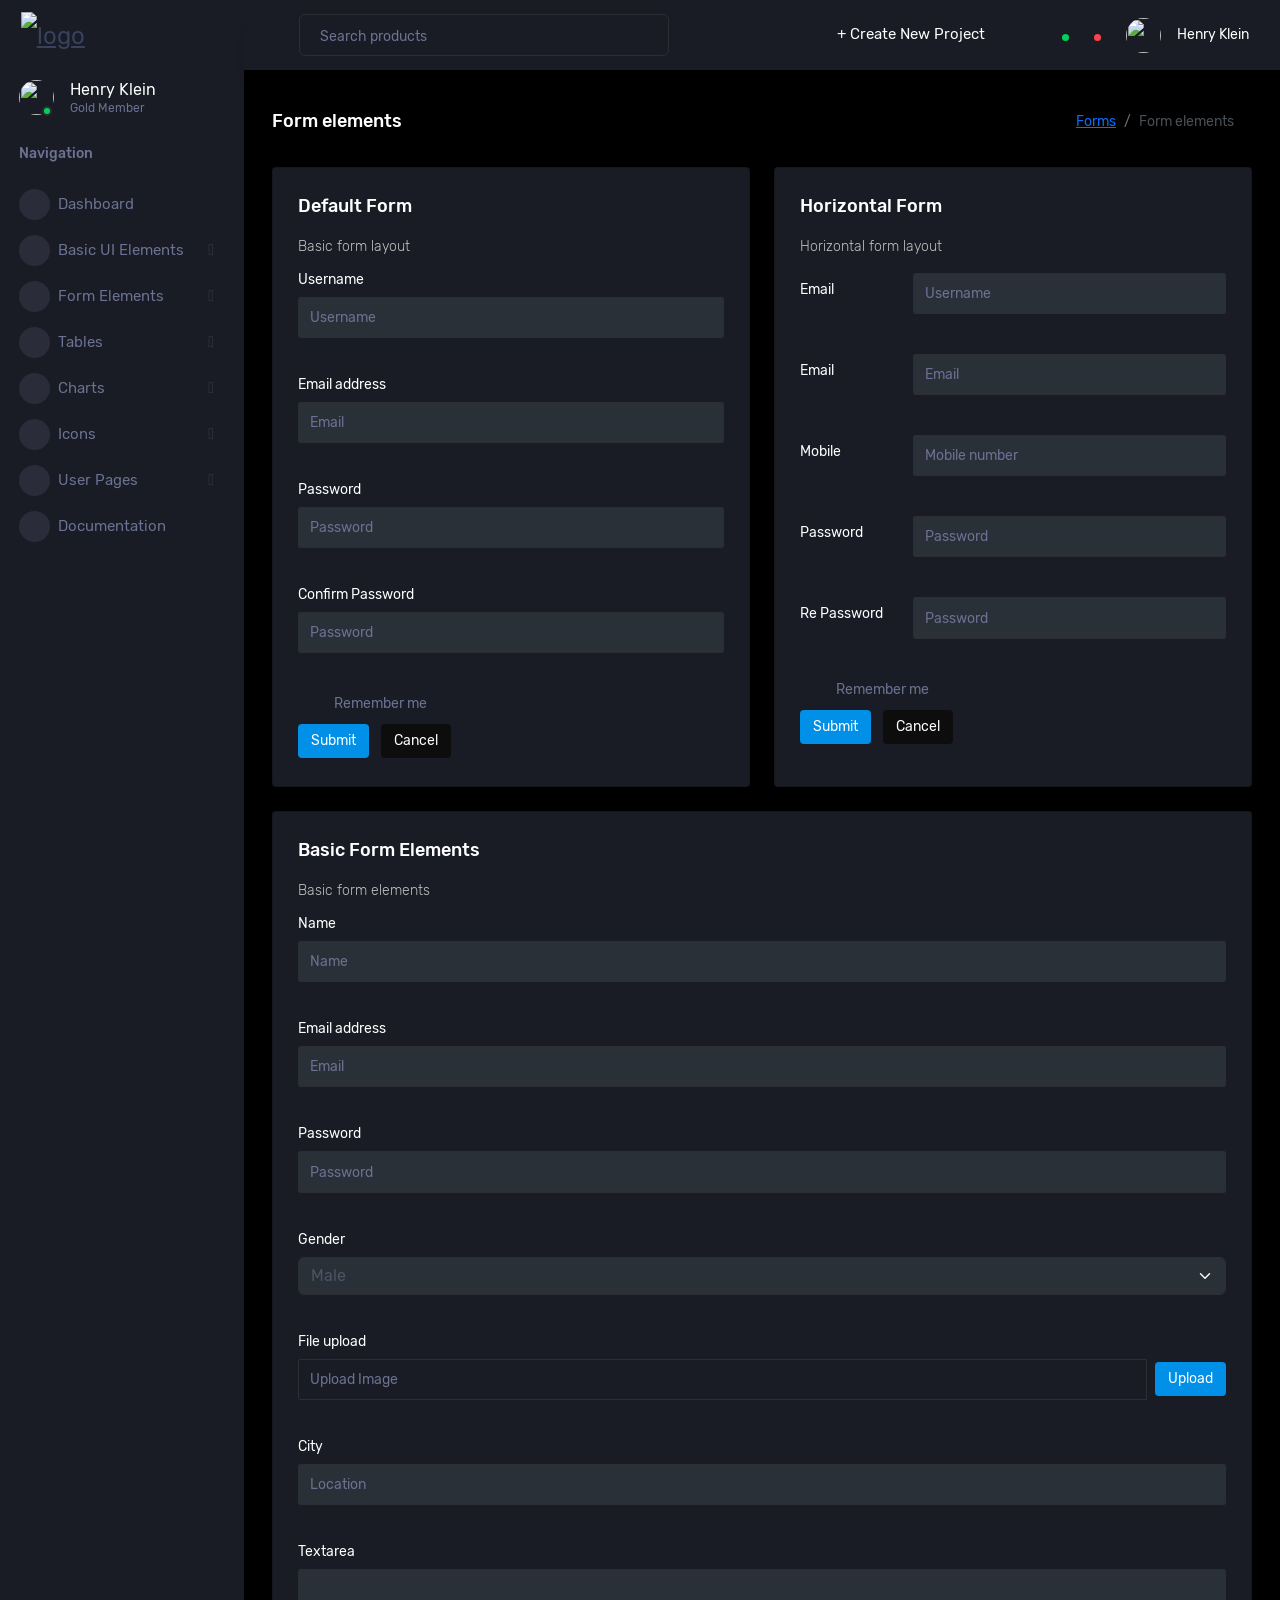
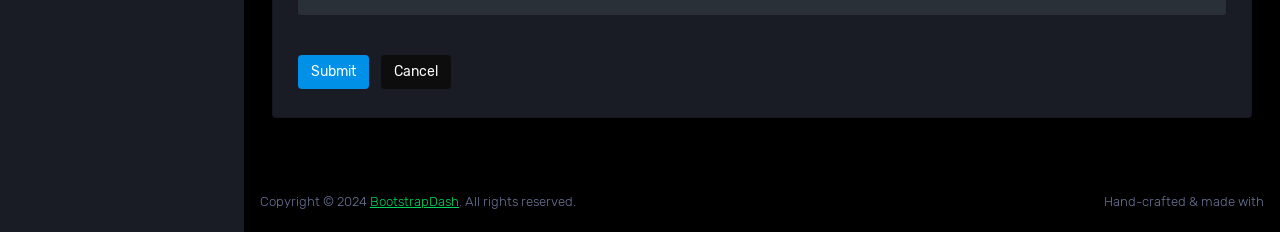
==== src/pages/forms/basic_elements.html @ 7aac305c "first commit" ====
<!DOCTYPE html>
<html lang="en">
  <head>
    <!-- Required meta tags -->
    <meta charset="utf-8">
    <meta name="viewport" content="width=device-width, initial-scale=1, shrink-to-fit=no">
    <title>Corona Admin</title>
    <!-- plugins:css -->
    <link rel="stylesheet" href="../../assets/vendors/mdi/css/materialdesignicons.min.css">
    <link rel="stylesheet" href="../../assets/vendors/ti-icons/css/themify-icons.css">
    <link rel="stylesheet" href="../../assets/vendors/css/vendor.bundle.base.css">
    <link rel="stylesheet" href="../../assets/vendors/font-awesome/css/font-awesome.min.css">
    <!-- endinject -->
    <!-- Plugin css for this page -->
    <link rel="stylesheet" href="../../assets/vendors/select2/select2.min.css">
    <link rel="stylesheet" href="../../assets/vendors/select2-bootstrap-theme/select2-bootstrap.min.css">
    <!-- End plugin css for this page -->
    <!-- inject:css -->
    <!-- endinject -->
    <!-- Layout styles -->
    <link rel="stylesheet" href="../../assets/css/style.css">
    <!-- End layout styles -->
    <link rel="shortcut icon" href="../../assets/images/favicon.png" />
  </head>
  <body>
    <div class="container-scroller">
      <!-- partial:../../partials/_sidebar.html -->
      <nav class="sidebar sidebar-offcanvas" id="sidebar">
        <div class="sidebar-brand-wrapper d-none d-lg-flex align-items-center justify-content-center fixed-top">
          <a class="sidebar-brand brand-logo" href="../../index.html"><img src="../../assets/images/logo.svg" alt="logo" /></a>
          <a class="sidebar-brand brand-logo-mini" href="../../index.html"><img src="../../assets/images/logo-mini.svg" alt="logo" /></a>
        </div>
        <ul class="nav">
          <li class="nav-item profile">
            <div class="profile-desc">
              <div class="profile-pic">
                <div class="count-indicator">
                  <img class="img-xs rounded-circle " src="../../assets/images/faces/face15.jpg" alt="">
                  <span class="count bg-success"></span>
                </div>
                <div class="profile-name">
                  <h5 class="mb-0 font-weight-normal">Henry Klein</h5>
                  <span>Gold Member</span>
                </div>
              </div>
              <a href="#" id="profile-dropdown" data-bs-toggle="dropdown"><i class="mdi mdi-dots-vertical"></i></a>
              <div class="dropdown-menu dropdown-menu-right sidebar-dropdown preview-list" aria-labelledby="profile-dropdown">
                <a href="#" class="dropdown-item preview-item">
                  <div class="preview-thumbnail">
                    <div class="preview-icon bg-dark rounded-circle">
                      <i class="mdi mdi-cog text-primary"></i>
                    </div>
                  </div>
                  <div class="preview-item-content">
                    <p class="preview-subject ellipsis mb-1 text-small">Account settings</p>
                  </div>
                </a>
                <div class="dropdown-divider"></div>
                <a href="#" class="dropdown-item preview-item">
                  <div class="preview-thumbnail">
                    <div class="preview-icon bg-dark rounded-circle">
                      <i class="mdi mdi-onepassword  text-info"></i>
                    </div>
                  </div>
                  <div class="preview-item-content">
                    <p class="preview-subject ellipsis mb-1 text-small">Change Password</p>
                  </div>
                </a>
                <div class="dropdown-divider"></div>
                <a href="#" class="dropdown-item preview-item">
                  <div class="preview-thumbnail">
                    <div class="preview-icon bg-dark rounded-circle">
                      <i class="mdi mdi-calendar-today text-success"></i>
                    </div>
                  </div>
                  <div class="preview-item-content">
                    <p class="preview-subject ellipsis mb-1 text-small">To-do list</p>
                  </div>
                </a>
              </div>
            </div>
          </li>
          <li class="nav-item nav-category">
            <span class="nav-link">Navigation</span>
          </li>
          <li class="nav-item menu-items">
            <a class="nav-link" href="../../index.html">
              <span class="menu-icon">
                <i class="mdi mdi-speedometer"></i>
              </span>
              <span class="menu-title">Dashboard</span>
            </a>
          </li>
          <li class="nav-item menu-items">
            <a class="nav-link" data-bs-toggle="collapse" href="#ui-basic" aria-expanded="false" aria-controls="ui-basic">
              <span class="menu-icon">
                <i class="mdi mdi-laptop"></i>
              </span>
              <span class="menu-title">Basic UI Elements</span>
              <i class="menu-arrow"></i>
            </a>
            <div class="collapse" id="ui-basic">
              <ul class="nav flex-column sub-menu">
                <li class="nav-item"> <a class="nav-link" href="../../pages/ui-features/buttons.html">Buttons</a></li>
                <li class="nav-item"> <a class="nav-link" href="../../pages/ui-features/dropdowns.html">Dropdowns</a></li>
                <li class="nav-item"> <a class="nav-link" href="../../pages/ui-features/typography.html">Typography</a></li>
              </ul>
            </div>
          </li>
          <li class="nav-item menu-items">
            <a class="nav-link" href="../../pages/forms/basic_elements.html">
              <span class="menu-icon">
                <i class="mdi mdi-playlist-play"></i>
              </span>
              <span class="menu-title">Form Elements</span>
              <i class="menu-arrow"></i>
            </a>
          </li>
          <li class="nav-item menu-items">
            <a class="nav-link" href="../../pages/tables/basic-table.html">
              <span class="menu-icon">
                <i class="mdi mdi-table-large"></i>
              </span>
              <span class="menu-title">Tables</span>
              <i class="menu-arrow"></i>
            </a>
          </li>
          <li class="nav-item menu-items">
            <a class="nav-link" href="../../pages/charts/chartjs.html">
              <span class="menu-icon">
                <i class="mdi mdi-chart-bar"></i>
              </span>
              <span class="menu-title">Charts</span>
              <i class="menu-arrow"></i>
            </a>
          </li>
          <li class="nav-item menu-items">
            <a class="nav-link" href="../../pages/icons/font-awesome.html">
              <span class="menu-icon">
                <i class="mdi mdi-contacts"></i>
              </span>
              <span class="menu-title">Icons</span>
              <i class="menu-arrow"></i>
            </a>
          </li>
          <li class="nav-item menu-items">
            <a class="nav-link" data-bs-toggle="collapse" href="#auth" aria-expanded="false" aria-controls="auth">
              <span class="menu-icon">
                <i class="mdi mdi-security"></i>
              </span>
              <span class="menu-title">User Pages</span>
              <i class="menu-arrow"></i>
            </a>
            <div class="collapse" id="auth">
              <ul class="nav flex-column sub-menu">
                <li class="nav-item"> <a class="nav-link" href="../../pages/samples/login.html"> Login </a></li>
                <li class="nav-item"> <a class="nav-link" href="../../pages/samples/register.html"> Register </a></li>
                <li class="nav-item"> <a class="nav-link" href="../../pages/samples/error-404.html"> 404 </a></li>
                <li class="nav-item"> <a class="nav-link" href="../../pages/samples/error-500.html"> 505 </a></li>
                <li class="nav-item"> <a class="nav-link" href="../../pages/samples/blank-page.html"> Blank Page </a></li>
              </ul>
            </div>
          </li>
          <li class="nav-item menu-items">
            <a class="nav-link" href="../../docs/documentation.html">
              <span class="menu-icon">
                <i class="mdi mdi-file-document"></i>
              </span>
              <span class="menu-title">Documentation</span>
            </a>
          </li>
        </ul>
      </nav>
      <!-- partial -->
      <div class="container-fluid page-body-wrapper">
        <!-- partial:../../partials/_navbar.html -->
        <nav class="navbar p-0 fixed-top d-flex flex-row">
          <div class="navbar-brand-wrapper d-flex d-lg-none align-items-center justify-content-center">
            <a class="navbar-brand brand-logo-mini" href="../../index.html"><img src="../../../assets/images/logo-mini.svg" alt="logo" /></a>
          </div>
          <div class="navbar-menu-wrapper flex-grow d-flex align-items-stretch">
            <button class="navbar-toggler navbar-toggler align-self-center" type="button" data-toggle="minimize">
              <span class="mdi mdi-menu"></span>
            </button>
            <ul class="navbar-nav w-100">
              <li class="nav-item w-100">
                <form class="nav-link mt-2 mt-md-0 d-none d-lg-flex search">
                  <input type="text" class="form-control" placeholder="Search products">
                </form>
              </li>
            </ul>
            <ul class="navbar-nav navbar-nav-right">
              <li class="nav-item dropdown d-none d-lg-block">
                <a class="nav-link btn btn-success create-new-button" id="createbuttonDropdown" data-bs-toggle="dropdown" aria-expanded="false" href="#">+ Create New Project</a>
                <div class="dropdown-menu dropdown-menu-end navbar-dropdown preview-list" aria-labelledby="createbuttonDropdown">
                  <h6 class="p-3 mb-0">Projects</h6>
                  <div class="dropdown-divider"></div>
                  <a class="dropdown-item preview-item">
                    <div class="preview-thumbnail">
                      <div class="preview-icon bg-dark rounded-circle">
                        <i class="mdi mdi-file-outline text-primary"></i>
                      </div>
                    </div>
                    <div class="preview-item-content">
                      <p class="preview-subject ellipsis mb-1">Software Development</p>
                    </div>
                  </a>
                  <div class="dropdown-divider"></div>
                  <a class="dropdown-item preview-item">
                    <div class="preview-thumbnail">
                      <div class="preview-icon bg-dark rounded-circle">
                        <i class="mdi mdi-web text-info"></i>
                      </div>
                    </div>
                    <div class="preview-item-content">
                      <p class="preview-subject ellipsis mb-1">UI Development</p>
                    </div>
                  </a>
                  <div class="dropdown-divider"></div>
                  <a class="dropdown-item preview-item">
                    <div class="preview-thumbnail">
                      <div class="preview-icon bg-dark rounded-circle">
                        <i class="mdi mdi-layers text-danger"></i>
                      </div>
                    </div>
                    <div class="preview-item-content">
                      <p class="preview-subject ellipsis mb-1">Software Testing</p>
                    </div>
                  </a>
                  <div class="dropdown-divider"></div>
                  <p class="p-3 mb-0 text-center">See all projects</p>
                </div>
              </li>
              <li class="nav-item nav-settings d-none d-lg-block">
                <a class="nav-link" href="#">
                  <i class="mdi mdi-view-grid"></i>
                </a>
              </li>
              <li class="nav-item dropdown border-left">
                <a class="nav-link count-indicator dropdown-toggle" id="messageDropdown" href="#" data-bs-toggle="dropdown" aria-expanded="false">
                  <i class="mdi mdi-email"></i>
                  <span class="count bg-success"></span>
                </a>
                <div class="dropdown-menu dropdown-menu-end navbar-dropdown preview-list" aria-labelledby="messageDropdown">
                  <h6 class="p-3 mb-0">Messages</h6>
                  <div class="dropdown-divider"></div>
                  <a class="dropdown-item preview-item">
                    <div class="preview-thumbnail">
                      <img src="../../../assets/images/faces/face4.jpg" alt="image" class="rounded-circle profile-pic">
                    </div>
                    <div class="preview-item-content">
                      <p class="preview-subject ellipsis mb-1">Mark send you a message</p>
                      <p class="text-muted mb-0"> 1 Minutes ago </p>
                    </div>
                  </a>
                  <div class="dropdown-divider"></div>
                  <a class="dropdown-item preview-item">
                    <div class="preview-thumbnail">
                      <img src="../../../assets/images/faces/face2.jpg" alt="image" class="rounded-circle profile-pic">
                    </div>
                    <div class="preview-item-content">
                      <p class="preview-subject ellipsis mb-1">Cregh send you a message</p>
                      <p class="text-muted mb-0"> 15 Minutes ago </p>
                    </div>
                  </a>
                  <div class="dropdown-divider"></div>
                  <a class="dropdown-item preview-item">
                    <div class="preview-thumbnail">
                      <img src="../../../assets/images/faces/face3.jpg" alt="image" class="rounded-circle profile-pic">
                    </div>
                    <div class="preview-item-content">
                      <p class="preview-subject ellipsis mb-1">Profile picture updated</p>
                      <p class="text-muted mb-0"> 18 Minutes ago </p>
                    </div>
                  </a>
                  <div class="dropdown-divider"></div>
                  <p class="p-3 mb-0 text-center">4 new messages</p>
                </div>
              </li>
              <li class="nav-item dropdown border-left">
                <a class="nav-link count-indicator dropdown-toggle" id="notificationDropdown" href="#" data-bs-toggle="dropdown">
                  <i class="mdi mdi-bell"></i>
                  <span class="count bg-danger"></span>
                </a>
                <div class="dropdown-menu dropdown-menu-end navbar-dropdown preview-list" aria-labelledby="notificationDropdown">
                  <h6 class="p-3 mb-0">Notifications</h6>
                  <div class="dropdown-divider"></div>
                  <a class="dropdown-item preview-item">
                    <div class="preview-thumbnail">
                      <div class="preview-icon bg-dark rounded-circle">
                        <i class="mdi mdi-calendar text-success"></i>
                      </div>
                    </div>
                    <div class="preview-item-content">
                      <p class="preview-subject mb-1">Event today</p>
                      <p class="text-muted ellipsis mb-0"> Just a reminder that you have an event today </p>
                    </div>
                  </a>
                  <div class="dropdown-divider"></div>
                  <a class="dropdown-item preview-item">
                    <div class="preview-thumbnail">
                      <div class="preview-icon bg-dark rounded-circle">
                        <i class="mdi mdi-cog text-danger"></i>
                      </div>
                    </div>
                    <div class="preview-item-content">
                      <p class="preview-subject mb-1">Settings</p>
                      <p class="text-muted ellipsis mb-0"> Update dashboard </p>
                    </div>
                  </a>
                  <div class="dropdown-divider"></div>
                  <a class="dropdown-item preview-item">
                    <div class="preview-thumbnail">
                      <div class="preview-icon bg-dark rounded-circle">
                        <i class="mdi mdi-link-variant text-warning"></i>
                      </div>
                    </div>
                    <div class="preview-item-content">
                      <p class="preview-subject mb-1">Launch Admin</p>
                      <p class="text-muted ellipsis mb-0"> New admin wow! </p>
                    </div>
                  </a>
                  <div class="dropdown-divider"></div>
                  <p class="p-3 mb-0 text-center">See all notifications</p>
                </div>
              </li>
              <li class="nav-item dropdown">
                <a class="nav-link" id="profileDropdown" href="#" data-bs-toggle="dropdown">
                  <div class="navbar-profile">
                    <img class="img-xs rounded-circle" src="../../../assets/images/faces/face15.jpg" alt="">
                    <p class="mb-0 d-none d-sm-block navbar-profile-name">Henry Klein</p>
                    <i class="mdi mdi-menu-down d-none d-sm-block"></i>
                  </div>
                </a>
                <div class="dropdown-menu dropdown-menu-end navbar-dropdown preview-list" aria-labelledby="profileDropdown">
                  <h6 class="p-3 mb-0">Profile</h6>
                  <div class="dropdown-divider"></div>
                  <a class="dropdown-item preview-item">
                    <div class="preview-thumbnail">
                      <div class="preview-icon bg-dark rounded-circle">
                        <i class="mdi mdi-cog text-success"></i>
                      </div>
                    </div>
                    <div class="preview-item-content">
                      <p class="preview-subject mb-1">Settings</p>
                    </div>
                  </a>
                  <div class="dropdown-divider"></div>
                  <a class="dropdown-item preview-item">
                    <div class="preview-thumbnail">
                      <div class="preview-icon bg-dark rounded-circle">
                        <i class="mdi mdi-logout text-danger"></i>
                      </div>
                    </div>
                    <div class="preview-item-content">
                      <p class="preview-subject mb-1">Log out</p>
                    </div>
                  </a>
                  <div class="dropdown-divider"></div>
                  <p class="p-3 mb-0 text-center">Advanced settings</p>
                </div>
              </li>
            </ul>
            <button class="navbar-toggler navbar-toggler-right d-lg-none align-self-center" type="button" data-toggle="offcanvas">
              <span class="mdi mdi-format-line-spacing"></span>
            </button>
          </div>
        </nav>
        <!-- partial -->
        <div class="main-panel">
          <div class="content-wrapper">
            <div class="page-header">
              <h3 class="page-title"> Form elements </h3>
              <nav aria-label="breadcrumb">
                <ol class="breadcrumb">
                  <li class="breadcrumb-item"><a href="#">Forms</a></li>
                  <li class="breadcrumb-item active" aria-current="page">Form elements</li>
                </ol>
              </nav>
            </div>
            <div class="row">
              <div class="col-md-6 grid-margin stretch-card">
                <div class="card">
                  <div class="card-body">
                    <h4 class="card-title">Default form</h4>
                    <p class="card-description"> Basic form layout </p>
                    <form class="forms-sample">
                      <div class="form-group">
                        <label for="exampleInputUsername1">Username</label>
                        <input type="text" class="form-control" id="exampleInputUsername1" placeholder="Username">
                      </div>
                      <div class="form-group">
                        <label for="exampleInputEmail1">Email address</label>
                        <input type="email" class="form-control" id="exampleInputEmail1" placeholder="Email">
                      </div>
                      <div class="form-group">
                        <label for="exampleInputPassword1">Password</label>
                        <input type="password" class="form-control" id="exampleInputPassword1" placeholder="Password">
                      </div>
                      <div class="form-group">
                        <label for="exampleInputConfirmPassword1">Confirm Password</label>
                        <input type="password" class="form-control" id="exampleInputConfirmPassword1" placeholder="Password">
                      </div>
                      <div class="form-check form-check-flat form-check-primary">
                        <label class="form-check-label">
                          <input type="checkbox" class="form-check-input"> Remember me </label>
                      </div>
                      <button type="submit" class="btn btn-primary me-2">Submit</button>
                      <button class="btn btn-dark">Cancel</button>
                    </form>
                  </div>
                </div>
              </div>
              <div class="col-md-6 grid-margin stretch-card">
                <div class="card">
                  <div class="card-body">
                    <h4 class="card-title">Horizontal Form</h4>
                    <p class="card-description"> Horizontal form layout </p>
                    <form class="forms-sample">
                      <div class="form-group row">
                        <label for="exampleInputUsername2" class="col-sm-3 col-form-label">Email</label>
                        <div class="col-sm-9">
                          <input type="text" class="form-control" id="exampleInputUsername2" placeholder="Username">
                        </div>
                      </div>
                      <div class="form-group row">
                        <label for="exampleInputEmail2" class="col-sm-3 col-form-label">Email</label>
                        <div class="col-sm-9">
                          <input type="email" class="form-control" id="exampleInputEmail2" placeholder="Email">
                        </div>
                      </div>
                      <div class="form-group row">
                        <label for="exampleInputMobile" class="col-sm-3 col-form-label">Mobile</label>
                        <div class="col-sm-9">
                          <input type="text" class="form-control" id="exampleInputMobile" placeholder="Mobile number">
                        </div>
                      </div>
                      <div class="form-group row">
                        <label for="exampleInputPassword2" class="col-sm-3 col-form-label">Password</label>
                        <div class="col-sm-9">
                          <input type="password" class="form-control" id="exampleInputPassword2" placeholder="Password">
                        </div>
                      </div>
                      <div class="form-group row">
                        <label for="exampleInputConfirmPassword2" class="col-sm-3 col-form-label">Re Password</label>
                        <div class="col-sm-9">
                          <input type="password" class="form-control" id="exampleInputConfirmPassword2" placeholder="Password">
                        </div>
                      </div>
                      <div class="form-check form-check-flat form-check-primary">
                        <label class="form-check-label">
                          <input type="checkbox" class="form-check-input"> Remember me </label>
                      </div>
                      <button type="submit" class="btn btn-primary me-2">Submit</button>
                      <button class="btn btn-dark">Cancel</button>
                    </form>
                  </div>
                </div>
              </div>
              <div class="col-12 grid-margin stretch-card">
                <div class="card">
                  <div class="card-body">
                    <h4 class="card-title">Basic form elements</h4>
                    <p class="card-description"> Basic form elements </p>
                    <form class="forms-sample">
                      <div class="form-group">
                        <label for="exampleInputName1">Name</label>
                        <input type="text" class="form-control" id="exampleInputName1" placeholder="Name">
                      </div>
                      <div class="form-group">
                        <label for="exampleInputEmail3">Email address</label>
                        <input type="email" class="form-control" id="exampleInputEmail3" placeholder="Email">
                      </div>
                      <div class="form-group">
                        <label for="exampleInputPassword4">Password</label>
                        <input type="password" class="form-control" id="exampleInputPassword4" placeholder="Password">
                      </div>
                      <div class="form-group">
                        <label for="exampleSelectGender">Gender</label>
                        <select class="form-select" id="exampleSelectGender">
                          <option>Male</option>
                          <option>Female</option>
                        </select>
                      </div>
                      <div class="form-group">
                        <label>File upload</label>
                        <input type="file" name="img[]" class="file-upload-default">
                        <div class="input-group col-xs-12 d-flex align-items-center">
                          <input type="text" class="form-control file-upload-info" disabled placeholder="Upload Image">
                          <span class="input-group-append ms-2">
                            <button class="file-upload-browse btn btn-primary" type="button">Upload</button>
                          </span>
                        </div>
                      </div>
                      <div class="form-group">
                        <label for="exampleInputCity1">City</label>
                        <input type="text" class="form-control" id="exampleInputCity1" placeholder="Location">
                      </div>
                      <div class="form-group">
                        <label for="exampleTextarea1">Textarea</label>
                        <textarea class="form-control" id="exampleTextarea1" rows="4"></textarea>
                      </div>
                      <button type="submit" class="btn btn-primary me-2">Submit</button>
                      <button class="btn btn-dark">Cancel</button>
                    </form>
                  </div>
                </div>
              </div>
            </div>
          </div>
          <!-- content-wrapper ends -->
          <!-- partial:../../partials/_footer.html -->
          <footer class="footer">
            <div class="d-sm-flex justify-content-center justify-content-sm-between">
              <span class="text-muted text-center text-sm-left d-block d-sm-inline-block">Copyright © 2024 <a href="https://www.bootstrapdash.com/" target="_blank">BootstrapDash</a>. All rights reserved.</span>
              <span class="text-muted float-none float-sm-end d-block mt-1 mt-sm-0 text-center"> <span class="text-muted float-none float-sm-end d-block mt-1 mt-sm-0 text-center">Hand-crafted & made with <i class="mdi mdi-heart text-danger"></i></span> <i class="mdi mdi-heart text-danger"></i></span>
            </div>
          </footer>
          <!-- partial -->
        </div>
        <!-- main-panel ends -->
      </div>
      <!-- page-body-wrapper ends -->
    </div>
    <!-- container-scroller -->
    <!-- plugins:js -->
    <script src="../../assets/vendors/js/vendor.bundle.base.js"></script>
    <!-- endinject -->
    <!-- Plugin js for this page -->
    <script src="../../assets/vendors/select2/select2.min.js"></script>
    <script src="../../assets/vendors/typeahead.js/typeahead.bundle.min.js"></script>
    <!-- End plugin js for this page -->
    <!-- inject:js -->
    <script src="../../assets/js/off-canvas.js"></script>
    <script src="../../assets/js/misc.js"></script>
    <script src="../../assets/js/settings.js"></script>
    <script src="../../assets/js/todolist.js"></script>
    <!-- endinject -->
    <!-- Custom js for this page -->
    <script src="../../assets/js/file-upload.js"></script>
    <script src="../../assets/js/typeahead.js"></script>
    <script src="../../assets/js/select2.js"></script>
    <!-- End custom js for this page -->
  </body>
</html>
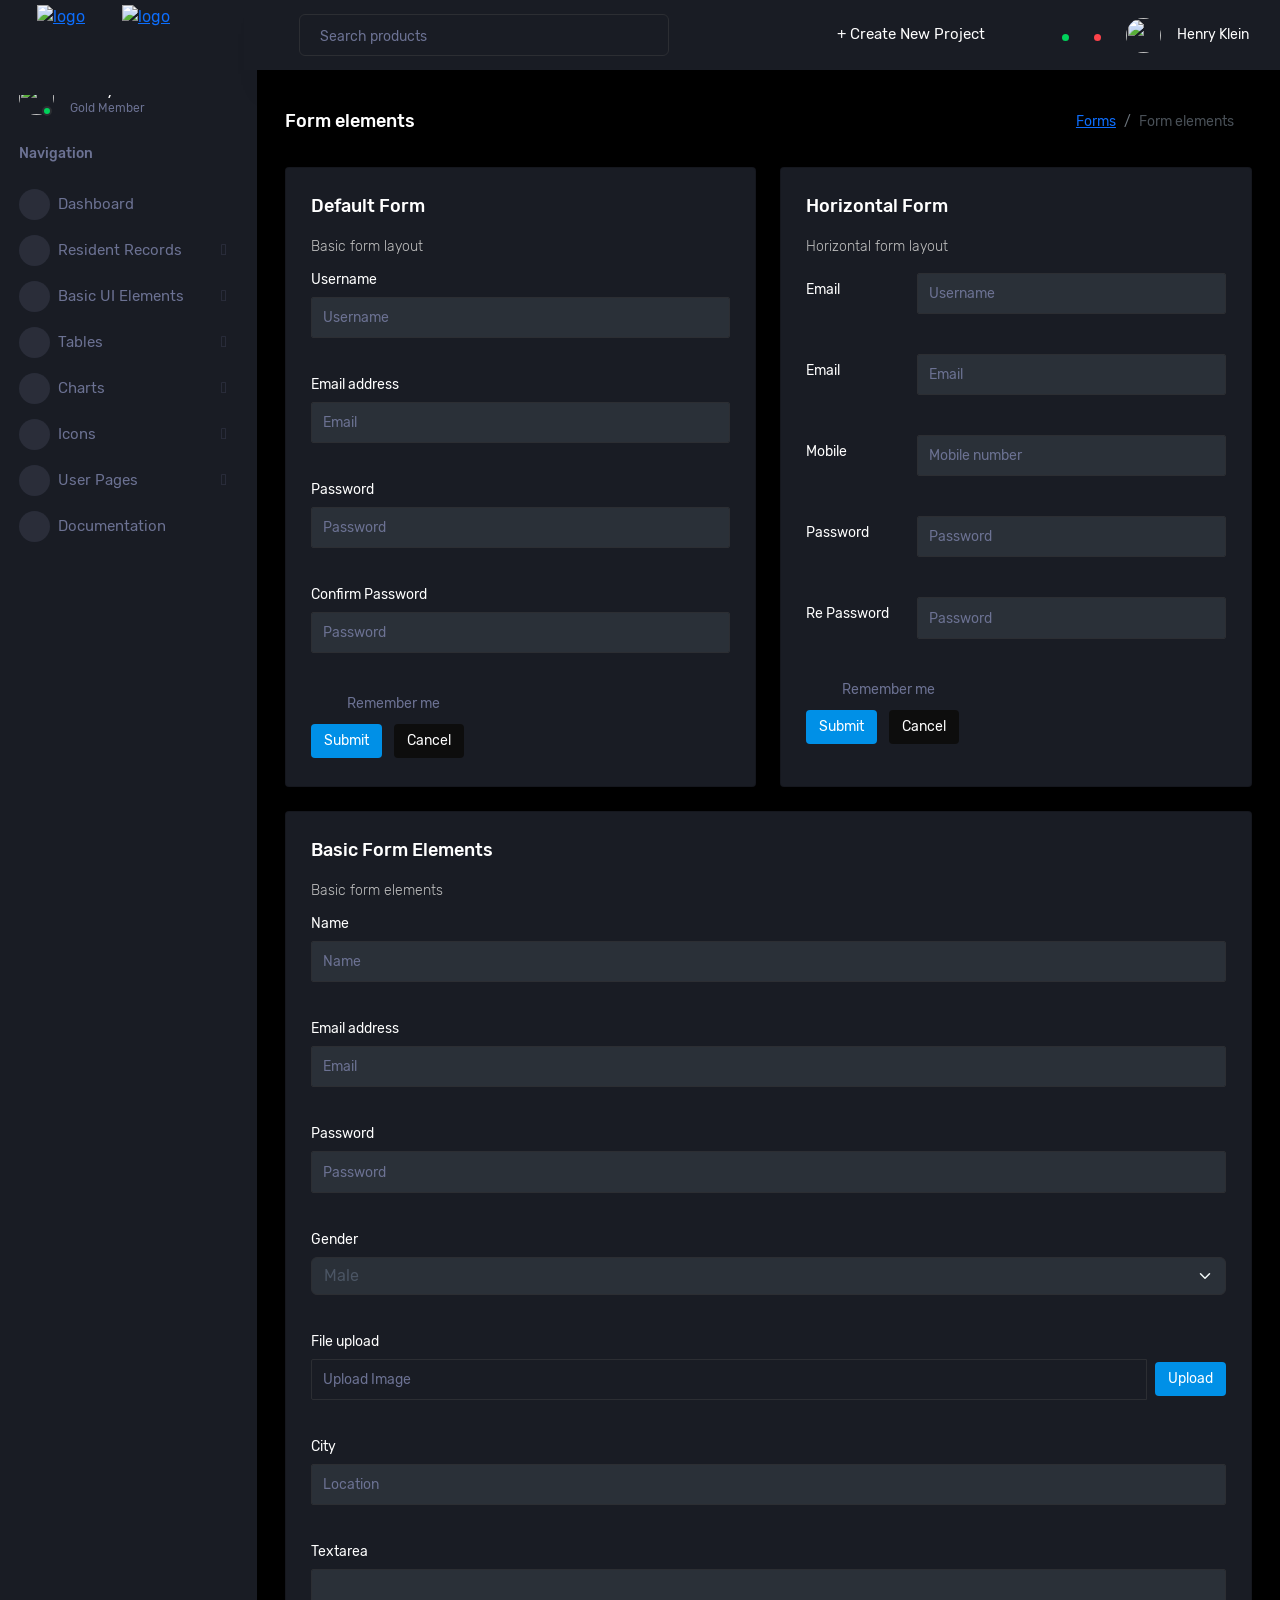
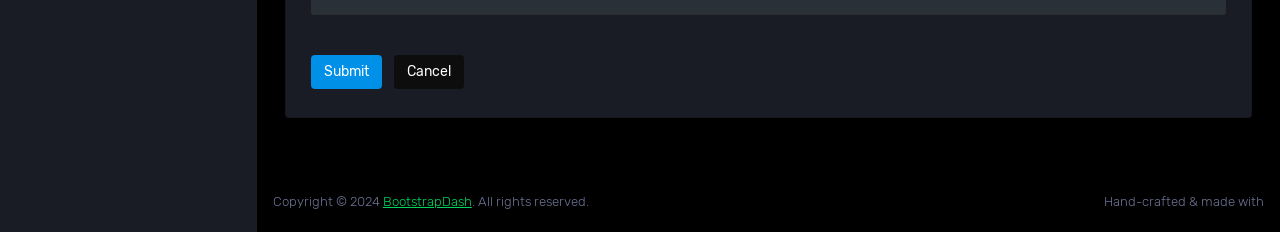
==== commit 44b7ec36: "Minor update" ====
--- a/src/pages/forms/basic_elements.html
+++ b/src/pages/forms/basic_elements.html
@@ -92,6 +92,15 @@
             </a>
           </li>
           <li class="nav-item menu-items">
+            <a class="nav-link" href="../../pages/forms/basic_elements.html">
+              <span class="menu-icon">
+                <i class="mdi mdi-playlist-play"></i>
+              </span>
+              <span class="menu-title">Resident Records</span>
+              <i class="menu-arrow"></i>
+            </a>
+          </li>
+          <li class="nav-item menu-items">
             <a class="nav-link" data-bs-toggle="collapse" href="#ui-basic" aria-expanded="false" aria-controls="ui-basic">
               <span class="menu-icon">
                 <i class="mdi mdi-laptop"></i>
@@ -106,15 +115,6 @@
                 <li class="nav-item"> <a class="nav-link" href="../../pages/ui-features/typography.html">Typography</a></li>
               </ul>
             </div>
-          </li>
-          <li class="nav-item menu-items">
-            <a class="nav-link" href="../../pages/forms/basic_elements.html">
-              <span class="menu-icon">
-                <i class="mdi mdi-playlist-play"></i>
-              </span>
-              <span class="menu-title">Form Elements</span>
-              <i class="menu-arrow"></i>
-            </a>
           </li>
           <li class="nav-item menu-items">
             <a class="nav-link" href="../../pages/tables/basic-table.html">
--- a/src/assets/css/style.css
+++ b/src/assets/css/style.css
@@ -0,0 +1,25234 @@
+@import url('https://fonts.googleapis.com/css2?family=Poppins:ital,wght@0,100;0,200;0,300;0,400;0,500;0,600;0,700;0,800;0,900;1,100;1,200;1,300;1,400;1,500;1,600;1,700;1,800;1,900&family=Sekuya&display=swap');
+@charset "UTF-8";
+/*-------------------------------------------------------------------
+  ===== Table of Contents =====
+
+  * Bootstrap functions
+  * Template variables
+  * SCSS Compass Functions
+  * Boostrap Main SCSS
+  * Template mixins
+    + Animation Mixins
+    + Background Mixins
+    + Badge Mixins
+    + Button Mixins
+    + Miscellaneous Mixins
+    + BlockQuote Mixins
+    + Cards Mixins
+    + Color Functions Mixins
+    + Tooltips
+    + popovers
+  * Core Styles
+    + Reset Styles
+    + Fonts
+    + Functions
+    + Backgrounds
+    + Typography
+    + Miscellaneous
+    + Footer
+    + Layouts
+    + Utilities
+    + Demo styles
+  * Components
+    + Accordions
+    + Badges
+    + Bootstrap Alerts
+    + Boostrap Progress
+    + Buttons
+    + Breadcrumbs
+    + Cards
+    + Checkboxes and Radios
+    + Dropdowns
+    + Forms
+    + Google maps
+    + Icons
+    + Loaders
+    + Lists
+    + Modals
+    + Pagination
+    + Popover
+    + Preview
+    + Tables
+    + Tabs
+    + Timeline
+    + Todo List
+    + Tooltips
+    + User Profile
+    + Pricing table
+  * Email
+    + Mail Sidebar
+    + Mail List Container
+    + Message Content
+  * Plugin Overrides
+    + Ace Editor
+    + Avgrund Popup
+    + Bootstrap Tour
+    + Chartist
+    + CodeMirror
+    + Colcade
+    + Colorpicker
+    + Context Menu
+    + Data Tables
+    + Datepicker
+    + Dropify
+    + Dropzone
+    + Flot chart
+    + Full Calendar
+    + Google Charts
+    + Icheck
+    + Jquery File Upload
+    + Js-grid
+    + Jvectormap
+    + Light Gallery
+    + Listify
+    + No-ui-slider
+    + Owl-carousel
+    + Progressbar-js
+    + Pws-tabs
+    + Quill Editor
+    + Rating
+    + Select2
+    + Summernote Editor
+    + SweetAlert
+    + Switchery
+    + Tags
+    + TinyMCE Editor
+    + Toast
+    + Typeahead
+    + Wysi Editor
+    + X-editable
+    + Wizard
+  * Landing screens
+    + Auth
+    + Lock Screen
+-------------------------------------------------------------------*/
+/*-------------------------------------------------------------------*/
+/* === Import Bootstrap functions and variables === */
+/*-------------------------------------------------------------------*/
+/* === Import template variables === */
+/*-------------------------------------------------------------------*/
+/* === SCSS Compass Functions === */
+@-moz-keyframes flash {
+  0% {
+    opacity: 1;
+  }
+  25% {
+    opacity: 0;
+  }
+  50% {
+    opacity: 1;
+  }
+  75% {
+    opacity: 0;
+  }
+  100% {
+    opacity: 1;
+  }
+}
+@-webkit-keyframes flash {
+  0% {
+    opacity: 1;
+  }
+  25% {
+    opacity: 0;
+  }
+  50% {
+    opacity: 1;
+  }
+  75% {
+    opacity: 0;
+  }
+  100% {
+    opacity: 1;
+  }
+}
+@-o-keyframes flash {
+  0% {
+    opacity: 1;
+  }
+  25% {
+    opacity: 0;
+  }
+  50% {
+    opacity: 1;
+  }
+  75% {
+    opacity: 0;
+  }
+  100% {
+    opacity: 1;
+  }
+}
+@-ms-keyframes flash {
+  0% {
+    opacity: 1;
+  }
+  25% {
+    opacity: 0;
+  }
+  50% {
+    opacity: 1;
+  }
+  75% {
+    opacity: 0;
+  }
+  100% {
+    opacity: 1;
+  }
+}
+@keyframes flash {
+  0% {
+    opacity: 1;
+  }
+  25% {
+    opacity: 0;
+  }
+  50% {
+    opacity: 1;
+  }
+  75% {
+    opacity: 0;
+  }
+  100% {
+    opacity: 1;
+  }
+}
+@-moz-keyframes bounce {
+  0% {
+    -webkit-transform: translateY(0);
+    -moz-transform: translateY(0);
+    -ms-transform: translateY(0);
+    -o-transform: translateY(0);
+    transform: translateY(0);
+  }
+  20% {
+    -webkit-transform: translateY(0);
+    -moz-transform: translateY(0);
+    -ms-transform: translateY(0);
+    -o-transform: translateY(0);
+    transform: translateY(0);
+  }
+  40% {
+    -webkit-transform: translateY(-30px);
+    -moz-transform: translateY(-30px);
+    -ms-transform: translateY(-30px);
+    -o-transform: translateY(-30px);
+    transform: translateY(-30px);
+  }
+  50% {
+    -webkit-transform: translateY(0);
+    -moz-transform: translateY(0);
+    -ms-transform: translateY(0);
+    -o-transform: translateY(0);
+    transform: translateY(0);
+  }
+  60% {
+    -webkit-transform: translateY(-15px);
+    -moz-transform: translateY(-15px);
+    -ms-transform: translateY(-15px);
+    -o-transform: translateY(-15px);
+    transform: translateY(-15px);
+  }
+  80% {
+    -webkit-transform: translateY(0);
+    -moz-transform: translateY(0);
+    -ms-transform: translateY(0);
+    -o-transform: translateY(0);
+    transform: translateY(0);
+  }
+  100% {
+    -webkit-transform: translateY(0);
+    -moz-transform: translateY(0);
+    -ms-transform: translateY(0);
+    -o-transform: translateY(0);
+    transform: translateY(0);
+  }
+}
+@-webkit-keyframes bounce {
+  0% {
+    -webkit-transform: translateY(0);
+    -moz-transform: translateY(0);
+    -ms-transform: translateY(0);
+    -o-transform: translateY(0);
+    transform: translateY(0);
+  }
+  20% {
+    -webkit-transform: translateY(0);
+    -moz-transform: translateY(0);
+    -ms-transform: translateY(0);
+    -o-transform: translateY(0);
+    transform: translateY(0);
+  }
+  40% {
+    -webkit-transform: translateY(-30px);
+    -moz-transform: translateY(-30px);
+    -ms-transform: translateY(-30px);
+    -o-transform: translateY(-30px);
+    transform: translateY(-30px);
+  }
+  50% {
+    -webkit-transform: translateY(0);
+    -moz-transform: translateY(0);
+    -ms-transform: translateY(0);
+    -o-transform: translateY(0);
+    transform: translateY(0);
+  }
+  60% {
+    -webkit-transform: translateY(-15px);
+    -moz-transform: translateY(-15px);
+    -ms-transform: translateY(-15px);
+    -o-transform: translateY(-15px);
+    transform: translateY(-15px);
+  }
+  80% {
+    -webkit-transform: translateY(0);
+    -moz-transform: translateY(0);
+    -ms-transform: translateY(0);
+    -o-transform: translateY(0);
+    transform: translateY(0);
+  }
+  100% {
+    -webkit-transform: translateY(0);
+    -moz-transform: translateY(0);
+    -ms-transform: translateY(0);
+    -o-transform: translateY(0);
+    transform: translateY(0);
+  }
+}
+@-o-keyframes bounce {
+  0% {
+    -webkit-transform: translateY(0);
+    -moz-transform: translateY(0);
+    -ms-transform: translateY(0);
+    -o-transform: translateY(0);
+    transform: translateY(0);
+  }
+  20% {
+    -webkit-transform: translateY(0);
+    -moz-transform: translateY(0);
+    -ms-transform: translateY(0);
+    -o-transform: translateY(0);
+    transform: translateY(0);
+  }
+  40% {
+    -webkit-transform: translateY(-30px);
+    -moz-transform: translateY(-30px);
+    -ms-transform: translateY(-30px);
+    -o-transform: translateY(-30px);
+    transform: translateY(-30px);
+  }
+  50% {
+    -webkit-transform: translateY(0);
+    -moz-transform: translateY(0);
+    -ms-transform: translateY(0);
+    -o-transform: translateY(0);
+    transform: translateY(0);
+  }
+  60% {
+    -webkit-transform: translateY(-15px);
+    -moz-transform: translateY(-15px);
+    -ms-transform: translateY(-15px);
+    -o-transform: translateY(-15px);
+    transform: translateY(-15px);
+  }
+  80% {
+    -webkit-transform: translateY(0);
+    -moz-transform: translateY(0);
+    -ms-transform: translateY(0);
+    -o-transform: translateY(0);
+    transform: translateY(0);
+  }
+  100% {
+    -webkit-transform: translateY(0);
+    -moz-transform: translateY(0);
+    -ms-transform: translateY(0);
+    -o-transform: translateY(0);
+    transform: translateY(0);
+  }
+}
+@-ms-keyframes bounce {
+  0% {
+    -webkit-transform: translateY(0);
+    -moz-transform: translateY(0);
+    -ms-transform: translateY(0);
+    -o-transform: translateY(0);
+    transform: translateY(0);
+  }
+  20% {
+    -webkit-transform: translateY(0);
+    -moz-transform: translateY(0);
+    -ms-transform: translateY(0);
+    -o-transform: translateY(0);
+    transform: translateY(0);
+  }
+  40% {
+    -webkit-transform: translateY(-30px);
+    -moz-transform: translateY(-30px);
+    -ms-transform: translateY(-30px);
+    -o-transform: translateY(-30px);
+    transform: translateY(-30px);
+  }
+  50% {
+    -webkit-transform: translateY(0);
+    -moz-transform: translateY(0);
+    -ms-transform: translateY(0);
+    -o-transform: translateY(0);
+    transform: translateY(0);
+  }
+  60% {
+    -webkit-transform: translateY(-15px);
+    -moz-transform: translateY(-15px);
+    -ms-transform: translateY(-15px);
+    -o-transform: translateY(-15px);
+    transform: translateY(-15px);
+  }
+  80% {
+    -webkit-transform: translateY(0);
+    -moz-transform: translateY(0);
+    -ms-transform: translateY(0);
+    -o-transform: translateY(0);
+    transform: translateY(0);
+  }
+  100% {
+    -webkit-transform: translateY(0);
+    -moz-transform: translateY(0);
+    -ms-transform: translateY(0);
+    -o-transform: translateY(0);
+    transform: translateY(0);
+  }
+}
+@keyframes bounce {
+  0% {
+    -webkit-transform: translateY(0);
+    -moz-transform: translateY(0);
+    -ms-transform: translateY(0);
+    -o-transform: translateY(0);
+    transform: translateY(0);
+  }
+  20% {
+    -webkit-transform: translateY(0);
+    -moz-transform: translateY(0);
+    -ms-transform: translateY(0);
+    -o-transform: translateY(0);
+    transform: translateY(0);
+  }
+  40% {
+    -webkit-transform: translateY(-30px);
+    -moz-transform: translateY(-30px);
+    -ms-transform: translateY(-30px);
+    -o-transform: translateY(-30px);
+    transform: translateY(-30px);
+  }
+  50% {
+    -webkit-transform: translateY(0);
+    -moz-transform: translateY(0);
+    -ms-transform: translateY(0);
+    -o-transform: translateY(0);
+    transform: translateY(0);
+  }
+  60% {
+    -webkit-transform: translateY(-15px);
+    -moz-transform: translateY(-15px);
+    -ms-transform: translateY(-15px);
+    -o-transform: translateY(-15px);
+    transform: translateY(-15px);
+  }
+  80% {
+    -webkit-transform: translateY(0);
+    -moz-transform: translateY(0);
+    -ms-transform: translateY(0);
+    -o-transform: translateY(0);
+    transform: translateY(0);
+  }
+  100% {
+    -webkit-transform: translateY(0);
+    -moz-transform: translateY(0);
+    -ms-transform: translateY(0);
+    -o-transform: translateY(0);
+    transform: translateY(0);
+  }
+}
+@-moz-keyframes shake {
+  0% {
+    -webkit-transform: translateX(0);
+    -moz-transform: translateX(0);
+    -ms-transform: translateX(0);
+    -o-transform: translateX(0);
+    transform: translateX(0);
+  }
+  10% {
+    -webkit-transform: translateX(-10px);
+    -moz-transform: translateX(-10px);
+    -ms-transform: translateX(-10px);
+    -o-transform: translateX(-10px);
+    transform: translateX(-10px);
+  }
+  20% {
+    -webkit-transform: translateX(10px);
+    -moz-transform: translateX(10px);
+    -ms-transform: translateX(10px);
+    -o-transform: translateX(10px);
+    transform: translateX(10px);
+  }
+  30% {
+    -webkit-transform: translateX(-10px);
+    -moz-transform: translateX(-10px);
+    -ms-transform: translateX(-10px);
+    -o-transform: translateX(-10px);
+    transform: translateX(-10px);
+  }
+  40% {
+    -webkit-transform: translateX(10px);
+    -moz-transform: translateX(10px);
+    -ms-transform: translateX(10px);
+    -o-transform: translateX(10px);
+    transform: translateX(10px);
+  }
+  50% {
+    -webkit-transform: translateX(-10px);
+    -moz-transform: translateX(-10px);
+    -ms-transform: translateX(-10px);
+    -o-transform: translateX(-10px);
+    transform: translateX(-10px);
+  }
+  60% {
+    -webkit-transform: translateX(10px);
+    -moz-transform: translateX(10px);
+    -ms-transform: translateX(10px);
+    -o-transform: translateX(10px);
+    transform: translateX(10px);
+  }
+  70% {
+    -webkit-transform: translateX(-10px);
+    -moz-transform: translateX(-10px);
+    -ms-transform: translateX(-10px);
+    -o-transform: translateX(-10px);
+    transform: translateX(-10px);
+  }
+  80% {
+    -webkit-transform: translateX(10px);
+    -moz-transform: translateX(10px);
+    -ms-transform: translateX(10px);
+    -o-transform: translateX(10px);
+    transform: translateX(10px);
+  }
+  90% {
+    -webkit-transform: translateX(-10px);
+    -moz-transform: translateX(-10px);
+    -ms-transform: translateX(-10px);
+    -o-transform: translateX(-10px);
+    transform: translateX(-10px);
+  }
+  100% {
+    -webkit-transform: translateX(0);
+    -moz-transform: translateX(0);
+    -ms-transform: translateX(0);
+    -o-transform: translateX(0);
+    transform: translateX(0);
+  }
+}
+@-webkit-keyframes shake {
+  0% {
+    -webkit-transform: translateX(0);
+    -moz-transform: translateX(0);
+    -ms-transform: translateX(0);
+    -o-transform: translateX(0);
+    transform: translateX(0);
+  }
+  10% {
+    -webkit-transform: translateX(-10px);
+    -moz-transform: translateX(-10px);
+    -ms-transform: translateX(-10px);
+    -o-transform: translateX(-10px);
+    transform: translateX(-10px);
+  }
+  20% {
+    -webkit-transform: translateX(10px);
+    -moz-transform: translateX(10px);
+    -ms-transform: translateX(10px);
+    -o-transform: translateX(10px);
+    transform: translateX(10px);
+  }
+  30% {
+    -webkit-transform: translateX(-10px);
+    -moz-transform: translateX(-10px);
+    -ms-transform: translateX(-10px);
+    -o-transform: translateX(-10px);
+    transform: translateX(-10px);
+  }
+  40% {
+    -webkit-transform: translateX(10px);
+    -moz-transform: translateX(10px);
+    -ms-transform: translateX(10px);
+    -o-transform: translateX(10px);
+    transform: translateX(10px);
+  }
+  50% {
+    -webkit-transform: translateX(-10px);
+    -moz-transform: translateX(-10px);
+    -ms-transform: translateX(-10px);
+    -o-transform: translateX(-10px);
+    transform: translateX(-10px);
+  }
+  60% {
+    -webkit-transform: translateX(10px);
+    -moz-transform: translateX(10px);
+    -ms-transform: translateX(10px);
+    -o-transform: translateX(10px);
+    transform: translateX(10px);
+  }
+  70% {
+    -webkit-transform: translateX(-10px);
+    -moz-transform: translateX(-10px);
+    -ms-transform: translateX(-10px);
+    -o-transform: translateX(-10px);
+    transform: translateX(-10px);
+  }
+  80% {
+    -webkit-transform: translateX(10px);
+    -moz-transform: translateX(10px);
+    -ms-transform: translateX(10px);
+    -o-transform: translateX(10px);
+    transform: translateX(10px);
+  }
+  90% {
+    -webkit-transform: translateX(-10px);
+    -moz-transform: translateX(-10px);
+    -ms-transform: translateX(-10px);
+    -o-transform: translateX(-10px);
+    transform: translateX(-10px);
+  }
+  100% {
+    -webkit-transform: translateX(0);
+    -moz-transform: translateX(0);
+    -ms-transform: translateX(0);
+    -o-transform: translateX(0);
+    transform: translateX(0);
+  }
+}
+@-o-keyframes shake {
+  0% {
+    -webkit-transform: translateX(0);
+    -moz-transform: translateX(0);
+    -ms-transform: translateX(0);
+    -o-transform: translateX(0);
+    transform: translateX(0);
+  }
+  10% {
+    -webkit-transform: translateX(-10px);
+    -moz-transform: translateX(-10px);
+    -ms-transform: translateX(-10px);
+    -o-transform: translateX(-10px);
+    transform: translateX(-10px);
+  }
+  20% {
+    -webkit-transform: translateX(10px);
+    -moz-transform: translateX(10px);
+    -ms-transform: translateX(10px);
+    -o-transform: translateX(10px);
+    transform: translateX(10px);
+  }
+  30% {
+    -webkit-transform: translateX(-10px);
+    -moz-transform: translateX(-10px);
+    -ms-transform: translateX(-10px);
+    -o-transform: translateX(-10px);
+    transform: translateX(-10px);
+  }
+  40% {
+    -webkit-transform: translateX(10px);
+    -moz-transform: translateX(10px);
+    -ms-transform: translateX(10px);
+    -o-transform: translateX(10px);
+    transform: translateX(10px);
+  }
+  50% {
+    -webkit-transform: translateX(-10px);
+    -moz-transform: translateX(-10px);
+    -ms-transform: translateX(-10px);
+    -o-transform: translateX(-10px);
+    transform: translateX(-10px);
+  }
+  60% {
+    -webkit-transform: translateX(10px);
+    -moz-transform: translateX(10px);
+    -ms-transform: translateX(10px);
+    -o-transform: translateX(10px);
+    transform: translateX(10px);
+  }
+  70% {
+    -webkit-transform: translateX(-10px);
+    -moz-transform: translateX(-10px);
+    -ms-transform: translateX(-10px);
+    -o-transform: translateX(-10px);
+    transform: translateX(-10px);
+  }
+  80% {
+    -webkit-transform: translateX(10px);
+    -moz-transform: translateX(10px);
+    -ms-transform: translateX(10px);
+    -o-transform: translateX(10px);
+    transform: translateX(10px);
+  }
+  90% {
+    -webkit-transform: translateX(-10px);
+    -moz-transform: translateX(-10px);
+    -ms-transform: translateX(-10px);
+    -o-transform: translateX(-10px);
+    transform: translateX(-10px);
+  }
+  100% {
+    -webkit-transform: translateX(0);
+    -moz-transform: translateX(0);
+    -ms-transform: translateX(0);
+    -o-transform: translateX(0);
+    transform: translateX(0);
+  }
+}
+@-ms-keyframes shake {
+  0% {
+    -webkit-transform: translateX(0);
+    -moz-transform: translateX(0);
+    -ms-transform: translateX(0);
+    -o-transform: translateX(0);
+    transform: translateX(0);
+  }
+  10% {
+    -webkit-transform: translateX(-10px);
+    -moz-transform: translateX(-10px);
+    -ms-transform: translateX(-10px);
+    -o-transform: translateX(-10px);
+    transform: translateX(-10px);
+  }
+  20% {
+    -webkit-transform: translateX(10px);
+    -moz-transform: translateX(10px);
+    -ms-transform: translateX(10px);
+    -o-transform: translateX(10px);
+    transform: translateX(10px);
+  }
+  30% {
+    -webkit-transform: translateX(-10px);
+    -moz-transform: translateX(-10px);
+    -ms-transform: translateX(-10px);
+    -o-transform: translateX(-10px);
+    transform: translateX(-10px);
+  }
+  40% {
+    -webkit-transform: translateX(10px);
+    -moz-transform: translateX(10px);
+    -ms-transform: translateX(10px);
+    -o-transform: translateX(10px);
+    transform: translateX(10px);
+  }
+  50% {
+    -webkit-transform: translateX(-10px);
+    -moz-transform: translateX(-10px);
+    -ms-transform: translateX(-10px);
+    -o-transform: translateX(-10px);
+    transform: translateX(-10px);
+  }
+  60% {
+    -webkit-transform: translateX(10px);
+    -moz-transform: translateX(10px);
+    -ms-transform: translateX(10px);
+    -o-transform: translateX(10px);
+    transform: translateX(10px);
+  }
+  70% {
+    -webkit-transform: translateX(-10px);
+    -moz-transform: translateX(-10px);
+    -ms-transform: translateX(-10px);
+    -o-transform: translateX(-10px);
+    transform: translateX(-10px);
+  }
+  80% {
+    -webkit-transform: translateX(10px);
+    -moz-transform: translateX(10px);
+    -ms-transform: translateX(10px);
+    -o-transform: translateX(10px);
+    transform: translateX(10px);
+  }
+  90% {
+    -webkit-transform: translateX(-10px);
+    -moz-transform: translateX(-10px);
+    -ms-transform: translateX(-10px);
+    -o-transform: translateX(-10px);
+    transform: translateX(-10px);
+  }
+  100% {
+    -webkit-transform: translateX(0);
+    -moz-transform: translateX(0);
+    -ms-transform: translateX(0);
+    -o-transform: translateX(0);
+    transform: translateX(0);
+  }
+}
+@keyframes shake {
+  0% {
+    -webkit-transform: translateX(0);
+    -moz-transform: translateX(0);
+    -ms-transform: translateX(0);
+    -o-transform: translateX(0);
+    transform: translateX(0);
+  }
+  10% {
+    -webkit-transform: translateX(-10px);
+    -moz-transform: translateX(-10px);
+    -ms-transform: translateX(-10px);
+    -o-transform: translateX(-10px);
+    transform: translateX(-10px);
+  }
+  20% {
+    -webkit-transform: translateX(10px);
+    -moz-transform: translateX(10px);
+    -ms-transform: translateX(10px);
+    -o-transform: translateX(10px);
+    transform: translateX(10px);
+  }
+  30% {
+    -webkit-transform: translateX(-10px);
+    -moz-transform: translateX(-10px);
+    -ms-transform: translateX(-10px);
+    -o-transform: translateX(-10px);
+    transform: translateX(-10px);
+  }
+  40% {
+    -webkit-transform: translateX(10px);
+    -moz-transform: translateX(10px);
+    -ms-transform: translateX(10px);
+    -o-transform: translateX(10px);
+    transform: translateX(10px);
+  }
+  50% {
+    -webkit-transform: translateX(-10px);
+    -moz-transform: translateX(-10px);
+    -ms-transform: translateX(-10px);
+    -o-transform: translateX(-10px);
+    transform: translateX(-10px);
+  }
+  60% {
+    -webkit-transform: translateX(10px);
+    -moz-transform: translateX(10px);
+    -ms-transform: translateX(10px);
+    -o-transform: translateX(10px);
+    transform: translateX(10px);
+  }
+  70% {
+    -webkit-transform: translateX(-10px);
+    -moz-transform: translateX(-10px);
+    -ms-transform: translateX(-10px);
+    -o-transform: translateX(-10px);
+    transform: translateX(-10px);
+  }
+  80% {
+    -webkit-transform: translateX(10px);
+    -moz-transform: translateX(10px);
+    -ms-transform: translateX(10px);
+    -o-transform: translateX(10px);
+    transform: translateX(10px);
+  }
+  90% {
+    -webkit-transform: translateX(-10px);
+    -moz-transform: translateX(-10px);
+    -ms-transform: translateX(-10px);
+    -o-transform: translateX(-10px);
+    transform: translateX(-10px);
+  }
+  100% {
+    -webkit-transform: translateX(0);
+    -moz-transform: translateX(0);
+    -ms-transform: translateX(0);
+    -o-transform: translateX(0);
+    transform: translateX(0);
+  }
+}
+@-moz-keyframes tada {
+  0% {
+    -webkit-transform: scale(1, 1);
+    -moz-transform: scale(1, 1);
+    -ms-transform: scale(1, 1);
+    -o-transform: scale(1, 1);
+    transform: scale(1, 1);
+  }
+  10% {
+    -webkit-transform: scale(0.9) rotate(-3deg);
+    -moz-transform: scale(0.9) rotate(-3deg);
+    -ms-transform: scale(0.9) rotate(-3deg);
+    -o-transform: scale(0.9) rotate(-3deg);
+    transform: scale(0.9) rotate(-3deg);
+  }
+  20% {
+    -webkit-transform: scale(0.9) rotate(-3deg);
+    -moz-transform: scale(0.9) rotate(-3deg);
+    -ms-transform: scale(0.9) rotate(-3deg);
+    -o-transform: scale(0.9) rotate(-3deg);
+    transform: scale(0.9) rotate(-3deg);
+  }
+  30% {
+    -webkit-transform: scale(1.1) rotate(3deg);
+    -moz-transform: scale(1.1) rotate(3deg);
+    -ms-transform: scale(1.1) rotate(3deg);
+    -o-transform: scale(1.1) rotate(3deg);
+    transform: scale(1.1) rotate(3deg);
+  }
+  40% {
+    -webkit-transform: scale(1.1) rotate(-3deg);
+    -moz-transform: scale(1.1) rotate(-3deg);
+    -ms-transform: scale(1.1) rotate(-3deg);
+    -o-transform: scale(1.1) rotate(-3deg);
+    transform: scale(1.1) rotate(-3deg);
+  }
+  50% {
+    -webkit-transform: scale(1.1) rotate(3deg);
+    -moz-transform: scale(1.1) rotate(3deg);
+    -ms-transform: scale(1.1) rotate(3deg);
+    -o-transform: scale(1.1) rotate(3deg);
+    transform: scale(1.1) rotate(3deg);
+  }
+  60% {
+    -webkit-transform: scale(1.1) rotate(-3deg);
+    -moz-transform: scale(1.1) rotate(-3deg);
+    -ms-transform: scale(1.1) rotate(-3deg);
+    -o-transform: scale(1.1) rotate(-3deg);
+    transform: scale(1.1) rotate(-3deg);
+  }
+  70% {
+    -webkit-transform: scale(1.1) rotate(3deg);
+    -moz-transform: scale(1.1) rotate(3deg);
+    -ms-transform: scale(1.1) rotate(3deg);
+    -o-transform: scale(1.1) rotate(3deg);
+    transform: scale(1.1) rotate(3deg);
+  }
+  80% {
+    -webkit-transform: scale(1.1) rotate(-3deg);
+    -moz-transform: scale(1.1) rotate(-3deg);
+    -ms-transform: scale(1.1) rotate(-3deg);
+    -o-transform: scale(1.1) rotate(-3deg);
+    transform: scale(1.1) rotate(-3deg);
+  }
+  90% {
+    -webkit-transform: scale(1.1) rotate(3deg);
+    -moz-transform: scale(1.1) rotate(3deg);
+    -ms-transform: scale(1.1) rotate(3deg);
+    -o-transform: scale(1.1) rotate(3deg);
+    transform: scale(1.1) rotate(3deg);
+  }
+  100% {
+    -webkit-transform: scale(1) rotate(0);
+    -moz-transform: scale(1) rotate(0);
+    -ms-transform: scale(1) rotate(0);
+    -o-transform: scale(1) rotate(0);
+    transform: scale(1) rotate(0);
+  }
+}
+@-webkit-keyframes tada {
+  0% {
+    -webkit-transform: scale(1, 1);
+    -moz-transform: scale(1, 1);
+    -ms-transform: scale(1, 1);
+    -o-transform: scale(1, 1);
+    transform: scale(1, 1);
+  }
+  10% {
+    -webkit-transform: scale(0.9) rotate(-3deg);
+    -moz-transform: scale(0.9) rotate(-3deg);
+    -ms-transform: scale(0.9) rotate(-3deg);
+    -o-transform: scale(0.9) rotate(-3deg);
+    transform: scale(0.9) rotate(-3deg);
+  }
+  20% {
+    -webkit-transform: scale(0.9) rotate(-3deg);
+    -moz-transform: scale(0.9) rotate(-3deg);
+    -ms-transform: scale(0.9) rotate(-3deg);
+    -o-transform: scale(0.9) rotate(-3deg);
+    transform: scale(0.9) rotate(-3deg);
+  }
+  30% {
+    -webkit-transform: scale(1.1) rotate(3deg);
+    -moz-transform: scale(1.1) rotate(3deg);
+    -ms-transform: scale(1.1) rotate(3deg);
+    -o-transform: scale(1.1) rotate(3deg);
+    transform: scale(1.1) rotate(3deg);
+  }
+  40% {
+    -webkit-transform: scale(1.1) rotate(-3deg);
+    -moz-transform: scale(1.1) rotate(-3deg);
+    -ms-transform: scale(1.1) rotate(-3deg);
+    -o-transform: scale(1.1) rotate(-3deg);
+    transform: scale(1.1) rotate(-3deg);
+  }
+  50% {
+    -webkit-transform: scale(1.1) rotate(3deg);
+    -moz-transform: scale(1.1) rotate(3deg);
+    -ms-transform: scale(1.1) rotate(3deg);
+    -o-transform: scale(1.1) rotate(3deg);
+    transform: scale(1.1) rotate(3deg);
+  }
+  60% {
+    -webkit-transform: scale(1.1) rotate(-3deg);
+    -moz-transform: scale(1.1) rotate(-3deg);
+    -ms-transform: scale(1.1) rotate(-3deg);
+    -o-transform: scale(1.1) rotate(-3deg);
+    transform: scale(1.1) rotate(-3deg);
+  }
+  70% {
+    -webkit-transform: scale(1.1) rotate(3deg);
+    -moz-transform: scale(1.1) rotate(3deg);
+    -ms-transform: scale(1.1) rotate(3deg);
+    -o-transform: scale(1.1) rotate(3deg);
+    transform: scale(1.1) rotate(3deg);
+  }
+  80% {
+    -webkit-transform: scale(1.1) rotate(-3deg);
+    -moz-transform: scale(1.1) rotate(-3deg);
+    -ms-transform: scale(1.1) rotate(-3deg);
+    -o-transform: scale(1.1) rotate(-3deg);
+    transform: scale(1.1) rotate(-3deg);
+  }
+  90% {
+    -webkit-transform: scale(1.1) rotate(3deg);
+    -moz-transform: scale(1.1) rotate(3deg);
+    -ms-transform: scale(1.1) rotate(3deg);
+    -o-transform: scale(1.1) rotate(3deg);
+    transform: scale(1.1) rotate(3deg);
+  }
+  100% {
+    -webkit-transform: scale(1) rotate(0);
+    -moz-transform: scale(1) rotate(0);
+    -ms-transform: scale(1) rotate(0);
+    -o-transform: scale(1) rotate(0);
+    transform: scale(1) rotate(0);
+  }
+}
+@-o-keyframes tada {
+  0% {
+    -webkit-transform: scale(1, 1);
+    -moz-transform: scale(1, 1);
+    -ms-transform: scale(1, 1);
+    -o-transform: scale(1, 1);
+    transform: scale(1, 1);
+  }
+  10% {
+    -webkit-transform: scale(0.9) rotate(-3deg);
+    -moz-transform: scale(0.9) rotate(-3deg);
+    -ms-transform: scale(0.9) rotate(-3deg);
+    -o-transform: scale(0.9) rotate(-3deg);
+    transform: scale(0.9) rotate(-3deg);
+  }
+  20% {
+    -webkit-transform: scale(0.9) rotate(-3deg);
+    -moz-transform: scale(0.9) rotate(-3deg);
+    -ms-transform: scale(0.9) rotate(-3deg);
+    -o-transform: scale(0.9) rotate(-3deg);
+    transform: scale(0.9) rotate(-3deg);
+  }
+  30% {
+    -webkit-transform: scale(1.1) rotate(3deg);
+    -moz-transform: scale(1.1) rotate(3deg);
+    -ms-transform: scale(1.1) rotate(3deg);
+    -o-transform: scale(1.1) rotate(3deg);
+    transform: scale(1.1) rotate(3deg);
+  }
+  40% {
+    -webkit-transform: scale(1.1) rotate(-3deg);
+    -moz-transform: scale(1.1) rotate(-3deg);
+    -ms-transform: scale(1.1) rotate(-3deg);
+    -o-transform: scale(1.1) rotate(-3deg);
+    transform: scale(1.1) rotate(-3deg);
+  }
+  50% {
+    -webkit-transform: scale(1.1) rotate(3deg);
+    -moz-transform: scale(1.1) rotate(3deg);
+    -ms-transform: scale(1.1) rotate(3deg);
+    -o-transform: scale(1.1) rotate(3deg);
+    transform: scale(1.1) rotate(3deg);
+  }
+  60% {
+    -webkit-transform: scale(1.1) rotate(-3deg);
+    -moz-transform: scale(1.1) rotate(-3deg);
+    -ms-transform: scale(1.1) rotate(-3deg);
+    -o-transform: scale(1.1) rotate(-3deg);
+    transform: scale(1.1) rotate(-3deg);
+  }
+  70% {
+    -webkit-transform: scale(1.1) rotate(3deg);
+    -moz-transform: scale(1.1) rotate(3deg);
+    -ms-transform: scale(1.1) rotate(3deg);
+    -o-transform: scale(1.1) rotate(3deg);
+    transform: scale(1.1) rotate(3deg);
+  }
+  80% {
+    -webkit-transform: scale(1.1) rotate(-3deg);
+    -moz-transform: scale(1.1) rotate(-3deg);
+    -ms-transform: scale(1.1) rotate(-3deg);
+    -o-transform: scale(1.1) rotate(-3deg);
+    transform: scale(1.1) rotate(-3deg);
+  }
+  90% {
+    -webkit-transform: scale(1.1) rotate(3deg);
+    -moz-transform: scale(1.1) rotate(3deg);
+    -ms-transform: scale(1.1) rotate(3deg);
+    -o-transform: scale(1.1) rotate(3deg);
+    transform: scale(1.1) rotate(3deg);
+  }
+  100% {
+    -webkit-transform: scale(1) rotate(0);
+    -moz-transform: scale(1) rotate(0);
+    -ms-transform: scale(1) rotate(0);
+    -o-transform: scale(1) rotate(0);
+    transform: scale(1) rotate(0);
+  }
+}
+@-ms-keyframes tada {
+  0% {
+    -webkit-transform: scale(1, 1);
+    -moz-transform: scale(1, 1);
+    -ms-transform: scale(1, 1);
+    -o-transform: scale(1, 1);
+    transform: scale(1, 1);
+  }
+  10% {
+    -webkit-transform: scale(0.9) rotate(-3deg);
+    -moz-transform: scale(0.9) rotate(-3deg);
+    -ms-transform: scale(0.9) rotate(-3deg);
+    -o-transform: scale(0.9) rotate(-3deg);
+    transform: scale(0.9) rotate(-3deg);
+  }
+  20% {
+    -webkit-transform: scale(0.9) rotate(-3deg);
+    -moz-transform: scale(0.9) rotate(-3deg);
+    -ms-transform: scale(0.9) rotate(-3deg);
+    -o-transform: scale(0.9) rotate(-3deg);
+    transform: scale(0.9) rotate(-3deg);
+  }
+  30% {
+    -webkit-transform: scale(1.1) rotate(3deg);
+    -moz-transform: scale(1.1) rotate(3deg);
+    -ms-transform: scale(1.1) rotate(3deg);
+    -o-transform: scale(1.1) rotate(3deg);
+    transform: scale(1.1) rotate(3deg);
+  }
+  40% {
+    -webkit-transform: scale(1.1) rotate(-3deg);
+    -moz-transform: scale(1.1) rotate(-3deg);
+    -ms-transform: scale(1.1) rotate(-3deg);
+    -o-transform: scale(1.1) rotate(-3deg);
+    transform: scale(1.1) rotate(-3deg);
+  }
+  50% {
+    -webkit-transform: scale(1.1) rotate(3deg);
+    -moz-transform: scale(1.1) rotate(3deg);
+    -ms-transform: scale(1.1) rotate(3deg);
+    -o-transform: scale(1.1) rotate(3deg);
+    transform: scale(1.1) rotate(3deg);
+  }
+  60% {
+    -webkit-transform: scale(1.1) rotate(-3deg);
+    -moz-transform: scale(1.1) rotate(-3deg);
+    -ms-transform: scale(1.1) rotate(-3deg);
+    -o-transform: scale(1.1) rotate(-3deg);
+    transform: scale(1.1) rotate(-3deg);
+  }
+  70% {
+    -webkit-transform: scale(1.1) rotate(3deg);
+    -moz-transform: scale(1.1) rotate(3deg);
+    -ms-transform: scale(1.1) rotate(3deg);
+    -o-transform: scale(1.1) rotate(3deg);
+    transform: scale(1.1) rotate(3deg);
+  }
+  80% {
+    -webkit-transform: scale(1.1) rotate(-3deg);
+    -moz-transform: scale(1.1) rotate(-3deg);
+    -ms-transform: scale(1.1) rotate(-3deg);
+    -o-transform: scale(1.1) rotate(-3deg);
+    transform: scale(1.1) rotate(-3deg);
+  }
+  90% {
+    -webkit-transform: scale(1.1) rotate(3deg);
+    -moz-transform: scale(1.1) rotate(3deg);
+    -ms-transform: scale(1.1) rotate(3deg);
+    -o-transform: scale(1.1) rotate(3deg);
+    transform: scale(1.1) rotate(3deg);
+  }
+  100% {
+    -webkit-transform: scale(1) rotate(0);
+    -moz-transform: scale(1) rotate(0);
+    -ms-transform: scale(1) rotate(0);
+    -o-transform: scale(1) rotate(0);
+    transform: scale(1) rotate(0);
+  }
+}
+@keyframes tada {
+  0% {
+    -webkit-transform: scale(1, 1);
+    -moz-transform: scale(1, 1);
+    -ms-transform: scale(1, 1);
+    -o-transform: scale(1, 1);
+    transform: scale(1, 1);
+  }
+  10% {
+    -webkit-transform: scale(0.9) rotate(-3deg);
+    -moz-transform: scale(0.9) rotate(-3deg);
+    -ms-transform: scale(0.9) rotate(-3deg);
+    -o-transform: scale(0.9) rotate(-3deg);
+    transform: scale(0.9) rotate(-3deg);
+  }
+  20% {
+    -webkit-transform: scale(0.9) rotate(-3deg);
+    -moz-transform: scale(0.9) rotate(-3deg);
+    -ms-transform: scale(0.9) rotate(-3deg);
+    -o-transform: scale(0.9) rotate(-3deg);
+    transform: scale(0.9) rotate(-3deg);
+  }
+  30% {
+    -webkit-transform: scale(1.1) rotate(3deg);
+    -moz-transform: scale(1.1) rotate(3deg);
+    -ms-transform: scale(1.1) rotate(3deg);
+    -o-transform: scale(1.1) rotate(3deg);
+    transform: scale(1.1) rotate(3deg);
+  }
+  40% {
+    -webkit-transform: scale(1.1) rotate(-3deg);
+    -moz-transform: scale(1.1) rotate(-3deg);
+    -ms-transform: scale(1.1) rotate(-3deg);
+    -o-transform: scale(1.1) rotate(-3deg);
+    transform: scale(1.1) rotate(-3deg);
+  }
+  50% {
+    -webkit-transform: scale(1.1) rotate(3deg);
+    -moz-transform: scale(1.1) rotate(3deg);
+    -ms-transform: scale(1.1) rotate(3deg);
+    -o-transform: scale(1.1) rotate(3deg);
+    transform: scale(1.1) rotate(3deg);
+  }
+  60% {
+    -webkit-transform: scale(1.1) rotate(-3deg);
+    -moz-transform: scale(1.1) rotate(-3deg);
+    -ms-transform: scale(1.1) rotate(-3deg);
+    -o-transform: scale(1.1) rotate(-3deg);
+    transform: scale(1.1) rotate(-3deg);
+  }
+  70% {
+    -webkit-transform: scale(1.1) rotate(3deg);
+    -moz-transform: scale(1.1) rotate(3deg);
+    -ms-transform: scale(1.1) rotate(3deg);
+    -o-transform: scale(1.1) rotate(3deg);
+    transform: scale(1.1) rotate(3deg);
+  }
+  80% {
+    -webkit-transform: scale(1.1) rotate(-3deg);
+    -moz-transform: scale(1.1) rotate(-3deg);
+    -ms-transform: scale(1.1) rotate(-3deg);
+    -o-transform: scale(1.1) rotate(-3deg);
+    transform: scale(1.1) rotate(-3deg);
+  }
+  90% {
+    -webkit-transform: scale(1.1) rotate(3deg);
+    -moz-transform: scale(1.1) rotate(3deg);
+    -ms-transform: scale(1.1) rotate(3deg);
+    -o-transform: scale(1.1) rotate(3deg);
+    transform: scale(1.1) rotate(3deg);
+  }
+  100% {
+    -webkit-transform: scale(1) rotate(0);
+    -moz-transform: scale(1) rotate(0);
+    -ms-transform: scale(1) rotate(0);
+    -o-transform: scale(1) rotate(0);
+    transform: scale(1) rotate(0);
+  }
+}
+@-moz-keyframes swing {
+  20%, 40%, 60%, 80%, 100% {
+    -webkit-transform-origin: top center 50%;
+    -moz-transform-origin: top center 50%;
+    -ms-transform-origin: top center 50%;
+    -o-transform-origin: top center 50%;
+    transform-origin: top center 50%;
+  }
+  20% {
+    -webkit-transform: rotate(15deg);
+    -moz-transform: rotate(15deg);
+    -ms-transform: rotate(15deg);
+    -o-transform: rotate(15deg);
+    transform: rotate(15deg);
+  }
+  40% {
+    -webkit-transform: rotate(-10deg);
+    -moz-transform: rotate(-10deg);
+    -ms-transform: rotate(-10deg);
+    -o-transform: rotate(-10deg);
+    transform: rotate(-10deg);
+  }
+  60% {
+    -webkit-transform: rotate(5deg);
+    -moz-transform: rotate(5deg);
+    -ms-transform: rotate(5deg);
+    -o-transform: rotate(5deg);
+    transform: rotate(5deg);
+  }
+  80% {
+    -webkit-transform: rotate(-5deg);
+    -moz-transform: rotate(-5deg);
+    -ms-transform: rotate(-5deg);
+    -o-transform: rotate(-5deg);
+    transform: rotate(-5deg);
+  }
+  100% {
+    -webkit-transform: rotate(0deg);
+    -moz-transform: rotate(0deg);
+    -ms-transform: rotate(0deg);
+    -o-transform: rotate(0deg);
+    transform: rotate(0deg);
+  }
+}
+@-webkit-keyframes swing {
+  20%, 40%, 60%, 80%, 100% {
+    -webkit-transform-origin: top center 50%;
+    -moz-transform-origin: top center 50%;
+    -ms-transform-origin: top center 50%;
+    -o-transform-origin: top center 50%;
+    transform-origin: top center 50%;
+  }
+  20% {
+    -webkit-transform: rotate(15deg);
+    -moz-transform: rotate(15deg);
+    -ms-transform: rotate(15deg);
+    -o-transform: rotate(15deg);
+    transform: rotate(15deg);
+  }
+  40% {
+    -webkit-transform: rotate(-10deg);
+    -moz-transform: rotate(-10deg);
+    -ms-transform: rotate(-10deg);
+    -o-transform: rotate(-10deg);
+    transform: rotate(-10deg);
+  }
+  60% {
+    -webkit-transform: rotate(5deg);
+    -moz-transform: rotate(5deg);
+    -ms-transform: rotate(5deg);
+    -o-transform: rotate(5deg);
+    transform: rotate(5deg);
+  }
+  80% {
+    -webkit-transform: rotate(-5deg);
+    -moz-transform: rotate(-5deg);
+    -ms-transform: rotate(-5deg);
+    -o-transform: rotate(-5deg);
+    transform: rotate(-5deg);
+  }
+  100% {
+    -webkit-transform: rotate(0deg);
+    -moz-transform: rotate(0deg);
+    -ms-transform: rotate(0deg);
+    -o-transform: rotate(0deg);
+    transform: rotate(0deg);
+  }
+}
+@-o-keyframes swing {
+  20%, 40%, 60%, 80%, 100% {
+    -webkit-transform-origin: top center 50%;
+    -moz-transform-origin: top center 50%;
+    -ms-transform-origin: top center 50%;
+    -o-transform-origin: top center 50%;
+    transform-origin: top center 50%;
+  }
+  20% {
+    -webkit-transform: rotate(15deg);
+    -moz-transform: rotate(15deg);
+    -ms-transform: rotate(15deg);
+    -o-transform: rotate(15deg);
+    transform: rotate(15deg);
+  }
+  40% {
+    -webkit-transform: rotate(-10deg);
+    -moz-transform: rotate(-10deg);
+    -ms-transform: rotate(-10deg);
+    -o-transform: rotate(-10deg);
+    transform: rotate(-10deg);
+  }
+  60% {
+    -webkit-transform: rotate(5deg);
+    -moz-transform: rotate(5deg);
+    -ms-transform: rotate(5deg);
+    -o-transform: rotate(5deg);
+    transform: rotate(5deg);
+  }
+  80% {
+    -webkit-transform: rotate(-5deg);
+    -moz-transform: rotate(-5deg);
+    -ms-transform: rotate(-5deg);
+    -o-transform: rotate(-5deg);
+    transform: rotate(-5deg);
+  }
+  100% {
+    -webkit-transform: rotate(0deg);
+    -moz-transform: rotate(0deg);
+    -ms-transform: rotate(0deg);
+    -o-transform: rotate(0deg);
+    transform: rotate(0deg);
+  }
+}
+@-ms-keyframes swing {
+  20%, 40%, 60%, 80%, 100% {
+    -webkit-transform-origin: top center 50%;
+    -moz-transform-origin: top center 50%;
+    -ms-transform-origin: top center 50%;
+    -o-transform-origin: top center 50%;
+    transform-origin: top center 50%;
+  }
+  20% {
+    -webkit-transform: rotate(15deg);
+    -moz-transform: rotate(15deg);
+    -ms-transform: rotate(15deg);
+    -o-transform: rotate(15deg);
+    transform: rotate(15deg);
+  }
+  40% {
+    -webkit-transform: rotate(-10deg);
+    -moz-transform: rotate(-10deg);
+    -ms-transform: rotate(-10deg);
+    -o-transform: rotate(-10deg);
+    transform: rotate(-10deg);
+  }
+  60% {
+    -webkit-transform: rotate(5deg);
+    -moz-transform: rotate(5deg);
+    -ms-transform: rotate(5deg);
+    -o-transform: rotate(5deg);
+    transform: rotate(5deg);
+  }
+  80% {
+    -webkit-transform: rotate(-5deg);
+    -moz-transform: rotate(-5deg);
+    -ms-transform: rotate(-5deg);
+    -o-transform: rotate(-5deg);
+    transform: rotate(-5deg);
+  }
+  100% {
+    -webkit-transform: rotate(0deg);
+    -moz-transform: rotate(0deg);
+    -ms-transform: rotate(0deg);
+    -o-transform: rotate(0deg);
+    transform: rotate(0deg);
+  }
+}
+@keyframes swing {
+  20%, 40%, 60%, 80%, 100% {
+    -webkit-transform-origin: top center 50%;
+    -moz-transform-origin: top center 50%;
+    -ms-transform-origin: top center 50%;
+    -o-transform-origin: top center 50%;
+    transform-origin: top center 50%;
+  }
+  20% {
+    -webkit-transform: rotate(15deg);
+    -moz-transform: rotate(15deg);
+    -ms-transform: rotate(15deg);
+    -o-transform: rotate(15deg);
+    transform: rotate(15deg);
+  }
+  40% {
+    -webkit-transform: rotate(-10deg);
+    -moz-transform: rotate(-10deg);
+    -ms-transform: rotate(-10deg);
+    -o-transform: rotate(-10deg);
+    transform: rotate(-10deg);
+  }
+  60% {
+    -webkit-transform: rotate(5deg);
+    -moz-transform: rotate(5deg);
+    -ms-transform: rotate(5deg);
+    -o-transform: rotate(5deg);
+    transform: rotate(5deg);
+  }
+  80% {
+    -webkit-transform: rotate(-5deg);
+    -moz-transform: rotate(-5deg);
+    -ms-transform: rotate(-5deg);
+    -o-transform: rotate(-5deg);
+    transform: rotate(-5deg);
+  }
+  100% {
+    -webkit-transform: rotate(0deg);
+    -moz-transform: rotate(0deg);
+    -ms-transform: rotate(0deg);
+    -o-transform: rotate(0deg);
+    transform: rotate(0deg);
+  }
+}
+@-moz-keyframes wobble {
+  0% {
+    -webkit-transform: translateX(0%);
+    -moz-transform: translateX(0%);
+    -ms-transform: translateX(0%);
+    -o-transform: translateX(0%);
+    transform: translateX(0%);
+  }
+  15% {
+    -webkit-transform: translateX(-25%) rotate(-5deg);
+    -moz-transform: translateX(-25%) rotate(-5deg);
+    -ms-transform: translateX(-25%) rotate(-5deg);
+    -o-transform: translateX(-25%) rotate(-5deg);
+    transform: translateX(-25%) rotate(-5deg);
+  }
+  30% {
+    -webkit-transform: translateX(20%) rotate(3deg);
+    -moz-transform: translateX(20%) rotate(3deg);
+    -ms-transform: translateX(20%) rotate(3deg);
+    -o-transform: translateX(20%) rotate(3deg);
+    transform: translateX(20%) rotate(3deg);
+  }
+  45% {
+    -webkit-transform: translateX(-15%) rotate(-3deg);
+    -moz-transform: translateX(-15%) rotate(-3deg);
+    -ms-transform: translateX(-15%) rotate(-3deg);
+    -o-transform: translateX(-15%) rotate(-3deg);
+    transform: translateX(-15%) rotate(-3deg);
+  }
+  60% {
+    -webkit-transform: translateX(10%) rotate(2deg);
+    -moz-transform: translateX(10%) rotate(2deg);
+    -ms-transform: translateX(10%) rotate(2deg);
+    -o-transform: translateX(10%) rotate(2deg);
+    transform: translateX(10%) rotate(2deg);
+  }
+  75% {
+    -webkit-transform: translateX(-5%) rotate(-1deg);
+    -moz-transform: translateX(-5%) rotate(-1deg);
+    -ms-transform: translateX(-5%) rotate(-1deg);
+    -o-transform: translateX(-5%) rotate(-1deg);
+    transform: translateX(-5%) rotate(-1deg);
+  }
+  100% {
+    -webkit-transform: translateX(0%);
+    -moz-transform: translateX(0%);
+    -ms-transform: translateX(0%);
+    -o-transform: translateX(0%);
+    transform: translateX(0%);
+  }
+}
+@-webkit-keyframes wobble {
+  0% {
+    -webkit-transform: translateX(0%);
+    -moz-transform: translateX(0%);
+    -ms-transform: translateX(0%);
+    -o-transform: translateX(0%);
+    transform: translateX(0%);
+  }
+  15% {
+    -webkit-transform: translateX(-25%) rotate(-5deg);
+    -moz-transform: translateX(-25%) rotate(-5deg);
+    -ms-transform: translateX(-25%) rotate(-5deg);
+    -o-transform: translateX(-25%) rotate(-5deg);
+    transform: translateX(-25%) rotate(-5deg);
+  }
+  30% {
+    -webkit-transform: translateX(20%) rotate(3deg);
+    -moz-transform: translateX(20%) rotate(3deg);
+    -ms-transform: translateX(20%) rotate(3deg);
+    -o-transform: translateX(20%) rotate(3deg);
+    transform: translateX(20%) rotate(3deg);
+  }
+  45% {
+    -webkit-transform: translateX(-15%) rotate(-3deg);
+    -moz-transform: translateX(-15%) rotate(-3deg);
+    -ms-transform: translateX(-15%) rotate(-3deg);
+    -o-transform: translateX(-15%) rotate(-3deg);
+    transform: translateX(-15%) rotate(-3deg);
+  }
+  60% {
+    -webkit-transform: translateX(10%) rotate(2deg);
+    -moz-transform: translateX(10%) rotate(2deg);
+    -ms-transform: translateX(10%) rotate(2deg);
+    -o-transform: translateX(10%) rotate(2deg);
+    transform: translateX(10%) rotate(2deg);
+  }
+  75% {
+    -webkit-transform: translateX(-5%) rotate(-1deg);
+    -moz-transform: translateX(-5%) rotate(-1deg);
+    -ms-transform: translateX(-5%) rotate(-1deg);
+    -o-transform: translateX(-5%) rotate(-1deg);
+    transform: translateX(-5%) rotate(-1deg);
+  }
+  100% {
+    -webkit-transform: translateX(0%);
+    -moz-transform: translateX(0%);
+    -ms-transform: translateX(0%);
+    -o-transform: translateX(0%);
+    transform: translateX(0%);
+  }
+}
+@-o-keyframes wobble {
+  0% {
+    -webkit-transform: translateX(0%);
+    -moz-transform: translateX(0%);
+    -ms-transform: translateX(0%);
+    -o-transform: translateX(0%);
+    transform: translateX(0%);
+  }
+  15% {
+    -webkit-transform: translateX(-25%) rotate(-5deg);
+    -moz-transform: translateX(-25%) rotate(-5deg);
+    -ms-transform: translateX(-25%) rotate(-5deg);
+    -o-transform: translateX(-25%) rotate(-5deg);
+    transform: translateX(-25%) rotate(-5deg);
+  }
+  30% {
+    -webkit-transform: translateX(20%) rotate(3deg);
+    -moz-transform: translateX(20%) rotate(3deg);
+    -ms-transform: translateX(20%) rotate(3deg);
+    -o-transform: translateX(20%) rotate(3deg);
+    transform: translateX(20%) rotate(3deg);
+  }
+  45% {
+    -webkit-transform: translateX(-15%) rotate(-3deg);
+    -moz-transform: translateX(-15%) rotate(-3deg);
+    -ms-transform: translateX(-15%) rotate(-3deg);
+    -o-transform: translateX(-15%) rotate(-3deg);
+    transform: translateX(-15%) rotate(-3deg);
+  }
+  60% {
+    -webkit-transform: translateX(10%) rotate(2deg);
+    -moz-transform: translateX(10%) rotate(2deg);
+    -ms-transform: translateX(10%) rotate(2deg);
+    -o-transform: translateX(10%) rotate(2deg);
+    transform: translateX(10%) rotate(2deg);
+  }
+  75% {
+    -webkit-transform: translateX(-5%) rotate(-1deg);
+    -moz-transform: translateX(-5%) rotate(-1deg);
+    -ms-transform: translateX(-5%) rotate(-1deg);
+    -o-transform: translateX(-5%) rotate(-1deg);
+    transform: translateX(-5%) rotate(-1deg);
+  }
+  100% {
+    -webkit-transform: translateX(0%);
+    -moz-transform: translateX(0%);
+    -ms-transform: translateX(0%);
+    -o-transform: translateX(0%);
+    transform: translateX(0%);
+  }
+}
+@-ms-keyframes wobble {
+  0% {
+    -webkit-transform: translateX(0%);
+    -moz-transform: translateX(0%);
+    -ms-transform: translateX(0%);
+    -o-transform: translateX(0%);
+    transform: translateX(0%);
+  }
+  15% {
+    -webkit-transform: translateX(-25%) rotate(-5deg);
+    -moz-transform: translateX(-25%) rotate(-5deg);
+    -ms-transform: translateX(-25%) rotate(-5deg);
+    -o-transform: translateX(-25%) rotate(-5deg);
+    transform: translateX(-25%) rotate(-5deg);
+  }
+  30% {
+    -webkit-transform: translateX(20%) rotate(3deg);
+    -moz-transform: translateX(20%) rotate(3deg);
+    -ms-transform: translateX(20%) rotate(3deg);
+    -o-transform: translateX(20%) rotate(3deg);
+    transform: translateX(20%) rotate(3deg);
+  }
+  45% {
+    -webkit-transform: translateX(-15%) rotate(-3deg);
+    -moz-transform: translateX(-15%) rotate(-3deg);
+    -ms-transform: translateX(-15%) rotate(-3deg);
+    -o-transform: translateX(-15%) rotate(-3deg);
+    transform: translateX(-15%) rotate(-3deg);
+  }
+  60% {
+    -webkit-transform: translateX(10%) rotate(2deg);
+    -moz-transform: translateX(10%) rotate(2deg);
+    -ms-transform: translateX(10%) rotate(2deg);
+    -o-transform: translateX(10%) rotate(2deg);
+    transform: translateX(10%) rotate(2deg);
+  }
+  75% {
+    -webkit-transform: translateX(-5%) rotate(-1deg);
+    -moz-transform: translateX(-5%) rotate(-1deg);
+    -ms-transform: translateX(-5%) rotate(-1deg);
+    -o-transform: translateX(-5%) rotate(-1deg);
+    transform: translateX(-5%) rotate(-1deg);
+  }
+  100% {
+    -webkit-transform: translateX(0%);
+    -moz-transform: translateX(0%);
+    -ms-transform: translateX(0%);
+    -o-transform: translateX(0%);
+    transform: translateX(0%);
+  }
+}
+@keyframes wobble {
+  0% {
+    -webkit-transform: translateX(0%);
+    -moz-transform: translateX(0%);
+    -ms-transform: translateX(0%);
+    -o-transform: translateX(0%);
+    transform: translateX(0%);
+  }
+  15% {
+    -webkit-transform: translateX(-25%) rotate(-5deg);
+    -moz-transform: translateX(-25%) rotate(-5deg);
+    -ms-transform: translateX(-25%) rotate(-5deg);
+    -o-transform: translateX(-25%) rotate(-5deg);
+    transform: translateX(-25%) rotate(-5deg);
+  }
+  30% {
+    -webkit-transform: translateX(20%) rotate(3deg);
+    -moz-transform: translateX(20%) rotate(3deg);
+    -ms-transform: translateX(20%) rotate(3deg);
+    -o-transform: translateX(20%) rotate(3deg);
+    transform: translateX(20%) rotate(3deg);
+  }
+  45% {
+    -webkit-transform: translateX(-15%) rotate(-3deg);
+    -moz-transform: translateX(-15%) rotate(-3deg);
+    -ms-transform: translateX(-15%) rotate(-3deg);
+    -o-transform: translateX(-15%) rotate(-3deg);
+    transform: translateX(-15%) rotate(-3deg);
+  }
+  60% {
+    -webkit-transform: translateX(10%) rotate(2deg);
+    -moz-transform: translateX(10%) rotate(2deg);
+    -ms-transform: translateX(10%) rotate(2deg);
+    -o-transform: translateX(10%) rotate(2deg);
+    transform: translateX(10%) rotate(2deg);
+  }
+  75% {
+    -webkit-transform: translateX(-5%) rotate(-1deg);
+    -moz-transform: translateX(-5%) rotate(-1deg);
+    -ms-transform: translateX(-5%) rotate(-1deg);
+    -o-transform: translateX(-5%) rotate(-1deg);
+    transform: translateX(-5%) rotate(-1deg);
+  }
+  100% {
+    -webkit-transform: translateX(0%);
+    -moz-transform: translateX(0%);
+    -ms-transform: translateX(0%);
+    -o-transform: translateX(0%);
+    transform: translateX(0%);
+  }
+}
+@-moz-keyframes pulse {
+  0% {
+    -webkit-transform: scale(1, 1);
+    -moz-transform: scale(1, 1);
+    -ms-transform: scale(1, 1);
+    -o-transform: scale(1, 1);
+    transform: scale(1, 1);
+  }
+  50% {
+    -webkit-transform: scale(1.1, 1.1);
+    -moz-transform: scale(1.1, 1.1);
+    -ms-transform: scale(1.1, 1.1);
+    -o-transform: scale(1.1, 1.1);
+    transform: scale(1.1, 1.1);
+  }
+  100% {
+    -webkit-transform: scale(1, 1);
+    -moz-transform: scale(1, 1);
+    -ms-transform: scale(1, 1);
+    -o-transform: scale(1, 1);
+    transform: scale(1, 1);
+  }
+}
+@-webkit-keyframes pulse {
+  0% {
+    -webkit-transform: scale(1, 1);
+    -moz-transform: scale(1, 1);
+    -ms-transform: scale(1, 1);
+    -o-transform: scale(1, 1);
+    transform: scale(1, 1);
+  }
+  50% {
+    -webkit-transform: scale(1.1, 1.1);
+    -moz-transform: scale(1.1, 1.1);
+    -ms-transform: scale(1.1, 1.1);
+    -o-transform: scale(1.1, 1.1);
+    transform: scale(1.1, 1.1);
+  }
+  100% {
+    -webkit-transform: scale(1, 1);
+    -moz-transform: scale(1, 1);
+    -ms-transform: scale(1, 1);
+    -o-transform: scale(1, 1);
+    transform: scale(1, 1);
+  }
+}
+@-o-keyframes pulse {
+  0% {
+    -webkit-transform: scale(1, 1);
+    -moz-transform: scale(1, 1);
+    -ms-transform: scale(1, 1);
+    -o-transform: scale(1, 1);
+    transform: scale(1, 1);
+  }
+  50% {
+    -webkit-transform: scale(1.1, 1.1);
+    -moz-transform: scale(1.1, 1.1);
+    -ms-transform: scale(1.1, 1.1);
+    -o-transform: scale(1.1, 1.1);
+    transform: scale(1.1, 1.1);
+  }
+  100% {
+    -webkit-transform: scale(1, 1);
+    -moz-transform: scale(1, 1);
+    -ms-transform: scale(1, 1);
+    -o-transform: scale(1, 1);
+    transform: scale(1, 1);
+  }
+}
+@-ms-keyframes pulse {
+  0% {
+    -webkit-transform: scale(1, 1);
+    -moz-transform: scale(1, 1);
+    -ms-transform: scale(1, 1);
+    -o-transform: scale(1, 1);
+    transform: scale(1, 1);
+  }
+  50% {
+    -webkit-transform: scale(1.1, 1.1);
+    -moz-transform: scale(1.1, 1.1);
+    -ms-transform: scale(1.1, 1.1);
+    -o-transform: scale(1.1, 1.1);
+    transform: scale(1.1, 1.1);
+  }
+  100% {
+    -webkit-transform: scale(1, 1);
+    -moz-transform: scale(1, 1);
+    -ms-transform: scale(1, 1);
+    -o-transform: scale(1, 1);
+    transform: scale(1, 1);
+  }
+}
+@keyframes pulse {
+  0% {
+    -webkit-transform: scale(1, 1);
+    -moz-transform: scale(1, 1);
+    -ms-transform: scale(1, 1);
+    -o-transform: scale(1, 1);
+    transform: scale(1, 1);
+  }
+  50% {
+    -webkit-transform: scale(1.1, 1.1);
+    -moz-transform: scale(1.1, 1.1);
+    -ms-transform: scale(1.1, 1.1);
+    -o-transform: scale(1.1, 1.1);
+    transform: scale(1.1, 1.1);
+  }
+  100% {
+    -webkit-transform: scale(1, 1);
+    -moz-transform: scale(1, 1);
+    -ms-transform: scale(1, 1);
+    -o-transform: scale(1, 1);
+    transform: scale(1, 1);
+  }
+}
+@-moz-keyframes wiggle {
+  0% {
+    -webkit-transform: skewX(9deg);
+    -moz-transform: skewX(9deg);
+    -ms-transform: skewX(9deg);
+    -o-transform: skewX(9deg);
+    transform: skewX(9deg);
+  }
+  10% {
+    -webkit-transform: skewX(-8deg);
+    -moz-transform: skewX(-8deg);
+    -ms-transform: skewX(-8deg);
+    -o-transform: skewX(-8deg);
+    transform: skewX(-8deg);
+  }
+  20% {
+    -webkit-transform: skewX(7deg);
+    -moz-transform: skewX(7deg);
+    -ms-transform: skewX(7deg);
+    -o-transform: skewX(7deg);
+    transform: skewX(7deg);
+  }
+  30% {
+    -webkit-transform: skewX(-6deg);
+    -moz-transform: skewX(-6deg);
+    -ms-transform: skewX(-6deg);
+    -o-transform: skewX(-6deg);
+    transform: skewX(-6deg);
+  }
+  40% {
+    -webkit-transform: skewX(5deg);
+    -moz-transform: skewX(5deg);
+    -ms-transform: skewX(5deg);
+    -o-transform: skewX(5deg);
+    transform: skewX(5deg);
+  }
+  50% {
+    -webkit-transform: skewX(-4deg);
+    -moz-transform: skewX(-4deg);
+    -ms-transform: skewX(-4deg);
+    -o-transform: skewX(-4deg);
+    transform: skewX(-4deg);
+  }
+  60% {
+    -webkit-transform: skewX(3deg);
+    -moz-transform: skewX(3deg);
+    -ms-transform: skewX(3deg);
+    -o-transform: skewX(3deg);
+    transform: skewX(3deg);
+  }
+  70% {
+    -webkit-transform: skewX(-2deg);
+    -moz-transform: skewX(-2deg);
+    -ms-transform: skewX(-2deg);
+    -o-transform: skewX(-2deg);
+    transform: skewX(-2deg);
+  }
+  80% {
+    -webkit-transform: skewX(1deg);
+    -moz-transform: skewX(1deg);
+    -ms-transform: skewX(1deg);
+    -o-transform: skewX(1deg);
+    transform: skewX(1deg);
+  }
+  90% {
+    -webkit-transform: skewX(0deg);
+    -moz-transform: skewX(0deg);
+    -ms-transform: skewX(0deg);
+    -o-transform: skewX(0deg);
+    transform: skewX(0deg);
+  }
+  100% {
+    -webkit-transform: skewX(0deg);
+    -moz-transform: skewX(0deg);
+    -ms-transform: skewX(0deg);
+    -o-transform: skewX(0deg);
+    transform: skewX(0deg);
+  }
+}
+@-webkit-keyframes wiggle {
+  0% {
+    -webkit-transform: skewX(9deg);
+    -moz-transform: skewX(9deg);
+    -ms-transform: skewX(9deg);
+    -o-transform: skewX(9deg);
+    transform: skewX(9deg);
+  }
+  10% {
+    -webkit-transform: skewX(-8deg);
+    -moz-transform: skewX(-8deg);
+    -ms-transform: skewX(-8deg);
+    -o-transform: skewX(-8deg);
+    transform: skewX(-8deg);
+  }
+  20% {
+    -webkit-transform: skewX(7deg);
+    -moz-transform: skewX(7deg);
+    -ms-transform: skewX(7deg);
+    -o-transform: skewX(7deg);
+    transform: skewX(7deg);
+  }
+  30% {
+    -webkit-transform: skewX(-6deg);
+    -moz-transform: skewX(-6deg);
+    -ms-transform: skewX(-6deg);
+    -o-transform: skewX(-6deg);
+    transform: skewX(-6deg);
+  }
+  40% {
+    -webkit-transform: skewX(5deg);
+    -moz-transform: skewX(5deg);
+    -ms-transform: skewX(5deg);
+    -o-transform: skewX(5deg);
+    transform: skewX(5deg);
+  }
+  50% {
+    -webkit-transform: skewX(-4deg);
+    -moz-transform: skewX(-4deg);
+    -ms-transform: skewX(-4deg);
+    -o-transform: skewX(-4deg);
+    transform: skewX(-4deg);
+  }
+  60% {
+    -webkit-transform: skewX(3deg);
+    -moz-transform: skewX(3deg);
+    -ms-transform: skewX(3deg);
+    -o-transform: skewX(3deg);
+    transform: skewX(3deg);
+  }
+  70% {
+    -webkit-transform: skewX(-2deg);
+    -moz-transform: skewX(-2deg);
+    -ms-transform: skewX(-2deg);
+    -o-transform: skewX(-2deg);
+    transform: skewX(-2deg);
+  }
+  80% {
+    -webkit-transform: skewX(1deg);
+    -moz-transform: skewX(1deg);
+    -ms-transform: skewX(1deg);
+    -o-transform: skewX(1deg);
+    transform: skewX(1deg);
+  }
+  90% {
+    -webkit-transform: skewX(0deg);
+    -moz-transform: skewX(0deg);
+    -ms-transform: skewX(0deg);
+    -o-transform: skewX(0deg);
+    transform: skewX(0deg);
+  }
+  100% {
+    -webkit-transform: skewX(0deg);
+    -moz-transform: skewX(0deg);
+    -ms-transform: skewX(0deg);
+    -o-transform: skewX(0deg);
+    transform: skewX(0deg);
+  }
+}
+@-o-keyframes wiggle {
+  0% {
+    -webkit-transform: skewX(9deg);
+    -moz-transform: skewX(9deg);
+    -ms-transform: skewX(9deg);
+    -o-transform: skewX(9deg);
+    transform: skewX(9deg);
+  }
+  10% {
+    -webkit-transform: skewX(-8deg);
+    -moz-transform: skewX(-8deg);
+    -ms-transform: skewX(-8deg);
+    -o-transform: skewX(-8deg);
+    transform: skewX(-8deg);
+  }
+  20% {
+    -webkit-transform: skewX(7deg);
+    -moz-transform: skewX(7deg);
+    -ms-transform: skewX(7deg);
+    -o-transform: skewX(7deg);
+    transform: skewX(7deg);
+  }
+  30% {
+    -webkit-transform: skewX(-6deg);
+    -moz-transform: skewX(-6deg);
+    -ms-transform: skewX(-6deg);
+    -o-transform: skewX(-6deg);
+    transform: skewX(-6deg);
+  }
+  40% {
+    -webkit-transform: skewX(5deg);
+    -moz-transform: skewX(5deg);
+    -ms-transform: skewX(5deg);
+    -o-transform: skewX(5deg);
+    transform: skewX(5deg);
+  }
+  50% {
+    -webkit-transform: skewX(-4deg);
+    -moz-transform: skewX(-4deg);
+    -ms-transform: skewX(-4deg);
+    -o-transform: skewX(-4deg);
+    transform: skewX(-4deg);
+  }
+  60% {
+    -webkit-transform: skewX(3deg);
+    -moz-transform: skewX(3deg);
+    -ms-transform: skewX(3deg);
+    -o-transform: skewX(3deg);
+    transform: skewX(3deg);
+  }
+  70% {
+    -webkit-transform: skewX(-2deg);
+    -moz-transform: skewX(-2deg);
+    -ms-transform: skewX(-2deg);
+    -o-transform: skewX(-2deg);
+    transform: skewX(-2deg);
+  }
+  80% {
+    -webkit-transform: skewX(1deg);
+    -moz-transform: skewX(1deg);
+    -ms-transform: skewX(1deg);
+    -o-transform: skewX(1deg);
+    transform: skewX(1deg);
+  }
+  90% {
+    -webkit-transform: skewX(0deg);
+    -moz-transform: skewX(0deg);
+    -ms-transform: skewX(0deg);
+    -o-transform: skewX(0deg);
+    transform: skewX(0deg);
+  }
+  100% {
+    -webkit-transform: skewX(0deg);
+    -moz-transform: skewX(0deg);
+    -ms-transform: skewX(0deg);
+    -o-transform: skewX(0deg);
+    transform: skewX(0deg);
+  }
+}
+@-ms-keyframes wiggle {
+  0% {
+    -webkit-transform: skewX(9deg);
+    -moz-transform: skewX(9deg);
+    -ms-transform: skewX(9deg);
+    -o-transform: skewX(9deg);
+    transform: skewX(9deg);
+  }
+  10% {
+    -webkit-transform: skewX(-8deg);
+    -moz-transform: skewX(-8deg);
+    -ms-transform: skewX(-8deg);
+    -o-transform: skewX(-8deg);
+    transform: skewX(-8deg);
+  }
+  20% {
+    -webkit-transform: skewX(7deg);
+    -moz-transform: skewX(7deg);
+    -ms-transform: skewX(7deg);
+    -o-transform: skewX(7deg);
+    transform: skewX(7deg);
+  }
+  30% {
+    -webkit-transform: skewX(-6deg);
+    -moz-transform: skewX(-6deg);
+    -ms-transform: skewX(-6deg);
+    -o-transform: skewX(-6deg);
+    transform: skewX(-6deg);
+  }
+  40% {
+    -webkit-transform: skewX(5deg);
+    -moz-transform: skewX(5deg);
+    -ms-transform: skewX(5deg);
+    -o-transform: skewX(5deg);
+    transform: skewX(5deg);
+  }
+  50% {
+    -webkit-transform: skewX(-4deg);
+    -moz-transform: skewX(-4deg);
+    -ms-transform: skewX(-4deg);
+    -o-transform: skewX(-4deg);
+    transform: skewX(-4deg);
+  }
+  60% {
+    -webkit-transform: skewX(3deg);
+    -moz-transform: skewX(3deg);
+    -ms-transform: skewX(3deg);
+    -o-transform: skewX(3deg);
+    transform: skewX(3deg);
+  }
+  70% {
+    -webkit-transform: skewX(-2deg);
+    -moz-transform: skewX(-2deg);
+    -ms-transform: skewX(-2deg);
+    -o-transform: skewX(-2deg);
+    transform: skewX(-2deg);
+  }
+  80% {
+    -webkit-transform: skewX(1deg);
+    -moz-transform: skewX(1deg);
+    -ms-transform: skewX(1deg);
+    -o-transform: skewX(1deg);
+    transform: skewX(1deg);
+  }
+  90% {
+    -webkit-transform: skewX(0deg);
+    -moz-transform: skewX(0deg);
+    -ms-transform: skewX(0deg);
+    -o-transform: skewX(0deg);
+    transform: skewX(0deg);
+  }
+  100% {
+    -webkit-transform: skewX(0deg);
+    -moz-transform: skewX(0deg);
+    -ms-transform: skewX(0deg);
+    -o-transform: skewX(0deg);
+    transform: skewX(0deg);
+  }
+}
+@keyframes wiggle {
+  0% {
+    -webkit-transform: skewX(9deg);
+    -moz-transform: skewX(9deg);
+    -ms-transform: skewX(9deg);
+    -o-transform: skewX(9deg);
+    transform: skewX(9deg);
+  }
+  10% {
+    -webkit-transform: skewX(-8deg);
+    -moz-transform: skewX(-8deg);
+    -ms-transform: skewX(-8deg);
+    -o-transform: skewX(-8deg);
+    transform: skewX(-8deg);
+  }
+  20% {
+    -webkit-transform: skewX(7deg);
+    -moz-transform: skewX(7deg);
+    -ms-transform: skewX(7deg);
+    -o-transform: skewX(7deg);
+    transform: skewX(7deg);
+  }
+  30% {
+    -webkit-transform: skewX(-6deg);
+    -moz-transform: skewX(-6deg);
+    -ms-transform: skewX(-6deg);
+    -o-transform: skewX(-6deg);
+    transform: skewX(-6deg);
+  }
+  40% {
+    -webkit-transform: skewX(5deg);
+    -moz-transform: skewX(5deg);
+    -ms-transform: skewX(5deg);
+    -o-transform: skewX(5deg);
+    transform: skewX(5deg);
+  }
+  50% {
+    -webkit-transform: skewX(-4deg);
+    -moz-transform: skewX(-4deg);
+    -ms-transform: skewX(-4deg);
+    -o-transform: skewX(-4deg);
+    transform: skewX(-4deg);
+  }
+  60% {
+    -webkit-transform: skewX(3deg);
+    -moz-transform: skewX(3deg);
+    -ms-transform: skewX(3deg);
+    -o-transform: skewX(3deg);
+    transform: skewX(3deg);
+  }
+  70% {
+    -webkit-transform: skewX(-2deg);
+    -moz-transform: skewX(-2deg);
+    -ms-transform: skewX(-2deg);
+    -o-transform: skewX(-2deg);
+    transform: skewX(-2deg);
+  }
+  80% {
+    -webkit-transform: skewX(1deg);
+    -moz-transform: skewX(1deg);
+    -ms-transform: skewX(1deg);
+    -o-transform: skewX(1deg);
+    transform: skewX(1deg);
+  }
+  90% {
+    -webkit-transform: skewX(0deg);
+    -moz-transform: skewX(0deg);
+    -ms-transform: skewX(0deg);
+    -o-transform: skewX(0deg);
+    transform: skewX(0deg);
+  }
+  100% {
+    -webkit-transform: skewX(0deg);
+    -moz-transform: skewX(0deg);
+    -ms-transform: skewX(0deg);
+    -o-transform: skewX(0deg);
+    transform: skewX(0deg);
+  }
+}
+@-moz-keyframes bounceOut {
+  0% {
+    -webkit-transform: scale(1, 1);
+    -moz-transform: scale(1, 1);
+    -ms-transform: scale(1, 1);
+    -o-transform: scale(1, 1);
+    transform: scale(1, 1);
+  }
+  25% {
+    -webkit-transform: scale(0.95, 0.95);
+    -moz-transform: scale(0.95, 0.95);
+    -ms-transform: scale(0.95, 0.95);
+    -o-transform: scale(0.95, 0.95);
+    transform: scale(0.95, 0.95);
+  }
+  50% {
+    opacity: 1;
+    -webkit-transform: scale(1.1, 1.1);
+    -moz-transform: scale(1.1, 1.1);
+    -ms-transform: scale(1.1, 1.1);
+    -o-transform: scale(1.1, 1.1);
+    transform: scale(1.1, 1.1);
+  }
+  100% {
+    opacity: 0;
+    -webkit-transform: scale(0.3, 0.3);
+    -moz-transform: scale(0.3, 0.3);
+    -ms-transform: scale(0.3, 0.3);
+    -o-transform: scale(0.3, 0.3);
+    transform: scale(0.3, 0.3);
+  }
+}
+@-webkit-keyframes bounceOut {
+  0% {
+    -webkit-transform: scale(1, 1);
+    -moz-transform: scale(1, 1);
+    -ms-transform: scale(1, 1);
+    -o-transform: scale(1, 1);
+    transform: scale(1, 1);
+  }
+  25% {
+    -webkit-transform: scale(0.95, 0.95);
+    -moz-transform: scale(0.95, 0.95);
+    -ms-transform: scale(0.95, 0.95);
+    -o-transform: scale(0.95, 0.95);
+    transform: scale(0.95, 0.95);
+  }
+  50% {
+    opacity: 1;
+    -webkit-transform: scale(1.1, 1.1);
+    -moz-transform: scale(1.1, 1.1);
+    -ms-transform: scale(1.1, 1.1);
+    -o-transform: scale(1.1, 1.1);
+    transform: scale(1.1, 1.1);
+  }
+  100% {
+    opacity: 0;
+    -webkit-transform: scale(0.3, 0.3);
+    -moz-transform: scale(0.3, 0.3);
+    -ms-transform: scale(0.3, 0.3);
+    -o-transform: scale(0.3, 0.3);
+    transform: scale(0.3, 0.3);
+  }
+}
+@-o-keyframes bounceOut {
+  0% {
+    -webkit-transform: scale(1, 1);
+    -moz-transform: scale(1, 1);
+    -ms-transform: scale(1, 1);
+    -o-transform: scale(1, 1);
+    transform: scale(1, 1);
+  }
+  25% {
+    -webkit-transform: scale(0.95, 0.95);
+    -moz-transform: scale(0.95, 0.95);
+    -ms-transform: scale(0.95, 0.95);
+    -o-transform: scale(0.95, 0.95);
+    transform: scale(0.95, 0.95);
+  }
+  50% {
+    opacity: 1;
+    -webkit-transform: scale(1.1, 1.1);
+    -moz-transform: scale(1.1, 1.1);
+    -ms-transform: scale(1.1, 1.1);
+    -o-transform: scale(1.1, 1.1);
+    transform: scale(1.1, 1.1);
+  }
+  100% {
+    opacity: 0;
+    -webkit-transform: scale(0.3, 0.3);
+    -moz-transform: scale(0.3, 0.3);
+    -ms-transform: scale(0.3, 0.3);
+    -o-transform: scale(0.3, 0.3);
+    transform: scale(0.3, 0.3);
+  }
+}
+@-ms-keyframes bounceOut {
+  0% {
+    -webkit-transform: scale(1, 1);
+    -moz-transform: scale(1, 1);
+    -ms-transform: scale(1, 1);
+    -o-transform: scale(1, 1);
+    transform: scale(1, 1);
+  }
+  25% {
+    -webkit-transform: scale(0.95, 0.95);
+    -moz-transform: scale(0.95, 0.95);
+    -ms-transform: scale(0.95, 0.95);
+    -o-transform: scale(0.95, 0.95);
+    transform: scale(0.95, 0.95);
+  }
+  50% {
+    opacity: 1;
+    -webkit-transform: scale(1.1, 1.1);
+    -moz-transform: scale(1.1, 1.1);
+    -ms-transform: scale(1.1, 1.1);
+    -o-transform: scale(1.1, 1.1);
+    transform: scale(1.1, 1.1);
+  }
+  100% {
+    opacity: 0;
+    -webkit-transform: scale(0.3, 0.3);
+    -moz-transform: scale(0.3, 0.3);
+    -ms-transform: scale(0.3, 0.3);
+    -o-transform: scale(0.3, 0.3);
+    transform: scale(0.3, 0.3);
+  }
+}
+@keyframes bounceOut {
+  0% {
+    -webkit-transform: scale(1, 1);
+    -moz-transform: scale(1, 1);
+    -ms-transform: scale(1, 1);
+    -o-transform: scale(1, 1);
+    transform: scale(1, 1);
+  }
+  25% {
+    -webkit-transform: scale(0.95, 0.95);
+    -moz-transform: scale(0.95, 0.95);
+    -ms-transform: scale(0.95, 0.95);
+    -o-transform: scale(0.95, 0.95);
+    transform: scale(0.95, 0.95);
+  }
+  50% {
+    opacity: 1;
+    -webkit-transform: scale(1.1, 1.1);
+    -moz-transform: scale(1.1, 1.1);
+    -ms-transform: scale(1.1, 1.1);
+    -o-transform: scale(1.1, 1.1);
+    transform: scale(1.1, 1.1);
+  }
+  100% {
+    opacity: 0;
+    -webkit-transform: scale(0.3, 0.3);
+    -moz-transform: scale(0.3, 0.3);
+    -ms-transform: scale(0.3, 0.3);
+    -o-transform: scale(0.3, 0.3);
+    transform: scale(0.3, 0.3);
+  }
+}
+@-moz-keyframes bounceOutUp {
+  0% {
+    -webkit-transform: translateY(0);
+    -moz-transform: translateY(0);
+    -ms-transform: translateY(0);
+    -o-transform: translateY(0);
+    transform: translateY(0);
+  }
+  20% {
+    opacity: 1;
+    -webkit-transform: translateY(20px);
+    -moz-transform: translateY(20px);
+    -ms-transform: translateY(20px);
+    -o-transform: translateY(20px);
+    transform: translateY(20px);
+  }
+  100% {
+    opacity: 0;
+    -webkit-transform: translateY(-2000px);
+    -moz-transform: translateY(-2000px);
+    -ms-transform: translateY(-2000px);
+    -o-transform: translateY(-2000px);
+    transform: translateY(-2000px);
+  }
+}
+@-webkit-keyframes bounceOutUp {
+  0% {
+    -webkit-transform: translateY(0);
+    -moz-transform: translateY(0);
+    -ms-transform: translateY(0);
+    -o-transform: translateY(0);
+    transform: translateY(0);
+  }
+  20% {
+    opacity: 1;
+    -webkit-transform: translateY(20px);
+    -moz-transform: translateY(20px);
+    -ms-transform: translateY(20px);
+    -o-transform: translateY(20px);
+    transform: translateY(20px);
+  }
+  100% {
+    opacity: 0;
+    -webkit-transform: translateY(-2000px);
+    -moz-transform: translateY(-2000px);
+    -ms-transform: translateY(-2000px);
+    -o-transform: translateY(-2000px);
+    transform: translateY(-2000px);
+  }
+}
+@-o-keyframes bounceOutUp {
+  0% {
+    -webkit-transform: translateY(0);
+    -moz-transform: translateY(0);
+    -ms-transform: translateY(0);
+    -o-transform: translateY(0);
+    transform: translateY(0);
+  }
+  20% {
+    opacity: 1;
+    -webkit-transform: translateY(20px);
+    -moz-transform: translateY(20px);
+    -ms-transform: translateY(20px);
+    -o-transform: translateY(20px);
+    transform: translateY(20px);
+  }
+  100% {
+    opacity: 0;
+    -webkit-transform: translateY(-2000px);
+    -moz-transform: translateY(-2000px);
+    -ms-transform: translateY(-2000px);
+    -o-transform: translateY(-2000px);
+    transform: translateY(-2000px);
+  }
+}
+@-ms-keyframes bounceOutUp {
+  0% {
+    -webkit-transform: translateY(0);
+    -moz-transform: translateY(0);
+    -ms-transform: translateY(0);
+    -o-transform: translateY(0);
+    transform: translateY(0);
+  }
+  20% {
+    opacity: 1;
+    -webkit-transform: translateY(20px);
+    -moz-transform: translateY(20px);
+    -ms-transform: translateY(20px);
+    -o-transform: translateY(20px);
+    transform: translateY(20px);
+  }
+  100% {
+    opacity: 0;
+    -webkit-transform: translateY(-2000px);
+    -moz-transform: translateY(-2000px);
+    -ms-transform: translateY(-2000px);
+    -o-transform: translateY(-2000px);
+    transform: translateY(-2000px);
+  }
+}
+@keyframes bounceOutUp {
+  0% {
+    -webkit-transform: translateY(0);
+    -moz-transform: translateY(0);
+    -ms-transform: translateY(0);
+    -o-transform: translateY(0);
+    transform: translateY(0);
+  }
+  20% {
+    opacity: 1;
+    -webkit-transform: translateY(20px);
+    -moz-transform: translateY(20px);
+    -ms-transform: translateY(20px);
+    -o-transform: translateY(20px);
+    transform: translateY(20px);
+  }
+  100% {
+    opacity: 0;
+    -webkit-transform: translateY(-2000px);
+    -moz-transform: translateY(-2000px);
+    -ms-transform: translateY(-2000px);
+    -o-transform: translateY(-2000px);
+    transform: translateY(-2000px);
+  }
+}
+@-moz-keyframes bounceOutDown {
+  0% {
+    -webkit-transform: translateY(0);
+    -moz-transform: translateY(0);
+    -ms-transform: translateY(0);
+    -o-transform: translateY(0);
+    transform: translateY(0);
+  }
+  20% {
+    opacity: 1;
+    -webkit-transform: translateY(-20px);
+    -moz-transform: translateY(-20px);
+    -ms-transform: translateY(-20px);
+    -o-transform: translateY(-20px);
+    transform: translateY(-20px);
+  }
+  100% {
+    opacity: 0;
+    -webkit-transform: translateY(2000px);
+    -moz-transform: translateY(2000px);
+    -ms-transform: translateY(2000px);
+    -o-transform: translateY(2000px);
+    transform: translateY(2000px);
+  }
+}
+@-webkit-keyframes bounceOutDown {
+  0% {
+    -webkit-transform: translateY(0);
+    -moz-transform: translateY(0);
+    -ms-transform: translateY(0);
+    -o-transform: translateY(0);
+    transform: translateY(0);
+  }
+  20% {
+    opacity: 1;
+    -webkit-transform: translateY(-20px);
+    -moz-transform: translateY(-20px);
+    -ms-transform: translateY(-20px);
+    -o-transform: translateY(-20px);
+    transform: translateY(-20px);
+  }
+  100% {
+    opacity: 0;
+    -webkit-transform: translateY(2000px);
+    -moz-transform: translateY(2000px);
+    -ms-transform: translateY(2000px);
+    -o-transform: translateY(2000px);
+    transform: translateY(2000px);
+  }
+}
+@-o-keyframes bounceOutDown {
+  0% {
+    -webkit-transform: translateY(0);
+    -moz-transform: translateY(0);
+    -ms-transform: translateY(0);
+    -o-transform: translateY(0);
+    transform: translateY(0);
+  }
+  20% {
+    opacity: 1;
+    -webkit-transform: translateY(-20px);
+    -moz-transform: translateY(-20px);
+    -ms-transform: translateY(-20px);
+    -o-transform: translateY(-20px);
+    transform: translateY(-20px);
+  }
+  100% {
+    opacity: 0;
+    -webkit-transform: translateY(2000px);
+    -moz-transform: translateY(2000px);
+    -ms-transform: translateY(2000px);
+    -o-transform: translateY(2000px);
+    transform: translateY(2000px);
+  }
+}
+@-ms-keyframes bounceOutDown {
+  0% {
+    -webkit-transform: translateY(0);
+    -moz-transform: translateY(0);
+    -ms-transform: translateY(0);
+    -o-transform: translateY(0);
+    transform: translateY(0);
+  }
+  20% {
+    opacity: 1;
+    -webkit-transform: translateY(-20px);
+    -moz-transform: translateY(-20px);
+    -ms-transform: translateY(-20px);
+    -o-transform: translateY(-20px);
+    transform: translateY(-20px);
+  }
+  100% {
+    opacity: 0;
+    -webkit-transform: translateY(2000px);
+    -moz-transform: translateY(2000px);
+    -ms-transform: translateY(2000px);
+    -o-transform: translateY(2000px);
+    transform: translateY(2000px);
+  }
+}
+@keyframes bounceOutDown {
+  0% {
+    -webkit-transform: translateY(0);
+    -moz-transform: translateY(0);
+    -ms-transform: translateY(0);
+    -o-transform: translateY(0);
+    transform: translateY(0);
+  }
+  20% {
+    opacity: 1;
+    -webkit-transform: translateY(-20px);
+    -moz-transform: translateY(-20px);
+    -ms-transform: translateY(-20px);
+    -o-transform: translateY(-20px);
+    transform: translateY(-20px);
+  }
+  100% {
+    opacity: 0;
+    -webkit-transform: translateY(2000px);
+    -moz-transform: translateY(2000px);
+    -ms-transform: translateY(2000px);
+    -o-transform: translateY(2000px);
+    transform: translateY(2000px);
+  }
+}
+@-moz-keyframes bounceOutLeft {
+  0% {
+    -webkit-transform: translateX(0);
+    -moz-transform: translateX(0);
+    -ms-transform: translateX(0);
+    -o-transform: translateX(0);
+    transform: translateX(0);
+  }
+  20% {
+    opacity: 1;
+    -webkit-transform: translateX(20px);
+    -moz-transform: translateX(20px);
+    -ms-transform: translateX(20px);
+    -o-transform: translateX(20px);
+    transform: translateX(20px);
+  }
+  100% {
+    opacity: 0;
+    -webkit-transform: translateX(-2000px);
+    -moz-transform: translateX(-2000px);
+    -ms-transform: translateX(-2000px);
+    -o-transform: translateX(-2000px);
+    transform: translateX(-2000px);
+  }
+}
+@-webkit-keyframes bounceOutLeft {
+  0% {
+    -webkit-transform: translateX(0);
+    -moz-transform: translateX(0);
+    -ms-transform: translateX(0);
+    -o-transform: translateX(0);
+    transform: translateX(0);
+  }
+  20% {
+    opacity: 1;
+    -webkit-transform: translateX(20px);
+    -moz-transform: translateX(20px);
+    -ms-transform: translateX(20px);
+    -o-transform: translateX(20px);
+    transform: translateX(20px);
+  }
+  100% {
+    opacity: 0;
+    -webkit-transform: translateX(-2000px);
+    -moz-transform: translateX(-2000px);
+    -ms-transform: translateX(-2000px);
+    -o-transform: translateX(-2000px);
+    transform: translateX(-2000px);
+  }
+}
+@-o-keyframes bounceOutLeft {
+  0% {
+    -webkit-transform: translateX(0);
+    -moz-transform: translateX(0);
+    -ms-transform: translateX(0);
+    -o-transform: translateX(0);
+    transform: translateX(0);
+  }
+  20% {
+    opacity: 1;
+    -webkit-transform: translateX(20px);
+    -moz-transform: translateX(20px);
+    -ms-transform: translateX(20px);
+    -o-transform: translateX(20px);
+    transform: translateX(20px);
+  }
+  100% {
+    opacity: 0;
+    -webkit-transform: translateX(-2000px);
+    -moz-transform: translateX(-2000px);
+    -ms-transform: translateX(-2000px);
+    -o-transform: translateX(-2000px);
+    transform: translateX(-2000px);
+  }
+}
+@-ms-keyframes bounceOutLeft {
+  0% {
+    -webkit-transform: translateX(0);
+    -moz-transform: translateX(0);
+    -ms-transform: translateX(0);
+    -o-transform: translateX(0);
+    transform: translateX(0);
+  }
+  20% {
+    opacity: 1;
+    -webkit-transform: translateX(20px);
+    -moz-transform: translateX(20px);
+    -ms-transform: translateX(20px);
+    -o-transform: translateX(20px);
+    transform: translateX(20px);
+  }
+  100% {
+    opacity: 0;
+    -webkit-transform: translateX(-2000px);
+    -moz-transform: translateX(-2000px);
+    -ms-transform: translateX(-2000px);
+    -o-transform: translateX(-2000px);
+    transform: translateX(-2000px);
+  }
+}
+@keyframes bounceOutLeft {
+  0% {
+    -webkit-transform: translateX(0);
+    -moz-transform: translateX(0);
+    -ms-transform: translateX(0);
+    -o-transform: translateX(0);
+    transform: translateX(0);
+  }
+  20% {
+    opacity: 1;
+    -webkit-transform: translateX(20px);
+    -moz-transform: translateX(20px);
+    -ms-transform: translateX(20px);
+    -o-transform: translateX(20px);
+    transform: translateX(20px);
+  }
+  100% {
+    opacity: 0;
+    -webkit-transform: translateX(-2000px);
+    -moz-transform: translateX(-2000px);
+    -ms-transform: translateX(-2000px);
+    -o-transform: translateX(-2000px);
+    transform: translateX(-2000px);
+  }
+}
+@-moz-keyframes bounceOutRight {
+  0% {
+    -webkit-transform: translateX(0);
+    -moz-transform: translateX(0);
+    -ms-transform: translateX(0);
+    -o-transform: translateX(0);
+    transform: translateX(0);
+  }
+  20% {
+    opacity: 1;
+    -webkit-transform: translateX(-20px);
+    -moz-transform: translateX(-20px);
+    -ms-transform: translateX(-20px);
+    -o-transform: translateX(-20px);
+    transform: translateX(-20px);
+  }
+  100% {
+    opacity: 0;
+    -webkit-transform: translateX(2000px);
+    -moz-transform: translateX(2000px);
+    -ms-transform: translateX(2000px);
+    -o-transform: translateX(2000px);
+    transform: translateX(2000px);
+  }
+}
+@-webkit-keyframes bounceOutRight {
+  0% {
+    -webkit-transform: translateX(0);
+    -moz-transform: translateX(0);
+    -ms-transform: translateX(0);
+    -o-transform: translateX(0);
+    transform: translateX(0);
+  }
+  20% {
+    opacity: 1;
+    -webkit-transform: translateX(-20px);
+    -moz-transform: translateX(-20px);
+    -ms-transform: translateX(-20px);
+    -o-transform: translateX(-20px);
+    transform: translateX(-20px);
+  }
+  100% {
+    opacity: 0;
+    -webkit-transform: translateX(2000px);
+    -moz-transform: translateX(2000px);
+    -ms-transform: translateX(2000px);
+    -o-transform: translateX(2000px);
+    transform: translateX(2000px);
+  }
+}
+@-o-keyframes bounceOutRight {
+  0% {
+    -webkit-transform: translateX(0);
+    -moz-transform: translateX(0);
+    -ms-transform: translateX(0);
+    -o-transform: translateX(0);
+    transform: translateX(0);
+  }
+  20% {
+    opacity: 1;
+    -webkit-transform: translateX(-20px);
+    -moz-transform: translateX(-20px);
+    -ms-transform: translateX(-20px);
+    -o-transform: translateX(-20px);
+    transform: translateX(-20px);
+  }
+  100% {
+    opacity: 0;
+    -webkit-transform: translateX(2000px);
+    -moz-transform: translateX(2000px);
+    -ms-transform: translateX(2000px);
+    -o-transform: translateX(2000px);
+    transform: translateX(2000px);
+  }
+}
+@-ms-keyframes bounceOutRight {
+  0% {
+    -webkit-transform: translateX(0);
+    -moz-transform: translateX(0);
+    -ms-transform: translateX(0);
+    -o-transform: translateX(0);
+    transform: translateX(0);
+  }
+  20% {
+    opacity: 1;
+    -webkit-transform: translateX(-20px);
+    -moz-transform: translateX(-20px);
+    -ms-transform: translateX(-20px);
+    -o-transform: translateX(-20px);
+    transform: translateX(-20px);
+  }
+  100% {
+    opacity: 0;
+    -webkit-transform: translateX(2000px);
+    -moz-transform: translateX(2000px);
+    -ms-transform: translateX(2000px);
+    -o-transform: translateX(2000px);
+    transform: translateX(2000px);
+  }
+}
+@keyframes bounceOutRight {
+  0% {
+    -webkit-transform: translateX(0);
+    -moz-transform: translateX(0);
+    -ms-transform: translateX(0);
+    -o-transform: translateX(0);
+    transform: translateX(0);
+  }
+  20% {
+    opacity: 1;
+    -webkit-transform: translateX(-20px);
+    -moz-transform: translateX(-20px);
+    -ms-transform: translateX(-20px);
+    -o-transform: translateX(-20px);
+    transform: translateX(-20px);
+  }
+  100% {
+    opacity: 0;
+    -webkit-transform: translateX(2000px);
+    -moz-transform: translateX(2000px);
+    -ms-transform: translateX(2000px);
+    -o-transform: translateX(2000px);
+    transform: translateX(2000px);
+  }
+}
+@-moz-keyframes bounceIn {
+  0% {
+    opacity: 0;
+    -webkit-transform: scale(0.3, 0.3);
+    -moz-transform: scale(0.3, 0.3);
+    -ms-transform: scale(0.3, 0.3);
+    -o-transform: scale(0.3, 0.3);
+    transform: scale(0.3, 0.3);
+  }
+  50% {
+    opacity: 1;
+    -webkit-transform: scale(1.05, 1.05);
+    -moz-transform: scale(1.05, 1.05);
+    -ms-transform: scale(1.05, 1.05);
+    -o-transform: scale(1.05, 1.05);
+    transform: scale(1.05, 1.05);
+  }
+  70% {
+    -webkit-transform: scale(0.9, 0.9);
+    -moz-transform: scale(0.9, 0.9);
+    -ms-transform: scale(0.9, 0.9);
+    -o-transform: scale(0.9, 0.9);
+    transform: scale(0.9, 0.9);
+  }
+  100% {
+    -webkit-transform: scale(1, 1);
+    -moz-transform: scale(1, 1);
+    -ms-transform: scale(1, 1);
+    -o-transform: scale(1, 1);
+    transform: scale(1, 1);
+  }
+}
+@-webkit-keyframes bounceIn {
+  0% {
+    opacity: 0;
+    -webkit-transform: scale(0.3, 0.3);
+    -moz-transform: scale(0.3, 0.3);
+    -ms-transform: scale(0.3, 0.3);
+    -o-transform: scale(0.3, 0.3);
+    transform: scale(0.3, 0.3);
+  }
+  50% {
+    opacity: 1;
+    -webkit-transform: scale(1.05, 1.05);
+    -moz-transform: scale(1.05, 1.05);
+    -ms-transform: scale(1.05, 1.05);
+    -o-transform: scale(1.05, 1.05);
+    transform: scale(1.05, 1.05);
+  }
+  70% {
+    -webkit-transform: scale(0.9, 0.9);
+    -moz-transform: scale(0.9, 0.9);
+    -ms-transform: scale(0.9, 0.9);
+    -o-transform: scale(0.9, 0.9);
+    transform: scale(0.9, 0.9);
+  }
+  100% {
+    -webkit-transform: scale(1, 1);
+    -moz-transform: scale(1, 1);
+    -ms-transform: scale(1, 1);
+    -o-transform: scale(1, 1);
+    transform: scale(1, 1);
+  }
+}
+@-o-keyframes bounceIn {
+  0% {
+    opacity: 0;
+    -webkit-transform: scale(0.3, 0.3);
+    -moz-transform: scale(0.3, 0.3);
+    -ms-transform: scale(0.3, 0.3);
+    -o-transform: scale(0.3, 0.3);
+    transform: scale(0.3, 0.3);
+  }
+  50% {
+    opacity: 1;
+    -webkit-transform: scale(1.05, 1.05);
+    -moz-transform: scale(1.05, 1.05);
+    -ms-transform: scale(1.05, 1.05);
+    -o-transform: scale(1.05, 1.05);
+    transform: scale(1.05, 1.05);
+  }
+  70% {
+    -webkit-transform: scale(0.9, 0.9);
+    -moz-transform: scale(0.9, 0.9);
+    -ms-transform: scale(0.9, 0.9);
+    -o-transform: scale(0.9, 0.9);
+    transform: scale(0.9, 0.9);
+  }
+  100% {
+    -webkit-transform: scale(1, 1);
+    -moz-transform: scale(1, 1);
+    -ms-transform: scale(1, 1);
+    -o-transform: scale(1, 1);
+    transform: scale(1, 1);
+  }
+}
+@-ms-keyframes bounceIn {
+  0% {
+    opacity: 0;
+    -webkit-transform: scale(0.3, 0.3);
+    -moz-transform: scale(0.3, 0.3);
+    -ms-transform: scale(0.3, 0.3);
+    -o-transform: scale(0.3, 0.3);
+    transform: scale(0.3, 0.3);
+  }
+  50% {
+    opacity: 1;
+    -webkit-transform: scale(1.05, 1.05);
+    -moz-transform: scale(1.05, 1.05);
+    -ms-transform: scale(1.05, 1.05);
+    -o-transform: scale(1.05, 1.05);
+    transform: scale(1.05, 1.05);
+  }
+  70% {
+    -webkit-transform: scale(0.9, 0.9);
+    -moz-transform: scale(0.9, 0.9);
+    -ms-transform: scale(0.9, 0.9);
+    -o-transform: scale(0.9, 0.9);
+    transform: scale(0.9, 0.9);
+  }
+  100% {
+    -webkit-transform: scale(1, 1);
+    -moz-transform: scale(1, 1);
+    -ms-transform: scale(1, 1);
+    -o-transform: scale(1, 1);
+    transform: scale(1, 1);
+  }
+}
+@keyframes bounceIn {
+  0% {
+    opacity: 0;
+    -webkit-transform: scale(0.3, 0.3);
+    -moz-transform: scale(0.3, 0.3);
+    -ms-transform: scale(0.3, 0.3);
+    -o-transform: scale(0.3, 0.3);
+    transform: scale(0.3, 0.3);
+  }
+  50% {
+    opacity: 1;
+    -webkit-transform: scale(1.05, 1.05);
+    -moz-transform: scale(1.05, 1.05);
+    -ms-transform: scale(1.05, 1.05);
+    -o-transform: scale(1.05, 1.05);
+    transform: scale(1.05, 1.05);
+  }
+  70% {
+    -webkit-transform: scale(0.9, 0.9);
+    -moz-transform: scale(0.9, 0.9);
+    -ms-transform: scale(0.9, 0.9);
+    -o-transform: scale(0.9, 0.9);
+    transform: scale(0.9, 0.9);
+  }
+  100% {
+    -webkit-transform: scale(1, 1);
+    -moz-transform: scale(1, 1);
+    -ms-transform: scale(1, 1);
+    -o-transform: scale(1, 1);
+    transform: scale(1, 1);
+  }
+}
+@-moz-keyframes bounceInDown {
+  0% {
+    opacity: 0;
+    -webkit-transform: translateY(-2000px);
+    -moz-transform: translateY(-2000px);
+    -ms-transform: translateY(-2000px);
+    -o-transform: translateY(-2000px);
+    transform: translateY(-2000px);
+  }
+  60% {
+    opacity: 1;
+    -webkit-transform: translateY(30px);
+    -moz-transform: translateY(30px);
+    -ms-transform: translateY(30px);
+    -o-transform: translateY(30px);
+    transform: translateY(30px);
+  }
+  80% {
+    -webkit-transform: translateY(-10px);
+    -moz-transform: translateY(-10px);
+    -ms-transform: translateY(-10px);
+    -o-transform: translateY(-10px);
+    transform: translateY(-10px);
+  }
+  100% {
+    -webkit-transform: translateY(0);
+    -moz-transform: translateY(0);
+    -ms-transform: translateY(0);
+    -o-transform: translateY(0);
+    transform: translateY(0);
+  }
+}
+@-webkit-keyframes bounceInDown {
+  0% {
+    opacity: 0;
+    -webkit-transform: translateY(-2000px);
+    -moz-transform: translateY(-2000px);
+    -ms-transform: translateY(-2000px);
+    -o-transform: translateY(-2000px);
+    transform: translateY(-2000px);
+  }
+  60% {
+    opacity: 1;
+    -webkit-transform: translateY(30px);
+    -moz-transform: translateY(30px);
+    -ms-transform: translateY(30px);
+    -o-transform: translateY(30px);
+    transform: translateY(30px);
+  }
+  80% {
+    -webkit-transform: translateY(-10px);
+    -moz-transform: translateY(-10px);
+    -ms-transform: translateY(-10px);
+    -o-transform: translateY(-10px);
+    transform: translateY(-10px);
+  }
+  100% {
+    -webkit-transform: translateY(0);
+    -moz-transform: translateY(0);
+    -ms-transform: translateY(0);
+    -o-transform: translateY(0);
+    transform: translateY(0);
+  }
+}
+@-o-keyframes bounceInDown {
+  0% {
+    opacity: 0;
+    -webkit-transform: translateY(-2000px);
+    -moz-transform: translateY(-2000px);
+    -ms-transform: translateY(-2000px);
+    -o-transform: translateY(-2000px);
+    transform: translateY(-2000px);
+  }
+  60% {
+    opacity: 1;
+    -webkit-transform: translateY(30px);
+    -moz-transform: translateY(30px);
+    -ms-transform: translateY(30px);
+    -o-transform: translateY(30px);
+    transform: translateY(30px);
+  }
+  80% {
+    -webkit-transform: translateY(-10px);
+    -moz-transform: translateY(-10px);
+    -ms-transform: translateY(-10px);
+    -o-transform: translateY(-10px);
+    transform: translateY(-10px);
+  }
+  100% {
+    -webkit-transform: translateY(0);
+    -moz-transform: translateY(0);
+    -ms-transform: translateY(0);
+    -o-transform: translateY(0);
+    transform: translateY(0);
+  }
+}
+@-ms-keyframes bounceInDown {
+  0% {
+    opacity: 0;
+    -webkit-transform: translateY(-2000px);
+    -moz-transform: translateY(-2000px);
+    -ms-transform: translateY(-2000px);
+    -o-transform: translateY(-2000px);
+    transform: translateY(-2000px);
+  }
+  60% {
+    opacity: 1;
+    -webkit-transform: translateY(30px);
+    -moz-transform: translateY(30px);
+    -ms-transform: translateY(30px);
+    -o-transform: translateY(30px);
+    transform: translateY(30px);
+  }
+  80% {
+    -webkit-transform: translateY(-10px);
+    -moz-transform: translateY(-10px);
+    -ms-transform: translateY(-10px);
+    -o-transform: translateY(-10px);
+    transform: translateY(-10px);
+  }
+  100% {
+    -webkit-transform: translateY(0);
+    -moz-transform: translateY(0);
+    -ms-transform: translateY(0);
+    -o-transform: translateY(0);
+    transform: translateY(0);
+  }
+}
+@keyframes bounceInDown {
+  0% {
+    opacity: 0;
+    -webkit-transform: translateY(-2000px);
+    -moz-transform: translateY(-2000px);
+    -ms-transform: translateY(-2000px);
+    -o-transform: translateY(-2000px);
+    transform: translateY(-2000px);
+  }
+  60% {
+    opacity: 1;
+    -webkit-transform: translateY(30px);
+    -moz-transform: translateY(30px);
+    -ms-transform: translateY(30px);
+    -o-transform: translateY(30px);
+    transform: translateY(30px);
+  }
+  80% {
+    -webkit-transform: translateY(-10px);
+    -moz-transform: translateY(-10px);
+    -ms-transform: translateY(-10px);
+    -o-transform: translateY(-10px);
+    transform: translateY(-10px);
+  }
+  100% {
+    -webkit-transform: translateY(0);
+    -moz-transform: translateY(0);
+    -ms-transform: translateY(0);
+    -o-transform: translateY(0);
+    transform: translateY(0);
+  }
+}
+@-moz-keyframes bounceInUp {
+  0% {
+    opacity: 0;
+    -webkit-transform: translateY(2000px);
+    -moz-transform: translateY(2000px);
+    -ms-transform: translateY(2000px);
+    -o-transform: translateY(2000px);
+    transform: translateY(2000px);
+  }
+  60% {
+    opacity: 1;
+    -webkit-transform: translateY(-30px);
+    -moz-transform: translateY(-30px);
+    -ms-transform: translateY(-30px);
+    -o-transform: translateY(-30px);
+    transform: translateY(-30px);
+  }
+  80% {
+    -webkit-transform: translateY(10px);
+    -moz-transform: translateY(10px);
+    -ms-transform: translateY(10px);
+    -o-transform: translateY(10px);
+    transform: translateY(10px);
+  }
+  100% {
+    -webkit-transform: translateY(0);
+    -moz-transform: translateY(0);
+    -ms-transform: translateY(0);
+    -o-transform: translateY(0);
+    transform: translateY(0);
+  }
+}
+@-webkit-keyframes bounceInUp {
+  0% {
+    opacity: 0;
+    -webkit-transform: translateY(2000px);
+    -moz-transform: translateY(2000px);
+    -ms-transform: translateY(2000px);
+    -o-transform: translateY(2000px);
+    transform: translateY(2000px);
+  }
+  60% {
+    opacity: 1;
+    -webkit-transform: translateY(-30px);
+    -moz-transform: translateY(-30px);
+    -ms-transform: translateY(-30px);
+    -o-transform: translateY(-30px);
+    transform: translateY(-30px);
+  }
+  80% {
+    -webkit-transform: translateY(10px);
+    -moz-transform: translateY(10px);
+    -ms-transform: translateY(10px);
+    -o-transform: translateY(10px);
+    transform: translateY(10px);
+  }
+  100% {
+    -webkit-transform: translateY(0);
+    -moz-transform: translateY(0);
+    -ms-transform: translateY(0);
+    -o-transform: translateY(0);
+    transform: translateY(0);
+  }
+}
+@-o-keyframes bounceInUp {
+  0% {
+    opacity: 0;
+    -webkit-transform: translateY(2000px);
+    -moz-transform: translateY(2000px);
+    -ms-transform: translateY(2000px);
+    -o-transform: translateY(2000px);
+    transform: translateY(2000px);
+  }
+  60% {
+    opacity: 1;
+    -webkit-transform: translateY(-30px);
+    -moz-transform: translateY(-30px);
+    -ms-transform: translateY(-30px);
+    -o-transform: translateY(-30px);
+    transform: translateY(-30px);
+  }
+  80% {
+    -webkit-transform: translateY(10px);
+    -moz-transform: translateY(10px);
+    -ms-transform: translateY(10px);
+    -o-transform: translateY(10px);
+    transform: translateY(10px);
+  }
+  100% {
+    -webkit-transform: translateY(0);
+    -moz-transform: translateY(0);
+    -ms-transform: translateY(0);
+    -o-transform: translateY(0);
+    transform: translateY(0);
+  }
+}
+@-ms-keyframes bounceInUp {
+  0% {
+    opacity: 0;
+    -webkit-transform: translateY(2000px);
+    -moz-transform: translateY(2000px);
+    -ms-transform: translateY(2000px);
+    -o-transform: translateY(2000px);
+    transform: translateY(2000px);
+  }
+  60% {
+    opacity: 1;
+    -webkit-transform: translateY(-30px);
+    -moz-transform: translateY(-30px);
+    -ms-transform: translateY(-30px);
+    -o-transform: translateY(-30px);
+    transform: translateY(-30px);
+  }
+  80% {
+    -webkit-transform: translateY(10px);
+    -moz-transform: translateY(10px);
+    -ms-transform: translateY(10px);
+    -o-transform: translateY(10px);
+    transform: translateY(10px);
+  }
+  100% {
+    -webkit-transform: translateY(0);
+    -moz-transform: translateY(0);
+    -ms-transform: translateY(0);
+    -o-transform: translateY(0);
+    transform: translateY(0);
+  }
+}
+@keyframes bounceInUp {
+  0% {
+    opacity: 0;
+    -webkit-transform: translateY(2000px);
+    -moz-transform: translateY(2000px);
+    -ms-transform: translateY(2000px);
+    -o-transform: translateY(2000px);
+    transform: translateY(2000px);
+  }
+  60% {
+    opacity: 1;
+    -webkit-transform: translateY(-30px);
+    -moz-transform: translateY(-30px);
+    -ms-transform: translateY(-30px);
+    -o-transform: translateY(-30px);
+    transform: translateY(-30px);
+  }
+  80% {
+    -webkit-transform: translateY(10px);
+    -moz-transform: translateY(10px);
+    -ms-transform: translateY(10px);
+    -o-transform: translateY(10px);
+    transform: translateY(10px);
+  }
+  100% {
+    -webkit-transform: translateY(0);
+    -moz-transform: translateY(0);
+    -ms-transform: translateY(0);
+    -o-transform: translateY(0);
+    transform: translateY(0);
+  }
+}
+@-moz-keyframes bounceInRight {
+  0% {
+    opacity: 0;
+    -webkit-transform: translateX(2000px);
+    -moz-transform: translateX(2000px);
+    -ms-transform: translateX(2000px);
+    -o-transform: translateX(2000px);
+    transform: translateX(2000px);
+  }
+  60% {
+    opacity: 1;
+    -webkit-transform: translateX(-30px);
+    -moz-transform: translateX(-30px);
+    -ms-transform: translateX(-30px);
+    -o-transform: translateX(-30px);
+    transform: translateX(-30px);
+  }
+  80% {
+    -webkit-transform: translateX(10px);
+    -moz-transform: translateX(10px);
+    -ms-transform: translateX(10px);
+    -o-transform: translateX(10px);
+    transform: translateX(10px);
+  }
+  100% {
+    -webkit-transform: translateX(0);
+    -moz-transform: translateX(0);
+    -ms-transform: translateX(0);
+    -o-transform: translateX(0);
+    transform: translateX(0);
+  }
+}
+@-webkit-keyframes bounceInRight {
+  0% {
+    opacity: 0;
+    -webkit-transform: translateX(2000px);
+    -moz-transform: translateX(2000px);
+    -ms-transform: translateX(2000px);
+    -o-transform: translateX(2000px);
+    transform: translateX(2000px);
+  }
+  60% {
+    opacity: 1;
+    -webkit-transform: translateX(-30px);
+    -moz-transform: translateX(-30px);
+    -ms-transform: translateX(-30px);
+    -o-transform: translateX(-30px);
+    transform: translateX(-30px);
+  }
+  80% {
+    -webkit-transform: translateX(10px);
+    -moz-transform: translateX(10px);
+    -ms-transform: translateX(10px);
+    -o-transform: translateX(10px);
+    transform: translateX(10px);
+  }
+  100% {
+    -webkit-transform: translateX(0);
+    -moz-transform: translateX(0);
+    -ms-transform: translateX(0);
+    -o-transform: translateX(0);
+    transform: translateX(0);
+  }
+}
+@-o-keyframes bounceInRight {
+  0% {
+    opacity: 0;
+    -webkit-transform: translateX(2000px);
+    -moz-transform: translateX(2000px);
+    -ms-transform: translateX(2000px);
+    -o-transform: translateX(2000px);
+    transform: translateX(2000px);
+  }
+  60% {
+    opacity: 1;
+    -webkit-transform: translateX(-30px);
+    -moz-transform: translateX(-30px);
+    -ms-transform: translateX(-30px);
+    -o-transform: translateX(-30px);
+    transform: translateX(-30px);
+  }
+  80% {
+    -webkit-transform: translateX(10px);
+    -moz-transform: translateX(10px);
+    -ms-transform: translateX(10px);
+    -o-transform: translateX(10px);
+    transform: translateX(10px);
+  }
+  100% {
+    -webkit-transform: translateX(0);
+    -moz-transform: translateX(0);
+    -ms-transform: translateX(0);
+    -o-transform: translateX(0);
+    transform: translateX(0);
+  }
+}
+@-ms-keyframes bounceInRight {
+  0% {
+    opacity: 0;
+    -webkit-transform: translateX(2000px);
+    -moz-transform: translateX(2000px);
+    -ms-transform: translateX(2000px);
+    -o-transform: translateX(2000px);
+    transform: translateX(2000px);
+  }
+  60% {
+    opacity: 1;
+    -webkit-transform: translateX(-30px);
+    -moz-transform: translateX(-30px);
+    -ms-transform: translateX(-30px);
+    -o-transform: translateX(-30px);
+    transform: translateX(-30px);
+  }
+  80% {
+    -webkit-transform: translateX(10px);
+    -moz-transform: translateX(10px);
+    -ms-transform: translateX(10px);
+    -o-transform: translateX(10px);
+    transform: translateX(10px);
+  }
+  100% {
+    -webkit-transform: translateX(0);
+    -moz-transform: translateX(0);
+    -ms-transform: translateX(0);
+    -o-transform: translateX(0);
+    transform: translateX(0);
+  }
+}
+@keyframes bounceInRight {
+  0% {
+    opacity: 0;
+    -webkit-transform: translateX(2000px);
+    -moz-transform: translateX(2000px);
+    -ms-transform: translateX(2000px);
+    -o-transform: translateX(2000px);
+    transform: translateX(2000px);
+  }
+  60% {
+    opacity: 1;
+    -webkit-transform: translateX(-30px);
+    -moz-transform: translateX(-30px);
+    -ms-transform: translateX(-30px);
+    -o-transform: translateX(-30px);
+    transform: translateX(-30px);
+  }
+  80% {
+    -webkit-transform: translateX(10px);
+    -moz-transform: translateX(10px);
+    -ms-transform: translateX(10px);
+    -o-transform: translateX(10px);
+    transform: translateX(10px);
+  }
+  100% {
+    -webkit-transform: translateX(0);
+    -moz-transform: translateX(0);
+    -ms-transform: translateX(0);
+    -o-transform: translateX(0);
+    transform: translateX(0);
+  }
+}
+@-moz-keyframes bounceInLeft {
+  0% {
+    opacity: 0;
+    -webkit-transform: translateX(-2000px);
+    -moz-transform: translateX(-2000px);
+    -ms-transform: translateX(-2000px);
+    -o-transform: translateX(-2000px);
+    transform: translateX(-2000px);
+  }
+  60% {
+    opacity: 1;
+    -webkit-transform: translateX(30px);
+    -moz-transform: translateX(30px);
+    -ms-transform: translateX(30px);
+    -o-transform: translateX(30px);
+    transform: translateX(30px);
+  }
+  80% {
+    -webkit-transform: translateX(-10px);
+    -moz-transform: translateX(-10px);
+    -ms-transform: translateX(-10px);
+    -o-transform: translateX(-10px);
+    transform: translateX(-10px);
+  }
+  100% {
+    -webkit-transform: translateX(0);
+    -moz-transform: translateX(0);
+    -ms-transform: translateX(0);
+    -o-transform: translateX(0);
+    transform: translateX(0);
+  }
+}
+@-webkit-keyframes bounceInLeft {
+  0% {
+    opacity: 0;
+    -webkit-transform: translateX(-2000px);
+    -moz-transform: translateX(-2000px);
+    -ms-transform: translateX(-2000px);
+    -o-transform: translateX(-2000px);
+    transform: translateX(-2000px);
+  }
+  60% {
+    opacity: 1;
+    -webkit-transform: translateX(30px);
+    -moz-transform: translateX(30px);
+    -ms-transform: translateX(30px);
+    -o-transform: translateX(30px);
+    transform: translateX(30px);
+  }
+  80% {
+    -webkit-transform: translateX(-10px);
+    -moz-transform: translateX(-10px);
+    -ms-transform: translateX(-10px);
+    -o-transform: translateX(-10px);
+    transform: translateX(-10px);
+  }
+  100% {
+    -webkit-transform: translateX(0);
+    -moz-transform: translateX(0);
+    -ms-transform: translateX(0);
+    -o-transform: translateX(0);
+    transform: translateX(0);
+  }
+}
+@-o-keyframes bounceInLeft {
+  0% {
+    opacity: 0;
+    -webkit-transform: translateX(-2000px);
+    -moz-transform: translateX(-2000px);
+    -ms-transform: translateX(-2000px);
+    -o-transform: translateX(-2000px);
+    transform: translateX(-2000px);
+  }
+  60% {
+    opacity: 1;
+    -webkit-transform: translateX(30px);
+    -moz-transform: translateX(30px);
+    -ms-transform: translateX(30px);
+    -o-transform: translateX(30px);
+    transform: translateX(30px);
+  }
+  80% {
+    -webkit-transform: translateX(-10px);
+    -moz-transform: translateX(-10px);
+    -ms-transform: translateX(-10px);
+    -o-transform: translateX(-10px);
+    transform: translateX(-10px);
+  }
+  100% {
+    -webkit-transform: translateX(0);
+    -moz-transform: translateX(0);
+    -ms-transform: translateX(0);
+    -o-transform: translateX(0);
+    transform: translateX(0);
+  }
+}
+@-ms-keyframes bounceInLeft {
+  0% {
+    opacity: 0;
+    -webkit-transform: translateX(-2000px);
+    -moz-transform: translateX(-2000px);
+    -ms-transform: translateX(-2000px);
+    -o-transform: translateX(-2000px);
+    transform: translateX(-2000px);
+  }
+  60% {
+    opacity: 1;
+    -webkit-transform: translateX(30px);
+    -moz-transform: translateX(30px);
+    -ms-transform: translateX(30px);
+    -o-transform: translateX(30px);
+    transform: translateX(30px);
+  }
+  80% {
+    -webkit-transform: translateX(-10px);
+    -moz-transform: translateX(-10px);
+    -ms-transform: translateX(-10px);
+    -o-transform: translateX(-10px);
+    transform: translateX(-10px);
+  }
+  100% {
+    -webkit-transform: translateX(0);
+    -moz-transform: translateX(0);
+    -ms-transform: translateX(0);
+    -o-transform: translateX(0);
+    transform: translateX(0);
+  }
+}
+@keyframes bounceInLeft {
+  0% {
+    opacity: 0;
+    -webkit-transform: translateX(-2000px);
+    -moz-transform: translateX(-2000px);
+    -ms-transform: translateX(-2000px);
+    -o-transform: translateX(-2000px);
+    transform: translateX(-2000px);
+  }
+  60% {
+    opacity: 1;
+    -webkit-transform: translateX(30px);
+    -moz-transform: translateX(30px);
+    -ms-transform: translateX(30px);
+    -o-transform: translateX(30px);
+    transform: translateX(30px);
+  }
+  80% {
+    -webkit-transform: translateX(-10px);
+    -moz-transform: translateX(-10px);
+    -ms-transform: translateX(-10px);
+    -o-transform: translateX(-10px);
+    transform: translateX(-10px);
+  }
+  100% {
+    -webkit-transform: translateX(0);
+    -moz-transform: translateX(0);
+    -ms-transform: translateX(0);
+    -o-transform: translateX(0);
+    transform: translateX(0);
+  }
+}
+@-moz-keyframes fadeOut {
+  0% {
+    opacity: 1;
+  }
+  100% {
+    opacity: 0;
+  }
+}
+@-webkit-keyframes fadeOut {
+  0% {
+    opacity: 1;
+  }
+  100% {
+    opacity: 0;
+  }
+}
+@-o-keyframes fadeOut {
+  0% {
+    opacity: 1;
+  }
+  100% {
+    opacity: 0;
+  }
+}
+@-ms-keyframes fadeOut {
+  0% {
+    opacity: 1;
+  }
+  100% {
+    opacity: 0;
+  }
+}
+@keyframes fadeOut {
+  0% {
+    opacity: 1;
+  }
+  100% {
+    opacity: 0;
+  }
+}
+@-moz-keyframes fadeOutUp {
+  0% {
+    -webkit-transform: translateY(0);
+    -moz-transform: translateY(0);
+    -ms-transform: translateY(0);
+    -o-transform: translateY(0);
+    transform: translateY(0);
+    opacity: 1;
+  }
+  100% {
+    -webkit-transform: translateY(-20px);
+    -moz-transform: translateY(-20px);
+    -ms-transform: translateY(-20px);
+    -o-transform: translateY(-20px);
+    transform: translateY(-20px);
+    opacity: 0;
+  }
+}
+@-webkit-keyframes fadeOutUp {
+  0% {
+    -webkit-transform: translateY(0);
+    -moz-transform: translateY(0);
+    -ms-transform: translateY(0);
+    -o-transform: translateY(0);
+    transform: translateY(0);
+    opacity: 1;
+  }
+  100% {
+    -webkit-transform: translateY(-20px);
+    -moz-transform: translateY(-20px);
+    -ms-transform: translateY(-20px);
+    -o-transform: translateY(-20px);
+    transform: translateY(-20px);
+    opacity: 0;
+  }
+}
+@-o-keyframes fadeOutUp {
+  0% {
+    -webkit-transform: translateY(0);
+    -moz-transform: translateY(0);
+    -ms-transform: translateY(0);
+    -o-transform: translateY(0);
+    transform: translateY(0);
+    opacity: 1;
+  }
+  100% {
+    -webkit-transform: translateY(-20px);
+    -moz-transform: translateY(-20px);
+    -ms-transform: translateY(-20px);
+    -o-transform: translateY(-20px);
+    transform: translateY(-20px);
+    opacity: 0;
+  }
+}
+@-ms-keyframes fadeOutUp {
+  0% {
+    -webkit-transform: translateY(0);
+    -moz-transform: translateY(0);
+    -ms-transform: translateY(0);
+    -o-transform: translateY(0);
+    transform: translateY(0);
+    opacity: 1;
+  }
+  100% {
+    -webkit-transform: translateY(-20px);
+    -moz-transform: translateY(-20px);
+    -ms-transform: translateY(-20px);
+    -o-transform: translateY(-20px);
+    transform: translateY(-20px);
+    opacity: 0;
+  }
+}
+@keyframes fadeOutUp {
+  0% {
+    -webkit-transform: translateY(0);
+    -moz-transform: translateY(0);
+    -ms-transform: translateY(0);
+    -o-transform: translateY(0);
+    transform: translateY(0);
+    opacity: 1;
+  }
+  100% {
+    -webkit-transform: translateY(-20px);
+    -moz-transform: translateY(-20px);
+    -ms-transform: translateY(-20px);
+    -o-transform: translateY(-20px);
+    transform: translateY(-20px);
+    opacity: 0;
+  }
+}
+@-moz-keyframes fadeOutDown {
+  0% {
+    -webkit-transform: translateY(0);
+    -moz-transform: translateY(0);
+    -ms-transform: translateY(0);
+    -o-transform: translateY(0);
+    transform: translateY(0);
+    opacity: 1;
+  }
+  100% {
+    -webkit-transform: translateY(20px);
+    -moz-transform: translateY(20px);
+    -ms-transform: translateY(20px);
+    -o-transform: translateY(20px);
+    transform: translateY(20px);
+    opacity: 0;
+  }
+}
+@-webkit-keyframes fadeOutDown {
+  0% {
+    -webkit-transform: translateY(0);
+    -moz-transform: translateY(0);
+    -ms-transform: translateY(0);
+    -o-transform: translateY(0);
+    transform: translateY(0);
+    opacity: 1;
+  }
+  100% {
+    -webkit-transform: translateY(20px);
+    -moz-transform: translateY(20px);
+    -ms-transform: translateY(20px);
+    -o-transform: translateY(20px);
+    transform: translateY(20px);
+    opacity: 0;
+  }
+}
+@-o-keyframes fadeOutDown {
+  0% {
+    -webkit-transform: translateY(0);
+    -moz-transform: translateY(0);
+    -ms-transform: translateY(0);
+    -o-transform: translateY(0);
+    transform: translateY(0);
+    opacity: 1;
+  }
+  100% {
+    -webkit-transform: translateY(20px);
+    -moz-transform: translateY(20px);
+    -ms-transform: translateY(20px);
+    -o-transform: translateY(20px);
+    transform: translateY(20px);
+    opacity: 0;
+  }
+}
+@-ms-keyframes fadeOutDown {
+  0% {
+    -webkit-transform: translateY(0);
+    -moz-transform: translateY(0);
+    -ms-transform: translateY(0);
+    -o-transform: translateY(0);
+    transform: translateY(0);
+    opacity: 1;
+  }
+  100% {
+    -webkit-transform: translateY(20px);
+    -moz-transform: translateY(20px);
+    -ms-transform: translateY(20px);
+    -o-transform: translateY(20px);
+    transform: translateY(20px);
+    opacity: 0;
+  }
+}
+@keyframes fadeOutDown {
+  0% {
+    -webkit-transform: translateY(0);
+    -moz-transform: translateY(0);
+    -ms-transform: translateY(0);
+    -o-transform: translateY(0);
+    transform: translateY(0);
+    opacity: 1;
+  }
+  100% {
+    -webkit-transform: translateY(20px);
+    -moz-transform: translateY(20px);
+    -ms-transform: translateY(20px);
+    -o-transform: translateY(20px);
+    transform: translateY(20px);
+    opacity: 0;
+  }
+}
+@-moz-keyframes fadeOutRight {
+  0% {
+    -webkit-transform: translateX(0);
+    -moz-transform: translateX(0);
+    -ms-transform: translateX(0);
+    -o-transform: translateX(0);
+    transform: translateX(0);
+    opacity: 1;
+  }
+  100% {
+    -webkit-transform: translateX(20px);
+    -moz-transform: translateX(20px);
+    -ms-transform: translateX(20px);
+    -o-transform: translateX(20px);
+    transform: translateX(20px);
+    opacity: 0;
+  }
+}
+@-webkit-keyframes fadeOutRight {
+  0% {
+    -webkit-transform: translateX(0);
+    -moz-transform: translateX(0);
+    -ms-transform: translateX(0);
+    -o-transform: translateX(0);
+    transform: translateX(0);
+    opacity: 1;
+  }
+  100% {
+    -webkit-transform: translateX(20px);
+    -moz-transform: translateX(20px);
+    -ms-transform: translateX(20px);
+    -o-transform: translateX(20px);
+    transform: translateX(20px);
+    opacity: 0;
+  }
+}
+@-o-keyframes fadeOutRight {
+  0% {
+    -webkit-transform: translateX(0);
+    -moz-transform: translateX(0);
+    -ms-transform: translateX(0);
+    -o-transform: translateX(0);
+    transform: translateX(0);
+    opacity: 1;
+  }
+  100% {
+    -webkit-transform: translateX(20px);
+    -moz-transform: translateX(20px);
+    -ms-transform: translateX(20px);
+    -o-transform: translateX(20px);
+    transform: translateX(20px);
+    opacity: 0;
+  }
+}
+@-ms-keyframes fadeOutRight {
+  0% {
+    -webkit-transform: translateX(0);
+    -moz-transform: translateX(0);
+    -ms-transform: translateX(0);
+    -o-transform: translateX(0);
+    transform: translateX(0);
+    opacity: 1;
+  }
+  100% {
+    -webkit-transform: translateX(20px);
+    -moz-transform: translateX(20px);
+    -ms-transform: translateX(20px);
+    -o-transform: translateX(20px);
+    transform: translateX(20px);
+    opacity: 0;
+  }
+}
+@keyframes fadeOutRight {
+  0% {
+    -webkit-transform: translateX(0);
+    -moz-transform: translateX(0);
+    -ms-transform: translateX(0);
+    -o-transform: translateX(0);
+    transform: translateX(0);
+    opacity: 1;
+  }
+  100% {
+    -webkit-transform: translateX(20px);
+    -moz-transform: translateX(20px);
+    -ms-transform: translateX(20px);
+    -o-transform: translateX(20px);
+    transform: translateX(20px);
+    opacity: 0;
+  }
+}
+@-moz-keyframes fadeOutLeft {
+  0% {
+    -webkit-transform: translateX(0);
+    -moz-transform: translateX(0);
+    -ms-transform: translateX(0);
+    -o-transform: translateX(0);
+    transform: translateX(0);
+    opacity: 1;
+  }
+  100% {
+    -webkit-transform: translateX(-20px);
+    -moz-transform: translateX(-20px);
+    -ms-transform: translateX(-20px);
+    -o-transform: translateX(-20px);
+    transform: translateX(-20px);
+    opacity: 0;
+  }
+}
+@-webkit-keyframes fadeOutLeft {
+  0% {
+    -webkit-transform: translateX(0);
+    -moz-transform: translateX(0);
+    -ms-transform: translateX(0);
+    -o-transform: translateX(0);
+    transform: translateX(0);
+    opacity: 1;
+  }
+  100% {
+    -webkit-transform: translateX(-20px);
+    -moz-transform: translateX(-20px);
+    -ms-transform: translateX(-20px);
+    -o-transform: translateX(-20px);
+    transform: translateX(-20px);
+    opacity: 0;
+  }
+}
+@-o-keyframes fadeOutLeft {
+  0% {
+    -webkit-transform: translateX(0);
+    -moz-transform: translateX(0);
+    -ms-transform: translateX(0);
+    -o-transform: translateX(0);
+    transform: translateX(0);
+    opacity: 1;
+  }
+  100% {
+    -webkit-transform: translateX(-20px);
+    -moz-transform: translateX(-20px);
+    -ms-transform: translateX(-20px);
+    -o-transform: translateX(-20px);
+    transform: translateX(-20px);
+    opacity: 0;
+  }
+}
+@-ms-keyframes fadeOutLeft {
+  0% {
+    -webkit-transform: translateX(0);
+    -moz-transform: translateX(0);
+    -ms-transform: translateX(0);
+    -o-transform: translateX(0);
+    transform: translateX(0);
+    opacity: 1;
+  }
+  100% {
+    -webkit-transform: translateX(-20px);
+    -moz-transform: translateX(-20px);
+    -ms-transform: translateX(-20px);
+    -o-transform: translateX(-20px);
+    transform: translateX(-20px);
+    opacity: 0;
+  }
+}
+@keyframes fadeOutLeft {
+  0% {
+    -webkit-transform: translateX(0);
+    -moz-transform: translateX(0);
+    -ms-transform: translateX(0);
+    -o-transform: translateX(0);
+    transform: translateX(0);
+    opacity: 1;
+  }
+  100% {
+    -webkit-transform: translateX(-20px);
+    -moz-transform: translateX(-20px);
+    -ms-transform: translateX(-20px);
+    -o-transform: translateX(-20px);
+    transform: translateX(-20px);
+    opacity: 0;
+  }
+}
+@-moz-keyframes fadeOutUpBig {
+  0% {
+    -webkit-transform: translateY(0);
+    -moz-transform: translateY(0);
+    -ms-transform: translateY(0);
+    -o-transform: translateY(0);
+    transform: translateY(0);
+    opacity: 1;
+  }
+  100% {
+    -webkit-transform: translateY(-2000px);
+    -moz-transform: translateY(-2000px);
+    -ms-transform: translateY(-2000px);
+    -o-transform: translateY(-2000px);
+    transform: translateY(-2000px);
+    opacity: 0;
+  }
+}
+@-webkit-keyframes fadeOutUpBig {
+  0% {
+    -webkit-transform: translateY(0);
+    -moz-transform: translateY(0);
+    -ms-transform: translateY(0);
+    -o-transform: translateY(0);
+    transform: translateY(0);
+    opacity: 1;
+  }
+  100% {
+    -webkit-transform: translateY(-2000px);
+    -moz-transform: translateY(-2000px);
+    -ms-transform: translateY(-2000px);
+    -o-transform: translateY(-2000px);
+    transform: translateY(-2000px);
+    opacity: 0;
+  }
+}
+@-o-keyframes fadeOutUpBig {
+  0% {
+    -webkit-transform: translateY(0);
+    -moz-transform: translateY(0);
+    -ms-transform: translateY(0);
+    -o-transform: translateY(0);
+    transform: translateY(0);
+    opacity: 1;
+  }
+  100% {
+    -webkit-transform: translateY(-2000px);
+    -moz-transform: translateY(-2000px);
+    -ms-transform: translateY(-2000px);
+    -o-transform: translateY(-2000px);
+    transform: translateY(-2000px);
+    opacity: 0;
+  }
+}
+@-ms-keyframes fadeOutUpBig {
+  0% {
+    -webkit-transform: translateY(0);
+    -moz-transform: translateY(0);
+    -ms-transform: translateY(0);
+    -o-transform: translateY(0);
+    transform: translateY(0);
+    opacity: 1;
+  }
+  100% {
+    -webkit-transform: translateY(-2000px);
+    -moz-transform: translateY(-2000px);
+    -ms-transform: translateY(-2000px);
+    -o-transform: translateY(-2000px);
+    transform: translateY(-2000px);
+    opacity: 0;
+  }
+}
+@keyframes fadeOutUpBig {
+  0% {
+    -webkit-transform: translateY(0);
+    -moz-transform: translateY(0);
+    -ms-transform: translateY(0);
+    -o-transform: translateY(0);
+    transform: translateY(0);
+    opacity: 1;
+  }
+  100% {
+    -webkit-transform: translateY(-2000px);
+    -moz-transform: translateY(-2000px);
+    -ms-transform: translateY(-2000px);
+    -o-transform: translateY(-2000px);
+    transform: translateY(-2000px);
+    opacity: 0;
+  }
+}
+@-moz-keyframes fadeOutDownBig {
+  0% {
+    opacity: 1;
+    -webkit-transform: translateY(0);
+    -moz-transform: translateY(0);
+    -ms-transform: translateY(0);
+    -o-transform: translateY(0);
+    transform: translateY(0);
+  }
+  100% {
+    opacity: 0;
+    -webkit-transform: translateY(2000px);
+    -moz-transform: translateY(2000px);
+    -ms-transform: translateY(2000px);
+    -o-transform: translateY(2000px);
+    transform: translateY(2000px);
+  }
+}
+@-webkit-keyframes fadeOutDownBig {
+  0% {
+    opacity: 1;
+    -webkit-transform: translateY(0);
+    -moz-transform: translateY(0);
+    -ms-transform: translateY(0);
+    -o-transform: translateY(0);
+    transform: translateY(0);
+  }
+  100% {
+    opacity: 0;
+    -webkit-transform: translateY(2000px);
+    -moz-transform: translateY(2000px);
+    -ms-transform: translateY(2000px);
+    -o-transform: translateY(2000px);
+    transform: translateY(2000px);
+  }
+}
+@-o-keyframes fadeOutDownBig {
+  0% {
+    opacity: 1;
+    -webkit-transform: translateY(0);
+    -moz-transform: translateY(0);
+    -ms-transform: translateY(0);
+    -o-transform: translateY(0);
+    transform: translateY(0);
+  }
+  100% {
+    opacity: 0;
+    -webkit-transform: translateY(2000px);
+    -moz-transform: translateY(2000px);
+    -ms-transform: translateY(2000px);
+    -o-transform: translateY(2000px);
+    transform: translateY(2000px);
+  }
+}
+@-ms-keyframes fadeOutDownBig {
+  0% {
+    opacity: 1;
+    -webkit-transform: translateY(0);
+    -moz-transform: translateY(0);
+    -ms-transform: translateY(0);
+    -o-transform: translateY(0);
+    transform: translateY(0);
+  }
+  100% {
+    opacity: 0;
+    -webkit-transform: translateY(2000px);
+    -moz-transform: translateY(2000px);
+    -ms-transform: translateY(2000px);
+    -o-transform: translateY(2000px);
+    transform: translateY(2000px);
+  }
+}
+@keyframes fadeOutDownBig {
+  0% {
+    opacity: 1;
+    -webkit-transform: translateY(0);
+    -moz-transform: translateY(0);
+    -ms-transform: translateY(0);
+    -o-transform: translateY(0);
+    transform: translateY(0);
+  }
+  100% {
+    opacity: 0;
+    -webkit-transform: translateY(2000px);
+    -moz-transform: translateY(2000px);
+    -ms-transform: translateY(2000px);
+    -o-transform: translateY(2000px);
+    transform: translateY(2000px);
+  }
+}
+@-moz-keyframes fadeOutRightBig {
+  0% {
+    opacity: 1;
+    -webkit-transform: translateX(0);
+    -moz-transform: translateX(0);
+    -ms-transform: translateX(0);
+    -o-transform: translateX(0);
+    transform: translateX(0);
+  }
+  100% {
+    opacity: 0;
+    -webkit-transform: translateX(2000px);
+    -moz-transform: translateX(2000px);
+    -ms-transform: translateX(2000px);
+    -o-transform: translateX(2000px);
+    transform: translateX(2000px);
+  }
+}
+@-webkit-keyframes fadeOutRightBig {
+  0% {
+    opacity: 1;
+    -webkit-transform: translateX(0);
+    -moz-transform: translateX(0);
+    -ms-transform: translateX(0);
+    -o-transform: translateX(0);
+    transform: translateX(0);
+  }
+  100% {
+    opacity: 0;
+    -webkit-transform: translateX(2000px);
+    -moz-transform: translateX(2000px);
+    -ms-transform: translateX(2000px);
+    -o-transform: translateX(2000px);
+    transform: translateX(2000px);
+  }
+}
+@-o-keyframes fadeOutRightBig {
+  0% {
+    opacity: 1;
+    -webkit-transform: translateX(0);
+    -moz-transform: translateX(0);
+    -ms-transform: translateX(0);
+    -o-transform: translateX(0);
+    transform: translateX(0);
+  }
+  100% {
+    opacity: 0;
+    -webkit-transform: translateX(2000px);
+    -moz-transform: translateX(2000px);
+    -ms-transform: translateX(2000px);
+    -o-transform: translateX(2000px);
+    transform: translateX(2000px);
+  }
+}
+@-ms-keyframes fadeOutRightBig {
+  0% {
+    opacity: 1;
+    -webkit-transform: translateX(0);
+    -moz-transform: translateX(0);
+    -ms-transform: translateX(0);
+    -o-transform: translateX(0);
+    transform: translateX(0);
+  }
+  100% {
+    opacity: 0;
+    -webkit-transform: translateX(2000px);
+    -moz-transform: translateX(2000px);
+    -ms-transform: translateX(2000px);
+    -o-transform: translateX(2000px);
+    transform: translateX(2000px);
+  }
+}
+@keyframes fadeOutRightBig {
+  0% {
+    opacity: 1;
+    -webkit-transform: translateX(0);
+    -moz-transform: translateX(0);
+    -ms-transform: translateX(0);
+    -o-transform: translateX(0);
+    transform: translateX(0);
+  }
+  100% {
+    opacity: 0;
+    -webkit-transform: translateX(2000px);
+    -moz-transform: translateX(2000px);
+    -ms-transform: translateX(2000px);
+    -o-transform: translateX(2000px);
+    transform: translateX(2000px);
+  }
+}
+@-moz-keyframes fadeOutLeftBig {
+  0% {
+    opacity: 1;
+    -webkit-transform: translateX(0);
+    -moz-transform: translateX(0);
+    -ms-transform: translateX(0);
+    -o-transform: translateX(0);
+    transform: translateX(0);
+  }
+  100% {
+    opacity: 0;
+    -webkit-transform: translateX(-2000px);
+    -moz-transform: translateX(-2000px);
+    -ms-transform: translateX(-2000px);
+    -o-transform: translateX(-2000px);
+    transform: translateX(-2000px);
+  }
+}
+@-webkit-keyframes fadeOutLeftBig {
+  0% {
+    opacity: 1;
+    -webkit-transform: translateX(0);
+    -moz-transform: translateX(0);
+    -ms-transform: translateX(0);
+    -o-transform: translateX(0);
+    transform: translateX(0);
+  }
+  100% {
+    opacity: 0;
+    -webkit-transform: translateX(-2000px);
+    -moz-transform: translateX(-2000px);
+    -ms-transform: translateX(-2000px);
+    -o-transform: translateX(-2000px);
+    transform: translateX(-2000px);
+  }
+}
+@-o-keyframes fadeOutLeftBig {
+  0% {
+    opacity: 1;
+    -webkit-transform: translateX(0);
+    -moz-transform: translateX(0);
+    -ms-transform: translateX(0);
+    -o-transform: translateX(0);
+    transform: translateX(0);
+  }
+  100% {
+    opacity: 0;
+    -webkit-transform: translateX(-2000px);
+    -moz-transform: translateX(-2000px);
+    -ms-transform: translateX(-2000px);
+    -o-transform: translateX(-2000px);
+    transform: translateX(-2000px);
+  }
+}
+@-ms-keyframes fadeOutLeftBig {
+  0% {
+    opacity: 1;
+    -webkit-transform: translateX(0);
+    -moz-transform: translateX(0);
+    -ms-transform: translateX(0);
+    -o-transform: translateX(0);
+    transform: translateX(0);
+  }
+  100% {
+    opacity: 0;
+    -webkit-transform: translateX(-2000px);
+    -moz-transform: translateX(-2000px);
+    -ms-transform: translateX(-2000px);
+    -o-transform: translateX(-2000px);
+    transform: translateX(-2000px);
+  }
+}
+@keyframes fadeOutLeftBig {
+  0% {
+    opacity: 1;
+    -webkit-transform: translateX(0);
+    -moz-transform: translateX(0);
+    -ms-transform: translateX(0);
+    -o-transform: translateX(0);
+    transform: translateX(0);
+  }
+  100% {
+    opacity: 0;
+    -webkit-transform: translateX(-2000px);
+    -moz-transform: translateX(-2000px);
+    -ms-transform: translateX(-2000px);
+    -o-transform: translateX(-2000px);
+    transform: translateX(-2000px);
+  }
+}
+@-moz-keyframes fadeIn {
+  0% {
+    opacity: 0;
+  }
+  100% {
+    opacity: 1;
+  }
+}
+@-webkit-keyframes fadeIn {
+  0% {
+    opacity: 0;
+  }
+  100% {
+    opacity: 1;
+  }
+}
+@-o-keyframes fadeIn {
+  0% {
+    opacity: 0;
+  }
+  100% {
+    opacity: 1;
+  }
+}
+@-ms-keyframes fadeIn {
+  0% {
+    opacity: 0;
+  }
+  100% {
+    opacity: 1;
+  }
+}
+@keyframes fadeIn {
+  0% {
+    opacity: 0;
+  }
+  100% {
+    opacity: 1;
+  }
+}
+@-moz-keyframes fadeInUp {
+  0% {
+    -webkit-transform: translateY(20px);
+    -moz-transform: translateY(20px);
+    -ms-transform: translateY(20px);
+    -o-transform: translateY(20px);
+    transform: translateY(20px);
+    opacity: 0;
+  }
+  100% {
+    -webkit-transform: translateY(0);
+    -moz-transform: translateY(0);
+    -ms-transform: translateY(0);
+    -o-transform: translateY(0);
+    transform: translateY(0);
+    opacity: 1;
+  }
+}
+@-webkit-keyframes fadeInUp {
+  0% {
+    -webkit-transform: translateY(20px);
+    -moz-transform: translateY(20px);
+    -ms-transform: translateY(20px);
+    -o-transform: translateY(20px);
+    transform: translateY(20px);
+    opacity: 0;
+  }
+  100% {
+    -webkit-transform: translateY(0);
+    -moz-transform: translateY(0);
+    -ms-transform: translateY(0);
+    -o-transform: translateY(0);
+    transform: translateY(0);
+    opacity: 1;
+  }
+}
+@-o-keyframes fadeInUp {
+  0% {
+    -webkit-transform: translateY(20px);
+    -moz-transform: translateY(20px);
+    -ms-transform: translateY(20px);
+    -o-transform: translateY(20px);
+    transform: translateY(20px);
+    opacity: 0;
+  }
+  100% {
+    -webkit-transform: translateY(0);
+    -moz-transform: translateY(0);
+    -ms-transform: translateY(0);
+    -o-transform: translateY(0);
+    transform: translateY(0);
+    opacity: 1;
+  }
+}
+@-ms-keyframes fadeInUp {
+  0% {
+    -webkit-transform: translateY(20px);
+    -moz-transform: translateY(20px);
+    -ms-transform: translateY(20px);
+    -o-transform: translateY(20px);
+    transform: translateY(20px);
+    opacity: 0;
+  }
+  100% {
+    -webkit-transform: translateY(0);
+    -moz-transform: translateY(0);
+    -ms-transform: translateY(0);
+    -o-transform: translateY(0);
+    transform: translateY(0);
+    opacity: 1;
+  }
+}
+@keyframes fadeInUp {
+  0% {
+    -webkit-transform: translateY(20px);
+    -moz-transform: translateY(20px);
+    -ms-transform: translateY(20px);
+    -o-transform: translateY(20px);
+    transform: translateY(20px);
+    opacity: 0;
+  }
+  100% {
+    -webkit-transform: translateY(0);
+    -moz-transform: translateY(0);
+    -ms-transform: translateY(0);
+    -o-transform: translateY(0);
+    transform: translateY(0);
+    opacity: 1;
+  }
+}
+@-moz-keyframes fadeInDown {
+  0% {
+    -webkit-transform: translateY(-20px);
+    -moz-transform: translateY(-20px);
+    -ms-transform: translateY(-20px);
+    -o-transform: translateY(-20px);
+    transform: translateY(-20px);
+    opacity: 0;
+  }
+  100% {
+    -webkit-transform: translateY(0);
+    -moz-transform: translateY(0);
+    -ms-transform: translateY(0);
+    -o-transform: translateY(0);
+    transform: translateY(0);
+    opacity: 1;
+  }
+}
+@-webkit-keyframes fadeInDown {
+  0% {
+    -webkit-transform: translateY(-20px);
+    -moz-transform: translateY(-20px);
+    -ms-transform: translateY(-20px);
+    -o-transform: translateY(-20px);
+    transform: translateY(-20px);
+    opacity: 0;
+  }
+  100% {
+    -webkit-transform: translateY(0);
+    -moz-transform: translateY(0);
+    -ms-transform: translateY(0);
+    -o-transform: translateY(0);
+    transform: translateY(0);
+    opacity: 1;
+  }
+}
+@-o-keyframes fadeInDown {
+  0% {
+    -webkit-transform: translateY(-20px);
+    -moz-transform: translateY(-20px);
+    -ms-transform: translateY(-20px);
+    -o-transform: translateY(-20px);
+    transform: translateY(-20px);
+    opacity: 0;
+  }
+  100% {
+    -webkit-transform: translateY(0);
+    -moz-transform: translateY(0);
+    -ms-transform: translateY(0);
+    -o-transform: translateY(0);
+    transform: translateY(0);
+    opacity: 1;
+  }
+}
+@-ms-keyframes fadeInDown {
+  0% {
+    -webkit-transform: translateY(-20px);
+    -moz-transform: translateY(-20px);
+    -ms-transform: translateY(-20px);
+    -o-transform: translateY(-20px);
+    transform: translateY(-20px);
+    opacity: 0;
+  }
+  100% {
+    -webkit-transform: translateY(0);
+    -moz-transform: translateY(0);
+    -ms-transform: translateY(0);
+    -o-transform: translateY(0);
+    transform: translateY(0);
+    opacity: 1;
+  }
+}
+@keyframes fadeInDown {
+  0% {
+    -webkit-transform: translateY(-20px);
+    -moz-transform: translateY(-20px);
+    -ms-transform: translateY(-20px);
+    -o-transform: translateY(-20px);
+    transform: translateY(-20px);
+    opacity: 0;
+  }
+  100% {
+    -webkit-transform: translateY(0);
+    -moz-transform: translateY(0);
+    -ms-transform: translateY(0);
+    -o-transform: translateY(0);
+    transform: translateY(0);
+    opacity: 1;
+  }
+}
+@-moz-keyframes fadeInRight {
+  0% {
+    -webkit-transform: translateX(20px);
+    -moz-transform: translateX(20px);
+    -ms-transform: translateX(20px);
+    -o-transform: translateX(20px);
+    transform: translateX(20px);
+    opacity: 0;
+  }
+  100% {
+    -webkit-transform: translateX(0);
+    -moz-transform: translateX(0);
+    -ms-transform: translateX(0);
+    -o-transform: translateX(0);
+    transform: translateX(0);
+    opacity: 1;
+  }
+}
+@-webkit-keyframes fadeInRight {
+  0% {
+    -webkit-transform: translateX(20px);
+    -moz-transform: translateX(20px);
+    -ms-transform: translateX(20px);
+    -o-transform: translateX(20px);
+    transform: translateX(20px);
+    opacity: 0;
+  }
+  100% {
+    -webkit-transform: translateX(0);
+    -moz-transform: translateX(0);
+    -ms-transform: translateX(0);
+    -o-transform: translateX(0);
+    transform: translateX(0);
+    opacity: 1;
+  }
+}
+@-o-keyframes fadeInRight {
+  0% {
+    -webkit-transform: translateX(20px);
+    -moz-transform: translateX(20px);
+    -ms-transform: translateX(20px);
+    -o-transform: translateX(20px);
+    transform: translateX(20px);
+    opacity: 0;
+  }
+  100% {
+    -webkit-transform: translateX(0);
+    -moz-transform: translateX(0);
+    -ms-transform: translateX(0);
+    -o-transform: translateX(0);
+    transform: translateX(0);
+    opacity: 1;
+  }
+}
+@-ms-keyframes fadeInRight {
+  0% {
+    -webkit-transform: translateX(20px);
+    -moz-transform: translateX(20px);
+    -ms-transform: translateX(20px);
+    -o-transform: translateX(20px);
+    transform: translateX(20px);
+    opacity: 0;
+  }
+  100% {
+    -webkit-transform: translateX(0);
+    -moz-transform: translateX(0);
+    -ms-transform: translateX(0);
+    -o-transform: translateX(0);
+    transform: translateX(0);
+    opacity: 1;
+  }
+}
+@keyframes fadeInRight {
+  0% {
+    -webkit-transform: translateX(20px);
+    -moz-transform: translateX(20px);
+    -ms-transform: translateX(20px);
+    -o-transform: translateX(20px);
+    transform: translateX(20px);
+    opacity: 0;
+  }
+  100% {
+    -webkit-transform: translateX(0);
+    -moz-transform: translateX(0);
+    -ms-transform: translateX(0);
+    -o-transform: translateX(0);
+    transform: translateX(0);
+    opacity: 1;
+  }
+}
+@-moz-keyframes fadeInLeft {
+  0% {
+    -webkit-transform: translateX(-20px);
+    -moz-transform: translateX(-20px);
+    -ms-transform: translateX(-20px);
+    -o-transform: translateX(-20px);
+    transform: translateX(-20px);
+    opacity: 0;
+  }
+  100% {
+    -webkit-transform: translateX(0);
+    -moz-transform: translateX(0);
+    -ms-transform: translateX(0);
+    -o-transform: translateX(0);
+    transform: translateX(0);
+    opacity: 1;
+  }
+}
+@-webkit-keyframes fadeInLeft {
+  0% {
+    -webkit-transform: translateX(-20px);
+    -moz-transform: translateX(-20px);
+    -ms-transform: translateX(-20px);
+    -o-transform: translateX(-20px);
+    transform: translateX(-20px);
+    opacity: 0;
+  }
+  100% {
+    -webkit-transform: translateX(0);
+    -moz-transform: translateX(0);
+    -ms-transform: translateX(0);
+    -o-transform: translateX(0);
+    transform: translateX(0);
+    opacity: 1;
+  }
+}
+@-o-keyframes fadeInLeft {
+  0% {
+    -webkit-transform: translateX(-20px);
+    -moz-transform: translateX(-20px);
+    -ms-transform: translateX(-20px);
+    -o-transform: translateX(-20px);
+    transform: translateX(-20px);
+    opacity: 0;
+  }
+  100% {
+    -webkit-transform: translateX(0);
+    -moz-transform: translateX(0);
+    -ms-transform: translateX(0);
+    -o-transform: translateX(0);
+    transform: translateX(0);
+    opacity: 1;
+  }
+}
+@-ms-keyframes fadeInLeft {
+  0% {
+    -webkit-transform: translateX(-20px);
+    -moz-transform: translateX(-20px);
+    -ms-transform: translateX(-20px);
+    -o-transform: translateX(-20px);
+    transform: translateX(-20px);
+    opacity: 0;
+  }
+  100% {
+    -webkit-transform: translateX(0);
+    -moz-transform: translateX(0);
+    -ms-transform: translateX(0);
+    -o-transform: translateX(0);
+    transform: translateX(0);
+    opacity: 1;
+  }
+}
+@keyframes fadeInLeft {
+  0% {
+    -webkit-transform: translateX(-20px);
+    -moz-transform: translateX(-20px);
+    -ms-transform: translateX(-20px);
+    -o-transform: translateX(-20px);
+    transform: translateX(-20px);
+    opacity: 0;
+  }
+  100% {
+    -webkit-transform: translateX(0);
+    -moz-transform: translateX(0);
+    -ms-transform: translateX(0);
+    -o-transform: translateX(0);
+    transform: translateX(0);
+    opacity: 1;
+  }
+}
+@-moz-keyframes fadeInUpBig {
+  0% {
+    -webkit-transform: translateY(2000px);
+    -moz-transform: translateY(2000px);
+    -ms-transform: translateY(2000px);
+    -o-transform: translateY(2000px);
+    transform: translateY(2000px);
+    opacity: 0;
+  }
+  100% {
+    -webkit-transform: translateY(0);
+    -moz-transform: translateY(0);
+    -ms-transform: translateY(0);
+    -o-transform: translateY(0);
+    transform: translateY(0);
+    opacity: 1;
+  }
+}
+@-webkit-keyframes fadeInUpBig {
+  0% {
+    -webkit-transform: translateY(2000px);
+    -moz-transform: translateY(2000px);
+    -ms-transform: translateY(2000px);
+    -o-transform: translateY(2000px);
+    transform: translateY(2000px);
+    opacity: 0;
+  }
+  100% {
+    -webkit-transform: translateY(0);
+    -moz-transform: translateY(0);
+    -ms-transform: translateY(0);
+    -o-transform: translateY(0);
+    transform: translateY(0);
+    opacity: 1;
+  }
+}
+@-o-keyframes fadeInUpBig {
+  0% {
+    -webkit-transform: translateY(2000px);
+    -moz-transform: translateY(2000px);
+    -ms-transform: translateY(2000px);
+    -o-transform: translateY(2000px);
+    transform: translateY(2000px);
+    opacity: 0;
+  }
+  100% {
+    -webkit-transform: translateY(0);
+    -moz-transform: translateY(0);
+    -ms-transform: translateY(0);
+    -o-transform: translateY(0);
+    transform: translateY(0);
+    opacity: 1;
+  }
+}
+@-ms-keyframes fadeInUpBig {
+  0% {
+    -webkit-transform: translateY(2000px);
+    -moz-transform: translateY(2000px);
+    -ms-transform: translateY(2000px);
+    -o-transform: translateY(2000px);
+    transform: translateY(2000px);
+    opacity: 0;
+  }
+  100% {
+    -webkit-transform: translateY(0);
+    -moz-transform: translateY(0);
+    -ms-transform: translateY(0);
+    -o-transform: translateY(0);
+    transform: translateY(0);
+    opacity: 1;
+  }
+}
+@keyframes fadeInUpBig {
+  0% {
+    -webkit-transform: translateY(2000px);
+    -moz-transform: translateY(2000px);
+    -ms-transform: translateY(2000px);
+    -o-transform: translateY(2000px);
+    transform: translateY(2000px);
+    opacity: 0;
+  }
+  100% {
+    -webkit-transform: translateY(0);
+    -moz-transform: translateY(0);
+    -ms-transform: translateY(0);
+    -o-transform: translateY(0);
+    transform: translateY(0);
+    opacity: 1;
+  }
+}
+@-moz-keyframes fadeInDownBig {
+  0% {
+    opacity: 0;
+    -webkit-transform: translateY(-2000px);
+    -moz-transform: translateY(-2000px);
+    -ms-transform: translateY(-2000px);
+    -o-transform: translateY(-2000px);
+    transform: translateY(-2000px);
+  }
+  100% {
+    opacity: 1;
+    -webkit-transform: translateY(0);
+    -moz-transform: translateY(0);
+    -ms-transform: translateY(0);
+    -o-transform: translateY(0);
+    transform: translateY(0);
+  }
+}
+@-webkit-keyframes fadeInDownBig {
+  0% {
+    opacity: 0;
+    -webkit-transform: translateY(-2000px);
+    -moz-transform: translateY(-2000px);
+    -ms-transform: translateY(-2000px);
+    -o-transform: translateY(-2000px);
+    transform: translateY(-2000px);
+  }
+  100% {
+    opacity: 1;
+    -webkit-transform: translateY(0);
+    -moz-transform: translateY(0);
+    -ms-transform: translateY(0);
+    -o-transform: translateY(0);
+    transform: translateY(0);
+  }
+}
+@-o-keyframes fadeInDownBig {
+  0% {
+    opacity: 0;
+    -webkit-transform: translateY(-2000px);
+    -moz-transform: translateY(-2000px);
+    -ms-transform: translateY(-2000px);
+    -o-transform: translateY(-2000px);
+    transform: translateY(-2000px);
+  }
+  100% {
+    opacity: 1;
+    -webkit-transform: translateY(0);
+    -moz-transform: translateY(0);
+    -ms-transform: translateY(0);
+    -o-transform: translateY(0);
+    transform: translateY(0);
+  }
+}
+@-ms-keyframes fadeInDownBig {
+  0% {
+    opacity: 0;
+    -webkit-transform: translateY(-2000px);
+    -moz-transform: translateY(-2000px);
+    -ms-transform: translateY(-2000px);
+    -o-transform: translateY(-2000px);
+    transform: translateY(-2000px);
+  }
+  100% {
+    opacity: 1;
+    -webkit-transform: translateY(0);
+    -moz-transform: translateY(0);
+    -ms-transform: translateY(0);
+    -o-transform: translateY(0);
+    transform: translateY(0);
+  }
+}
+@keyframes fadeInDownBig {
+  0% {
+    opacity: 0;
+    -webkit-transform: translateY(-2000px);
+    -moz-transform: translateY(-2000px);
+    -ms-transform: translateY(-2000px);
+    -o-transform: translateY(-2000px);
+    transform: translateY(-2000px);
+  }
+  100% {
+    opacity: 1;
+    -webkit-transform: translateY(0);
+    -moz-transform: translateY(0);
+    -ms-transform: translateY(0);
+    -o-transform: translateY(0);
+    transform: translateY(0);
+  }
+}
+@-moz-keyframes fadeInRightBig {
+  0% {
+    opacity: 0;
+    -webkit-transform: translateX(2000px);
+    -moz-transform: translateX(2000px);
+    -ms-transform: translateX(2000px);
+    -o-transform: translateX(2000px);
+    transform: translateX(2000px);
+  }
+  100% {
+    opacity: 1;
+    -webkit-transform: translateX(0);
+    -moz-transform: translateX(0);
+    -ms-transform: translateX(0);
+    -o-transform: translateX(0);
+    transform: translateX(0);
+  }
+}
+@-webkit-keyframes fadeInRightBig {
+  0% {
+    opacity: 0;
+    -webkit-transform: translateX(2000px);
+    -moz-transform: translateX(2000px);
+    -ms-transform: translateX(2000px);
+    -o-transform: translateX(2000px);
+    transform: translateX(2000px);
+  }
+  100% {
+    opacity: 1;
+    -webkit-transform: translateX(0);
+    -moz-transform: translateX(0);
+    -ms-transform: translateX(0);
+    -o-transform: translateX(0);
+    transform: translateX(0);
+  }
+}
+@-o-keyframes fadeInRightBig {
+  0% {
+    opacity: 0;
+    -webkit-transform: translateX(2000px);
+    -moz-transform: translateX(2000px);
+    -ms-transform: translateX(2000px);
+    -o-transform: translateX(2000px);
+    transform: translateX(2000px);
+  }
+  100% {
+    opacity: 1;
+    -webkit-transform: translateX(0);
+    -moz-transform: translateX(0);
+    -ms-transform: translateX(0);
+    -o-transform: translateX(0);
+    transform: translateX(0);
+  }
+}
+@-ms-keyframes fadeInRightBig {
+  0% {
+    opacity: 0;
+    -webkit-transform: translateX(2000px);
+    -moz-transform: translateX(2000px);
+    -ms-transform: translateX(2000px);
+    -o-transform: translateX(2000px);
+    transform: translateX(2000px);
+  }
+  100% {
+    opacity: 1;
+    -webkit-transform: translateX(0);
+    -moz-transform: translateX(0);
+    -ms-transform: translateX(0);
+    -o-transform: translateX(0);
+    transform: translateX(0);
+  }
+}
+@keyframes fadeInRightBig {
+  0% {
+    opacity: 0;
+    -webkit-transform: translateX(2000px);
+    -moz-transform: translateX(2000px);
+    -ms-transform: translateX(2000px);
+    -o-transform: translateX(2000px);
+    transform: translateX(2000px);
+  }
+  100% {
+    opacity: 1;
+    -webkit-transform: translateX(0);
+    -moz-transform: translateX(0);
+    -ms-transform: translateX(0);
+    -o-transform: translateX(0);
+    transform: translateX(0);
+  }
+}
+@-moz-keyframes fadeInLeftBig {
+  0% {
+    opacity: 0;
+    -webkit-transform: translateX(-2000px);
+    -moz-transform: translateX(-2000px);
+    -ms-transform: translateX(-2000px);
+    -o-transform: translateX(-2000px);
+    transform: translateX(-2000px);
+  }
+  100% {
+    opacity: 1;
+    -webkit-transform: translateX(0);
+    -moz-transform: translateX(0);
+    -ms-transform: translateX(0);
+    -o-transform: translateX(0);
+    transform: translateX(0);
+  }
+}
+@-webkit-keyframes fadeInLeftBig {
+  0% {
+    opacity: 0;
+    -webkit-transform: translateX(-2000px);
+    -moz-transform: translateX(-2000px);
+    -ms-transform: translateX(-2000px);
+    -o-transform: translateX(-2000px);
+    transform: translateX(-2000px);
+  }
+  100% {
+    opacity: 1;
+    -webkit-transform: translateX(0);
+    -moz-transform: translateX(0);
+    -ms-transform: translateX(0);
+    -o-transform: translateX(0);
+    transform: translateX(0);
+  }
+}
+@-o-keyframes fadeInLeftBig {
+  0% {
+    opacity: 0;
+    -webkit-transform: translateX(-2000px);
+    -moz-transform: translateX(-2000px);
+    -ms-transform: translateX(-2000px);
+    -o-transform: translateX(-2000px);
+    transform: translateX(-2000px);
+  }
+  100% {
+    opacity: 1;
+    -webkit-transform: translateX(0);
+    -moz-transform: translateX(0);
+    -ms-transform: translateX(0);
+    -o-transform: translateX(0);
+    transform: translateX(0);
+  }
+}
+@-ms-keyframes fadeInLeftBig {
+  0% {
+    opacity: 0;
+    -webkit-transform: translateX(-2000px);
+    -moz-transform: translateX(-2000px);
+    -ms-transform: translateX(-2000px);
+    -o-transform: translateX(-2000px);
+    transform: translateX(-2000px);
+  }
+  100% {
+    opacity: 1;
+    -webkit-transform: translateX(0);
+    -moz-transform: translateX(0);
+    -ms-transform: translateX(0);
+    -o-transform: translateX(0);
+    transform: translateX(0);
+  }
+}
+@keyframes fadeInLeftBig {
+  0% {
+    opacity: 0;
+    -webkit-transform: translateX(-2000px);
+    -moz-transform: translateX(-2000px);
+    -ms-transform: translateX(-2000px);
+    -o-transform: translateX(-2000px);
+    transform: translateX(-2000px);
+  }
+  100% {
+    opacity: 1;
+    -webkit-transform: translateX(0);
+    -moz-transform: translateX(0);
+    -ms-transform: translateX(0);
+    -o-transform: translateX(0);
+    transform: translateX(0);
+  }
+}
+@-moz-keyframes flip {
+  0% {
+    -webkit-transform: perspective(400px) rotateY(0);
+    -moz-transform: perspective(400px) rotateY(0);
+    -ms-transform: perspective(400px) rotateY(0);
+    -o-transform: perspective(400px) rotateY(0);
+    transform: perspective(400px) rotateY(0);
+    -webkit-animation-timing-function: ease-out;
+    -moz-animation-timing-function: ease-out;
+    -ms-animation-timing-function: ease-out;
+    -o-animation-timing-function: ease-out;
+    animation-timing-function: ease-out;
+  }
+  40% {
+    -webkit-transform: perspective(400px) translateZ(150px) rotateY(170deg);
+    -moz-transform: perspective(400px) translateZ(150px) rotateY(170deg);
+    -ms-transform: perspective(400px) translateZ(150px) rotateY(170deg);
+    -o-transform: perspective(400px) translateZ(150px) rotateY(170deg);
+    transform: perspective(400px) translateZ(150px) rotateY(170deg);
+    -webkit-animation-timing-function: ease-out;
+    -moz-animation-timing-function: ease-out;
+    -ms-animation-timing-function: ease-out;
+    -o-animation-timing-function: ease-out;
+    animation-timing-function: ease-out;
+  }
+  50% {
+    -webkit-transform: perspective(400px) translateZ(150px) rotateY(190deg) scale(1);
+    -moz-transform: perspective(400px) translateZ(150px) rotateY(190deg) scale(1);
+    -ms-transform: perspective(400px) translateZ(150px) rotateY(190deg) scale(1);
+    -o-transform: perspective(400px) translateZ(150px) rotateY(190deg) scale(1);
+    transform: perspective(400px) translateZ(150px) rotateY(190deg) scale(1);
+    -webkit-animation-timing-function: ease-in;
+    -moz-animation-timing-function: ease-in;
+    -ms-animation-timing-function: ease-in;
+    -o-animation-timing-function: ease-in;
+    animation-timing-function: ease-in;
+  }
+  80% {
+    -webkit-transform: perspective(400px) rotateY(360deg) scale(0.95);
+    -moz-transform: perspective(400px) rotateY(360deg) scale(0.95);
+    -ms-transform: perspective(400px) rotateY(360deg) scale(0.95);
+    -o-transform: perspective(400px) rotateY(360deg) scale(0.95);
+    transform: perspective(400px) rotateY(360deg) scale(0.95);
+    -webkit-animation-timing-function: ease-in;
+    -moz-animation-timing-function: ease-in;
+    -ms-animation-timing-function: ease-in;
+    -o-animation-timing-function: ease-in;
+    animation-timing-function: ease-in;
+  }
+  100% {
+    -webkit-transform: perspective(400px) scale(1);
+    -moz-transform: perspective(400px) scale(1);
+    -ms-transform: perspective(400px) scale(1);
+    -o-transform: perspective(400px) scale(1);
+    transform: perspective(400px) scale(1);
+    -webkit-animation-timing-function: ease-in;
+    -moz-animation-timing-function: ease-in;
+    -ms-animation-timing-function: ease-in;
+    -o-animation-timing-function: ease-in;
+    animation-timing-function: ease-in;
+  }
+}
+@-webkit-keyframes flip {
+  0% {
+    -webkit-transform: perspective(400px) rotateY(0);
+    -moz-transform: perspective(400px) rotateY(0);
+    -ms-transform: perspective(400px) rotateY(0);
+    -o-transform: perspective(400px) rotateY(0);
+    transform: perspective(400px) rotateY(0);
+    -webkit-animation-timing-function: ease-out;
+    -moz-animation-timing-function: ease-out;
+    -ms-animation-timing-function: ease-out;
+    -o-animation-timing-function: ease-out;
+    animation-timing-function: ease-out;
+  }
+  40% {
+    -webkit-transform: perspective(400px) translateZ(150px) rotateY(170deg);
+    -moz-transform: perspective(400px) translateZ(150px) rotateY(170deg);
+    -ms-transform: perspective(400px) translateZ(150px) rotateY(170deg);
+    -o-transform: perspective(400px) translateZ(150px) rotateY(170deg);
+    transform: perspective(400px) translateZ(150px) rotateY(170deg);
+    -webkit-animation-timing-function: ease-out;
+    -moz-animation-timing-function: ease-out;
+    -ms-animation-timing-function: ease-out;
+    -o-animation-timing-function: ease-out;
+    animation-timing-function: ease-out;
+  }
+  50% {
+    -webkit-transform: perspective(400px) translateZ(150px) rotateY(190deg) scale(1);
+    -moz-transform: perspective(400px) translateZ(150px) rotateY(190deg) scale(1);
+    -ms-transform: perspective(400px) translateZ(150px) rotateY(190deg) scale(1);
+    -o-transform: perspective(400px) translateZ(150px) rotateY(190deg) scale(1);
+    transform: perspective(400px) translateZ(150px) rotateY(190deg) scale(1);
+    -webkit-animation-timing-function: ease-in;
+    -moz-animation-timing-function: ease-in;
+    -ms-animation-timing-function: ease-in;
+    -o-animation-timing-function: ease-in;
+    animation-timing-function: ease-in;
+  }
+  80% {
+    -webkit-transform: perspective(400px) rotateY(360deg) scale(0.95);
+    -moz-transform: perspective(400px) rotateY(360deg) scale(0.95);
+    -ms-transform: perspective(400px) rotateY(360deg) scale(0.95);
+    -o-transform: perspective(400px) rotateY(360deg) scale(0.95);
+    transform: perspective(400px) rotateY(360deg) scale(0.95);
+    -webkit-animation-timing-function: ease-in;
+    -moz-animation-timing-function: ease-in;
+    -ms-animation-timing-function: ease-in;
+    -o-animation-timing-function: ease-in;
+    animation-timing-function: ease-in;
+  }
+  100% {
+    -webkit-transform: perspective(400px) scale(1);
+    -moz-transform: perspective(400px) scale(1);
+    -ms-transform: perspective(400px) scale(1);
+    -o-transform: perspective(400px) scale(1);
+    transform: perspective(400px) scale(1);
+    -webkit-animation-timing-function: ease-in;
+    -moz-animation-timing-function: ease-in;
+    -ms-animation-timing-function: ease-in;
+    -o-animation-timing-function: ease-in;
+    animation-timing-function: ease-in;
+  }
+}
+@-o-keyframes flip {
+  0% {
+    -webkit-transform: perspective(400px) rotateY(0);
+    -moz-transform: perspective(400px) rotateY(0);
+    -ms-transform: perspective(400px) rotateY(0);
+    -o-transform: perspective(400px) rotateY(0);
+    transform: perspective(400px) rotateY(0);
+    -webkit-animation-timing-function: ease-out;
+    -moz-animation-timing-function: ease-out;
+    -ms-animation-timing-function: ease-out;
+    -o-animation-timing-function: ease-out;
+    animation-timing-function: ease-out;
+  }
+  40% {
+    -webkit-transform: perspective(400px) translateZ(150px) rotateY(170deg);
+    -moz-transform: perspective(400px) translateZ(150px) rotateY(170deg);
+    -ms-transform: perspective(400px) translateZ(150px) rotateY(170deg);
+    -o-transform: perspective(400px) translateZ(150px) rotateY(170deg);
+    transform: perspective(400px) translateZ(150px) rotateY(170deg);
+    -webkit-animation-timing-function: ease-out;
+    -moz-animation-timing-function: ease-out;
+    -ms-animation-timing-function: ease-out;
+    -o-animation-timing-function: ease-out;
+    animation-timing-function: ease-out;
+  }
+  50% {
+    -webkit-transform: perspective(400px) translateZ(150px) rotateY(190deg) scale(1);
+    -moz-transform: perspective(400px) translateZ(150px) rotateY(190deg) scale(1);
+    -ms-transform: perspective(400px) translateZ(150px) rotateY(190deg) scale(1);
+    -o-transform: perspective(400px) translateZ(150px) rotateY(190deg) scale(1);
+    transform: perspective(400px) translateZ(150px) rotateY(190deg) scale(1);
+    -webkit-animation-timing-function: ease-in;
+    -moz-animation-timing-function: ease-in;
+    -ms-animation-timing-function: ease-in;
+    -o-animation-timing-function: ease-in;
+    animation-timing-function: ease-in;
+  }
+  80% {
+    -webkit-transform: perspective(400px) rotateY(360deg) scale(0.95);
+    -moz-transform: perspective(400px) rotateY(360deg) scale(0.95);
+    -ms-transform: perspective(400px) rotateY(360deg) scale(0.95);
+    -o-transform: perspective(400px) rotateY(360deg) scale(0.95);
+    transform: perspective(400px) rotateY(360deg) scale(0.95);
+    -webkit-animation-timing-function: ease-in;
+    -moz-animation-timing-function: ease-in;
+    -ms-animation-timing-function: ease-in;
+    -o-animation-timing-function: ease-in;
+    animation-timing-function: ease-in;
+  }
+  100% {
+    -webkit-transform: perspective(400px) scale(1);
+    -moz-transform: perspective(400px) scale(1);
+    -ms-transform: perspective(400px) scale(1);
+    -o-transform: perspective(400px) scale(1);
+    transform: perspective(400px) scale(1);
+    -webkit-animation-timing-function: ease-in;
+    -moz-animation-timing-function: ease-in;
+    -ms-animation-timing-function: ease-in;
+    -o-animation-timing-function: ease-in;
+    animation-timing-function: ease-in;
+  }
+}
+@-ms-keyframes flip {
+  0% {
+    -webkit-transform: perspective(400px) rotateY(0);
+    -moz-transform: perspective(400px) rotateY(0);
+    -ms-transform: perspective(400px) rotateY(0);
+    -o-transform: perspective(400px) rotateY(0);
+    transform: perspective(400px) rotateY(0);
+    -webkit-animation-timing-function: ease-out;
+    -moz-animation-timing-function: ease-out;
+    -ms-animation-timing-function: ease-out;
+    -o-animation-timing-function: ease-out;
+    animation-timing-function: ease-out;
+  }
+  40% {
+    -webkit-transform: perspective(400px) translateZ(150px) rotateY(170deg);
+    -moz-transform: perspective(400px) translateZ(150px) rotateY(170deg);
+    -ms-transform: perspective(400px) translateZ(150px) rotateY(170deg);
+    -o-transform: perspective(400px) translateZ(150px) rotateY(170deg);
+    transform: perspective(400px) translateZ(150px) rotateY(170deg);
+    -webkit-animation-timing-function: ease-out;
+    -moz-animation-timing-function: ease-out;
+    -ms-animation-timing-function: ease-out;
+    -o-animation-timing-function: ease-out;
+    animation-timing-function: ease-out;
+  }
+  50% {
+    -webkit-transform: perspective(400px) translateZ(150px) rotateY(190deg) scale(1);
+    -moz-transform: perspective(400px) translateZ(150px) rotateY(190deg) scale(1);
+    -ms-transform: perspective(400px) translateZ(150px) rotateY(190deg) scale(1);
+    -o-transform: perspective(400px) translateZ(150px) rotateY(190deg) scale(1);
+    transform: perspective(400px) translateZ(150px) rotateY(190deg) scale(1);
+    -webkit-animation-timing-function: ease-in;
+    -moz-animation-timing-function: ease-in;
+    -ms-animation-timing-function: ease-in;
+    -o-animation-timing-function: ease-in;
+    animation-timing-function: ease-in;
+  }
+  80% {
+    -webkit-transform: perspective(400px) rotateY(360deg) scale(0.95);
+    -moz-transform: perspective(400px) rotateY(360deg) scale(0.95);
+    -ms-transform: perspective(400px) rotateY(360deg) scale(0.95);
+    -o-transform: perspective(400px) rotateY(360deg) scale(0.95);
+    transform: perspective(400px) rotateY(360deg) scale(0.95);
+    -webkit-animation-timing-function: ease-in;
+    -moz-animation-timing-function: ease-in;
+    -ms-animation-timing-function: ease-in;
+    -o-animation-timing-function: ease-in;
+    animation-timing-function: ease-in;
+  }
+  100% {
+    -webkit-transform: perspective(400px) scale(1);
+    -moz-transform: perspective(400px) scale(1);
+    -ms-transform: perspective(400px) scale(1);
+    -o-transform: perspective(400px) scale(1);
+    transform: perspective(400px) scale(1);
+    -webkit-animation-timing-function: ease-in;
+    -moz-animation-timing-function: ease-in;
+    -ms-animation-timing-function: ease-in;
+    -o-animation-timing-function: ease-in;
+    animation-timing-function: ease-in;
+  }
+}
+@keyframes flip {
+  0% {
+    -webkit-transform: perspective(400px) rotateY(0);
+    -moz-transform: perspective(400px) rotateY(0);
+    -ms-transform: perspective(400px) rotateY(0);
+    -o-transform: perspective(400px) rotateY(0);
+    transform: perspective(400px) rotateY(0);
+    -webkit-animation-timing-function: ease-out;
+    -moz-animation-timing-function: ease-out;
+    -ms-animation-timing-function: ease-out;
+    -o-animation-timing-function: ease-out;
+    animation-timing-function: ease-out;
+  }
+  40% {
+    -webkit-transform: perspective(400px) translateZ(150px) rotateY(170deg);
+    -moz-transform: perspective(400px) translateZ(150px) rotateY(170deg);
+    -ms-transform: perspective(400px) translateZ(150px) rotateY(170deg);
+    -o-transform: perspective(400px) translateZ(150px) rotateY(170deg);
+    transform: perspective(400px) translateZ(150px) rotateY(170deg);
+    -webkit-animation-timing-function: ease-out;
+    -moz-animation-timing-function: ease-out;
+    -ms-animation-timing-function: ease-out;
+    -o-animation-timing-function: ease-out;
+    animation-timing-function: ease-out;
+  }
+  50% {
+    -webkit-transform: perspective(400px) translateZ(150px) rotateY(190deg) scale(1);
+    -moz-transform: perspective(400px) translateZ(150px) rotateY(190deg) scale(1);
+    -ms-transform: perspective(400px) translateZ(150px) rotateY(190deg) scale(1);
+    -o-transform: perspective(400px) translateZ(150px) rotateY(190deg) scale(1);
+    transform: perspective(400px) translateZ(150px) rotateY(190deg) scale(1);
+    -webkit-animation-timing-function: ease-in;
+    -moz-animation-timing-function: ease-in;
+    -ms-animation-timing-function: ease-in;
+    -o-animation-timing-function: ease-in;
+    animation-timing-function: ease-in;
+  }
+  80% {
+    -webkit-transform: perspective(400px) rotateY(360deg) scale(0.95);
+    -moz-transform: perspective(400px) rotateY(360deg) scale(0.95);
+    -ms-transform: perspective(400px) rotateY(360deg) scale(0.95);
+    -o-transform: perspective(400px) rotateY(360deg) scale(0.95);
+    transform: perspective(400px) rotateY(360deg) scale(0.95);
+    -webkit-animation-timing-function: ease-in;
+    -moz-animation-timing-function: ease-in;
+    -ms-animation-timing-function: ease-in;
+    -o-animation-timing-function: ease-in;
+    animation-timing-function: ease-in;
+  }
+  100% {
+    -webkit-transform: perspective(400px) scale(1);
+    -moz-transform: perspective(400px) scale(1);
+    -ms-transform: perspective(400px) scale(1);
+    -o-transform: perspective(400px) scale(1);
+    transform: perspective(400px) scale(1);
+    -webkit-animation-timing-function: ease-in;
+    -moz-animation-timing-function: ease-in;
+    -ms-animation-timing-function: ease-in;
+    -o-animation-timing-function: ease-in;
+    animation-timing-function: ease-in;
+  }
+}
+@-moz-keyframes flipInX {
+  0% {
+    -webkit-transform: perspective(400px) rotateX(90deg);
+    -moz-transform: perspective(400px) rotateX(90deg);
+    -ms-transform: perspective(400px) rotateX(90deg);
+    -o-transform: perspective(400px) rotateX(90deg);
+    transform: perspective(400px) rotateX(90deg);
+    filter: progid:DXImageTransform.Microsoft.Alpha(Opacity=0);
+    opacity: 0;
+  }
+  40% {
+    -webkit-transform: perspective(400px) rotateX(-10deg);
+    -moz-transform: perspective(400px) rotateX(-10deg);
+    -ms-transform: perspective(400px) rotateX(-10deg);
+    -o-transform: perspective(400px) rotateX(-10deg);
+    transform: perspective(400px) rotateX(-10deg);
+  }
+  70% {
+    -webkit-transform: perspective(400px) rotateX(10deg);
+    -moz-transform: perspective(400px) rotateX(10deg);
+    -ms-transform: perspective(400px) rotateX(10deg);
+    -o-transform: perspective(400px) rotateX(10deg);
+    transform: perspective(400px) rotateX(10deg);
+  }
+  100% {
+    -webkit-transform: perspective(400px) rotateX(0deg);
+    -moz-transform: perspective(400px) rotateX(0deg);
+    -ms-transform: perspective(400px) rotateX(0deg);
+    -o-transform: perspective(400px) rotateX(0deg);
+    transform: perspective(400px) rotateX(0deg);
+    filter: progid:DXImageTransform.Microsoft.Alpha(Opacity=100);
+    opacity: 1;
+  }
+}
+@-webkit-keyframes flipInX {
+  0% {
+    -webkit-transform: perspective(400px) rotateX(90deg);
+    -moz-transform: perspective(400px) rotateX(90deg);
+    -ms-transform: perspective(400px) rotateX(90deg);
+    -o-transform: perspective(400px) rotateX(90deg);
+    transform: perspective(400px) rotateX(90deg);
+    filter: progid:DXImageTransform.Microsoft.Alpha(Opacity=0);
+    opacity: 0;
+  }
+  40% {
+    -webkit-transform: perspective(400px) rotateX(-10deg);
+    -moz-transform: perspective(400px) rotateX(-10deg);
+    -ms-transform: perspective(400px) rotateX(-10deg);
+    -o-transform: perspective(400px) rotateX(-10deg);
+    transform: perspective(400px) rotateX(-10deg);
+  }
+  70% {
+    -webkit-transform: perspective(400px) rotateX(10deg);
+    -moz-transform: perspective(400px) rotateX(10deg);
+    -ms-transform: perspective(400px) rotateX(10deg);
+    -o-transform: perspective(400px) rotateX(10deg);
+    transform: perspective(400px) rotateX(10deg);
+  }
+  100% {
+    -webkit-transform: perspective(400px) rotateX(0deg);
+    -moz-transform: perspective(400px) rotateX(0deg);
+    -ms-transform: perspective(400px) rotateX(0deg);
+    -o-transform: perspective(400px) rotateX(0deg);
+    transform: perspective(400px) rotateX(0deg);
+    filter: progid:DXImageTransform.Microsoft.Alpha(Opacity=100);
+    opacity: 1;
+  }
+}
+@-o-keyframes flipInX {
+  0% {
+    -webkit-transform: perspective(400px) rotateX(90deg);
+    -moz-transform: perspective(400px) rotateX(90deg);
+    -ms-transform: perspective(400px) rotateX(90deg);
+    -o-transform: perspective(400px) rotateX(90deg);
+    transform: perspective(400px) rotateX(90deg);
+    filter: progid:DXImageTransform.Microsoft.Alpha(Opacity=0);
+    opacity: 0;
+  }
+  40% {
+    -webkit-transform: perspective(400px) rotateX(-10deg);
+    -moz-transform: perspective(400px) rotateX(-10deg);
+    -ms-transform: perspective(400px) rotateX(-10deg);
+    -o-transform: perspective(400px) rotateX(-10deg);
+    transform: perspective(400px) rotateX(-10deg);
+  }
+  70% {
+    -webkit-transform: perspective(400px) rotateX(10deg);
+    -moz-transform: perspective(400px) rotateX(10deg);
+    -ms-transform: perspective(400px) rotateX(10deg);
+    -o-transform: perspective(400px) rotateX(10deg);
+    transform: perspective(400px) rotateX(10deg);
+  }
+  100% {
+    -webkit-transform: perspective(400px) rotateX(0deg);
+    -moz-transform: perspective(400px) rotateX(0deg);
+    -ms-transform: perspective(400px) rotateX(0deg);
+    -o-transform: perspective(400px) rotateX(0deg);
+    transform: perspective(400px) rotateX(0deg);
+    filter: progid:DXImageTransform.Microsoft.Alpha(Opacity=100);
+    opacity: 1;
+  }
+}
+@-ms-keyframes flipInX {
+  0% {
+    -webkit-transform: perspective(400px) rotateX(90deg);
+    -moz-transform: perspective(400px) rotateX(90deg);
+    -ms-transform: perspective(400px) rotateX(90deg);
+    -o-transform: perspective(400px) rotateX(90deg);
+    transform: perspective(400px) rotateX(90deg);
+    filter: progid:DXImageTransform.Microsoft.Alpha(Opacity=0);
+    opacity: 0;
+  }
+  40% {
+    -webkit-transform: perspective(400px) rotateX(-10deg);
+    -moz-transform: perspective(400px) rotateX(-10deg);
+    -ms-transform: perspective(400px) rotateX(-10deg);
+    -o-transform: perspective(400px) rotateX(-10deg);
+    transform: perspective(400px) rotateX(-10deg);
+  }
+  70% {
+    -webkit-transform: perspective(400px) rotateX(10deg);
+    -moz-transform: perspective(400px) rotateX(10deg);
+    -ms-transform: perspective(400px) rotateX(10deg);
+    -o-transform: perspective(400px) rotateX(10deg);
+    transform: perspective(400px) rotateX(10deg);
+  }
+  100% {
+    -webkit-transform: perspective(400px) rotateX(0deg);
+    -moz-transform: perspective(400px) rotateX(0deg);
+    -ms-transform: perspective(400px) rotateX(0deg);
+    -o-transform: perspective(400px) rotateX(0deg);
+    transform: perspective(400px) rotateX(0deg);
+    filter: progid:DXImageTransform.Microsoft.Alpha(Opacity=100);
+    opacity: 1;
+  }
+}
+@keyframes flipInX {
+  0% {
+    -webkit-transform: perspective(400px) rotateX(90deg);
+    -moz-transform: perspective(400px) rotateX(90deg);
+    -ms-transform: perspective(400px) rotateX(90deg);
+    -o-transform: perspective(400px) rotateX(90deg);
+    transform: perspective(400px) rotateX(90deg);
+    filter: progid:DXImageTransform.Microsoft.Alpha(Opacity=0);
+    opacity: 0;
+  }
+  40% {
+    -webkit-transform: perspective(400px) rotateX(-10deg);
+    -moz-transform: perspective(400px) rotateX(-10deg);
+    -ms-transform: perspective(400px) rotateX(-10deg);
+    -o-transform: perspective(400px) rotateX(-10deg);
+    transform: perspective(400px) rotateX(-10deg);
+  }
+  70% {
+    -webkit-transform: perspective(400px) rotateX(10deg);
+    -moz-transform: perspective(400px) rotateX(10deg);
+    -ms-transform: perspective(400px) rotateX(10deg);
+    -o-transform: perspective(400px) rotateX(10deg);
+    transform: perspective(400px) rotateX(10deg);
+  }
+  100% {
+    -webkit-transform: perspective(400px) rotateX(0deg);
+    -moz-transform: perspective(400px) rotateX(0deg);
+    -ms-transform: perspective(400px) rotateX(0deg);
+    -o-transform: perspective(400px) rotateX(0deg);
+    transform: perspective(400px) rotateX(0deg);
+    filter: progid:DXImageTransform.Microsoft.Alpha(Opacity=100);
+    opacity: 1;
+  }
+}
+@-moz-keyframes flipOutX {
+  0% {
+    -webkit-transform: perspective(400px) rotateX(0deg);
+    -moz-transform: perspective(400px) rotateX(0deg);
+    -ms-transform: perspective(400px) rotateX(0deg);
+    -o-transform: perspective(400px) rotateX(0deg);
+    transform: perspective(400px) rotateX(0deg);
+    filter: progid:DXImageTransform.Microsoft.Alpha(Opacity=100);
+    opacity: 1;
+  }
+  100% {
+    -webkit-transform: perspective(400px) rotateX(90deg);
+    -moz-transform: perspective(400px) rotateX(90deg);
+    -ms-transform: perspective(400px) rotateX(90deg);
+    -o-transform: perspective(400px) rotateX(90deg);
+    transform: perspective(400px) rotateX(90deg);
+    filter: progid:DXImageTransform.Microsoft.Alpha(Opacity=0);
+    opacity: 0;
+  }
+}
+@-webkit-keyframes flipOutX {
+  0% {
+    -webkit-transform: perspective(400px) rotateX(0deg);
+    -moz-transform: perspective(400px) rotateX(0deg);
+    -ms-transform: perspective(400px) rotateX(0deg);
+    -o-transform: perspective(400px) rotateX(0deg);
+    transform: perspective(400px) rotateX(0deg);
+    filter: progid:DXImageTransform.Microsoft.Alpha(Opacity=100);
+    opacity: 1;
+  }
+  100% {
+    -webkit-transform: perspective(400px) rotateX(90deg);
+    -moz-transform: perspective(400px) rotateX(90deg);
+    -ms-transform: perspective(400px) rotateX(90deg);
+    -o-transform: perspective(400px) rotateX(90deg);
+    transform: perspective(400px) rotateX(90deg);
+    filter: progid:DXImageTransform.Microsoft.Alpha(Opacity=0);
+    opacity: 0;
+  }
+}
+@-o-keyframes flipOutX {
+  0% {
+    -webkit-transform: perspective(400px) rotateX(0deg);
+    -moz-transform: perspective(400px) rotateX(0deg);
+    -ms-transform: perspective(400px) rotateX(0deg);
+    -o-transform: perspective(400px) rotateX(0deg);
+    transform: perspective(400px) rotateX(0deg);
+    filter: progid:DXImageTransform.Microsoft.Alpha(Opacity=100);
+    opacity: 1;
+  }
+  100% {
+    -webkit-transform: perspective(400px) rotateX(90deg);
+    -moz-transform: perspective(400px) rotateX(90deg);
+    -ms-transform: perspective(400px) rotateX(90deg);
+    -o-transform: perspective(400px) rotateX(90deg);
+    transform: perspective(400px) rotateX(90deg);
+    filter: progid:DXImageTransform.Microsoft.Alpha(Opacity=0);
+    opacity: 0;
+  }
+}
+@-ms-keyframes flipOutX {
+  0% {
+    -webkit-transform: perspective(400px) rotateX(0deg);
+    -moz-transform: perspective(400px) rotateX(0deg);
+    -ms-transform: perspective(400px) rotateX(0deg);
+    -o-transform: perspective(400px) rotateX(0deg);
+    transform: perspective(400px) rotateX(0deg);
+    filter: progid:DXImageTransform.Microsoft.Alpha(Opacity=100);
+    opacity: 1;
+  }
+  100% {
+    -webkit-transform: perspective(400px) rotateX(90deg);
+    -moz-transform: perspective(400px) rotateX(90deg);
+    -ms-transform: perspective(400px) rotateX(90deg);
+    -o-transform: perspective(400px) rotateX(90deg);
+    transform: perspective(400px) rotateX(90deg);
+    filter: progid:DXImageTransform.Microsoft.Alpha(Opacity=0);
+    opacity: 0;
+  }
+}
+@keyframes flipOutX {
+  0% {
+    -webkit-transform: perspective(400px) rotateX(0deg);
+    -moz-transform: perspective(400px) rotateX(0deg);
+    -ms-transform: perspective(400px) rotateX(0deg);
+    -o-transform: perspective(400px) rotateX(0deg);
+    transform: perspective(400px) rotateX(0deg);
+    filter: progid:DXImageTransform.Microsoft.Alpha(Opacity=100);
+    opacity: 1;
+  }
+  100% {
+    -webkit-transform: perspective(400px) rotateX(90deg);
+    -moz-transform: perspective(400px) rotateX(90deg);
+    -ms-transform: perspective(400px) rotateX(90deg);
+    -o-transform: perspective(400px) rotateX(90deg);
+    transform: perspective(400px) rotateX(90deg);
+    filter: progid:DXImageTransform.Microsoft.Alpha(Opacity=0);
+    opacity: 0;
+  }
+}
+@-moz-keyframes flipInY {
+  0% {
+    -webkit-transform: perspective(400px) rotateY(90deg);
+    -moz-transform: perspective(400px) rotateY(90deg);
+    -ms-transform: perspective(400px) rotateY(90deg);
+    -o-transform: perspective(400px) rotateY(90deg);
+    transform: perspective(400px) rotateY(90deg);
+    filter: progid:DXImageTransform.Microsoft.Alpha(Opacity=0);
+    opacity: 0;
+  }
+  40% {
+    -webkit-transform: perspective(400px) rotateY(-10deg);
+    -moz-transform: perspective(400px) rotateY(-10deg);
+    -ms-transform: perspective(400px) rotateY(-10deg);
+    -o-transform: perspective(400px) rotateY(-10deg);
+    transform: perspective(400px) rotateY(-10deg);
+  }
+  70% {
+    -webkit-transform: perspective(400px) rotateY(10deg);
+    -moz-transform: perspective(400px) rotateY(10deg);
+    -ms-transform: perspective(400px) rotateY(10deg);
+    -o-transform: perspective(400px) rotateY(10deg);
+    transform: perspective(400px) rotateY(10deg);
+  }
+  100% {
+    -webkit-transform: perspective(400px) rotateY(0deg);
+    -moz-transform: perspective(400px) rotateY(0deg);
+    -ms-transform: perspective(400px) rotateY(0deg);
+    -o-transform: perspective(400px) rotateY(0deg);
+    transform: perspective(400px) rotateY(0deg);
+    filter: progid:DXImageTransform.Microsoft.Alpha(Opacity=100);
+    opacity: 1;
+  }
+}
+@-webkit-keyframes flipInY {
+  0% {
+    -webkit-transform: perspective(400px) rotateY(90deg);
+    -moz-transform: perspective(400px) rotateY(90deg);
+    -ms-transform: perspective(400px) rotateY(90deg);
+    -o-transform: perspective(400px) rotateY(90deg);
+    transform: perspective(400px) rotateY(90deg);
+    filter: progid:DXImageTransform.Microsoft.Alpha(Opacity=0);
+    opacity: 0;
+  }
+  40% {
+    -webkit-transform: perspective(400px) rotateY(-10deg);
+    -moz-transform: perspective(400px) rotateY(-10deg);
+    -ms-transform: perspective(400px) rotateY(-10deg);
+    -o-transform: perspective(400px) rotateY(-10deg);
+    transform: perspective(400px) rotateY(-10deg);
+  }
+  70% {
+    -webkit-transform: perspective(400px) rotateY(10deg);
+    -moz-transform: perspective(400px) rotateY(10deg);
+    -ms-transform: perspective(400px) rotateY(10deg);
+    -o-transform: perspective(400px) rotateY(10deg);
+    transform: perspective(400px) rotateY(10deg);
+  }
+  100% {
+    -webkit-transform: perspective(400px) rotateY(0deg);
+    -moz-transform: perspective(400px) rotateY(0deg);
+    -ms-transform: perspective(400px) rotateY(0deg);
+    -o-transform: perspective(400px) rotateY(0deg);
+    transform: perspective(400px) rotateY(0deg);
+    filter: progid:DXImageTransform.Microsoft.Alpha(Opacity=100);
+    opacity: 1;
+  }
+}
+@-o-keyframes flipInY {
+  0% {
+    -webkit-transform: perspective(400px) rotateY(90deg);
+    -moz-transform: perspective(400px) rotateY(90deg);
+    -ms-transform: perspective(400px) rotateY(90deg);
+    -o-transform: perspective(400px) rotateY(90deg);
+    transform: perspective(400px) rotateY(90deg);
+    filter: progid:DXImageTransform.Microsoft.Alpha(Opacity=0);
+    opacity: 0;
+  }
+  40% {
+    -webkit-transform: perspective(400px) rotateY(-10deg);
+    -moz-transform: perspective(400px) rotateY(-10deg);
+    -ms-transform: perspective(400px) rotateY(-10deg);
+    -o-transform: perspective(400px) rotateY(-10deg);
+    transform: perspective(400px) rotateY(-10deg);
+  }
+  70% {
+    -webkit-transform: perspective(400px) rotateY(10deg);
+    -moz-transform: perspective(400px) rotateY(10deg);
+    -ms-transform: perspective(400px) rotateY(10deg);
+    -o-transform: perspective(400px) rotateY(10deg);
+    transform: perspective(400px) rotateY(10deg);
+  }
+  100% {
+    -webkit-transform: perspective(400px) rotateY(0deg);
+    -moz-transform: perspective(400px) rotateY(0deg);
+    -ms-transform: perspective(400px) rotateY(0deg);
+    -o-transform: perspective(400px) rotateY(0deg);
+    transform: perspective(400px) rotateY(0deg);
+    filter: progid:DXImageTransform.Microsoft.Alpha(Opacity=100);
+    opacity: 1;
+  }
+}
+@-ms-keyframes flipInY {
+  0% {
+    -webkit-transform: perspective(400px) rotateY(90deg);
+    -moz-transform: perspective(400px) rotateY(90deg);
+    -ms-transform: perspective(400px) rotateY(90deg);
+    -o-transform: perspective(400px) rotateY(90deg);
+    transform: perspective(400px) rotateY(90deg);
+    filter: progid:DXImageTransform.Microsoft.Alpha(Opacity=0);
+    opacity: 0;
+  }
+  40% {
+    -webkit-transform: perspective(400px) rotateY(-10deg);
+    -moz-transform: perspective(400px) rotateY(-10deg);
+    -ms-transform: perspective(400px) rotateY(-10deg);
+    -o-transform: perspective(400px) rotateY(-10deg);
+    transform: perspective(400px) rotateY(-10deg);
+  }
+  70% {
+    -webkit-transform: perspective(400px) rotateY(10deg);
+    -moz-transform: perspective(400px) rotateY(10deg);
+    -ms-transform: perspective(400px) rotateY(10deg);
+    -o-transform: perspective(400px) rotateY(10deg);
+    transform: perspective(400px) rotateY(10deg);
+  }
+  100% {
+    -webkit-transform: perspective(400px) rotateY(0deg);
+    -moz-transform: perspective(400px) rotateY(0deg);
+    -ms-transform: perspective(400px) rotateY(0deg);
+    -o-transform: perspective(400px) rotateY(0deg);
+    transform: perspective(400px) rotateY(0deg);
+    filter: progid:DXImageTransform.Microsoft.Alpha(Opacity=100);
+    opacity: 1;
+  }
+}
+@keyframes flipInY {
+  0% {
+    -webkit-transform: perspective(400px) rotateY(90deg);
+    -moz-transform: perspective(400px) rotateY(90deg);
+    -ms-transform: perspective(400px) rotateY(90deg);
+    -o-transform: perspective(400px) rotateY(90deg);
+    transform: perspective(400px) rotateY(90deg);
+    filter: progid:DXImageTransform.Microsoft.Alpha(Opacity=0);
+    opacity: 0;
+  }
+  40% {
+    -webkit-transform: perspective(400px) rotateY(-10deg);
+    -moz-transform: perspective(400px) rotateY(-10deg);
+    -ms-transform: perspective(400px) rotateY(-10deg);
+    -o-transform: perspective(400px) rotateY(-10deg);
+    transform: perspective(400px) rotateY(-10deg);
+  }
+  70% {
+    -webkit-transform: perspective(400px) rotateY(10deg);
+    -moz-transform: perspective(400px) rotateY(10deg);
+    -ms-transform: perspective(400px) rotateY(10deg);
+    -o-transform: perspective(400px) rotateY(10deg);
+    transform: perspective(400px) rotateY(10deg);
+  }
+  100% {
+    -webkit-transform: perspective(400px) rotateY(0deg);
+    -moz-transform: perspective(400px) rotateY(0deg);
+    -ms-transform: perspective(400px) rotateY(0deg);
+    -o-transform: perspective(400px) rotateY(0deg);
+    transform: perspective(400px) rotateY(0deg);
+    filter: progid:DXImageTransform.Microsoft.Alpha(Opacity=100);
+    opacity: 1;
+  }
+}
+@-moz-keyframes flipOutY {
+  0% {
+    -webkit-transform: perspective(400px) rotateY(0deg);
+    -moz-transform: perspective(400px) rotateY(0deg);
+    -ms-transform: perspective(400px) rotateY(0deg);
+    -o-transform: perspective(400px) rotateY(0deg);
+    transform: perspective(400px) rotateY(0deg);
+    filter: progid:DXImageTransform.Microsoft.Alpha(Opacity=100);
+    opacity: 1;
+  }
+  100% {
+    -webkit-transform: perspective(400px) rotateY(90deg);
+    -moz-transform: perspective(400px) rotateY(90deg);
+    -ms-transform: perspective(400px) rotateY(90deg);
+    -o-transform: perspective(400px) rotateY(90deg);
+    transform: perspective(400px) rotateY(90deg);
+    filter: progid:DXImageTransform.Microsoft.Alpha(Opacity=0);
+    opacity: 0;
+  }
+}
+@-webkit-keyframes flipOutY {
+  0% {
+    -webkit-transform: perspective(400px) rotateY(0deg);
+    -moz-transform: perspective(400px) rotateY(0deg);
+    -ms-transform: perspective(400px) rotateY(0deg);
+    -o-transform: perspective(400px) rotateY(0deg);
+    transform: perspective(400px) rotateY(0deg);
+    filter: progid:DXImageTransform.Microsoft.Alpha(Opacity=100);
+    opacity: 1;
+  }
+  100% {
+    -webkit-transform: perspective(400px) rotateY(90deg);
+    -moz-transform: perspective(400px) rotateY(90deg);
+    -ms-transform: perspective(400px) rotateY(90deg);
+    -o-transform: perspective(400px) rotateY(90deg);
+    transform: perspective(400px) rotateY(90deg);
+    filter: progid:DXImageTransform.Microsoft.Alpha(Opacity=0);
+    opacity: 0;
+  }
+}
+@-o-keyframes flipOutY {
+  0% {
+    -webkit-transform: perspective(400px) rotateY(0deg);
+    -moz-transform: perspective(400px) rotateY(0deg);
+    -ms-transform: perspective(400px) rotateY(0deg);
+    -o-transform: perspective(400px) rotateY(0deg);
+    transform: perspective(400px) rotateY(0deg);
+    filter: progid:DXImageTransform.Microsoft.Alpha(Opacity=100);
+    opacity: 1;
+  }
+  100% {
+    -webkit-transform: perspective(400px) rotateY(90deg);
+    -moz-transform: perspective(400px) rotateY(90deg);
+    -ms-transform: perspective(400px) rotateY(90deg);
+    -o-transform: perspective(400px) rotateY(90deg);
+    transform: perspective(400px) rotateY(90deg);
+    filter: progid:DXImageTransform.Microsoft.Alpha(Opacity=0);
+    opacity: 0;
+  }
+}
+@-ms-keyframes flipOutY {
+  0% {
+    -webkit-transform: perspective(400px) rotateY(0deg);
+    -moz-transform: perspective(400px) rotateY(0deg);
+    -ms-transform: perspective(400px) rotateY(0deg);
+    -o-transform: perspective(400px) rotateY(0deg);
+    transform: perspective(400px) rotateY(0deg);
+    filter: progid:DXImageTransform.Microsoft.Alpha(Opacity=100);
+    opacity: 1;
+  }
+  100% {
+    -webkit-transform: perspective(400px) rotateY(90deg);
+    -moz-transform: perspective(400px) rotateY(90deg);
+    -ms-transform: perspective(400px) rotateY(90deg);
+    -o-transform: perspective(400px) rotateY(90deg);
+    transform: perspective(400px) rotateY(90deg);
+    filter: progid:DXImageTransform.Microsoft.Alpha(Opacity=0);
+    opacity: 0;
+  }
+}
+@keyframes flipOutY {
+  0% {
+    -webkit-transform: perspective(400px) rotateY(0deg);
+    -moz-transform: perspective(400px) rotateY(0deg);
+    -ms-transform: perspective(400px) rotateY(0deg);
+    -o-transform: perspective(400px) rotateY(0deg);
+    transform: perspective(400px) rotateY(0deg);
+    filter: progid:DXImageTransform.Microsoft.Alpha(Opacity=100);
+    opacity: 1;
+  }
+  100% {
+    -webkit-transform: perspective(400px) rotateY(90deg);
+    -moz-transform: perspective(400px) rotateY(90deg);
+    -ms-transform: perspective(400px) rotateY(90deg);
+    -o-transform: perspective(400px) rotateY(90deg);
+    transform: perspective(400px) rotateY(90deg);
+    filter: progid:DXImageTransform.Microsoft.Alpha(Opacity=0);
+    opacity: 0;
+  }
+}
+@-moz-keyframes lightSpeedIn {
+  0% {
+    -webkit-transform: translateX(100%) skewX(-30deg);
+    -moz-transform: translateX(100%) skewX(-30deg);
+    -ms-transform: translateX(100%) skewX(-30deg);
+    -o-transform: translateX(100%) skewX(-30deg);
+    transform: translateX(100%) skewX(-30deg);
+    filter: progid:DXImageTransform.Microsoft.Alpha(Opacity=0);
+    opacity: 0;
+  }
+  60% {
+    -webkit-transform: translateX(-20%) skewX(30deg);
+    -moz-transform: translateX(-20%) skewX(30deg);
+    -ms-transform: translateX(-20%) skewX(30deg);
+    -o-transform: translateX(-20%) skewX(30deg);
+    transform: translateX(-20%) skewX(30deg);
+    filter: progid:DXImageTransform.Microsoft.Alpha(Opacity=100);
+    opacity: 1;
+  }
+  80% {
+    -webkit-transform: translateX(0%) skewX(-15deg);
+    -moz-transform: translateX(0%) skewX(-15deg);
+    -ms-transform: translateX(0%) skewX(-15deg);
+    -o-transform: translateX(0%) skewX(-15deg);
+    transform: translateX(0%) skewX(-15deg);
+    filter: progid:DXImageTransform.Microsoft.Alpha(Opacity=100);
+    opacity: 1;
+  }
+  100% {
+    -webkit-transform: translateX(0%) skewX(0deg);
+    -moz-transform: translateX(0%) skewX(0deg);
+    -ms-transform: translateX(0%) skewX(0deg);
+    -o-transform: translateX(0%) skewX(0deg);
+    transform: translateX(0%) skewX(0deg);
+    filter: progid:DXImageTransform.Microsoft.Alpha(Opacity=100);
+    opacity: 1;
+  }
+}
+@-webkit-keyframes lightSpeedIn {
+  0% {
+    -webkit-transform: translateX(100%) skewX(-30deg);
+    -moz-transform: translateX(100%) skewX(-30deg);
+    -ms-transform: translateX(100%) skewX(-30deg);
+    -o-transform: translateX(100%) skewX(-30deg);
+    transform: translateX(100%) skewX(-30deg);
+    filter: progid:DXImageTransform.Microsoft.Alpha(Opacity=0);
+    opacity: 0;
+  }
+  60% {
+    -webkit-transform: translateX(-20%) skewX(30deg);
+    -moz-transform: translateX(-20%) skewX(30deg);
+    -ms-transform: translateX(-20%) skewX(30deg);
+    -o-transform: translateX(-20%) skewX(30deg);
+    transform: translateX(-20%) skewX(30deg);
+    filter: progid:DXImageTransform.Microsoft.Alpha(Opacity=100);
+    opacity: 1;
+  }
+  80% {
+    -webkit-transform: translateX(0%) skewX(-15deg);
+    -moz-transform: translateX(0%) skewX(-15deg);
+    -ms-transform: translateX(0%) skewX(-15deg);
+    -o-transform: translateX(0%) skewX(-15deg);
+    transform: translateX(0%) skewX(-15deg);
+    filter: progid:DXImageTransform.Microsoft.Alpha(Opacity=100);
+    opacity: 1;
+  }
+  100% {
+    -webkit-transform: translateX(0%) skewX(0deg);
+    -moz-transform: translateX(0%) skewX(0deg);
+    -ms-transform: translateX(0%) skewX(0deg);
+    -o-transform: translateX(0%) skewX(0deg);
+    transform: translateX(0%) skewX(0deg);
+    filter: progid:DXImageTransform.Microsoft.Alpha(Opacity=100);
+    opacity: 1;
+  }
+}
+@-o-keyframes lightSpeedIn {
+  0% {
+    -webkit-transform: translateX(100%) skewX(-30deg);
+    -moz-transform: translateX(100%) skewX(-30deg);
+    -ms-transform: translateX(100%) skewX(-30deg);
+    -o-transform: translateX(100%) skewX(-30deg);
+    transform: translateX(100%) skewX(-30deg);
+    filter: progid:DXImageTransform.Microsoft.Alpha(Opacity=0);
+    opacity: 0;
+  }
+  60% {
+    -webkit-transform: translateX(-20%) skewX(30deg);
+    -moz-transform: translateX(-20%) skewX(30deg);
+    -ms-transform: translateX(-20%) skewX(30deg);
+    -o-transform: translateX(-20%) skewX(30deg);
+    transform: translateX(-20%) skewX(30deg);
+    filter: progid:DXImageTransform.Microsoft.Alpha(Opacity=100);
+    opacity: 1;
+  }
+  80% {
+    -webkit-transform: translateX(0%) skewX(-15deg);
+    -moz-transform: translateX(0%) skewX(-15deg);
+    -ms-transform: translateX(0%) skewX(-15deg);
+    -o-transform: translateX(0%) skewX(-15deg);
+    transform: translateX(0%) skewX(-15deg);
+    filter: progid:DXImageTransform.Microsoft.Alpha(Opacity=100);
+    opacity: 1;
+  }
+  100% {
+    -webkit-transform: translateX(0%) skewX(0deg);
+    -moz-transform: translateX(0%) skewX(0deg);
+    -ms-transform: translateX(0%) skewX(0deg);
+    -o-transform: translateX(0%) skewX(0deg);
+    transform: translateX(0%) skewX(0deg);
+    filter: progid:DXImageTransform.Microsoft.Alpha(Opacity=100);
+    opacity: 1;
+  }
+}
+@-ms-keyframes lightSpeedIn {
+  0% {
+    -webkit-transform: translateX(100%) skewX(-30deg);
+    -moz-transform: translateX(100%) skewX(-30deg);
+    -ms-transform: translateX(100%) skewX(-30deg);
+    -o-transform: translateX(100%) skewX(-30deg);
+    transform: translateX(100%) skewX(-30deg);
+    filter: progid:DXImageTransform.Microsoft.Alpha(Opacity=0);
+    opacity: 0;
+  }
+  60% {
+    -webkit-transform: translateX(-20%) skewX(30deg);
+    -moz-transform: translateX(-20%) skewX(30deg);
+    -ms-transform: translateX(-20%) skewX(30deg);
+    -o-transform: translateX(-20%) skewX(30deg);
+    transform: translateX(-20%) skewX(30deg);
+    filter: progid:DXImageTransform.Microsoft.Alpha(Opacity=100);
+    opacity: 1;
+  }
+  80% {
+    -webkit-transform: translateX(0%) skewX(-15deg);
+    -moz-transform: translateX(0%) skewX(-15deg);
+    -ms-transform: translateX(0%) skewX(-15deg);
+    -o-transform: translateX(0%) skewX(-15deg);
+    transform: translateX(0%) skewX(-15deg);
+    filter: progid:DXImageTransform.Microsoft.Alpha(Opacity=100);
+    opacity: 1;
+  }
+  100% {
+    -webkit-transform: translateX(0%) skewX(0deg);
+    -moz-transform: translateX(0%) skewX(0deg);
+    -ms-transform: translateX(0%) skewX(0deg);
+    -o-transform: translateX(0%) skewX(0deg);
+    transform: translateX(0%) skewX(0deg);
+    filter: progid:DXImageTransform.Microsoft.Alpha(Opacity=100);
+    opacity: 1;
+  }
+}
+@keyframes lightSpeedIn {
+  0% {
+    -webkit-transform: translateX(100%) skewX(-30deg);
+    -moz-transform: translateX(100%) skewX(-30deg);
+    -ms-transform: translateX(100%) skewX(-30deg);
+    -o-transform: translateX(100%) skewX(-30deg);
+    transform: translateX(100%) skewX(-30deg);
+    filter: progid:DXImageTransform.Microsoft.Alpha(Opacity=0);
+    opacity: 0;
+  }
+  60% {
+    -webkit-transform: translateX(-20%) skewX(30deg);
+    -moz-transform: translateX(-20%) skewX(30deg);
+    -ms-transform: translateX(-20%) skewX(30deg);
+    -o-transform: translateX(-20%) skewX(30deg);
+    transform: translateX(-20%) skewX(30deg);
+    filter: progid:DXImageTransform.Microsoft.Alpha(Opacity=100);
+    opacity: 1;
+  }
+  80% {
+    -webkit-transform: translateX(0%) skewX(-15deg);
+    -moz-transform: translateX(0%) skewX(-15deg);
+    -ms-transform: translateX(0%) skewX(-15deg);
+    -o-transform: translateX(0%) skewX(-15deg);
+    transform: translateX(0%) skewX(-15deg);
+    filter: progid:DXImageTransform.Microsoft.Alpha(Opacity=100);
+    opacity: 1;
+  }
+  100% {
+    -webkit-transform: translateX(0%) skewX(0deg);
+    -moz-transform: translateX(0%) skewX(0deg);
+    -ms-transform: translateX(0%) skewX(0deg);
+    -o-transform: translateX(0%) skewX(0deg);
+    transform: translateX(0%) skewX(0deg);
+    filter: progid:DXImageTransform.Microsoft.Alpha(Opacity=100);
+    opacity: 1;
+  }
+}
+@-moz-keyframes lightSpeedOut {
+  0% {
+    -webkit-transform: translateX(0%) skewX(0deg);
+    -moz-transform: translateX(0%) skewX(0deg);
+    -ms-transform: translateX(0%) skewX(0deg);
+    -o-transform: translateX(0%) skewX(0deg);
+    transform: translateX(0%) skewX(0deg);
+    filter: progid:DXImageTransform.Microsoft.Alpha(Opacity=100);
+    opacity: 1;
+  }
+  100% {
+    -webkit-transform: translateX(100%) skewX(-30deg);
+    -moz-transform: translateX(100%) skewX(-30deg);
+    -ms-transform: translateX(100%) skewX(-30deg);
+    -o-transform: translateX(100%) skewX(-30deg);
+    transform: translateX(100%) skewX(-30deg);
+    filter: progid:DXImageTransform.Microsoft.Alpha(Opacity=0);
+    opacity: 0;
+  }
+}
+@-webkit-keyframes lightSpeedOut {
+  0% {
+    -webkit-transform: translateX(0%) skewX(0deg);
+    -moz-transform: translateX(0%) skewX(0deg);
+    -ms-transform: translateX(0%) skewX(0deg);
+    -o-transform: translateX(0%) skewX(0deg);
+    transform: translateX(0%) skewX(0deg);
+    filter: progid:DXImageTransform.Microsoft.Alpha(Opacity=100);
+    opacity: 1;
+  }
+  100% {
+    -webkit-transform: translateX(100%) skewX(-30deg);
+    -moz-transform: translateX(100%) skewX(-30deg);
+    -ms-transform: translateX(100%) skewX(-30deg);
+    -o-transform: translateX(100%) skewX(-30deg);
+    transform: translateX(100%) skewX(-30deg);
+    filter: progid:DXImageTransform.Microsoft.Alpha(Opacity=0);
+    opacity: 0;
+  }
+}
+@-o-keyframes lightSpeedOut {
+  0% {
+    -webkit-transform: translateX(0%) skewX(0deg);
+    -moz-transform: translateX(0%) skewX(0deg);
+    -ms-transform: translateX(0%) skewX(0deg);
+    -o-transform: translateX(0%) skewX(0deg);
+    transform: translateX(0%) skewX(0deg);
+    filter: progid:DXImageTransform.Microsoft.Alpha(Opacity=100);
+    opacity: 1;
+  }
+  100% {
+    -webkit-transform: translateX(100%) skewX(-30deg);
+    -moz-transform: translateX(100%) skewX(-30deg);
+    -ms-transform: translateX(100%) skewX(-30deg);
+    -o-transform: translateX(100%) skewX(-30deg);
+    transform: translateX(100%) skewX(-30deg);
+    filter: progid:DXImageTransform.Microsoft.Alpha(Opacity=0);
+    opacity: 0;
+  }
+}
+@-ms-keyframes lightSpeedOut {
+  0% {
+    -webkit-transform: translateX(0%) skewX(0deg);
+    -moz-transform: translateX(0%) skewX(0deg);
+    -ms-transform: translateX(0%) skewX(0deg);
+    -o-transform: translateX(0%) skewX(0deg);
+    transform: translateX(0%) skewX(0deg);
+    filter: progid:DXImageTransform.Microsoft.Alpha(Opacity=100);
+    opacity: 1;
+  }
+  100% {
+    -webkit-transform: translateX(100%) skewX(-30deg);
+    -moz-transform: translateX(100%) skewX(-30deg);
+    -ms-transform: translateX(100%) skewX(-30deg);
+    -o-transform: translateX(100%) skewX(-30deg);
+    transform: translateX(100%) skewX(-30deg);
+    filter: progid:DXImageTransform.Microsoft.Alpha(Opacity=0);
+    opacity: 0;
+  }
+}
+@keyframes lightSpeedOut {
+  0% {
+    -webkit-transform: translateX(0%) skewX(0deg);
+    -moz-transform: translateX(0%) skewX(0deg);
+    -ms-transform: translateX(0%) skewX(0deg);
+    -o-transform: translateX(0%) skewX(0deg);
+    transform: translateX(0%) skewX(0deg);
+    filter: progid:DXImageTransform.Microsoft.Alpha(Opacity=100);
+    opacity: 1;
+  }
+  100% {
+    -webkit-transform: translateX(100%) skewX(-30deg);
+    -moz-transform: translateX(100%) skewX(-30deg);
+    -ms-transform: translateX(100%) skewX(-30deg);
+    -o-transform: translateX(100%) skewX(-30deg);
+    transform: translateX(100%) skewX(-30deg);
+    filter: progid:DXImageTransform.Microsoft.Alpha(Opacity=0);
+    opacity: 0;
+  }
+}
+@-moz-keyframes rotateOut {
+  0% {
+    -webkit-transform-origin: center center 50%;
+    -moz-transform-origin: center center 50%;
+    -ms-transform-origin: center center 50%;
+    -o-transform-origin: center center 50%;
+    transform-origin: center center 50%;
+    -webkit-transform: rotate(0);
+    -moz-transform: rotate(0);
+    -ms-transform: rotate(0);
+    -o-transform: rotate(0);
+    transform: rotate(0);
+    opacity: 1;
+  }
+  100% {
+    -webkit-transform-origin: center center 50%;
+    -moz-transform-origin: center center 50%;
+    -ms-transform-origin: center center 50%;
+    -o-transform-origin: center center 50%;
+    transform-origin: center center 50%;
+    -webkit-transform: rotate(200deg);
+    -moz-transform: rotate(200deg);
+    -ms-transform: rotate(200deg);
+    -o-transform: rotate(200deg);
+    transform: rotate(200deg);
+    opacity: 0;
+  }
+}
+@-webkit-keyframes rotateOut {
+  0% {
+    -webkit-transform-origin: center center 50%;
+    -moz-transform-origin: center center 50%;
+    -ms-transform-origin: center center 50%;
+    -o-transform-origin: center center 50%;
+    transform-origin: center center 50%;
+    -webkit-transform: rotate(0);
+    -moz-transform: rotate(0);
+    -ms-transform: rotate(0);
+    -o-transform: rotate(0);
+    transform: rotate(0);
+    opacity: 1;
+  }
+  100% {
+    -webkit-transform-origin: center center 50%;
+    -moz-transform-origin: center center 50%;
+    -ms-transform-origin: center center 50%;
+    -o-transform-origin: center center 50%;
+    transform-origin: center center 50%;
+    -webkit-transform: rotate(200deg);
+    -moz-transform: rotate(200deg);
+    -ms-transform: rotate(200deg);
+    -o-transform: rotate(200deg);
+    transform: rotate(200deg);
+    opacity: 0;
+  }
+}
+@-o-keyframes rotateOut {
+  0% {
+    -webkit-transform-origin: center center 50%;
+    -moz-transform-origin: center center 50%;
+    -ms-transform-origin: center center 50%;
+    -o-transform-origin: center center 50%;
+    transform-origin: center center 50%;
+    -webkit-transform: rotate(0);
+    -moz-transform: rotate(0);
+    -ms-transform: rotate(0);
+    -o-transform: rotate(0);
+    transform: rotate(0);
+    opacity: 1;
+  }
+  100% {
+    -webkit-transform-origin: center center 50%;
+    -moz-transform-origin: center center 50%;
+    -ms-transform-origin: center center 50%;
+    -o-transform-origin: center center 50%;
+    transform-origin: center center 50%;
+    -webkit-transform: rotate(200deg);
+    -moz-transform: rotate(200deg);
+    -ms-transform: rotate(200deg);
+    -o-transform: rotate(200deg);
+    transform: rotate(200deg);
+    opacity: 0;
+  }
+}
+@-ms-keyframes rotateOut {
+  0% {
+    -webkit-transform-origin: center center 50%;
+    -moz-transform-origin: center center 50%;
+    -ms-transform-origin: center center 50%;
+    -o-transform-origin: center center 50%;
+    transform-origin: center center 50%;
+    -webkit-transform: rotate(0);
+    -moz-transform: rotate(0);
+    -ms-transform: rotate(0);
+    -o-transform: rotate(0);
+    transform: rotate(0);
+    opacity: 1;
+  }
+  100% {
+    -webkit-transform-origin: center center 50%;
+    -moz-transform-origin: center center 50%;
+    -ms-transform-origin: center center 50%;
+    -o-transform-origin: center center 50%;
+    transform-origin: center center 50%;
+    -webkit-transform: rotate(200deg);
+    -moz-transform: rotate(200deg);
+    -ms-transform: rotate(200deg);
+    -o-transform: rotate(200deg);
+    transform: rotate(200deg);
+    opacity: 0;
+  }
+}
+@keyframes rotateOut {
+  0% {
+    -webkit-transform-origin: center center 50%;
+    -moz-transform-origin: center center 50%;
+    -ms-transform-origin: center center 50%;
+    -o-transform-origin: center center 50%;
+    transform-origin: center center 50%;
+    -webkit-transform: rotate(0);
+    -moz-transform: rotate(0);
+    -ms-transform: rotate(0);
+    -o-transform: rotate(0);
+    transform: rotate(0);
+    opacity: 1;
+  }
+  100% {
+    -webkit-transform-origin: center center 50%;
+    -moz-transform-origin: center center 50%;
+    -ms-transform-origin: center center 50%;
+    -o-transform-origin: center center 50%;
+    transform-origin: center center 50%;
+    -webkit-transform: rotate(200deg);
+    -moz-transform: rotate(200deg);
+    -ms-transform: rotate(200deg);
+    -o-transform: rotate(200deg);
+    transform: rotate(200deg);
+    opacity: 0;
+  }
+}
+@-moz-keyframes rotateOutDownLeft {
+  0% {
+    -webkit-transform-origin: left bottom 50%;
+    -moz-transform-origin: left bottom 50%;
+    -ms-transform-origin: left bottom 50%;
+    -o-transform-origin: left bottom 50%;
+    transform-origin: left bottom 50%;
+    -webkit-transform: rotate(0);
+    -moz-transform: rotate(0);
+    -ms-transform: rotate(0);
+    -o-transform: rotate(0);
+    transform: rotate(0);
+    opacity: 1;
+  }
+  100% {
+    -webkit-transform-origin: left bottom 50%;
+    -moz-transform-origin: left bottom 50%;
+    -ms-transform-origin: left bottom 50%;
+    -o-transform-origin: left bottom 50%;
+    transform-origin: left bottom 50%;
+    -webkit-transform: rotate(90deg);
+    -moz-transform: rotate(90deg);
+    -ms-transform: rotate(90deg);
+    -o-transform: rotate(90deg);
+    transform: rotate(90deg);
+    opacity: 0;
+  }
+}
+@-webkit-keyframes rotateOutDownLeft {
+  0% {
+    -webkit-transform-origin: left bottom 50%;
+    -moz-transform-origin: left bottom 50%;
+    -ms-transform-origin: left bottom 50%;
+    -o-transform-origin: left bottom 50%;
+    transform-origin: left bottom 50%;
+    -webkit-transform: rotate(0);
+    -moz-transform: rotate(0);
+    -ms-transform: rotate(0);
+    -o-transform: rotate(0);
+    transform: rotate(0);
+    opacity: 1;
+  }
+  100% {
+    -webkit-transform-origin: left bottom 50%;
+    -moz-transform-origin: left bottom 50%;
+    -ms-transform-origin: left bottom 50%;
+    -o-transform-origin: left bottom 50%;
+    transform-origin: left bottom 50%;
+    -webkit-transform: rotate(90deg);
+    -moz-transform: rotate(90deg);
+    -ms-transform: rotate(90deg);
+    -o-transform: rotate(90deg);
+    transform: rotate(90deg);
+    opacity: 0;
+  }
+}
+@-o-keyframes rotateOutDownLeft {
+  0% {
+    -webkit-transform-origin: left bottom 50%;
+    -moz-transform-origin: left bottom 50%;
+    -ms-transform-origin: left bottom 50%;
+    -o-transform-origin: left bottom 50%;
+    transform-origin: left bottom 50%;
+    -webkit-transform: rotate(0);
+    -moz-transform: rotate(0);
+    -ms-transform: rotate(0);
+    -o-transform: rotate(0);
+    transform: rotate(0);
+    opacity: 1;
+  }
+  100% {
+    -webkit-transform-origin: left bottom 50%;
+    -moz-transform-origin: left bottom 50%;
+    -ms-transform-origin: left bottom 50%;
+    -o-transform-origin: left bottom 50%;
+    transform-origin: left bottom 50%;
+    -webkit-transform: rotate(90deg);
+    -moz-transform: rotate(90deg);
+    -ms-transform: rotate(90deg);
+    -o-transform: rotate(90deg);
+    transform: rotate(90deg);
+    opacity: 0;
+  }
+}
+@-ms-keyframes rotateOutDownLeft {
+  0% {
+    -webkit-transform-origin: left bottom 50%;
+    -moz-transform-origin: left bottom 50%;
+    -ms-transform-origin: left bottom 50%;
+    -o-transform-origin: left bottom 50%;
+    transform-origin: left bottom 50%;
+    -webkit-transform: rotate(0);
+    -moz-transform: rotate(0);
+    -ms-transform: rotate(0);
+    -o-transform: rotate(0);
+    transform: rotate(0);
+    opacity: 1;
+  }
+  100% {
+    -webkit-transform-origin: left bottom 50%;
+    -moz-transform-origin: left bottom 50%;
+    -ms-transform-origin: left bottom 50%;
+    -o-transform-origin: left bottom 50%;
+    transform-origin: left bottom 50%;
+    -webkit-transform: rotate(90deg);
+    -moz-transform: rotate(90deg);
+    -ms-transform: rotate(90deg);
+    -o-transform: rotate(90deg);
+    transform: rotate(90deg);
+    opacity: 0;
+  }
+}
+@keyframes rotateOutDownLeft {
+  0% {
+    -webkit-transform-origin: left bottom 50%;
+    -moz-transform-origin: left bottom 50%;
+    -ms-transform-origin: left bottom 50%;
+    -o-transform-origin: left bottom 50%;
+    transform-origin: left bottom 50%;
+    -webkit-transform: rotate(0);
+    -moz-transform: rotate(0);
+    -ms-transform: rotate(0);
+    -o-transform: rotate(0);
+    transform: rotate(0);
+    opacity: 1;
+  }
+  100% {
+    -webkit-transform-origin: left bottom 50%;
+    -moz-transform-origin: left bottom 50%;
+    -ms-transform-origin: left bottom 50%;
+    -o-transform-origin: left bottom 50%;
+    transform-origin: left bottom 50%;
+    -webkit-transform: rotate(90deg);
+    -moz-transform: rotate(90deg);
+    -ms-transform: rotate(90deg);
+    -o-transform: rotate(90deg);
+    transform: rotate(90deg);
+    opacity: 0;
+  }
+}
+@-moz-keyframes rotateOutUpLeft {
+  0% {
+    -webkit-transform-origin: left bottom 50%;
+    -moz-transform-origin: left bottom 50%;
+    -ms-transform-origin: left bottom 50%;
+    -o-transform-origin: left bottom 50%;
+    transform-origin: left bottom 50%;
+    -webkit-transform: rotate(0);
+    -moz-transform: rotate(0);
+    -ms-transform: rotate(0);
+    -o-transform: rotate(0);
+    transform: rotate(0);
+    opacity: 1;
+  }
+  100% {
+    -webkit-transform-origin: left bottom 50%;
+    -moz-transform-origin: left bottom 50%;
+    -ms-transform-origin: left bottom 50%;
+    -o-transform-origin: left bottom 50%;
+    transform-origin: left bottom 50%;
+    -webkit-transform: rotate(-90deg);
+    -moz-transform: rotate(-90deg);
+    -ms-transform: rotate(-90deg);
+    -o-transform: rotate(-90deg);
+    transform: rotate(-90deg);
+    opacity: 0;
+  }
+}
+@-webkit-keyframes rotateOutUpLeft {
+  0% {
+    -webkit-transform-origin: left bottom 50%;
+    -moz-transform-origin: left bottom 50%;
+    -ms-transform-origin: left bottom 50%;
+    -o-transform-origin: left bottom 50%;
+    transform-origin: left bottom 50%;
+    -webkit-transform: rotate(0);
+    -moz-transform: rotate(0);
+    -ms-transform: rotate(0);
+    -o-transform: rotate(0);
+    transform: rotate(0);
+    opacity: 1;
+  }
+  100% {
+    -webkit-transform-origin: left bottom 50%;
+    -moz-transform-origin: left bottom 50%;
+    -ms-transform-origin: left bottom 50%;
+    -o-transform-origin: left bottom 50%;
+    transform-origin: left bottom 50%;
+    -webkit-transform: rotate(-90deg);
+    -moz-transform: rotate(-90deg);
+    -ms-transform: rotate(-90deg);
+    -o-transform: rotate(-90deg);
+    transform: rotate(-90deg);
+    opacity: 0;
+  }
+}
+@-o-keyframes rotateOutUpLeft {
+  0% {
+    -webkit-transform-origin: left bottom 50%;
+    -moz-transform-origin: left bottom 50%;
+    -ms-transform-origin: left bottom 50%;
+    -o-transform-origin: left bottom 50%;
+    transform-origin: left bottom 50%;
+    -webkit-transform: rotate(0);
+    -moz-transform: rotate(0);
+    -ms-transform: rotate(0);
+    -o-transform: rotate(0);
+    transform: rotate(0);
+    opacity: 1;
+  }
+  100% {
+    -webkit-transform-origin: left bottom 50%;
+    -moz-transform-origin: left bottom 50%;
+    -ms-transform-origin: left bottom 50%;
+    -o-transform-origin: left bottom 50%;
+    transform-origin: left bottom 50%;
+    -webkit-transform: rotate(-90deg);
+    -moz-transform: rotate(-90deg);
+    -ms-transform: rotate(-90deg);
+    -o-transform: rotate(-90deg);
+    transform: rotate(-90deg);
+    opacity: 0;
+  }
+}
+@-ms-keyframes rotateOutUpLeft {
+  0% {
+    -webkit-transform-origin: left bottom 50%;
+    -moz-transform-origin: left bottom 50%;
+    -ms-transform-origin: left bottom 50%;
+    -o-transform-origin: left bottom 50%;
+    transform-origin: left bottom 50%;
+    -webkit-transform: rotate(0);
+    -moz-transform: rotate(0);
+    -ms-transform: rotate(0);
+    -o-transform: rotate(0);
+    transform: rotate(0);
+    opacity: 1;
+  }
+  100% {
+    -webkit-transform-origin: left bottom 50%;
+    -moz-transform-origin: left bottom 50%;
+    -ms-transform-origin: left bottom 50%;
+    -o-transform-origin: left bottom 50%;
+    transform-origin: left bottom 50%;
+    -webkit-transform: rotate(-90deg);
+    -moz-transform: rotate(-90deg);
+    -ms-transform: rotate(-90deg);
+    -o-transform: rotate(-90deg);
+    transform: rotate(-90deg);
+    opacity: 0;
+  }
+}
+@keyframes rotateOutUpLeft {
+  0% {
+    -webkit-transform-origin: left bottom 50%;
+    -moz-transform-origin: left bottom 50%;
+    -ms-transform-origin: left bottom 50%;
+    -o-transform-origin: left bottom 50%;
+    transform-origin: left bottom 50%;
+    -webkit-transform: rotate(0);
+    -moz-transform: rotate(0);
+    -ms-transform: rotate(0);
+    -o-transform: rotate(0);
+    transform: rotate(0);
+    opacity: 1;
+  }
+  100% {
+    -webkit-transform-origin: left bottom 50%;
+    -moz-transform-origin: left bottom 50%;
+    -ms-transform-origin: left bottom 50%;
+    -o-transform-origin: left bottom 50%;
+    transform-origin: left bottom 50%;
+    -webkit-transform: rotate(-90deg);
+    -moz-transform: rotate(-90deg);
+    -ms-transform: rotate(-90deg);
+    -o-transform: rotate(-90deg);
+    transform: rotate(-90deg);
+    opacity: 0;
+  }
+}
+@-moz-keyframes rotateOutDownRight {
+  0% {
+    -webkit-transform-origin: right bottom 50%;
+    -moz-transform-origin: right bottom 50%;
+    -ms-transform-origin: right bottom 50%;
+    -o-transform-origin: right bottom 50%;
+    transform-origin: right bottom 50%;
+    -webkit-transform: rotate(0);
+    -moz-transform: rotate(0);
+    -ms-transform: rotate(0);
+    -o-transform: rotate(0);
+    transform: rotate(0);
+    opacity: 1;
+  }
+  100% {
+    -webkit-transform-origin: right bottom 50%;
+    -moz-transform-origin: right bottom 50%;
+    -ms-transform-origin: right bottom 50%;
+    -o-transform-origin: right bottom 50%;
+    transform-origin: right bottom 50%;
+    -webkit-transform: rotate(-90deg);
+    -moz-transform: rotate(-90deg);
+    -ms-transform: rotate(-90deg);
+    -o-transform: rotate(-90deg);
+    transform: rotate(-90deg);
+    opacity: 0;
+  }
+}
+@-webkit-keyframes rotateOutDownRight {
+  0% {
+    -webkit-transform-origin: right bottom 50%;
+    -moz-transform-origin: right bottom 50%;
+    -ms-transform-origin: right bottom 50%;
+    -o-transform-origin: right bottom 50%;
+    transform-origin: right bottom 50%;
+    -webkit-transform: rotate(0);
+    -moz-transform: rotate(0);
+    -ms-transform: rotate(0);
+    -o-transform: rotate(0);
+    transform: rotate(0);
+    opacity: 1;
+  }
+  100% {
+    -webkit-transform-origin: right bottom 50%;
+    -moz-transform-origin: right bottom 50%;
+    -ms-transform-origin: right bottom 50%;
+    -o-transform-origin: right bottom 50%;
+    transform-origin: right bottom 50%;
+    -webkit-transform: rotate(-90deg);
+    -moz-transform: rotate(-90deg);
+    -ms-transform: rotate(-90deg);
+    -o-transform: rotate(-90deg);
+    transform: rotate(-90deg);
+    opacity: 0;
+  }
+}
+@-o-keyframes rotateOutDownRight {
+  0% {
+    -webkit-transform-origin: right bottom 50%;
+    -moz-transform-origin: right bottom 50%;
+    -ms-transform-origin: right bottom 50%;
+    -o-transform-origin: right bottom 50%;
+    transform-origin: right bottom 50%;
+    -webkit-transform: rotate(0);
+    -moz-transform: rotate(0);
+    -ms-transform: rotate(0);
+    -o-transform: rotate(0);
+    transform: rotate(0);
+    opacity: 1;
+  }
+  100% {
+    -webkit-transform-origin: right bottom 50%;
+    -moz-transform-origin: right bottom 50%;
+    -ms-transform-origin: right bottom 50%;
+    -o-transform-origin: right bottom 50%;
+    transform-origin: right bottom 50%;
+    -webkit-transform: rotate(-90deg);
+    -moz-transform: rotate(-90deg);
+    -ms-transform: rotate(-90deg);
+    -o-transform: rotate(-90deg);
+    transform: rotate(-90deg);
+    opacity: 0;
+  }
+}
+@-ms-keyframes rotateOutDownRight {
+  0% {
+    -webkit-transform-origin: right bottom 50%;
+    -moz-transform-origin: right bottom 50%;
+    -ms-transform-origin: right bottom 50%;
+    -o-transform-origin: right bottom 50%;
+    transform-origin: right bottom 50%;
+    -webkit-transform: rotate(0);
+    -moz-transform: rotate(0);
+    -ms-transform: rotate(0);
+    -o-transform: rotate(0);
+    transform: rotate(0);
+    opacity: 1;
+  }
+  100% {
+    -webkit-transform-origin: right bottom 50%;
+    -moz-transform-origin: right bottom 50%;
+    -ms-transform-origin: right bottom 50%;
+    -o-transform-origin: right bottom 50%;
+    transform-origin: right bottom 50%;
+    -webkit-transform: rotate(-90deg);
+    -moz-transform: rotate(-90deg);
+    -ms-transform: rotate(-90deg);
+    -o-transform: rotate(-90deg);
+    transform: rotate(-90deg);
+    opacity: 0;
+  }
+}
+@keyframes rotateOutDownRight {
+  0% {
+    -webkit-transform-origin: right bottom 50%;
+    -moz-transform-origin: right bottom 50%;
+    -ms-transform-origin: right bottom 50%;
+    -o-transform-origin: right bottom 50%;
+    transform-origin: right bottom 50%;
+    -webkit-transform: rotate(0);
+    -moz-transform: rotate(0);
+    -ms-transform: rotate(0);
+    -o-transform: rotate(0);
+    transform: rotate(0);
+    opacity: 1;
+  }
+  100% {
+    -webkit-transform-origin: right bottom 50%;
+    -moz-transform-origin: right bottom 50%;
+    -ms-transform-origin: right bottom 50%;
+    -o-transform-origin: right bottom 50%;
+    transform-origin: right bottom 50%;
+    -webkit-transform: rotate(-90deg);
+    -moz-transform: rotate(-90deg);
+    -ms-transform: rotate(-90deg);
+    -o-transform: rotate(-90deg);
+    transform: rotate(-90deg);
+    opacity: 0;
+  }
+}
+@-moz-keyframes rotateOutUpRight {
+  0% {
+    -webkit-transform-origin: right bottom 50%;
+    -moz-transform-origin: right bottom 50%;
+    -ms-transform-origin: right bottom 50%;
+    -o-transform-origin: right bottom 50%;
+    transform-origin: right bottom 50%;
+    -webkit-transform: rotate(0);
+    -moz-transform: rotate(0);
+    -ms-transform: rotate(0);
+    -o-transform: rotate(0);
+    transform: rotate(0);
+    opacity: 1;
+  }
+  100% {
+    -webkit-transform-origin: right bottom 50%;
+    -moz-transform-origin: right bottom 50%;
+    -ms-transform-origin: right bottom 50%;
+    -o-transform-origin: right bottom 50%;
+    transform-origin: right bottom 50%;
+    -webkit-transform: rotate(90deg);
+    -moz-transform: rotate(90deg);
+    -ms-transform: rotate(90deg);
+    -o-transform: rotate(90deg);
+    transform: rotate(90deg);
+    opacity: 0;
+  }
+}
+@-webkit-keyframes rotateOutUpRight {
+  0% {
+    -webkit-transform-origin: right bottom 50%;
+    -moz-transform-origin: right bottom 50%;
+    -ms-transform-origin: right bottom 50%;
+    -o-transform-origin: right bottom 50%;
+    transform-origin: right bottom 50%;
+    -webkit-transform: rotate(0);
+    -moz-transform: rotate(0);
+    -ms-transform: rotate(0);
+    -o-transform: rotate(0);
+    transform: rotate(0);
+    opacity: 1;
+  }
+  100% {
+    -webkit-transform-origin: right bottom 50%;
+    -moz-transform-origin: right bottom 50%;
+    -ms-transform-origin: right bottom 50%;
+    -o-transform-origin: right bottom 50%;
+    transform-origin: right bottom 50%;
+    -webkit-transform: rotate(90deg);
+    -moz-transform: rotate(90deg);
+    -ms-transform: rotate(90deg);
+    -o-transform: rotate(90deg);
+    transform: rotate(90deg);
+    opacity: 0;
+  }
+}
+@-o-keyframes rotateOutUpRight {
+  0% {
+    -webkit-transform-origin: right bottom 50%;
+    -moz-transform-origin: right bottom 50%;
+    -ms-transform-origin: right bottom 50%;
+    -o-transform-origin: right bottom 50%;
+    transform-origin: right bottom 50%;
+    -webkit-transform: rotate(0);
+    -moz-transform: rotate(0);
+    -ms-transform: rotate(0);
+    -o-transform: rotate(0);
+    transform: rotate(0);
+    opacity: 1;
+  }
+  100% {
+    -webkit-transform-origin: right bottom 50%;
+    -moz-transform-origin: right bottom 50%;
+    -ms-transform-origin: right bottom 50%;
+    -o-transform-origin: right bottom 50%;
+    transform-origin: right bottom 50%;
+    -webkit-transform: rotate(90deg);
+    -moz-transform: rotate(90deg);
+    -ms-transform: rotate(90deg);
+    -o-transform: rotate(90deg);
+    transform: rotate(90deg);
+    opacity: 0;
+  }
+}
+@-ms-keyframes rotateOutUpRight {
+  0% {
+    -webkit-transform-origin: right bottom 50%;
+    -moz-transform-origin: right bottom 50%;
+    -ms-transform-origin: right bottom 50%;
+    -o-transform-origin: right bottom 50%;
+    transform-origin: right bottom 50%;
+    -webkit-transform: rotate(0);
+    -moz-transform: rotate(0);
+    -ms-transform: rotate(0);
+    -o-transform: rotate(0);
+    transform: rotate(0);
+    opacity: 1;
+  }
+  100% {
+    -webkit-transform-origin: right bottom 50%;
+    -moz-transform-origin: right bottom 50%;
+    -ms-transform-origin: right bottom 50%;
+    -o-transform-origin: right bottom 50%;
+    transform-origin: right bottom 50%;
+    -webkit-transform: rotate(90deg);
+    -moz-transform: rotate(90deg);
+    -ms-transform: rotate(90deg);
+    -o-transform: rotate(90deg);
+    transform: rotate(90deg);
+    opacity: 0;
+  }
+}
+@keyframes rotateOutUpRight {
+  0% {
+    -webkit-transform-origin: right bottom 50%;
+    -moz-transform-origin: right bottom 50%;
+    -ms-transform-origin: right bottom 50%;
+    -o-transform-origin: right bottom 50%;
+    transform-origin: right bottom 50%;
+    -webkit-transform: rotate(0);
+    -moz-transform: rotate(0);
+    -ms-transform: rotate(0);
+    -o-transform: rotate(0);
+    transform: rotate(0);
+    opacity: 1;
+  }
+  100% {
+    -webkit-transform-origin: right bottom 50%;
+    -moz-transform-origin: right bottom 50%;
+    -ms-transform-origin: right bottom 50%;
+    -o-transform-origin: right bottom 50%;
+    transform-origin: right bottom 50%;
+    -webkit-transform: rotate(90deg);
+    -moz-transform: rotate(90deg);
+    -ms-transform: rotate(90deg);
+    -o-transform: rotate(90deg);
+    transform: rotate(90deg);
+    opacity: 0;
+  }
+}
+@-moz-keyframes rotateIn {
+  0% {
+    -webkit-transform-origin: center center 50%;
+    -moz-transform-origin: center center 50%;
+    -ms-transform-origin: center center 50%;
+    -o-transform-origin: center center 50%;
+    transform-origin: center center 50%;
+    -webkit-transform: rotate(-200deg);
+    -moz-transform: rotate(-200deg);
+    -ms-transform: rotate(-200deg);
+    -o-transform: rotate(-200deg);
+    transform: rotate(-200deg);
+    opacity: 0;
+  }
+  100% {
+    -webkit-transform-origin: center center 50%;
+    -moz-transform-origin: center center 50%;
+    -ms-transform-origin: center center 50%;
+    -o-transform-origin: center center 50%;
+    transform-origin: center center 50%;
+    -webkit-transform: rotate(0);
+    -moz-transform: rotate(0);
+    -ms-transform: rotate(0);
+    -o-transform: rotate(0);
+    transform: rotate(0);
+    opacity: 1;
+  }
+}
+@-webkit-keyframes rotateIn {
+  0% {
+    -webkit-transform-origin: center center 50%;
+    -moz-transform-origin: center center 50%;
+    -ms-transform-origin: center center 50%;
+    -o-transform-origin: center center 50%;
+    transform-origin: center center 50%;
+    -webkit-transform: rotate(-200deg);
+    -moz-transform: rotate(-200deg);
+    -ms-transform: rotate(-200deg);
+    -o-transform: rotate(-200deg);
+    transform: rotate(-200deg);
+    opacity: 0;
+  }
+  100% {
+    -webkit-transform-origin: center center 50%;
+    -moz-transform-origin: center center 50%;
+    -ms-transform-origin: center center 50%;
+    -o-transform-origin: center center 50%;
+    transform-origin: center center 50%;
+    -webkit-transform: rotate(0);
+    -moz-transform: rotate(0);
+    -ms-transform: rotate(0);
+    -o-transform: rotate(0);
+    transform: rotate(0);
+    opacity: 1;
+  }
+}
+@-o-keyframes rotateIn {
+  0% {
+    -webkit-transform-origin: center center 50%;
+    -moz-transform-origin: center center 50%;
+    -ms-transform-origin: center center 50%;
+    -o-transform-origin: center center 50%;
+    transform-origin: center center 50%;
+    -webkit-transform: rotate(-200deg);
+    -moz-transform: rotate(-200deg);
+    -ms-transform: rotate(-200deg);
+    -o-transform: rotate(-200deg);
+    transform: rotate(-200deg);
+    opacity: 0;
+  }
+  100% {
+    -webkit-transform-origin: center center 50%;
+    -moz-transform-origin: center center 50%;
+    -ms-transform-origin: center center 50%;
+    -o-transform-origin: center center 50%;
+    transform-origin: center center 50%;
+    -webkit-transform: rotate(0);
+    -moz-transform: rotate(0);
+    -ms-transform: rotate(0);
+    -o-transform: rotate(0);
+    transform: rotate(0);
+    opacity: 1;
+  }
+}
+@-ms-keyframes rotateIn {
+  0% {
+    -webkit-transform-origin: center center 50%;
+    -moz-transform-origin: center center 50%;
+    -ms-transform-origin: center center 50%;
+    -o-transform-origin: center center 50%;
+    transform-origin: center center 50%;
+    -webkit-transform: rotate(-200deg);
+    -moz-transform: rotate(-200deg);
+    -ms-transform: rotate(-200deg);
+    -o-transform: rotate(-200deg);
+    transform: rotate(-200deg);
+    opacity: 0;
+  }
+  100% {
+    -webkit-transform-origin: center center 50%;
+    -moz-transform-origin: center center 50%;
+    -ms-transform-origin: center center 50%;
+    -o-transform-origin: center center 50%;
+    transform-origin: center center 50%;
+    -webkit-transform: rotate(0);
+    -moz-transform: rotate(0);
+    -ms-transform: rotate(0);
+    -o-transform: rotate(0);
+    transform: rotate(0);
+    opacity: 1;
+  }
+}
+@keyframes rotateIn {
+  0% {
+    -webkit-transform-origin: center center 50%;
+    -moz-transform-origin: center center 50%;
+    -ms-transform-origin: center center 50%;
+    -o-transform-origin: center center 50%;
+    transform-origin: center center 50%;
+    -webkit-transform: rotate(-200deg);
+    -moz-transform: rotate(-200deg);
+    -ms-transform: rotate(-200deg);
+    -o-transform: rotate(-200deg);
+    transform: rotate(-200deg);
+    opacity: 0;
+  }
+  100% {
+    -webkit-transform-origin: center center 50%;
+    -moz-transform-origin: center center 50%;
+    -ms-transform-origin: center center 50%;
+    -o-transform-origin: center center 50%;
+    transform-origin: center center 50%;
+    -webkit-transform: rotate(0);
+    -moz-transform: rotate(0);
+    -ms-transform: rotate(0);
+    -o-transform: rotate(0);
+    transform: rotate(0);
+    opacity: 1;
+  }
+}
+@-moz-keyframes rotateInDownLeft {
+  0% {
+    -webkit-transform-origin: left bottom 50%;
+    -moz-transform-origin: left bottom 50%;
+    -ms-transform-origin: left bottom 50%;
+    -o-transform-origin: left bottom 50%;
+    transform-origin: left bottom 50%;
+    -webkit-transform: rotate(-90deg);
+    -moz-transform: rotate(-90deg);
+    -ms-transform: rotate(-90deg);
+    -o-transform: rotate(-90deg);
+    transform: rotate(-90deg);
+    opacity: 0;
+  }
+  100% {
+    -webkit-transform-origin: left bottom 50%;
+    -moz-transform-origin: left bottom 50%;
+    -ms-transform-origin: left bottom 50%;
+    -o-transform-origin: left bottom 50%;
+    transform-origin: left bottom 50%;
+    -webkit-transform: rotate(0);
+    -moz-transform: rotate(0);
+    -ms-transform: rotate(0);
+    -o-transform: rotate(0);
+    transform: rotate(0);
+    opacity: 1;
+  }
+}
+@-webkit-keyframes rotateInDownLeft {
+  0% {
+    -webkit-transform-origin: left bottom 50%;
+    -moz-transform-origin: left bottom 50%;
+    -ms-transform-origin: left bottom 50%;
+    -o-transform-origin: left bottom 50%;
+    transform-origin: left bottom 50%;
+    -webkit-transform: rotate(-90deg);
+    -moz-transform: rotate(-90deg);
+    -ms-transform: rotate(-90deg);
+    -o-transform: rotate(-90deg);
+    transform: rotate(-90deg);
+    opacity: 0;
+  }
+  100% {
+    -webkit-transform-origin: left bottom 50%;
+    -moz-transform-origin: left bottom 50%;
+    -ms-transform-origin: left bottom 50%;
+    -o-transform-origin: left bottom 50%;
+    transform-origin: left bottom 50%;
+    -webkit-transform: rotate(0);
+    -moz-transform: rotate(0);
+    -ms-transform: rotate(0);
+    -o-transform: rotate(0);
+    transform: rotate(0);
+    opacity: 1;
+  }
+}
+@-o-keyframes rotateInDownLeft {
+  0% {
+    -webkit-transform-origin: left bottom 50%;
+    -moz-transform-origin: left bottom 50%;
+    -ms-transform-origin: left bottom 50%;
+    -o-transform-origin: left bottom 50%;
+    transform-origin: left bottom 50%;
+    -webkit-transform: rotate(-90deg);
+    -moz-transform: rotate(-90deg);
+    -ms-transform: rotate(-90deg);
+    -o-transform: rotate(-90deg);
+    transform: rotate(-90deg);
+    opacity: 0;
+  }
+  100% {
+    -webkit-transform-origin: left bottom 50%;
+    -moz-transform-origin: left bottom 50%;
+    -ms-transform-origin: left bottom 50%;
+    -o-transform-origin: left bottom 50%;
+    transform-origin: left bottom 50%;
+    -webkit-transform: rotate(0);
+    -moz-transform: rotate(0);
+    -ms-transform: rotate(0);
+    -o-transform: rotate(0);
+    transform: rotate(0);
+    opacity: 1;
+  }
+}
+@-ms-keyframes rotateInDownLeft {
+  0% {
+    -webkit-transform-origin: left bottom 50%;
+    -moz-transform-origin: left bottom 50%;
+    -ms-transform-origin: left bottom 50%;
+    -o-transform-origin: left bottom 50%;
+    transform-origin: left bottom 50%;
+    -webkit-transform: rotate(-90deg);
+    -moz-transform: rotate(-90deg);
+    -ms-transform: rotate(-90deg);
+    -o-transform: rotate(-90deg);
+    transform: rotate(-90deg);
+    opacity: 0;
+  }
+  100% {
+    -webkit-transform-origin: left bottom 50%;
+    -moz-transform-origin: left bottom 50%;
+    -ms-transform-origin: left bottom 50%;
+    -o-transform-origin: left bottom 50%;
+    transform-origin: left bottom 50%;
+    -webkit-transform: rotate(0);
+    -moz-transform: rotate(0);
+    -ms-transform: rotate(0);
+    -o-transform: rotate(0);
+    transform: rotate(0);
+    opacity: 1;
+  }
+}
+@keyframes rotateInDownLeft {
+  0% {
+    -webkit-transform-origin: left bottom 50%;
+    -moz-transform-origin: left bottom 50%;
+    -ms-transform-origin: left bottom 50%;
+    -o-transform-origin: left bottom 50%;
+    transform-origin: left bottom 50%;
+    -webkit-transform: rotate(-90deg);
+    -moz-transform: rotate(-90deg);
+    -ms-transform: rotate(-90deg);
+    -o-transform: rotate(-90deg);
+    transform: rotate(-90deg);
+    opacity: 0;
+  }
+  100% {
+    -webkit-transform-origin: left bottom 50%;
+    -moz-transform-origin: left bottom 50%;
+    -ms-transform-origin: left bottom 50%;
+    -o-transform-origin: left bottom 50%;
+    transform-origin: left bottom 50%;
+    -webkit-transform: rotate(0);
+    -moz-transform: rotate(0);
+    -ms-transform: rotate(0);
+    -o-transform: rotate(0);
+    transform: rotate(0);
+    opacity: 1;
+  }
+}
+@-moz-keyframes rotateInUpLeft {
+  0% {
+    -webkit-transform-origin: left bottom 50%;
+    -moz-transform-origin: left bottom 50%;
+    -ms-transform-origin: left bottom 50%;
+    -o-transform-origin: left bottom 50%;
+    transform-origin: left bottom 50%;
+    -webkit-transform: rotate(90deg);
+    -moz-transform: rotate(90deg);
+    -ms-transform: rotate(90deg);
+    -o-transform: rotate(90deg);
+    transform: rotate(90deg);
+    opacity: 0;
+  }
+  100% {
+    -webkit-transform-origin: left bottom 50%;
+    -moz-transform-origin: left bottom 50%;
+    -ms-transform-origin: left bottom 50%;
+    -o-transform-origin: left bottom 50%;
+    transform-origin: left bottom 50%;
+    -webkit-transform: rotate(0);
+    -moz-transform: rotate(0);
+    -ms-transform: rotate(0);
+    -o-transform: rotate(0);
+    transform: rotate(0);
+    opacity: 1;
+  }
+}
+@-webkit-keyframes rotateInUpLeft {
+  0% {
+    -webkit-transform-origin: left bottom 50%;
+    -moz-transform-origin: left bottom 50%;
+    -ms-transform-origin: left bottom 50%;
+    -o-transform-origin: left bottom 50%;
+    transform-origin: left bottom 50%;
+    -webkit-transform: rotate(90deg);
+    -moz-transform: rotate(90deg);
+    -ms-transform: rotate(90deg);
+    -o-transform: rotate(90deg);
+    transform: rotate(90deg);
+    opacity: 0;
+  }
+  100% {
+    -webkit-transform-origin: left bottom 50%;
+    -moz-transform-origin: left bottom 50%;
+    -ms-transform-origin: left bottom 50%;
+    -o-transform-origin: left bottom 50%;
+    transform-origin: left bottom 50%;
+    -webkit-transform: rotate(0);
+    -moz-transform: rotate(0);
+    -ms-transform: rotate(0);
+    -o-transform: rotate(0);
+    transform: rotate(0);
+    opacity: 1;
+  }
+}
+@-o-keyframes rotateInUpLeft {
+  0% {
+    -webkit-transform-origin: left bottom 50%;
+    -moz-transform-origin: left bottom 50%;
+    -ms-transform-origin: left bottom 50%;
+    -o-transform-origin: left bottom 50%;
+    transform-origin: left bottom 50%;
+    -webkit-transform: rotate(90deg);
+    -moz-transform: rotate(90deg);
+    -ms-transform: rotate(90deg);
+    -o-transform: rotate(90deg);
+    transform: rotate(90deg);
+    opacity: 0;
+  }
+  100% {
+    -webkit-transform-origin: left bottom 50%;
+    -moz-transform-origin: left bottom 50%;
+    -ms-transform-origin: left bottom 50%;
+    -o-transform-origin: left bottom 50%;
+    transform-origin: left bottom 50%;
+    -webkit-transform: rotate(0);
+    -moz-transform: rotate(0);
+    -ms-transform: rotate(0);
+    -o-transform: rotate(0);
+    transform: rotate(0);
+    opacity: 1;
+  }
+}
+@-ms-keyframes rotateInUpLeft {
+  0% {
+    -webkit-transform-origin: left bottom 50%;
+    -moz-transform-origin: left bottom 50%;
+    -ms-transform-origin: left bottom 50%;
+    -o-transform-origin: left bottom 50%;
+    transform-origin: left bottom 50%;
+    -webkit-transform: rotate(90deg);
+    -moz-transform: rotate(90deg);
+    -ms-transform: rotate(90deg);
+    -o-transform: rotate(90deg);
+    transform: rotate(90deg);
+    opacity: 0;
+  }
+  100% {
+    -webkit-transform-origin: left bottom 50%;
+    -moz-transform-origin: left bottom 50%;
+    -ms-transform-origin: left bottom 50%;
+    -o-transform-origin: left bottom 50%;
+    transform-origin: left bottom 50%;
+    -webkit-transform: rotate(0);
+    -moz-transform: rotate(0);
+    -ms-transform: rotate(0);
+    -o-transform: rotate(0);
+    transform: rotate(0);
+    opacity: 1;
+  }
+}
+@keyframes rotateInUpLeft {
+  0% {
+    -webkit-transform-origin: left bottom 50%;
+    -moz-transform-origin: left bottom 50%;
+    -ms-transform-origin: left bottom 50%;
+    -o-transform-origin: left bottom 50%;
+    transform-origin: left bottom 50%;
+    -webkit-transform: rotate(90deg);
+    -moz-transform: rotate(90deg);
+    -ms-transform: rotate(90deg);
+    -o-transform: rotate(90deg);
+    transform: rotate(90deg);
+    opacity: 0;
+  }
+  100% {
+    -webkit-transform-origin: left bottom 50%;
+    -moz-transform-origin: left bottom 50%;
+    -ms-transform-origin: left bottom 50%;
+    -o-transform-origin: left bottom 50%;
+    transform-origin: left bottom 50%;
+    -webkit-transform: rotate(0);
+    -moz-transform: rotate(0);
+    -ms-transform: rotate(0);
+    -o-transform: rotate(0);
+    transform: rotate(0);
+    opacity: 1;
+  }
+}
+@-moz-keyframes rotateInUpRight {
+  0% {
+    -webkit-transform-origin: right bottom 50%;
+    -moz-transform-origin: right bottom 50%;
+    -ms-transform-origin: right bottom 50%;
+    -o-transform-origin: right bottom 50%;
+    transform-origin: right bottom 50%;
+    -webkit-transform: rotate(-90deg);
+    -moz-transform: rotate(-90deg);
+    -ms-transform: rotate(-90deg);
+    -o-transform: rotate(-90deg);
+    transform: rotate(-90deg);
+    opacity: 0;
+  }
+  100% {
+    -webkit-transform-origin: right bottom 50%;
+    -moz-transform-origin: right bottom 50%;
+    -ms-transform-origin: right bottom 50%;
+    -o-transform-origin: right bottom 50%;
+    transform-origin: right bottom 50%;
+    -webkit-transform: rotate(0);
+    -moz-transform: rotate(0);
+    -ms-transform: rotate(0);
+    -o-transform: rotate(0);
+    transform: rotate(0);
+    opacity: 1;
+  }
+}
+@-webkit-keyframes rotateInUpRight {
+  0% {
+    -webkit-transform-origin: right bottom 50%;
+    -moz-transform-origin: right bottom 50%;
+    -ms-transform-origin: right bottom 50%;
+    -o-transform-origin: right bottom 50%;
+    transform-origin: right bottom 50%;
+    -webkit-transform: rotate(-90deg);
+    -moz-transform: rotate(-90deg);
+    -ms-transform: rotate(-90deg);
+    -o-transform: rotate(-90deg);
+    transform: rotate(-90deg);
+    opacity: 0;
+  }
+  100% {
+    -webkit-transform-origin: right bottom 50%;
+    -moz-transform-origin: right bottom 50%;
+    -ms-transform-origin: right bottom 50%;
+    -o-transform-origin: right bottom 50%;
+    transform-origin: right bottom 50%;
+    -webkit-transform: rotate(0);
+    -moz-transform: rotate(0);
+    -ms-transform: rotate(0);
+    -o-transform: rotate(0);
+    transform: rotate(0);
+    opacity: 1;
+  }
+}
+@-o-keyframes rotateInUpRight {
+  0% {
+    -webkit-transform-origin: right bottom 50%;
+    -moz-transform-origin: right bottom 50%;
+    -ms-transform-origin: right bottom 50%;
+    -o-transform-origin: right bottom 50%;
+    transform-origin: right bottom 50%;
+    -webkit-transform: rotate(-90deg);
+    -moz-transform: rotate(-90deg);
+    -ms-transform: rotate(-90deg);
+    -o-transform: rotate(-90deg);
+    transform: rotate(-90deg);
+    opacity: 0;
+  }
+  100% {
+    -webkit-transform-origin: right bottom 50%;
+    -moz-transform-origin: right bottom 50%;
+    -ms-transform-origin: right bottom 50%;
+    -o-transform-origin: right bottom 50%;
+    transform-origin: right bottom 50%;
+    -webkit-transform: rotate(0);
+    -moz-transform: rotate(0);
+    -ms-transform: rotate(0);
+    -o-transform: rotate(0);
+    transform: rotate(0);
+    opacity: 1;
+  }
+}
+@-ms-keyframes rotateInUpRight {
+  0% {
+    -webkit-transform-origin: right bottom 50%;
+    -moz-transform-origin: right bottom 50%;
+    -ms-transform-origin: right bottom 50%;
+    -o-transform-origin: right bottom 50%;
+    transform-origin: right bottom 50%;
+    -webkit-transform: rotate(-90deg);
+    -moz-transform: rotate(-90deg);
+    -ms-transform: rotate(-90deg);
+    -o-transform: rotate(-90deg);
+    transform: rotate(-90deg);
+    opacity: 0;
+  }
+  100% {
+    -webkit-transform-origin: right bottom 50%;
+    -moz-transform-origin: right bottom 50%;
+    -ms-transform-origin: right bottom 50%;
+    -o-transform-origin: right bottom 50%;
+    transform-origin: right bottom 50%;
+    -webkit-transform: rotate(0);
+    -moz-transform: rotate(0);
+    -ms-transform: rotate(0);
+    -o-transform: rotate(0);
+    transform: rotate(0);
+    opacity: 1;
+  }
+}
+@keyframes rotateInUpRight {
+  0% {
+    -webkit-transform-origin: right bottom 50%;
+    -moz-transform-origin: right bottom 50%;
+    -ms-transform-origin: right bottom 50%;
+    -o-transform-origin: right bottom 50%;
+    transform-origin: right bottom 50%;
+    -webkit-transform: rotate(-90deg);
+    -moz-transform: rotate(-90deg);
+    -ms-transform: rotate(-90deg);
+    -o-transform: rotate(-90deg);
+    transform: rotate(-90deg);
+    opacity: 0;
+  }
+  100% {
+    -webkit-transform-origin: right bottom 50%;
+    -moz-transform-origin: right bottom 50%;
+    -ms-transform-origin: right bottom 50%;
+    -o-transform-origin: right bottom 50%;
+    transform-origin: right bottom 50%;
+    -webkit-transform: rotate(0);
+    -moz-transform: rotate(0);
+    -ms-transform: rotate(0);
+    -o-transform: rotate(0);
+    transform: rotate(0);
+    opacity: 1;
+  }
+}
+@-moz-keyframes rotateInDownRight {
+  0% {
+    -webkit-transform-origin: right bottom 50%;
+    -moz-transform-origin: right bottom 50%;
+    -ms-transform-origin: right bottom 50%;
+    -o-transform-origin: right bottom 50%;
+    transform-origin: right bottom 50%;
+    -webkit-transform: rotate(90deg);
+    -moz-transform: rotate(90deg);
+    -ms-transform: rotate(90deg);
+    -o-transform: rotate(90deg);
+    transform: rotate(90deg);
+    opacity: 0;
+  }
+  100% {
+    -webkit-transform-origin: right bottom 50%;
+    -moz-transform-origin: right bottom 50%;
+    -ms-transform-origin: right bottom 50%;
+    -o-transform-origin: right bottom 50%;
+    transform-origin: right bottom 50%;
+    -webkit-transform: rotate(0);
+    -moz-transform: rotate(0);
+    -ms-transform: rotate(0);
+    -o-transform: rotate(0);
+    transform: rotate(0);
+    opacity: 1;
+  }
+}
+@-webkit-keyframes rotateInDownRight {
+  0% {
+    -webkit-transform-origin: right bottom 50%;
+    -moz-transform-origin: right bottom 50%;
+    -ms-transform-origin: right bottom 50%;
+    -o-transform-origin: right bottom 50%;
+    transform-origin: right bottom 50%;
+    -webkit-transform: rotate(90deg);
+    -moz-transform: rotate(90deg);
+    -ms-transform: rotate(90deg);
+    -o-transform: rotate(90deg);
+    transform: rotate(90deg);
+    opacity: 0;
+  }
+  100% {
+    -webkit-transform-origin: right bottom 50%;
+    -moz-transform-origin: right bottom 50%;
+    -ms-transform-origin: right bottom 50%;
+    -o-transform-origin: right bottom 50%;
+    transform-origin: right bottom 50%;
+    -webkit-transform: rotate(0);
+    -moz-transform: rotate(0);
+    -ms-transform: rotate(0);
+    -o-transform: rotate(0);
+    transform: rotate(0);
+    opacity: 1;
+  }
+}
+@-o-keyframes rotateInDownRight {
+  0% {
+    -webkit-transform-origin: right bottom 50%;
+    -moz-transform-origin: right bottom 50%;
+    -ms-transform-origin: right bottom 50%;
+    -o-transform-origin: right bottom 50%;
+    transform-origin: right bottom 50%;
+    -webkit-transform: rotate(90deg);
+    -moz-transform: rotate(90deg);
+    -ms-transform: rotate(90deg);
+    -o-transform: rotate(90deg);
+    transform: rotate(90deg);
+    opacity: 0;
+  }
+  100% {
+    -webkit-transform-origin: right bottom 50%;
+    -moz-transform-origin: right bottom 50%;
+    -ms-transform-origin: right bottom 50%;
+    -o-transform-origin: right bottom 50%;
+    transform-origin: right bottom 50%;
+    -webkit-transform: rotate(0);
+    -moz-transform: rotate(0);
+    -ms-transform: rotate(0);
+    -o-transform: rotate(0);
+    transform: rotate(0);
+    opacity: 1;
+  }
+}
+@-ms-keyframes rotateInDownRight {
+  0% {
+    -webkit-transform-origin: right bottom 50%;
+    -moz-transform-origin: right bottom 50%;
+    -ms-transform-origin: right bottom 50%;
+    -o-transform-origin: right bottom 50%;
+    transform-origin: right bottom 50%;
+    -webkit-transform: rotate(90deg);
+    -moz-transform: rotate(90deg);
+    -ms-transform: rotate(90deg);
+    -o-transform: rotate(90deg);
+    transform: rotate(90deg);
+    opacity: 0;
+  }
+  100% {
+    -webkit-transform-origin: right bottom 50%;
+    -moz-transform-origin: right bottom 50%;
+    -ms-transform-origin: right bottom 50%;
+    -o-transform-origin: right bottom 50%;
+    transform-origin: right bottom 50%;
+    -webkit-transform: rotate(0);
+    -moz-transform: rotate(0);
+    -ms-transform: rotate(0);
+    -o-transform: rotate(0);
+    transform: rotate(0);
+    opacity: 1;
+  }
+}
+@keyframes rotateInDownRight {
+  0% {
+    -webkit-transform-origin: right bottom 50%;
+    -moz-transform-origin: right bottom 50%;
+    -ms-transform-origin: right bottom 50%;
+    -o-transform-origin: right bottom 50%;
+    transform-origin: right bottom 50%;
+    -webkit-transform: rotate(90deg);
+    -moz-transform: rotate(90deg);
+    -ms-transform: rotate(90deg);
+    -o-transform: rotate(90deg);
+    transform: rotate(90deg);
+    opacity: 0;
+  }
+  100% {
+    -webkit-transform-origin: right bottom 50%;
+    -moz-transform-origin: right bottom 50%;
+    -ms-transform-origin: right bottom 50%;
+    -o-transform-origin: right bottom 50%;
+    transform-origin: right bottom 50%;
+    -webkit-transform: rotate(0);
+    -moz-transform: rotate(0);
+    -ms-transform: rotate(0);
+    -o-transform: rotate(0);
+    transform: rotate(0);
+    opacity: 1;
+  }
+}
+@-moz-keyframes hinge {
+  0% {
+    -webkit-transform: rotate(0);
+    -moz-transform: rotate(0);
+    -ms-transform: rotate(0);
+    -o-transform: rotate(0);
+    transform: rotate(0);
+    -webkit-transform-origin: top left 50%;
+    -moz-transform-origin: top left 50%;
+    -ms-transform-origin: top left 50%;
+    -o-transform-origin: top left 50%;
+    transform-origin: top left 50%;
+    -webkit-animation-timing-function: ease-in-out;
+    -moz-animation-timing-function: ease-in-out;
+    -ms-animation-timing-function: ease-in-out;
+    -o-animation-timing-function: ease-in-out;
+    animation-timing-function: ease-in-out;
+  }
+  20%, 60% {
+    -webkit-transform: rotate(80deg);
+    -moz-transform: rotate(80deg);
+    -ms-transform: rotate(80deg);
+    -o-transform: rotate(80deg);
+    transform: rotate(80deg);
+    -webkit-transform-origin: top left 50%;
+    -moz-transform-origin: top left 50%;
+    -ms-transform-origin: top left 50%;
+    -o-transform-origin: top left 50%;
+    transform-origin: top left 50%;
+    -webkit-animation-timing-function: ease-in-out;
+    -moz-animation-timing-function: ease-in-out;
+    -ms-animation-timing-function: ease-in-out;
+    -o-animation-timing-function: ease-in-out;
+    animation-timing-function: ease-in-out;
+  }
+  40% {
+    -webkit-transform: rotate(60deg);
+    -moz-transform: rotate(60deg);
+    -ms-transform: rotate(60deg);
+    -o-transform: rotate(60deg);
+    transform: rotate(60deg);
+    -webkit-transform-origin: top left 50%;
+    -moz-transform-origin: top left 50%;
+    -ms-transform-origin: top left 50%;
+    -o-transform-origin: top left 50%;
+    transform-origin: top left 50%;
+    -webkit-animation-timing-function: ease-in-out;
+    -moz-animation-timing-function: ease-in-out;
+    -ms-animation-timing-function: ease-in-out;
+    -o-animation-timing-function: ease-in-out;
+    animation-timing-function: ease-in-out;
+  }
+  80% {
+    -webkit-transform: rotate(60deg) translateY(0);
+    -moz-transform: rotate(60deg) translateY(0);
+    -ms-transform: rotate(60deg) translateY(0);
+    -o-transform: rotate(60deg) translateY(0);
+    transform: rotate(60deg) translateY(0);
+    filter: progid:DXImageTransform.Microsoft.Alpha(Opacity=100);
+    opacity: 1;
+    -webkit-transform-origin: top left 50%;
+    -moz-transform-origin: top left 50%;
+    -ms-transform-origin: top left 50%;
+    -o-transform-origin: top left 50%;
+    transform-origin: top left 50%;
+    -webkit-animation-timing-function: ease-in-out;
+    -moz-animation-timing-function: ease-in-out;
+    -ms-animation-timing-function: ease-in-out;
+    -o-animation-timing-function: ease-in-out;
+    animation-timing-function: ease-in-out;
+  }
+  100% {
+    -webkit-transform: translateY(700px);
+    -moz-transform: translateY(700px);
+    -ms-transform: translateY(700px);
+    -o-transform: translateY(700px);
+    transform: translateY(700px);
+    filter: progid:DXImageTransform.Microsoft.Alpha(Opacity=0);
+    opacity: 0;
+  }
+}
+@-webkit-keyframes hinge {
+  0% {
+    -webkit-transform: rotate(0);
+    -moz-transform: rotate(0);
+    -ms-transform: rotate(0);
+    -o-transform: rotate(0);
+    transform: rotate(0);
+    -webkit-transform-origin: top left 50%;
+    -moz-transform-origin: top left 50%;
+    -ms-transform-origin: top left 50%;
+    -o-transform-origin: top left 50%;
+    transform-origin: top left 50%;
+    -webkit-animation-timing-function: ease-in-out;
+    -moz-animation-timing-function: ease-in-out;
+    -ms-animation-timing-function: ease-in-out;
+    -o-animation-timing-function: ease-in-out;
+    animation-timing-function: ease-in-out;
+  }
+  20%, 60% {
+    -webkit-transform: rotate(80deg);
+    -moz-transform: rotate(80deg);
+    -ms-transform: rotate(80deg);
+    -o-transform: rotate(80deg);
+    transform: rotate(80deg);
+    -webkit-transform-origin: top left 50%;
+    -moz-transform-origin: top left 50%;
+    -ms-transform-origin: top left 50%;
+    -o-transform-origin: top left 50%;
+    transform-origin: top left 50%;
+    -webkit-animation-timing-function: ease-in-out;
+    -moz-animation-timing-function: ease-in-out;
+    -ms-animation-timing-function: ease-in-out;
+    -o-animation-timing-function: ease-in-out;
+    animation-timing-function: ease-in-out;
+  }
+  40% {
+    -webkit-transform: rotate(60deg);
+    -moz-transform: rotate(60deg);
+    -ms-transform: rotate(60deg);
+    -o-transform: rotate(60deg);
+    transform: rotate(60deg);
+    -webkit-transform-origin: top left 50%;
+    -moz-transform-origin: top left 50%;
+    -ms-transform-origin: top left 50%;
+    -o-transform-origin: top left 50%;
+    transform-origin: top left 50%;
+    -webkit-animation-timing-function: ease-in-out;
+    -moz-animation-timing-function: ease-in-out;
+    -ms-animation-timing-function: ease-in-out;
+    -o-animation-timing-function: ease-in-out;
+    animation-timing-function: ease-in-out;
+  }
+  80% {
+    -webkit-transform: rotate(60deg) translateY(0);
+    -moz-transform: rotate(60deg) translateY(0);
+    -ms-transform: rotate(60deg) translateY(0);
+    -o-transform: rotate(60deg) translateY(0);
+    transform: rotate(60deg) translateY(0);
+    filter: progid:DXImageTransform.Microsoft.Alpha(Opacity=100);
+    opacity: 1;
+    -webkit-transform-origin: top left 50%;
+    -moz-transform-origin: top left 50%;
+    -ms-transform-origin: top left 50%;
+    -o-transform-origin: top left 50%;
+    transform-origin: top left 50%;
+    -webkit-animation-timing-function: ease-in-out;
+    -moz-animation-timing-function: ease-in-out;
+    -ms-animation-timing-function: ease-in-out;
+    -o-animation-timing-function: ease-in-out;
+    animation-timing-function: ease-in-out;
+  }
+  100% {
+    -webkit-transform: translateY(700px);
+    -moz-transform: translateY(700px);
+    -ms-transform: translateY(700px);
+    -o-transform: translateY(700px);
+    transform: translateY(700px);
+    filter: progid:DXImageTransform.Microsoft.Alpha(Opacity=0);
+    opacity: 0;
+  }
+}
+@-o-keyframes hinge {
+  0% {
+    -webkit-transform: rotate(0);
+    -moz-transform: rotate(0);
+    -ms-transform: rotate(0);
+    -o-transform: rotate(0);
+    transform: rotate(0);
+    -webkit-transform-origin: top left 50%;
+    -moz-transform-origin: top left 50%;
+    -ms-transform-origin: top left 50%;
+    -o-transform-origin: top left 50%;
+    transform-origin: top left 50%;
+    -webkit-animation-timing-function: ease-in-out;
+    -moz-animation-timing-function: ease-in-out;
+    -ms-animation-timing-function: ease-in-out;
+    -o-animation-timing-function: ease-in-out;
+    animation-timing-function: ease-in-out;
+  }
+  20%, 60% {
+    -webkit-transform: rotate(80deg);
+    -moz-transform: rotate(80deg);
+    -ms-transform: rotate(80deg);
+    -o-transform: rotate(80deg);
+    transform: rotate(80deg);
+    -webkit-transform-origin: top left 50%;
+    -moz-transform-origin: top left 50%;
+    -ms-transform-origin: top left 50%;
+    -o-transform-origin: top left 50%;
+    transform-origin: top left 50%;
+    -webkit-animation-timing-function: ease-in-out;
+    -moz-animation-timing-function: ease-in-out;
+    -ms-animation-timing-function: ease-in-out;
+    -o-animation-timing-function: ease-in-out;
+    animation-timing-function: ease-in-out;
+  }
+  40% {
+    -webkit-transform: rotate(60deg);
+    -moz-transform: rotate(60deg);
+    -ms-transform: rotate(60deg);
+    -o-transform: rotate(60deg);
+    transform: rotate(60deg);
+    -webkit-transform-origin: top left 50%;
+    -moz-transform-origin: top left 50%;
+    -ms-transform-origin: top left 50%;
+    -o-transform-origin: top left 50%;
+    transform-origin: top left 50%;
+    -webkit-animation-timing-function: ease-in-out;
+    -moz-animation-timing-function: ease-in-out;
+    -ms-animation-timing-function: ease-in-out;
+    -o-animation-timing-function: ease-in-out;
+    animation-timing-function: ease-in-out;
+  }
+  80% {
+    -webkit-transform: rotate(60deg) translateY(0);
+    -moz-transform: rotate(60deg) translateY(0);
+    -ms-transform: rotate(60deg) translateY(0);
+    -o-transform: rotate(60deg) translateY(0);
+    transform: rotate(60deg) translateY(0);
+    filter: progid:DXImageTransform.Microsoft.Alpha(Opacity=100);
+    opacity: 1;
+    -webkit-transform-origin: top left 50%;
+    -moz-transform-origin: top left 50%;
+    -ms-transform-origin: top left 50%;
+    -o-transform-origin: top left 50%;
+    transform-origin: top left 50%;
+    -webkit-animation-timing-function: ease-in-out;
+    -moz-animation-timing-function: ease-in-out;
+    -ms-animation-timing-function: ease-in-out;
+    -o-animation-timing-function: ease-in-out;
+    animation-timing-function: ease-in-out;
+  }
+  100% {
+    -webkit-transform: translateY(700px);
+    -moz-transform: translateY(700px);
+    -ms-transform: translateY(700px);
+    -o-transform: translateY(700px);
+    transform: translateY(700px);
+    filter: progid:DXImageTransform.Microsoft.Alpha(Opacity=0);
+    opacity: 0;
+  }
+}
+@-ms-keyframes hinge {
+  0% {
+    -webkit-transform: rotate(0);
+    -moz-transform: rotate(0);
+    -ms-transform: rotate(0);
+    -o-transform: rotate(0);
+    transform: rotate(0);
+    -webkit-transform-origin: top left 50%;
+    -moz-transform-origin: top left 50%;
+    -ms-transform-origin: top left 50%;
+    -o-transform-origin: top left 50%;
+    transform-origin: top left 50%;
+    -webkit-animation-timing-function: ease-in-out;
+    -moz-animation-timing-function: ease-in-out;
+    -ms-animation-timing-function: ease-in-out;
+    -o-animation-timing-function: ease-in-out;
+    animation-timing-function: ease-in-out;
+  }
+  20%, 60% {
+    -webkit-transform: rotate(80deg);
+    -moz-transform: rotate(80deg);
+    -ms-transform: rotate(80deg);
+    -o-transform: rotate(80deg);
+    transform: rotate(80deg);
+    -webkit-transform-origin: top left 50%;
+    -moz-transform-origin: top left 50%;
+    -ms-transform-origin: top left 50%;
+    -o-transform-origin: top left 50%;
+    transform-origin: top left 50%;
+    -webkit-animation-timing-function: ease-in-out;
+    -moz-animation-timing-function: ease-in-out;
+    -ms-animation-timing-function: ease-in-out;
+    -o-animation-timing-function: ease-in-out;
+    animation-timing-function: ease-in-out;
+  }
+  40% {
+    -webkit-transform: rotate(60deg);
+    -moz-transform: rotate(60deg);
+    -ms-transform: rotate(60deg);
+    -o-transform: rotate(60deg);
+    transform: rotate(60deg);
+    -webkit-transform-origin: top left 50%;
+    -moz-transform-origin: top left 50%;
+    -ms-transform-origin: top left 50%;
+    -o-transform-origin: top left 50%;
+    transform-origin: top left 50%;
+    -webkit-animation-timing-function: ease-in-out;
+    -moz-animation-timing-function: ease-in-out;
+    -ms-animation-timing-function: ease-in-out;
+    -o-animation-timing-function: ease-in-out;
+    animation-timing-function: ease-in-out;
+  }
+  80% {
+    -webkit-transform: rotate(60deg) translateY(0);
+    -moz-transform: rotate(60deg) translateY(0);
+    -ms-transform: rotate(60deg) translateY(0);
+    -o-transform: rotate(60deg) translateY(0);
+    transform: rotate(60deg) translateY(0);
+    filter: progid:DXImageTransform.Microsoft.Alpha(Opacity=100);
+    opacity: 1;
+    -webkit-transform-origin: top left 50%;
+    -moz-transform-origin: top left 50%;
+    -ms-transform-origin: top left 50%;
+    -o-transform-origin: top left 50%;
+    transform-origin: top left 50%;
+    -webkit-animation-timing-function: ease-in-out;
+    -moz-animation-timing-function: ease-in-out;
+    -ms-animation-timing-function: ease-in-out;
+    -o-animation-timing-function: ease-in-out;
+    animation-timing-function: ease-in-out;
+  }
+  100% {
+    -webkit-transform: translateY(700px);
+    -moz-transform: translateY(700px);
+    -ms-transform: translateY(700px);
+    -o-transform: translateY(700px);
+    transform: translateY(700px);
+    filter: progid:DXImageTransform.Microsoft.Alpha(Opacity=0);
+    opacity: 0;
+  }
+}
+@keyframes hinge {
+  0% {
+    -webkit-transform: rotate(0);
+    -moz-transform: rotate(0);
+    -ms-transform: rotate(0);
+    -o-transform: rotate(0);
+    transform: rotate(0);
+    -webkit-transform-origin: top left 50%;
+    -moz-transform-origin: top left 50%;
+    -ms-transform-origin: top left 50%;
+    -o-transform-origin: top left 50%;
+    transform-origin: top left 50%;
+    -webkit-animation-timing-function: ease-in-out;
+    -moz-animation-timing-function: ease-in-out;
+    -ms-animation-timing-function: ease-in-out;
+    -o-animation-timing-function: ease-in-out;
+    animation-timing-function: ease-in-out;
+  }
+  20%, 60% {
+    -webkit-transform: rotate(80deg);
+    -moz-transform: rotate(80deg);
+    -ms-transform: rotate(80deg);
+    -o-transform: rotate(80deg);
+    transform: rotate(80deg);
+    -webkit-transform-origin: top left 50%;
+    -moz-transform-origin: top left 50%;
+    -ms-transform-origin: top left 50%;
+    -o-transform-origin: top left 50%;
+    transform-origin: top left 50%;
+    -webkit-animation-timing-function: ease-in-out;
+    -moz-animation-timing-function: ease-in-out;
+    -ms-animation-timing-function: ease-in-out;
+    -o-animation-timing-function: ease-in-out;
+    animation-timing-function: ease-in-out;
+  }
+  40% {
+    -webkit-transform: rotate(60deg);
+    -moz-transform: rotate(60deg);
+    -ms-transform: rotate(60deg);
+    -o-transform: rotate(60deg);
+    transform: rotate(60deg);
+    -webkit-transform-origin: top left 50%;
+    -moz-transform-origin: top left 50%;
+    -ms-transform-origin: top left 50%;
+    -o-transform-origin: top left 50%;
+    transform-origin: top left 50%;
+    -webkit-animation-timing-function: ease-in-out;
+    -moz-animation-timing-function: ease-in-out;
+    -ms-animation-timing-function: ease-in-out;
+    -o-animation-timing-function: ease-in-out;
+    animation-timing-function: ease-in-out;
+  }
+  80% {
+    -webkit-transform: rotate(60deg) translateY(0);
+    -moz-transform: rotate(60deg) translateY(0);
+    -ms-transform: rotate(60deg) translateY(0);
+    -o-transform: rotate(60deg) translateY(0);
+    transform: rotate(60deg) translateY(0);
+    filter: progid:DXImageTransform.Microsoft.Alpha(Opacity=100);
+    opacity: 1;
+    -webkit-transform-origin: top left 50%;
+    -moz-transform-origin: top left 50%;
+    -ms-transform-origin: top left 50%;
+    -o-transform-origin: top left 50%;
+    transform-origin: top left 50%;
+    -webkit-animation-timing-function: ease-in-out;
+    -moz-animation-timing-function: ease-in-out;
+    -ms-animation-timing-function: ease-in-out;
+    -o-animation-timing-function: ease-in-out;
+    animation-timing-function: ease-in-out;
+  }
+  100% {
+    -webkit-transform: translateY(700px);
+    -moz-transform: translateY(700px);
+    -ms-transform: translateY(700px);
+    -o-transform: translateY(700px);
+    transform: translateY(700px);
+    filter: progid:DXImageTransform.Microsoft.Alpha(Opacity=0);
+    opacity: 0;
+  }
+}
+@-moz-keyframes rollIn {
+  0% {
+    filter: progid:DXImageTransform.Microsoft.Alpha(Opacity=0);
+    opacity: 0;
+    -webkit-transform: translateX(-100%) rotate(-120deg);
+    -moz-transform: translateX(-100%) rotate(-120deg);
+    -ms-transform: translateX(-100%) rotate(-120deg);
+    -o-transform: translateX(-100%) rotate(-120deg);
+    transform: translateX(-100%) rotate(-120deg);
+  }
+  100% {
+    filter: progid:DXImageTransform.Microsoft.Alpha(Opacity=100);
+    opacity: 1;
+    -webkit-transform: translateX(0px) rotate(0deg);
+    -moz-transform: translateX(0px) rotate(0deg);
+    -ms-transform: translateX(0px) rotate(0deg);
+    -o-transform: translateX(0px) rotate(0deg);
+    transform: translateX(0px) rotate(0deg);
+  }
+}
+@-webkit-keyframes rollIn {
+  0% {
+    filter: progid:DXImageTransform.Microsoft.Alpha(Opacity=0);
+    opacity: 0;
+    -webkit-transform: translateX(-100%) rotate(-120deg);
+    -moz-transform: translateX(-100%) rotate(-120deg);
+    -ms-transform: translateX(-100%) rotate(-120deg);
+    -o-transform: translateX(-100%) rotate(-120deg);
+    transform: translateX(-100%) rotate(-120deg);
+  }
+  100% {
+    filter: progid:DXImageTransform.Microsoft.Alpha(Opacity=100);
+    opacity: 1;
+    -webkit-transform: translateX(0px) rotate(0deg);
+    -moz-transform: translateX(0px) rotate(0deg);
+    -ms-transform: translateX(0px) rotate(0deg);
+    -o-transform: translateX(0px) rotate(0deg);
+    transform: translateX(0px) rotate(0deg);
+  }
+}
+@-o-keyframes rollIn {
+  0% {
+    filter: progid:DXImageTransform.Microsoft.Alpha(Opacity=0);
+    opacity: 0;
+    -webkit-transform: translateX(-100%) rotate(-120deg);
+    -moz-transform: translateX(-100%) rotate(-120deg);
+    -ms-transform: translateX(-100%) rotate(-120deg);
+    -o-transform: translateX(-100%) rotate(-120deg);
+    transform: translateX(-100%) rotate(-120deg);
+  }
+  100% {
+    filter: progid:DXImageTransform.Microsoft.Alpha(Opacity=100);
+    opacity: 1;
+    -webkit-transform: translateX(0px) rotate(0deg);
+    -moz-transform: translateX(0px) rotate(0deg);
+    -ms-transform: translateX(0px) rotate(0deg);
+    -o-transform: translateX(0px) rotate(0deg);
+    transform: translateX(0px) rotate(0deg);
+  }
+}
+@-ms-keyframes rollIn {
+  0% {
+    filter: progid:DXImageTransform.Microsoft.Alpha(Opacity=0);
+    opacity: 0;
+    -webkit-transform: translateX(-100%) rotate(-120deg);
+    -moz-transform: translateX(-100%) rotate(-120deg);
+    -ms-transform: translateX(-100%) rotate(-120deg);
+    -o-transform: translateX(-100%) rotate(-120deg);
+    transform: translateX(-100%) rotate(-120deg);
+  }
+  100% {
+    filter: progid:DXImageTransform.Microsoft.Alpha(Opacity=100);
+    opacity: 1;
+    -webkit-transform: translateX(0px) rotate(0deg);
+    -moz-transform: translateX(0px) rotate(0deg);
+    -ms-transform: translateX(0px) rotate(0deg);
+    -o-transform: translateX(0px) rotate(0deg);
+    transform: translateX(0px) rotate(0deg);
+  }
+}
+@keyframes rollIn {
+  0% {
+    filter: progid:DXImageTransform.Microsoft.Alpha(Opacity=0);
+    opacity: 0;
+    -webkit-transform: translateX(-100%) rotate(-120deg);
+    -moz-transform: translateX(-100%) rotate(-120deg);
+    -ms-transform: translateX(-100%) rotate(-120deg);
+    -o-transform: translateX(-100%) rotate(-120deg);
+    transform: translateX(-100%) rotate(-120deg);
+  }
+  100% {
+    filter: progid:DXImageTransform.Microsoft.Alpha(Opacity=100);
+    opacity: 1;
+    -webkit-transform: translateX(0px) rotate(0deg);
+    -moz-transform: translateX(0px) rotate(0deg);
+    -ms-transform: translateX(0px) rotate(0deg);
+    -o-transform: translateX(0px) rotate(0deg);
+    transform: translateX(0px) rotate(0deg);
+  }
+}
+@-moz-keyframes rollOut {
+  0% {
+    filter: progid:DXImageTransform.Microsoft.Alpha(Opacity=100);
+    opacity: 1;
+    -webkit-transform: translateX(0px) rotate(0deg);
+    -moz-transform: translateX(0px) rotate(0deg);
+    -ms-transform: translateX(0px) rotate(0deg);
+    -o-transform: translateX(0px) rotate(0deg);
+    transform: translateX(0px) rotate(0deg);
+  }
+  100% {
+    filter: progid:DXImageTransform.Microsoft.Alpha(Opacity=0);
+    opacity: 0;
+    -webkit-transform: translateX(-100%) rotate(-120deg);
+    -moz-transform: translateX(-100%) rotate(-120deg);
+    -ms-transform: translateX(-100%) rotate(-120deg);
+    -o-transform: translateX(-100%) rotate(-120deg);
+    transform: translateX(-100%) rotate(-120deg);
+  }
+}
+@-webkit-keyframes rollOut {
+  0% {
+    filter: progid:DXImageTransform.Microsoft.Alpha(Opacity=100);
+    opacity: 1;
+    -webkit-transform: translateX(0px) rotate(0deg);
+    -moz-transform: translateX(0px) rotate(0deg);
+    -ms-transform: translateX(0px) rotate(0deg);
+    -o-transform: translateX(0px) rotate(0deg);
+    transform: translateX(0px) rotate(0deg);
+  }
+  100% {
+    filter: progid:DXImageTransform.Microsoft.Alpha(Opacity=0);
+    opacity: 0;
+    -webkit-transform: translateX(-100%) rotate(-120deg);
+    -moz-transform: translateX(-100%) rotate(-120deg);
+    -ms-transform: translateX(-100%) rotate(-120deg);
+    -o-transform: translateX(-100%) rotate(-120deg);
+    transform: translateX(-100%) rotate(-120deg);
+  }
+}
+@-o-keyframes rollOut {
+  0% {
+    filter: progid:DXImageTransform.Microsoft.Alpha(Opacity=100);
+    opacity: 1;
+    -webkit-transform: translateX(0px) rotate(0deg);
+    -moz-transform: translateX(0px) rotate(0deg);
+    -ms-transform: translateX(0px) rotate(0deg);
+    -o-transform: translateX(0px) rotate(0deg);
+    transform: translateX(0px) rotate(0deg);
+  }
+  100% {
+    filter: progid:DXImageTransform.Microsoft.Alpha(Opacity=0);
+    opacity: 0;
+    -webkit-transform: translateX(-100%) rotate(-120deg);
+    -moz-transform: translateX(-100%) rotate(-120deg);
+    -ms-transform: translateX(-100%) rotate(-120deg);
+    -o-transform: translateX(-100%) rotate(-120deg);
+    transform: translateX(-100%) rotate(-120deg);
+  }
+}
+@-ms-keyframes rollOut {
+  0% {
+    filter: progid:DXImageTransform.Microsoft.Alpha(Opacity=100);
+    opacity: 1;
+    -webkit-transform: translateX(0px) rotate(0deg);
+    -moz-transform: translateX(0px) rotate(0deg);
+    -ms-transform: translateX(0px) rotate(0deg);
+    -o-transform: translateX(0px) rotate(0deg);
+    transform: translateX(0px) rotate(0deg);
+  }
+  100% {
+    filter: progid:DXImageTransform.Microsoft.Alpha(Opacity=0);
+    opacity: 0;
+    -webkit-transform: translateX(-100%) rotate(-120deg);
+    -moz-transform: translateX(-100%) rotate(-120deg);
+    -ms-transform: translateX(-100%) rotate(-120deg);
+    -o-transform: translateX(-100%) rotate(-120deg);
+    transform: translateX(-100%) rotate(-120deg);
+  }
+}
+@keyframes rollOut {
+  0% {
+    filter: progid:DXImageTransform.Microsoft.Alpha(Opacity=100);
+    opacity: 1;
+    -webkit-transform: translateX(0px) rotate(0deg);
+    -moz-transform: translateX(0px) rotate(0deg);
+    -ms-transform: translateX(0px) rotate(0deg);
+    -o-transform: translateX(0px) rotate(0deg);
+    transform: translateX(0px) rotate(0deg);
+  }
+  100% {
+    filter: progid:DXImageTransform.Microsoft.Alpha(Opacity=0);
+    opacity: 0;
+    -webkit-transform: translateX(-100%) rotate(-120deg);
+    -moz-transform: translateX(-100%) rotate(-120deg);
+    -ms-transform: translateX(-100%) rotate(-120deg);
+    -o-transform: translateX(-100%) rotate(-120deg);
+    transform: translateX(-100%) rotate(-120deg);
+  }
+}
+/*-------------------------------------------------------------------*/
+/* === Boostrap Main SCSS === */
+/*!
+ * Bootstrap  v5.3.2 (https://getbootstrap.com/)
+ * Copyright 2011-2023 The Bootstrap Authors
+ * Licensed under MIT (https://github.com/twbs/bootstrap/blob/main/LICENSE)
+ */
+:root,
+[data-bs-theme=light] {
+  --bs-blue: #5E50F9;
+  --bs-indigo: #6610f2;
+  --bs-purple: #6a008a;
+  --bs-pink: #E91E63;
+  --bs-red: #f96868;
+  --bs-orange: #f2a654;
+  --bs-yellow: #f6e84e;
+  --bs-green: #46c35f;
+  --bs-teal: #58d8a3;
+  --bs-cyan: #57c7d4;
+  --bs-white: #ffffff;
+  --bs-gray: #434a54;
+  --bs-gray-light: #aab2bd;
+  --bs-gray-lighter: #e8eff4;
+  --bs-gray-lightest: #e6e9ed;
+  --bs-gray-dark: #12151e;
+  --bs-black: #000000;
+  --bs-gray-100: #f8f9fa;
+  --bs-gray-200: #e9ecef;
+  --bs-gray-300: #dee2e6;
+  --bs-gray-400: #ced4da;
+  --bs-gray-500: #adb5bd;
+  --bs-gray-600: #6c757d;
+  --bs-gray-700: #495057;
+  --bs-gray-800: #343a40;
+  --bs-gray-900: #212529;
+  --bs-primary: #0090e7;
+  --bs-secondary: #e4eaec;
+  --bs-success: #00d25b;
+  --bs-info: #8f5fe8;
+  --bs-warning: #ffab00;
+  --bs-danger: #fc424a;
+  --bs-light: #ffffff;
+  --bs-dark: #0d0d0d;
+  --bs-primary-rgb: 0, 144, 231;
+  --bs-secondary-rgb: 228, 234, 236;
+  --bs-success-rgb: 0, 210, 91;
+  --bs-info-rgb: 143, 95, 232;
+  --bs-warning-rgb: 255, 171, 0;
+  --bs-danger-rgb: 252, 66, 74;
+  --bs-light-rgb: 255, 255, 255;
+  --bs-dark-rgb: 13, 13, 13;
+  --bs-primary-text-emphasis: #052c65;
+  --bs-secondary-text-emphasis: #2b2f32;
+  --bs-success-text-emphasis: #0a3622;
+  --bs-info-text-emphasis: #055160;
+  --bs-warning-text-emphasis: #664d03;
+  --bs-danger-text-emphasis: #58151c;
+  --bs-light-text-emphasis: #495057;
+  --bs-dark-text-emphasis: #495057;
+  --bs-primary-bg-subtle: #cfe2ff;
+  --bs-secondary-bg-subtle: #e2e3e5;
+  --bs-success-bg-subtle: #d1e7dd;
+  --bs-info-bg-subtle: #cff4fc;
+  --bs-warning-bg-subtle: #fff3cd;
+  --bs-danger-bg-subtle: #f8d7da;
+  --bs-light-bg-subtle: #fcfcfd;
+  --bs-dark-bg-subtle: #ced4da;
+  --bs-primary-border-subtle: #9ec5fe;
+  --bs-secondary-border-subtle: #c4c8cb;
+  --bs-success-border-subtle: #a3cfbb;
+  --bs-info-border-subtle: #9eeaf9;
+  --bs-warning-border-subtle: #ffe69c;
+  --bs-danger-border-subtle: #f1aeb5;
+  --bs-light-border-subtle: #e9ecef;
+  --bs-dark-border-subtle: #adb5bd;
+  --bs-white-rgb: 255, 255, 255;
+  --bs-black-rgb: 0, 0, 0;
+  --bs-font-sans-serif: system-ui, -apple-system, "Segoe UI", Roboto, "Helvetica Neue", "Noto Sans", "Liberation Sans", Arial, sans-serif, "Apple Color Emoji", "Segoe UI Emoji", "Segoe UI Symbol", "Noto Color Emoji";
+  --bs-font-monospace: SFMono-Regular, Menlo, Monaco, Consolas, "Liberation Mono", "Courier New", monospace;
+  --bs-gradient: linear-gradient(180deg, rgba(255, 255, 255, 0.15), rgba(255, 255, 255, 0));
+  --bs-body-font-family: var(--bs-font-sans-serif);
+  --bs-body-font-size: 1rem;
+  --bs-body-font-weight: 400;
+  --bs-body-line-height: 1.5;
+  --bs-body-color: #ffffff;
+  --bs-body-color-rgb: 255, 255, 255;
+  --bs-body-bg: #fff;
+  --bs-body-bg-rgb: 255, 255, 255;
+  --bs-emphasis-color: #000;
+  --bs-emphasis-color-rgb: 0, 0, 0;
+  --bs-secondary-color: rgba(33, 37, 41, 0.75);
+  --bs-secondary-color-rgb: 33, 37, 41;
+  --bs-secondary-bg: #e9ecef;
+  --bs-secondary-bg-rgb: 233, 236, 239;
+  --bs-tertiary-color: rgba(33, 37, 41, 0.5);
+  --bs-tertiary-color-rgb: 33, 37, 41;
+  --bs-tertiary-bg: #f8f9fa;
+  --bs-tertiary-bg-rgb: 248, 249, 250;
+  --bs-heading-color: inherit;
+  --bs-link-color: #0d6efd;
+  --bs-link-color-rgb: 13, 110, 253;
+  --bs-link-decoration: underline;
+  --bs-link-hover-color: #0a58ca;
+  --bs-link-hover-color-rgb: 10, 88, 202;
+  --bs-code-color: #d63384;
+  --bs-highlight-color: #212529;
+  --bs-highlight-bg: #fff3cd;
+  --bs-border-width: 1px;
+  --bs-border-style: solid;
+  --bs-border-color: #2c2e33;
+  --bs-border-color-translucent: rgba(0, 0, 0, 0.175);
+  --bs-border-radius: 0.375rem;
+  --bs-border-radius-sm: 0.25rem;
+  --bs-border-radius-lg: 0.5rem;
+  --bs-border-radius-xl: 1rem;
+  --bs-border-radius-xxl: 2rem;
+  --bs-border-radius-2xl: var(--bs-border-radius-xxl);
+  --bs-border-radius-pill: 50rem;
+  --bs-box-shadow: 0 0.5rem 1rem rgba(0, 0, 0, 0.15);
+  --bs-box-shadow-sm: 0 0.125rem 0.25rem rgba(0, 0, 0, 0.075);
+  --bs-box-shadow-lg: 0 1rem 3rem rgba(0, 0, 0, 0.175);
+  --bs-box-shadow-inset: inset 0 1px 2px rgba(0, 0, 0, 0.075);
+  --bs-focus-ring-width: 0.25rem;
+  --bs-focus-ring-opacity: 0.25;
+  --bs-focus-ring-color: rgba(13, 110, 253, 0.25);
+  --bs-form-valid-color: #198754;
+  --bs-form-valid-border-color: #198754;
+  --bs-form-invalid-color: #dc3545;
+  --bs-form-invalid-border-color: #dc3545;
+}
+
+[data-bs-theme=dark] {
+  color-scheme: dark;
+  --bs-body-color: #dee2e6;
+  --bs-body-color-rgb: 222, 226, 230;
+  --bs-body-bg: #212529;
+  --bs-body-bg-rgb: 33, 37, 41;
+  --bs-emphasis-color: #ffffff;
+  --bs-emphasis-color-rgb: 255, 255, 255;
+  --bs-secondary-color: rgba(222, 226, 230, 0.75);
+  --bs-secondary-color-rgb: 222, 226, 230;
+  --bs-secondary-bg: #343a40;
+  --bs-secondary-bg-rgb: 52, 58, 64;
+  --bs-tertiary-color: rgba(222, 226, 230, 0.5);
+  --bs-tertiary-color-rgb: 222, 226, 230;
+  --bs-tertiary-bg: #2b3035;
+  --bs-tertiary-bg-rgb: 43, 48, 53;
+  --bs-primary-text-emphasis: #66bcf1;
+  --bs-secondary-text-emphasis: #eff2f4;
+  --bs-success-text-emphasis: #66e49d;
+  --bs-info-text-emphasis: #bc9ff1;
+  --bs-warning-text-emphasis: #ffcd66;
+  --bs-danger-text-emphasis: #fd8e92;
+  --bs-light-text-emphasis: #f8f9fa;
+  --bs-dark-text-emphasis: #dee2e6;
+  --bs-primary-bg-subtle: #001d2e;
+  --bs-secondary-bg-subtle: #2e2f2f;
+  --bs-success-bg-subtle: #002a12;
+  --bs-info-bg-subtle: #1d132e;
+  --bs-warning-bg-subtle: #332200;
+  --bs-danger-bg-subtle: #320d0f;
+  --bs-light-bg-subtle: #343a40;
+  --bs-dark-bg-subtle: #1a1d20;
+  --bs-primary-border-subtle: #00568b;
+  --bs-secondary-border-subtle: #898c8e;
+  --bs-success-border-subtle: #007e37;
+  --bs-info-border-subtle: #56398b;
+  --bs-warning-border-subtle: #996700;
+  --bs-danger-border-subtle: #97282c;
+  --bs-light-border-subtle: #495057;
+  --bs-dark-border-subtle: #343a40;
+  --bs-heading-color: inherit;
+  --bs-link-color: #66bcf1;
+  --bs-link-hover-color: #85c9f4;
+  --bs-link-color-rgb: 102, 188, 241;
+  --bs-link-hover-color-rgb: 133, 201, 244;
+  --bs-code-color: #e685b5;
+  --bs-highlight-color: #dee2e6;
+  --bs-highlight-bg: #664d03;
+  --bs-border-color: #495057;
+  --bs-border-color-translucent: rgba(255, 255, 255, 0.15);
+  --bs-form-valid-color: #75b798;
+  --bs-form-valid-border-color: #75b798;
+  --bs-form-invalid-color: #ea868f;
+  --bs-form-invalid-border-color: #ea868f;
+}
+
+*,
+*::before,
+*::after {
+  box-sizing: border-box;
+}
+
+@media (prefers-reduced-motion: no-preference) {
+  :root {
+    scroll-behavior: smooth;
+  }
+}
+
+body {
+  margin: 0;
+  font-family: var(--bs-body-font-family);
+  font-size: var(--bs-body-font-size);
+  font-weight: var(--bs-body-font-weight);
+  line-height: var(--bs-body-line-height);
+  color: var(--bs-body-color);
+  text-align: var(--bs-body-text-align);
+  background-color: var(--bs-body-bg);
+  -webkit-text-size-adjust: 100%;
+  -webkit-tap-highlight-color: rgba(0, 0, 0, 0);
+}
+
+hr {
+  margin: 1rem 0;
+  color: inherit;
+  border: 0;
+  border-top: var(--bs-border-width) solid;
+  opacity: 0.25;
+}
+
+h6, .h6, h5, .h5, h4, .h4, h3, .h3, h2, .h2, h1, .h1 {
+  margin-top: 0;
+  margin-bottom: 0.5rem;
+  font-weight: 500;
+  line-height: 1.2;
+  color: var(--bs-heading-color);
+}
+
+h1, .h1 {
+  font-size: calc(1.375rem + 1.5vw);
+}
+@media (min-width: 1200px) {
+  h1, .h1 {
+    font-size: 2.5rem;
+  }
+}
+
+h2, .h2 {
+  font-size: calc(1.325rem + 0.9vw);
+}
+@media (min-width: 1200px) {
+  h2, .h2 {
+    font-size: 2rem;
+  }
+}
+
+h3, .h3 {
+  font-size: calc(1.3rem + 0.6vw);
+}
+@media (min-width: 1200px) {
+  h3, .h3 {
+    font-size: 1.75rem;
+  }
+}
+
+h4, .h4 {
+  font-size: calc(1.275rem + 0.3vw);
+}
+@media (min-width: 1200px) {
+  h4, .h4 {
+    font-size: 1.5rem;
+  }
+}
+
+h5, .h5 {
+  font-size: 1.25rem;
+}
+
+h6, .h6 {
+  font-size: 1rem;
+}
+
+p {
+  margin-top: 0;
+  margin-bottom: 1rem;
+}
+
+abbr[title] {
+  text-decoration: underline dotted;
+  cursor: help;
+  text-decoration-skip-ink: none;
+}
+
+address {
+  margin-bottom: 1rem;
+  font-style: normal;
+  line-height: inherit;
+}
+
+ol,
+ul {
+  padding-left: 2rem;
+}
+
+ol,
+ul,
+dl {
+  margin-top: 0;
+  margin-bottom: 1rem;
+}
+
+ol ol,
+ul ul,
+ol ul,
+ul ol {
+  margin-bottom: 0;
+}
+
+dt {
+  font-weight: 700;
+}
+
+dd {
+  margin-bottom: 0.5rem;
+  margin-left: 0;
+}
+
+blockquote {
+  margin: 0 0 1rem;
+}
+
+b,
+strong {
+  font-weight: bolder;
+}
+
+small, .small {
+  font-size: 0.875em;
+}
+
+mark, .mark {
+  padding: 0.1875em;
+  color: var(--bs-highlight-color);
+  background-color: var(--bs-highlight-bg);
+}
+
+sub,
+sup {
+  position: relative;
+  font-size: 0.75em;
+  line-height: 0;
+  vertical-align: baseline;
+}
+
+sub {
+  bottom: -0.25em;
+}
+
+sup {
+  top: -0.5em;
+}
+
+a {
+  color: rgba(var(--bs-link-color-rgb), var(--bs-link-opacity, 1));
+  text-decoration: underline;
+}
+a:hover {
+  --bs-link-color-rgb: var(--bs-link-hover-color-rgb);
+}
+
+a:not([href]):not([class]), a:not([href]):not([class]):hover {
+  color: inherit;
+  text-decoration: none;
+}
+
+pre,
+code,
+kbd,
+samp {
+  font-family: var(--bs-font-monospace);
+  font-size: 1em;
+}
+
+pre {
+  display: block;
+  margin-top: 0;
+  margin-bottom: 1rem;
+  overflow: auto;
+  font-size: 0.875em;
+}
+pre code {
+  font-size: inherit;
+  color: inherit;
+  word-break: normal;
+}
+
+code {
+  font-size: 0.875em;
+  color: var(--bs-code-color);
+  word-wrap: break-word;
+}
+a > code {
+  color: inherit;
+}
+
+kbd {
+  padding: 0.1875rem 0.375rem;
+  font-size: 0.875em;
+  color: var(--bs-body-bg);
+  background-color: var(--bs-body-color);
+  border-radius: 0.25rem;
+}
+kbd kbd {
+  padding: 0;
+  font-size: 1em;
+}
+
+figure {
+  margin: 0 0 1rem;
+}
+
+img,
+svg {
+  vertical-align: middle;
+}
+
+table {
+  caption-side: bottom;
+  border-collapse: collapse;
+}
+
+caption {
+  padding-top: 0.5rem;
+  padding-bottom: 0.5rem;
+  color: var(--bs-secondary-color);
+  text-align: left;
+}
+
+th {
+  text-align: inherit;
+  text-align: -webkit-match-parent;
+}
+
+thead,
+tbody,
+tfoot,
+tr,
+td,
+th {
+  border-color: inherit;
+  border-style: solid;
+  border-width: 0;
+}
+
+label {
+  display: inline-block;
+}
+
+button {
+  border-radius: 0;
+}
+
+button:focus:not(:focus-visible) {
+  outline: 0;
+}
+
+input,
+button,
+select,
+optgroup,
+textarea {
+  margin: 0;
+  font-family: inherit;
+  font-size: inherit;
+  line-height: inherit;
+}
+
+button,
+select {
+  text-transform: none;
+}
+
+[role=button] {
+  cursor: pointer;
+}
+
+select {
+  word-wrap: normal;
+}
+select:disabled {
+  opacity: 1;
+}
+
+[list]:not([type=date]):not([type=datetime-local]):not([type=month]):not([type=week]):not([type=time])::-webkit-calendar-picker-indicator {
+  display: none !important;
+}
+
+button,
+[type=button],
+[type=reset],
+[type=submit] {
+  -webkit-appearance: button;
+}
+button:not(:disabled),
+[type=button]:not(:disabled),
+[type=reset]:not(:disabled),
+[type=submit]:not(:disabled) {
+  cursor: pointer;
+}
+
+::-moz-focus-inner {
+  padding: 0;
+  border-style: none;
+}
+
+textarea {
+  resize: vertical;
+}
+
+fieldset {
+  min-width: 0;
+  padding: 0;
+  margin: 0;
+  border: 0;
+}
+
+legend {
+  float: left;
+  width: 100%;
+  padding: 0;
+  margin-bottom: 0.5rem;
+  font-size: calc(1.275rem + 0.3vw);
+  line-height: inherit;
+}
+@media (min-width: 1200px) {
+  legend {
+    font-size: 1.5rem;
+  }
+}
+legend + * {
+  clear: left;
+}
+
+::-webkit-datetime-edit-fields-wrapper,
+::-webkit-datetime-edit-text,
+::-webkit-datetime-edit-minute,
+::-webkit-datetime-edit-hour-field,
+::-webkit-datetime-edit-day-field,
+::-webkit-datetime-edit-month-field,
+::-webkit-datetime-edit-year-field {
+  padding: 0;
+}
+
+::-webkit-inner-spin-button {
+  height: auto;
+}
+
+[type=search] {
+  -webkit-appearance: textfield;
+  outline-offset: -2px;
+}
+
+/* rtl:raw:
+[type="tel"],
+[type="url"],
+[type="email"],
+[type="number"] {
+  direction: ltr;
+}
+*/
+::-webkit-search-decoration {
+  -webkit-appearance: none;
+}
+
+::-webkit-color-swatch-wrapper {
+  padding: 0;
+}
+
+::file-selector-button {
+  font: inherit;
+  -webkit-appearance: button;
+}
+
+output {
+  display: inline-block;
+}
+
+iframe {
+  border: 0;
+}
+
+summary {
+  display: list-item;
+  cursor: pointer;
+}
+
+progress {
+  vertical-align: baseline;
+}
+
+[hidden] {
+  display: none !important;
+}
+
+.lead {
+  font-size: 1.25rem;
+  font-weight: 300;
+}
+
+.display-1 {
+  font-size: calc(1.625rem + 4.5vw);
+  font-weight: 300;
+  line-height: 1.2;
+}
+@media (min-width: 1200px) {
+  .display-1 {
+    font-size: 5rem;
+  }
+}
+
+.display-2 {
+  font-size: calc(1.575rem + 3.9vw);
+  font-weight: 300;
+  line-height: 1.2;
+}
+@media (min-width: 1200px) {
+  .display-2 {
+    font-size: 4.5rem;
+  }
+}
+
+.display-3 {
+  font-size: calc(1.525rem + 3.3vw);
+  font-weight: 300;
+  line-height: 1.2;
+}
+@media (min-width: 1200px) {
+  .display-3 {
+    font-size: 4rem;
+  }
+}
+
+.display-4 {
+  font-size: calc(1.475rem + 2.7vw);
+  font-weight: 300;
+  line-height: 1.2;
+}
+@media (min-width: 1200px) {
+  .display-4 {
+    font-size: 3.5rem;
+  }
+}
+
+.display-5 {
+  font-size: calc(1.425rem + 2.1vw);
+  font-weight: 300;
+  line-height: 1.2;
+}
+@media (min-width: 1200px) {
+  .display-5 {
+    font-size: 3rem;
+  }
+}
+
+.display-6 {
+  font-size: calc(1.375rem + 1.5vw);
+  font-weight: 300;
+  line-height: 1.2;
+}
+@media (min-width: 1200px) {
+  .display-6 {
+    font-size: 2.5rem;
+  }
+}
+
+.list-unstyled {
+  padding-left: 0;
+  list-style: none;
+}
+
+.list-inline {
+  padding-left: 0;
+  list-style: none;
+}
+
+.list-inline-item {
+  display: inline-block;
+}
+.list-inline-item:not(:last-child) {
+  margin-right: 0.5rem;
+}
+
+.initialism {
+  font-size: 0.875em;
+  text-transform: uppercase;
+}
+
+.blockquote {
+  margin-bottom: 1rem;
+  font-size: 1.25rem;
+}
+.blockquote > :last-child {
+  margin-bottom: 0;
+}
+
+.blockquote-footer {
+  margin-top: -1rem;
+  margin-bottom: 1rem;
+  font-size: 0.875em;
+  color: #6c757d;
+}
+.blockquote-footer::before {
+  content: "— ";
+}
+
+.img-fluid {
+  max-width: 100%;
+  height: auto;
+}
+
+.img-thumbnail {
+  padding: 0.25rem;
+  background-color: var(--bs-body-bg);
+  border: var(--bs-border-width) solid var(--bs-border-color);
+  border-radius: var(--bs-border-radius);
+  max-width: 100%;
+  height: auto;
+}
+
+.figure {
+  display: inline-block;
+}
+
+.figure-img {
+  margin-bottom: 0.5rem;
+  line-height: 1;
+}
+
+.figure-caption {
+  font-size: 0.875em;
+  color: var(--bs-secondary-color);
+}
+
+.container,
+.container-fluid,
+.container-xxl,
+.container-xl,
+.container-lg,
+.container-md,
+.container-sm {
+  --bs-gutter-x: 1.5rem;
+  --bs-gutter-y: 0;
+  width: 100%;
+  padding-right: calc(var(--bs-gutter-x) * 0.5);
+  padding-left: calc(var(--bs-gutter-x) * 0.5);
+  margin-right: auto;
+  margin-left: auto;
+}
+
+@media (min-width: 576px) {
+  .container-sm, .container {
+    max-width: 540px;
+  }
+}
+@media (min-width: 768px) {
+  .container-md, .container-sm, .container {
+    max-width: 720px;
+  }
+}
+@media (min-width: 992px) {
+  .container-lg, .container-md, .container-sm, .container {
+    max-width: 960px;
+  }
+}
+@media (min-width: 1200px) {
+  .container-xl, .container-lg, .container-md, .container-sm, .container {
+    max-width: 1140px;
+  }
+}
+@media (min-width: 1400px) {
+  .container-xxl, .container-xl, .container-lg, .container-md, .container-sm, .container {
+    max-width: 1320px;
+  }
+}
+:root {
+  --bs-breakpoint-xs: 0;
+  --bs-breakpoint-sm: 576px;
+  --bs-breakpoint-md: 768px;
+  --bs-breakpoint-lg: 992px;
+  --bs-breakpoint-xl: 1200px;
+  --bs-breakpoint-xxl: 1400px;
+}
+
+.row {
+  --bs-gutter-x: 1.5rem;
+  --bs-gutter-y: 0;
+  display: flex;
+  flex-wrap: wrap;
+  margin-top: calc(-1 * var(--bs-gutter-y));
+  margin-right: calc(-0.5 * var(--bs-gutter-x));
+  margin-left: calc(-0.5 * var(--bs-gutter-x));
+}
+.row > * {
+  flex-shrink: 0;
+  width: 100%;
+  max-width: 100%;
+  padding-right: calc(var(--bs-gutter-x) * 0.5);
+  padding-left: calc(var(--bs-gutter-x) * 0.5);
+  margin-top: var(--bs-gutter-y);
+}
+
+.col {
+  flex: 1 0 0%;
+}
+
+.row-cols-auto > * {
+  flex: 0 0 auto;
+  width: auto;
+}
+
+.row-cols-1 > * {
+  flex: 0 0 auto;
+  width: 100%;
+}
+
+.row-cols-2 > * {
+  flex: 0 0 auto;
+  width: 50%;
+}
+
+.row-cols-3 > * {
+  flex: 0 0 auto;
+  width: 33.33333333%;
+}
+
+.row-cols-4 > * {
+  flex: 0 0 auto;
+  width: 25%;
+}
+
+.row-cols-5 > * {
+  flex: 0 0 auto;
+  width: 20%;
+}
+
+.row-cols-6 > * {
+  flex: 0 0 auto;
+  width: 16.66666667%;
+}
+
+.col-auto {
+  flex: 0 0 auto;
+  width: auto;
+}
+
+.col-1 {
+  flex: 0 0 auto;
+  width: 8.33333333%;
+}
+
+.col-2 {
+  flex: 0 0 auto;
+  width: 16.66666667%;
+}
+
+.col-3 {
+  flex: 0 0 auto;
+  width: 25%;
+}
+
+.col-4 {
+  flex: 0 0 auto;
+  width: 33.33333333%;
+}
+
+.col-5 {
+  flex: 0 0 auto;
+  width: 41.66666667%;
+}
+
+.col-6 {
+  flex: 0 0 auto;
+  width: 50%;
+}
+
+.col-7 {
+  flex: 0 0 auto;
+  width: 58.33333333%;
+}
+
+.col-8 {
+  flex: 0 0 auto;
+  width: 66.66666667%;
+}
+
+.col-9 {
+  flex: 0 0 auto;
+  width: 75%;
+}
+
+.col-10 {
+  flex: 0 0 auto;
+  width: 83.33333333%;
+}
+
+.col-11 {
+  flex: 0 0 auto;
+  width: 91.66666667%;
+}
+
+.col-12 {
+  flex: 0 0 auto;
+  width: 100%;
+}
+
+.offset-1 {
+  margin-left: 8.33333333%;
+}
+
+.offset-2 {
+  margin-left: 16.66666667%;
+}
+
+.offset-3 {
+  margin-left: 25%;
+}
+
+.offset-4 {
+  margin-left: 33.33333333%;
+}
+
+.offset-5 {
+  margin-left: 41.66666667%;
+}
+
+.offset-6 {
+  margin-left: 50%;
+}
+
+.offset-7 {
+  margin-left: 58.33333333%;
+}
+
+.offset-8 {
+  margin-left: 66.66666667%;
+}
+
+.offset-9 {
+  margin-left: 75%;
+}
+
+.offset-10 {
+  margin-left: 83.33333333%;
+}
+
+.offset-11 {
+  margin-left: 91.66666667%;
+}
+
+.g-0,
+.gx-0 {
+  --bs-gutter-x: 0;
+}
+
+.g-0,
+.gy-0 {
+  --bs-gutter-y: 0;
+}
+
+.g-1,
+.gx-1 {
+  --bs-gutter-x: 0.25rem;
+}
+
+.g-1,
+.gy-1 {
+  --bs-gutter-y: 0.25rem;
+}
+
+.g-2,
+.gx-2 {
+  --bs-gutter-x: 0.5rem;
+}
+
+.g-2,
+.gy-2 {
+  --bs-gutter-y: 0.5rem;
+}
+
+.g-3,
+.gx-3 {
+  --bs-gutter-x: 1rem;
+}
+
+.g-3,
+.gy-3 {
+  --bs-gutter-y: 1rem;
+}
+
+.g-4,
+.gx-4 {
+  --bs-gutter-x: 1.5rem;
+}
+
+.g-4,
+.gy-4 {
+  --bs-gutter-y: 1.5rem;
+}
+
+.g-5,
+.gx-5 {
+  --bs-gutter-x: 3rem;
+}
+
+.g-5,
+.gy-5 {
+  --bs-gutter-y: 3rem;
+}
+
+@media (min-width: 576px) {
+  .col-sm {
+    flex: 1 0 0%;
+  }
+  .row-cols-sm-auto > * {
+    flex: 0 0 auto;
+    width: auto;
+  }
+  .row-cols-sm-1 > * {
+    flex: 0 0 auto;
+    width: 100%;
+  }
+  .row-cols-sm-2 > * {
+    flex: 0 0 auto;
+    width: 50%;
+  }
+  .row-cols-sm-3 > * {
+    flex: 0 0 auto;
+    width: 33.33333333%;
+  }
+  .row-cols-sm-4 > * {
+    flex: 0 0 auto;
+    width: 25%;
+  }
+  .row-cols-sm-5 > * {
+    flex: 0 0 auto;
+    width: 20%;
+  }
+  .row-cols-sm-6 > * {
+    flex: 0 0 auto;
+    width: 16.66666667%;
+  }
+  .col-sm-auto {
+    flex: 0 0 auto;
+    width: auto;
+  }
+  .col-sm-1 {
+    flex: 0 0 auto;
+    width: 8.33333333%;
+  }
+  .col-sm-2 {
+    flex: 0 0 auto;
+    width: 16.66666667%;
+  }
+  .col-sm-3 {
+    flex: 0 0 auto;
+    width: 25%;
+  }
+  .col-sm-4 {
+    flex: 0 0 auto;
+    width: 33.33333333%;
+  }
+  .col-sm-5 {
+    flex: 0 0 auto;
+    width: 41.66666667%;
+  }
+  .col-sm-6 {
+    flex: 0 0 auto;
+    width: 50%;
+  }
+  .col-sm-7 {
+    flex: 0 0 auto;
+    width: 58.33333333%;
+  }
+  .col-sm-8 {
+    flex: 0 0 auto;
+    width: 66.66666667%;
+  }
+  .col-sm-9 {
+    flex: 0 0 auto;
+    width: 75%;
+  }
+  .col-sm-10 {
+    flex: 0 0 auto;
+    width: 83.33333333%;
+  }
+  .col-sm-11 {
+    flex: 0 0 auto;
+    width: 91.66666667%;
+  }
+  .col-sm-12 {
+    flex: 0 0 auto;
+    width: 100%;
+  }
+  .offset-sm-0 {
+    margin-left: 0;
+  }
+  .offset-sm-1 {
+    margin-left: 8.33333333%;
+  }
+  .offset-sm-2 {
+    margin-left: 16.66666667%;
+  }
+  .offset-sm-3 {
+    margin-left: 25%;
+  }
+  .offset-sm-4 {
+    margin-left: 33.33333333%;
+  }
+  .offset-sm-5 {
+    margin-left: 41.66666667%;
+  }
+  .offset-sm-6 {
+    margin-left: 50%;
+  }
+  .offset-sm-7 {
+    margin-left: 58.33333333%;
+  }
+  .offset-sm-8 {
+    margin-left: 66.66666667%;
+  }
+  .offset-sm-9 {
+    margin-left: 75%;
+  }
+  .offset-sm-10 {
+    margin-left: 83.33333333%;
+  }
+  .offset-sm-11 {
+    margin-left: 91.66666667%;
+  }
+  .g-sm-0,
+  .gx-sm-0 {
+    --bs-gutter-x: 0;
+  }
+  .g-sm-0,
+  .gy-sm-0 {
+    --bs-gutter-y: 0;
+  }
+  .g-sm-1,
+  .gx-sm-1 {
+    --bs-gutter-x: 0.25rem;
+  }
+  .g-sm-1,
+  .gy-sm-1 {
+    --bs-gutter-y: 0.25rem;
+  }
+  .g-sm-2,
+  .gx-sm-2 {
+    --bs-gutter-x: 0.5rem;
+  }
+  .g-sm-2,
+  .gy-sm-2 {
+    --bs-gutter-y: 0.5rem;
+  }
+  .g-sm-3,
+  .gx-sm-3 {
+    --bs-gutter-x: 1rem;
+  }
+  .g-sm-3,
+  .gy-sm-3 {
+    --bs-gutter-y: 1rem;
+  }
+  .g-sm-4,
+  .gx-sm-4 {
+    --bs-gutter-x: 1.5rem;
+  }
+  .g-sm-4,
+  .gy-sm-4 {
+    --bs-gutter-y: 1.5rem;
+  }
+  .g-sm-5,
+  .gx-sm-5 {
+    --bs-gutter-x: 3rem;
+  }
+  .g-sm-5,
+  .gy-sm-5 {
+    --bs-gutter-y: 3rem;
+  }
+}
+@media (min-width: 768px) {
+  .col-md {
+    flex: 1 0 0%;
+  }
+  .row-cols-md-auto > * {
+    flex: 0 0 auto;
+    width: auto;
+  }
+  .row-cols-md-1 > * {
+    flex: 0 0 auto;
+    width: 100%;
+  }
+  .row-cols-md-2 > * {
+    flex: 0 0 auto;
+    width: 50%;
+  }
+  .row-cols-md-3 > * {
+    flex: 0 0 auto;
+    width: 33.33333333%;
+  }
+  .row-cols-md-4 > * {
+    flex: 0 0 auto;
+    width: 25%;
+  }
+  .row-cols-md-5 > * {
+    flex: 0 0 auto;
+    width: 20%;
+  }
+  .row-cols-md-6 > * {
+    flex: 0 0 auto;
+    width: 16.66666667%;
+  }
+  .col-md-auto {
+    flex: 0 0 auto;
+    width: auto;
+  }
+  .col-md-1 {
+    flex: 0 0 auto;
+    width: 8.33333333%;
+  }
+  .col-md-2 {
+    flex: 0 0 auto;
+    width: 16.66666667%;
+  }
+  .col-md-3 {
+    flex: 0 0 auto;
+    width: 25%;
+  }
+  .col-md-4 {
+    flex: 0 0 auto;
+    width: 33.33333333%;
+  }
+  .col-md-5 {
+    flex: 0 0 auto;
+    width: 41.66666667%;
+  }
+  .col-md-6 {
+    flex: 0 0 auto;
+    width: 50%;
+  }
+  .col-md-7 {
+    flex: 0 0 auto;
+    width: 58.33333333%;
+  }
+  .col-md-8 {
+    flex: 0 0 auto;
+    width: 66.66666667%;
+  }
+  .col-md-9 {
+    flex: 0 0 auto;
+    width: 75%;
+  }
+  .col-md-10 {
+    flex: 0 0 auto;
+    width: 83.33333333%;
+  }
+  .col-md-11 {
+    flex: 0 0 auto;
+    width: 91.66666667%;
+  }
+  .col-md-12 {
+    flex: 0 0 auto;
+    width: 100%;
+  }
+  .offset-md-0 {
+    margin-left: 0;
+  }
+  .offset-md-1 {
+    margin-left: 8.33333333%;
+  }
+  .offset-md-2 {
+    margin-left: 16.66666667%;
+  }
+  .offset-md-3 {
+    margin-left: 25%;
+  }
+  .offset-md-4 {
+    margin-left: 33.33333333%;
+  }
+  .offset-md-5 {
+    margin-left: 41.66666667%;
+  }
+  .offset-md-6 {
+    margin-left: 50%;
+  }
+  .offset-md-7 {
+    margin-left: 58.33333333%;
+  }
+  .offset-md-8 {
+    margin-left: 66.66666667%;
+  }
+  .offset-md-9 {
+    margin-left: 75%;
+  }
+  .offset-md-10 {
+    margin-left: 83.33333333%;
+  }
+  .offset-md-11 {
+    margin-left: 91.66666667%;
+  }
+  .g-md-0,
+  .gx-md-0 {
+    --bs-gutter-x: 0;
+  }
+  .g-md-0,
+  .gy-md-0 {
+    --bs-gutter-y: 0;
+  }
+  .g-md-1,
+  .gx-md-1 {
+    --bs-gutter-x: 0.25rem;
+  }
+  .g-md-1,
+  .gy-md-1 {
+    --bs-gutter-y: 0.25rem;
+  }
+  .g-md-2,
+  .gx-md-2 {
+    --bs-gutter-x: 0.5rem;
+  }
+  .g-md-2,
+  .gy-md-2 {
+    --bs-gutter-y: 0.5rem;
+  }
+  .g-md-3,
+  .gx-md-3 {
+    --bs-gutter-x: 1rem;
+  }
+  .g-md-3,
+  .gy-md-3 {
+    --bs-gutter-y: 1rem;
+  }
+  .g-md-4,
+  .gx-md-4 {
+    --bs-gutter-x: 1.5rem;
+  }
+  .g-md-4,
+  .gy-md-4 {
+    --bs-gutter-y: 1.5rem;
+  }
+  .g-md-5,
+  .gx-md-5 {
+    --bs-gutter-x: 3rem;
+  }
+  .g-md-5,
+  .gy-md-5 {
+    --bs-gutter-y: 3rem;
+  }
+}
+@media (min-width: 992px) {
+  .col-lg {
+    flex: 1 0 0%;
+  }
+  .row-cols-lg-auto > * {
+    flex: 0 0 auto;
+    width: auto;
+  }
+  .row-cols-lg-1 > * {
+    flex: 0 0 auto;
+    width: 100%;
+  }
+  .row-cols-lg-2 > * {
+    flex: 0 0 auto;
+    width: 50%;
+  }
+  .row-cols-lg-3 > * {
+    flex: 0 0 auto;
+    width: 33.33333333%;
+  }
+  .row-cols-lg-4 > * {
+    flex: 0 0 auto;
+    width: 25%;
+  }
+  .row-cols-lg-5 > * {
+    flex: 0 0 auto;
+    width: 20%;
+  }
+  .row-cols-lg-6 > * {
+    flex: 0 0 auto;
+    width: 16.66666667%;
+  }
+  .col-lg-auto {
+    flex: 0 0 auto;
+    width: auto;
+  }
+  .col-lg-1 {
+    flex: 0 0 auto;
+    width: 8.33333333%;
+  }
+  .col-lg-2 {
+    flex: 0 0 auto;
+    width: 16.66666667%;
+  }
+  .col-lg-3 {
+    flex: 0 0 auto;
+    width: 25%;
+  }
+  .col-lg-4 {
+    flex: 0 0 auto;
+    width: 33.33333333%;
+  }
+  .col-lg-5 {
+    flex: 0 0 auto;
+    width: 41.66666667%;
+  }
+  .col-lg-6 {
+    flex: 0 0 auto;
+    width: 50%;
+  }
+  .col-lg-7 {
+    flex: 0 0 auto;
+    width: 58.33333333%;
+  }
+  .col-lg-8 {
+    flex: 0 0 auto;
+    width: 66.66666667%;
+  }
+  .col-lg-9 {
+    flex: 0 0 auto;
+    width: 75%;
+  }
+  .col-lg-10 {
+    flex: 0 0 auto;
+    width: 83.33333333%;
+  }
+  .col-lg-11 {
+    flex: 0 0 auto;
+    width: 91.66666667%;
+  }
+  .col-lg-12 {
+    flex: 0 0 auto;
+    width: 100%;
+  }
+  .offset-lg-0 {
+    margin-left: 0;
+  }
+  .offset-lg-1 {
+    margin-left: 8.33333333%;
+  }
+  .offset-lg-2 {
+    margin-left: 16.66666667%;
+  }
+  .offset-lg-3 {
+    margin-left: 25%;
+  }
+  .offset-lg-4 {
+    margin-left: 33.33333333%;
+  }
+  .offset-lg-5 {
+    margin-left: 41.66666667%;
+  }
+  .offset-lg-6 {
+    margin-left: 50%;
+  }
+  .offset-lg-7 {
+    margin-left: 58.33333333%;
+  }
+  .offset-lg-8 {
+    margin-left: 66.66666667%;
+  }
+  .offset-lg-9 {
+    margin-left: 75%;
+  }
+  .offset-lg-10 {
+    margin-left: 83.33333333%;
+  }
+  .offset-lg-11 {
+    margin-left: 91.66666667%;
+  }
+  .g-lg-0,
+  .gx-lg-0 {
+    --bs-gutter-x: 0;
+  }
+  .g-lg-0,
+  .gy-lg-0 {
+    --bs-gutter-y: 0;
+  }
+  .g-lg-1,
+  .gx-lg-1 {
+    --bs-gutter-x: 0.25rem;
+  }
+  .g-lg-1,
+  .gy-lg-1 {
+    --bs-gutter-y: 0.25rem;
+  }
+  .g-lg-2,
+  .gx-lg-2 {
+    --bs-gutter-x: 0.5rem;
+  }
+  .g-lg-2,
+  .gy-lg-2 {
+    --bs-gutter-y: 0.5rem;
+  }
+  .g-lg-3,
+  .gx-lg-3 {
+    --bs-gutter-x: 1rem;
+  }
+  .g-lg-3,
+  .gy-lg-3 {
+    --bs-gutter-y: 1rem;
+  }
+  .g-lg-4,
+  .gx-lg-4 {
+    --bs-gutter-x: 1.5rem;
+  }
+  .g-lg-4,
+  .gy-lg-4 {
+    --bs-gutter-y: 1.5rem;
+  }
+  .g-lg-5,
+  .gx-lg-5 {
+    --bs-gutter-x: 3rem;
+  }
+  .g-lg-5,
+  .gy-lg-5 {
+    --bs-gutter-y: 3rem;
+  }
+}
+@media (min-width: 1200px) {
+  .col-xl {
+    flex: 1 0 0%;
+  }
+  .row-cols-xl-auto > * {
+    flex: 0 0 auto;
+    width: auto;
+  }
+  .row-cols-xl-1 > * {
+    flex: 0 0 auto;
+    width: 100%;
+  }
+  .row-cols-xl-2 > * {
+    flex: 0 0 auto;
+    width: 50%;
+  }
+  .row-cols-xl-3 > * {
+    flex: 0 0 auto;
+    width: 33.33333333%;
+  }
+  .row-cols-xl-4 > * {
+    flex: 0 0 auto;
+    width: 25%;
+  }
+  .row-cols-xl-5 > * {
+    flex: 0 0 auto;
+    width: 20%;
+  }
+  .row-cols-xl-6 > * {
+    flex: 0 0 auto;
+    width: 16.66666667%;
+  }
+  .col-xl-auto {
+    flex: 0 0 auto;
+    width: auto;
+  }
+  .col-xl-1 {
+    flex: 0 0 auto;
+    width: 8.33333333%;
+  }
+  .col-xl-2 {
+    flex: 0 0 auto;
+    width: 16.66666667%;
+  }
+  .col-xl-3 {
+    flex: 0 0 auto;
+    width: 25%;
+  }
+  .col-xl-4 {
+    flex: 0 0 auto;
+    width: 33.33333333%;
+  }
+  .col-xl-5 {
+    flex: 0 0 auto;
+    width: 41.66666667%;
+  }
+  .col-xl-6 {
+    flex: 0 0 auto;
+    width: 50%;
+  }
+  .col-xl-7 {
+    flex: 0 0 auto;
+    width: 58.33333333%;
+  }
+  .col-xl-8 {
+    flex: 0 0 auto;
+    width: 66.66666667%;
+  }
+  .col-xl-9 {
+    flex: 0 0 auto;
+    width: 75%;
+  }
+  .col-xl-10 {
+    flex: 0 0 auto;
+    width: 83.33333333%;
+  }
+  .col-xl-11 {
+    flex: 0 0 auto;
+    width: 91.66666667%;
+  }
+  .col-xl-12 {
+    flex: 0 0 auto;
+    width: 100%;
+  }
+  .offset-xl-0 {
+    margin-left: 0;
+  }
+  .offset-xl-1 {
+    margin-left: 8.33333333%;
+  }
+  .offset-xl-2 {
+    margin-left: 16.66666667%;
+  }
+  .offset-xl-3 {
+    margin-left: 25%;
+  }
+  .offset-xl-4 {
+    margin-left: 33.33333333%;
+  }
+  .offset-xl-5 {
+    margin-left: 41.66666667%;
+  }
+  .offset-xl-6 {
+    margin-left: 50%;
+  }
+  .offset-xl-7 {
+    margin-left: 58.33333333%;
+  }
+  .offset-xl-8 {
+    margin-left: 66.66666667%;
+  }
+  .offset-xl-9 {
+    margin-left: 75%;
+  }
+  .offset-xl-10 {
+    margin-left: 83.33333333%;
+  }
+  .offset-xl-11 {
+    margin-left: 91.66666667%;
+  }
+  .g-xl-0,
+  .gx-xl-0 {
+    --bs-gutter-x: 0;
+  }
+  .g-xl-0,
+  .gy-xl-0 {
+    --bs-gutter-y: 0;
+  }
+  .g-xl-1,
+  .gx-xl-1 {
+    --bs-gutter-x: 0.25rem;
+  }
+  .g-xl-1,
+  .gy-xl-1 {
+    --bs-gutter-y: 0.25rem;
+  }
+  .g-xl-2,
+  .gx-xl-2 {
+    --bs-gutter-x: 0.5rem;
+  }
+  .g-xl-2,
+  .gy-xl-2 {
+    --bs-gutter-y: 0.5rem;
+  }
+  .g-xl-3,
+  .gx-xl-3 {
+    --bs-gutter-x: 1rem;
+  }
+  .g-xl-3,
+  .gy-xl-3 {
+    --bs-gutter-y: 1rem;
+  }
+  .g-xl-4,
+  .gx-xl-4 {
+    --bs-gutter-x: 1.5rem;
+  }
+  .g-xl-4,
+  .gy-xl-4 {
+    --bs-gutter-y: 1.5rem;
+  }
+  .g-xl-5,
+  .gx-xl-5 {
+    --bs-gutter-x: 3rem;
+  }
+  .g-xl-5,
+  .gy-xl-5 {
+    --bs-gutter-y: 3rem;
+  }
+}
+@media (min-width: 1400px) {
+  .col-xxl {
+    flex: 1 0 0%;
+  }
+  .row-cols-xxl-auto > * {
+    flex: 0 0 auto;
+    width: auto;
+  }
+  .row-cols-xxl-1 > * {
+    flex: 0 0 auto;
+    width: 100%;
+  }
+  .row-cols-xxl-2 > * {
+    flex: 0 0 auto;
+    width: 50%;
+  }
+  .row-cols-xxl-3 > * {
+    flex: 0 0 auto;
+    width: 33.33333333%;
+  }
+  .row-cols-xxl-4 > * {
+    flex: 0 0 auto;
+    width: 25%;
+  }
+  .row-cols-xxl-5 > * {
+    flex: 0 0 auto;
+    width: 20%;
+  }
+  .row-cols-xxl-6 > * {
+    flex: 0 0 auto;
+    width: 16.66666667%;
+  }
+  .col-xxl-auto {
+    flex: 0 0 auto;
+    width: auto;
+  }
+  .col-xxl-1 {
+    flex: 0 0 auto;
+    width: 8.33333333%;
+  }
+  .col-xxl-2 {
+    flex: 0 0 auto;
+    width: 16.66666667%;
+  }
+  .col-xxl-3 {
+    flex: 0 0 auto;
+    width: 25%;
+  }
+  .col-xxl-4 {
+    flex: 0 0 auto;
+    width: 33.33333333%;
+  }
+  .col-xxl-5 {
+    flex: 0 0 auto;
+    width: 41.66666667%;
+  }
+  .col-xxl-6 {
+    flex: 0 0 auto;
+    width: 50%;
+  }
+  .col-xxl-7 {
+    flex: 0 0 auto;
+    width: 58.33333333%;
+  }
+  .col-xxl-8 {
+    flex: 0 0 auto;
+    width: 66.66666667%;
+  }
+  .col-xxl-9 {
+    flex: 0 0 auto;
+    width: 75%;
+  }
+  .col-xxl-10 {
+    flex: 0 0 auto;
+    width: 83.33333333%;
+  }
+  .col-xxl-11 {
+    flex: 0 0 auto;
+    width: 91.66666667%;
+  }
+  .col-xxl-12 {
+    flex: 0 0 auto;
+    width: 100%;
+  }
+  .offset-xxl-0 {
+    margin-left: 0;
+  }
+  .offset-xxl-1 {
+    margin-left: 8.33333333%;
+  }
+  .offset-xxl-2 {
+    margin-left: 16.66666667%;
+  }
+  .offset-xxl-3 {
+    margin-left: 25%;
+  }
+  .offset-xxl-4 {
+    margin-left: 33.33333333%;
+  }
+  .offset-xxl-5 {
+    margin-left: 41.66666667%;
+  }
+  .offset-xxl-6 {
+    margin-left: 50%;
+  }
+  .offset-xxl-7 {
+    margin-left: 58.33333333%;
+  }
+  .offset-xxl-8 {
+    margin-left: 66.66666667%;
+  }
+  .offset-xxl-9 {
+    margin-left: 75%;
+  }
+  .offset-xxl-10 {
+    margin-left: 83.33333333%;
+  }
+  .offset-xxl-11 {
+    margin-left: 91.66666667%;
+  }
+  .g-xxl-0,
+  .gx-xxl-0 {
+    --bs-gutter-x: 0;
+  }
+  .g-xxl-0,
+  .gy-xxl-0 {
+    --bs-gutter-y: 0;
+  }
+  .g-xxl-1,
+  .gx-xxl-1 {
+    --bs-gutter-x: 0.25rem;
+  }
+  .g-xxl-1,
+  .gy-xxl-1 {
+    --bs-gutter-y: 0.25rem;
+  }
+  .g-xxl-2,
+  .gx-xxl-2 {
+    --bs-gutter-x: 0.5rem;
+  }
+  .g-xxl-2,
+  .gy-xxl-2 {
+    --bs-gutter-y: 0.5rem;
+  }
+  .g-xxl-3,
+  .gx-xxl-3 {
+    --bs-gutter-x: 1rem;
+  }
+  .g-xxl-3,
+  .gy-xxl-3 {
+    --bs-gutter-y: 1rem;
+  }
+  .g-xxl-4,
+  .gx-xxl-4 {
+    --bs-gutter-x: 1.5rem;
+  }
+  .g-xxl-4,
+  .gy-xxl-4 {
+    --bs-gutter-y: 1.5rem;
+  }
+  .g-xxl-5,
+  .gx-xxl-5 {
+    --bs-gutter-x: 3rem;
+  }
+  .g-xxl-5,
+  .gy-xxl-5 {
+    --bs-gutter-y: 3rem;
+  }
+}
+.table {
+  --bs-table-color-type: initial;
+  --bs-table-bg-type: initial;
+  --bs-table-color-state: initial;
+  --bs-table-bg-state: initial;
+  --bs-table-color: #ffffff;
+  --bs-table-bg: transparent;
+  --bs-table-border-color: #2c2e33;
+  --bs-table-accent-bg: transparent;
+  --bs-table-striped-color: var(--bs-emphasis-color);
+  --bs-table-striped-bg: rgba(var(--bs-emphasis-color-rgb), 0.05);
+  --bs-table-active-color: var(--bs-emphasis-color);
+  --bs-table-active-bg: rgba(var(--bs-emphasis-color-rgb), 0.1);
+  --bs-table-hover-color: var(--bs-emphasis-color);
+  --bs-table-hover-bg: #000000;
+  width: 100%;
+  margin-bottom: 1rem;
+  vertical-align: top;
+  border-color: var(--bs-table-border-color);
+}
+.table > :not(caption) > * > * {
+  padding: 0.5rem 0.5rem;
+  color: var(--bs-table-color-state, var(--bs-table-color-type, var(--bs-table-color)));
+  background-color: var(--bs-table-bg);
+  border-bottom-width: var(--bs-border-width);
+  box-shadow: inset 0 0 0 9999px var(--bs-table-bg-state, var(--bs-table-bg-type, var(--bs-table-accent-bg)));
+}
+.table > tbody {
+  vertical-align: inherit;
+}
+.table > thead {
+  vertical-align: bottom;
+}
+
+.table-group-divider {
+  border-top: calc(var(--bs-border-width) * 2) solid currentcolor;
+}
+
+.caption-top {
+  caption-side: top;
+}
+
+.table-sm > :not(caption) > * > * {
+  padding: 0.25rem 0.25rem;
+}
+
+.table-bordered > :not(caption) > * {
+  border-width: var(--bs-border-width) 0;
+}
+.table-bordered > :not(caption) > * > * {
+  border-width: 0 var(--bs-border-width);
+}
+
+.table-borderless > :not(caption) > * > * {
+  border-bottom-width: 0;
+}
+.table-borderless > :not(:first-child) {
+  border-top-width: 0;
+}
+
+.table-striped > tbody > tr:nth-of-type(odd) > * {
+  --bs-table-color-type: var(--bs-table-striped-color);
+  --bs-table-bg-type: var(--bs-table-striped-bg);
+}
+
+.table-striped-columns > :not(caption) > tr > :nth-child(even) {
+  --bs-table-color-type: var(--bs-table-striped-color);
+  --bs-table-bg-type: var(--bs-table-striped-bg);
+}
+
+.table-active {
+  --bs-table-color-state: var(--bs-table-active-color);
+  --bs-table-bg-state: var(--bs-table-active-bg);
+}
+
+.table-hover > tbody > tr:hover > * {
+  --bs-table-color-state: var(--bs-table-hover-color);
+  --bs-table-bg-state: var(--bs-table-hover-bg);
+}
+
+.table-primary {
+  --bs-table-color: #000;
+  --bs-table-bg: #cfe2ff;
+  --bs-table-border-color: #a6b5cc;
+  --bs-table-striped-bg: #c5d7f2;
+  --bs-table-striped-color: #000;
+  --bs-table-active-bg: #bacbe6;
+  --bs-table-active-color: #000;
+  --bs-table-hover-bg: #bfd1ec;
+  --bs-table-hover-color: #000;
+  color: var(--bs-table-color);
+  border-color: var(--bs-table-border-color);
+}
+
+.table-secondary {
+  --bs-table-color: #000;
+  --bs-table-bg: #e2e3e5;
+  --bs-table-border-color: #b5b6b7;
+  --bs-table-striped-bg: #d7d8da;
+  --bs-table-striped-color: #000;
+  --bs-table-active-bg: #cbccce;
+  --bs-table-active-color: #000;
+  --bs-table-hover-bg: #d1d2d4;
+  --bs-table-hover-color: #000;
+  color: var(--bs-table-color);
+  border-color: var(--bs-table-border-color);
+}
+
+.table-success {
+  --bs-table-color: #000;
+  --bs-table-bg: #d1e7dd;
+  --bs-table-border-color: #a7b9b1;
+  --bs-table-striped-bg: #c7dbd2;
+  --bs-table-striped-color: #000;
+  --bs-table-active-bg: #bcd0c7;
+  --bs-table-active-color: #000;
+  --bs-table-hover-bg: #c1d6cc;
+  --bs-table-hover-color: #000;
+  color: var(--bs-table-color);
+  border-color: var(--bs-table-border-color);
+}
+
+.table-info {
+  --bs-table-color: #000;
+  --bs-table-bg: #cff4fc;
+  --bs-table-border-color: #a6c3ca;
+  --bs-table-striped-bg: #c5e8ef;
+  --bs-table-striped-color: #000;
+  --bs-table-active-bg: #badce3;
+  --bs-table-active-color: #000;
+  --bs-table-hover-bg: #bfe2e9;
+  --bs-table-hover-color: #000;
+  color: var(--bs-table-color);
+  border-color: var(--bs-table-border-color);
+}
+
+.table-warning {
+  --bs-table-color: #000;
+  --bs-table-bg: #fff3cd;
+  --bs-table-border-color: #ccc2a4;
+  --bs-table-striped-bg: #f2e7c3;
+  --bs-table-striped-color: #000;
+  --bs-table-active-bg: #e6dbb9;
+  --bs-table-active-color: #000;
+  --bs-table-hover-bg: #ece1be;
+  --bs-table-hover-color: #000;
+  color: var(--bs-table-color);
+  border-color: var(--bs-table-border-color);
+}
+
+.table-danger {
+  --bs-table-color: #000;
+  --bs-table-bg: #f8d7da;
+  --bs-table-border-color: #c6acae;
+  --bs-table-striped-bg: #eccccf;
+  --bs-table-striped-color: #000;
+  --bs-table-active-bg: #dfc2c4;
+  --bs-table-active-color: #000;
+  --bs-table-hover-bg: #e5c7ca;
+  --bs-table-hover-color: #000;
+  color: var(--bs-table-color);
+  border-color: var(--bs-table-border-color);
+}
+
+.table-light {
+  --bs-table-color: #000;
+  --bs-table-bg: #f8f9fa;
+  --bs-table-border-color: #c6c7c8;
+  --bs-table-striped-bg: #ecedee;
+  --bs-table-striped-color: #000;
+  --bs-table-active-bg: #dfe0e1;
+  --bs-table-active-color: #000;
+  --bs-table-hover-bg: #e5e6e7;
+  --bs-table-hover-color: #000;
+  color: var(--bs-table-color);
+  border-color: var(--bs-table-border-color);
+}
+
+.table-dark {
+  --bs-table-color: #fff;
+  --bs-table-bg: #212529;
+  --bs-table-border-color: #4d5154;
+  --bs-table-striped-bg: #2c3034;
+  --bs-table-striped-color: #fff;
+  --bs-table-active-bg: #373b3e;
+  --bs-table-active-color: #fff;
+  --bs-table-hover-bg: #323539;
+  --bs-table-hover-color: #fff;
+  color: var(--bs-table-color);
+  border-color: var(--bs-table-border-color);
+}
+
+.table-responsive {
+  overflow-x: auto;
+  -webkit-overflow-scrolling: touch;
+}
+
+@media (max-width: 575.98px) {
+  .table-responsive-sm {
+    overflow-x: auto;
+    -webkit-overflow-scrolling: touch;
+  }
+}
+@media (max-width: 767.98px) {
+  .table-responsive-md {
+    overflow-x: auto;
+    -webkit-overflow-scrolling: touch;
+  }
+}
+@media (max-width: 991.98px) {
+  .table-responsive-lg {
+    overflow-x: auto;
+    -webkit-overflow-scrolling: touch;
+  }
+}
+@media (max-width: 1199.98px) {
+  .table-responsive-xl {
+    overflow-x: auto;
+    -webkit-overflow-scrolling: touch;
+  }
+}
+@media (max-width: 1399.98px) {
+  .table-responsive-xxl {
+    overflow-x: auto;
+    -webkit-overflow-scrolling: touch;
+  }
+}
+.form-label {
+  margin-bottom: 0.5rem;
+}
+
+.col-form-label {
+  padding-top: calc(0.56rem + var(--bs-border-width));
+  padding-bottom: calc(0.56rem + var(--bs-border-width));
+  margin-bottom: 0;
+  font-size: inherit;
+  line-height: 1;
+}
+
+.col-form-label-lg {
+  padding-top: calc(0.94rem + var(--bs-border-width));
+  padding-bottom: calc(0.94rem + var(--bs-border-width));
+  font-size: 1.25rem;
+}
+
+.col-form-label-sm {
+  padding-top: calc(0.5rem + var(--bs-border-width));
+  padding-bottom: calc(0.5rem + var(--bs-border-width));
+  font-size: 0.875rem;
+}
+
+.form-text {
+  margin-top: 0.25rem;
+  font-size: 0.875em;
+  color: var(--bs-secondary-color);
+}
+
+.form-control, .typeahead,
+.tt-query,
+.tt-hint, .select2-container--default .select2-selection--single .select2-search__field, .select2-container--default .select2-selection--single {
+  display: block;
+  width: 100%;
+  padding: 0.56rem 0.75rem;
+  font-size: 0.875rem;
+  font-weight: 400;
+  line-height: 1;
+  color: var(--bs-body-color);
+  appearance: none;
+  background-color: #2A3038;
+  background-clip: padding-box;
+  border: var(--bs-border-width) solid #2c2e33;
+  border-radius: 2px;
+  transition: border-color 0.15s ease-in-out, box-shadow 0.15s ease-in-out;
+}
+@media (prefers-reduced-motion: reduce) {
+  .form-control, .typeahead,
+  .tt-query,
+  .tt-hint, .select2-container--default .select2-selection--single .select2-search__field, .select2-container--default .select2-selection--single {
+    transition: none;
+  }
+}
+.form-control[type=file], [type=file].typeahead,
+[type=file].tt-query,
+[type=file].tt-hint, .select2-container--default .select2-selection--single [type=file].select2-search__field, .select2-container--default [type=file].select2-selection--single {
+  overflow: hidden;
+}
+.form-control[type=file]:not(:disabled):not([readonly]), [type=file].typeahead:not(:disabled):not([readonly]),
+[type=file].tt-query:not(:disabled):not([readonly]),
+[type=file].tt-hint:not(:disabled):not([readonly]), .select2-container--default .select2-selection--single [type=file].select2-search__field:not(:disabled):not([readonly]), .select2-container--default [type=file].select2-selection--single:not(:disabled):not([readonly]) {
+  cursor: pointer;
+}
+.form-control:focus, .typeahead:focus,
+.tt-query:focus,
+.tt-hint:focus, .select2-container--default .select2-selection--single .select2-search__field:focus, .select2-container--default .select2-selection--single:focus {
+  color: var(--bs-body-color);
+  background-color: var(--bs-body-bg);
+  border-color: #86b7fe;
+  outline: 0;
+  box-shadow: 0 0 0 0.25rem rgba(13, 110, 253, 0.25);
+}
+.form-control::-webkit-date-and-time-value, .typeahead::-webkit-date-and-time-value,
+.tt-query::-webkit-date-and-time-value,
+.tt-hint::-webkit-date-and-time-value, .select2-container--default .select2-selection--single .select2-search__field::-webkit-date-and-time-value, .select2-container--default .select2-selection--single::-webkit-date-and-time-value {
+  min-width: 85px;
+  height: 1em;
+  margin: 0;
+}
+.form-control::-webkit-datetime-edit, .typeahead::-webkit-datetime-edit,
+.tt-query::-webkit-datetime-edit,
+.tt-hint::-webkit-datetime-edit, .select2-container--default .select2-selection--single .select2-search__field::-webkit-datetime-edit, .select2-container--default .select2-selection--single::-webkit-datetime-edit {
+  display: block;
+  padding: 0;
+}
+.form-control::placeholder, .typeahead::placeholder,
+.tt-query::placeholder,
+.tt-hint::placeholder, .select2-container--default .select2-selection--single .select2-search__field::placeholder, .select2-container--default .select2-selection--single::placeholder {
+  color: #4b5564;
+  opacity: 1;
+}
+.form-control:disabled, .typeahead:disabled,
+.tt-query:disabled,
+.tt-hint:disabled, .select2-container--default .select2-selection--single .select2-search__field:disabled, .select2-container--default .select2-selection--single:disabled {
+  background-color: var(--bs-secondary-bg);
+  opacity: 1;
+}
+.form-control::file-selector-button, .typeahead::file-selector-button,
+.tt-query::file-selector-button,
+.tt-hint::file-selector-button, .select2-container--default .select2-selection--single .select2-search__field::file-selector-button, .select2-container--default .select2-selection--single::file-selector-button {
+  padding: 0.56rem 0.75rem;
+  margin: -0.56rem -0.75rem;
+  margin-inline-end: 0.75rem;
+  color: var(--bs-body-color);
+  background-color: var(--bs-tertiary-bg);
+  pointer-events: none;
+  border-color: inherit;
+  border-style: solid;
+  border-width: 0;
+  border-inline-end-width: var(--bs-border-width);
+  border-radius: 0;
+  transition: color 0.15s ease-in-out, background-color 0.15s ease-in-out, border-color 0.15s ease-in-out, box-shadow 0.15s ease-in-out;
+}
+@media (prefers-reduced-motion: reduce) {
+  .form-control::file-selector-button, .typeahead::file-selector-button,
+  .tt-query::file-selector-button,
+  .tt-hint::file-selector-button, .select2-container--default .select2-selection--single .select2-search__field::file-selector-button, .select2-container--default .select2-selection--single::file-selector-button {
+    transition: none;
+  }
+}
+.form-control:hover:not(:disabled):not([readonly])::file-selector-button, .typeahead:hover:not(:disabled):not([readonly])::file-selector-button,
+.tt-query:hover:not(:disabled):not([readonly])::file-selector-button,
+.tt-hint:hover:not(:disabled):not([readonly])::file-selector-button, .select2-container--default .select2-selection--single .select2-search__field:hover:not(:disabled):not([readonly])::file-selector-button, .select2-container--default .select2-selection--single:hover:not(:disabled):not([readonly])::file-selector-button {
+  background-color: var(--bs-secondary-bg);
+}
+
+.form-control-plaintext {
+  display: block;
+  width: 100%;
+  padding: 0.56rem 0;
+  margin-bottom: 0;
+  line-height: 1;
+  color: var(--bs-body-color);
+  background-color: transparent;
+  border: solid transparent;
+  border-width: var(--bs-border-width) 0;
+}
+.form-control-plaintext:focus {
+  outline: 0;
+}
+.form-control-plaintext.form-control-s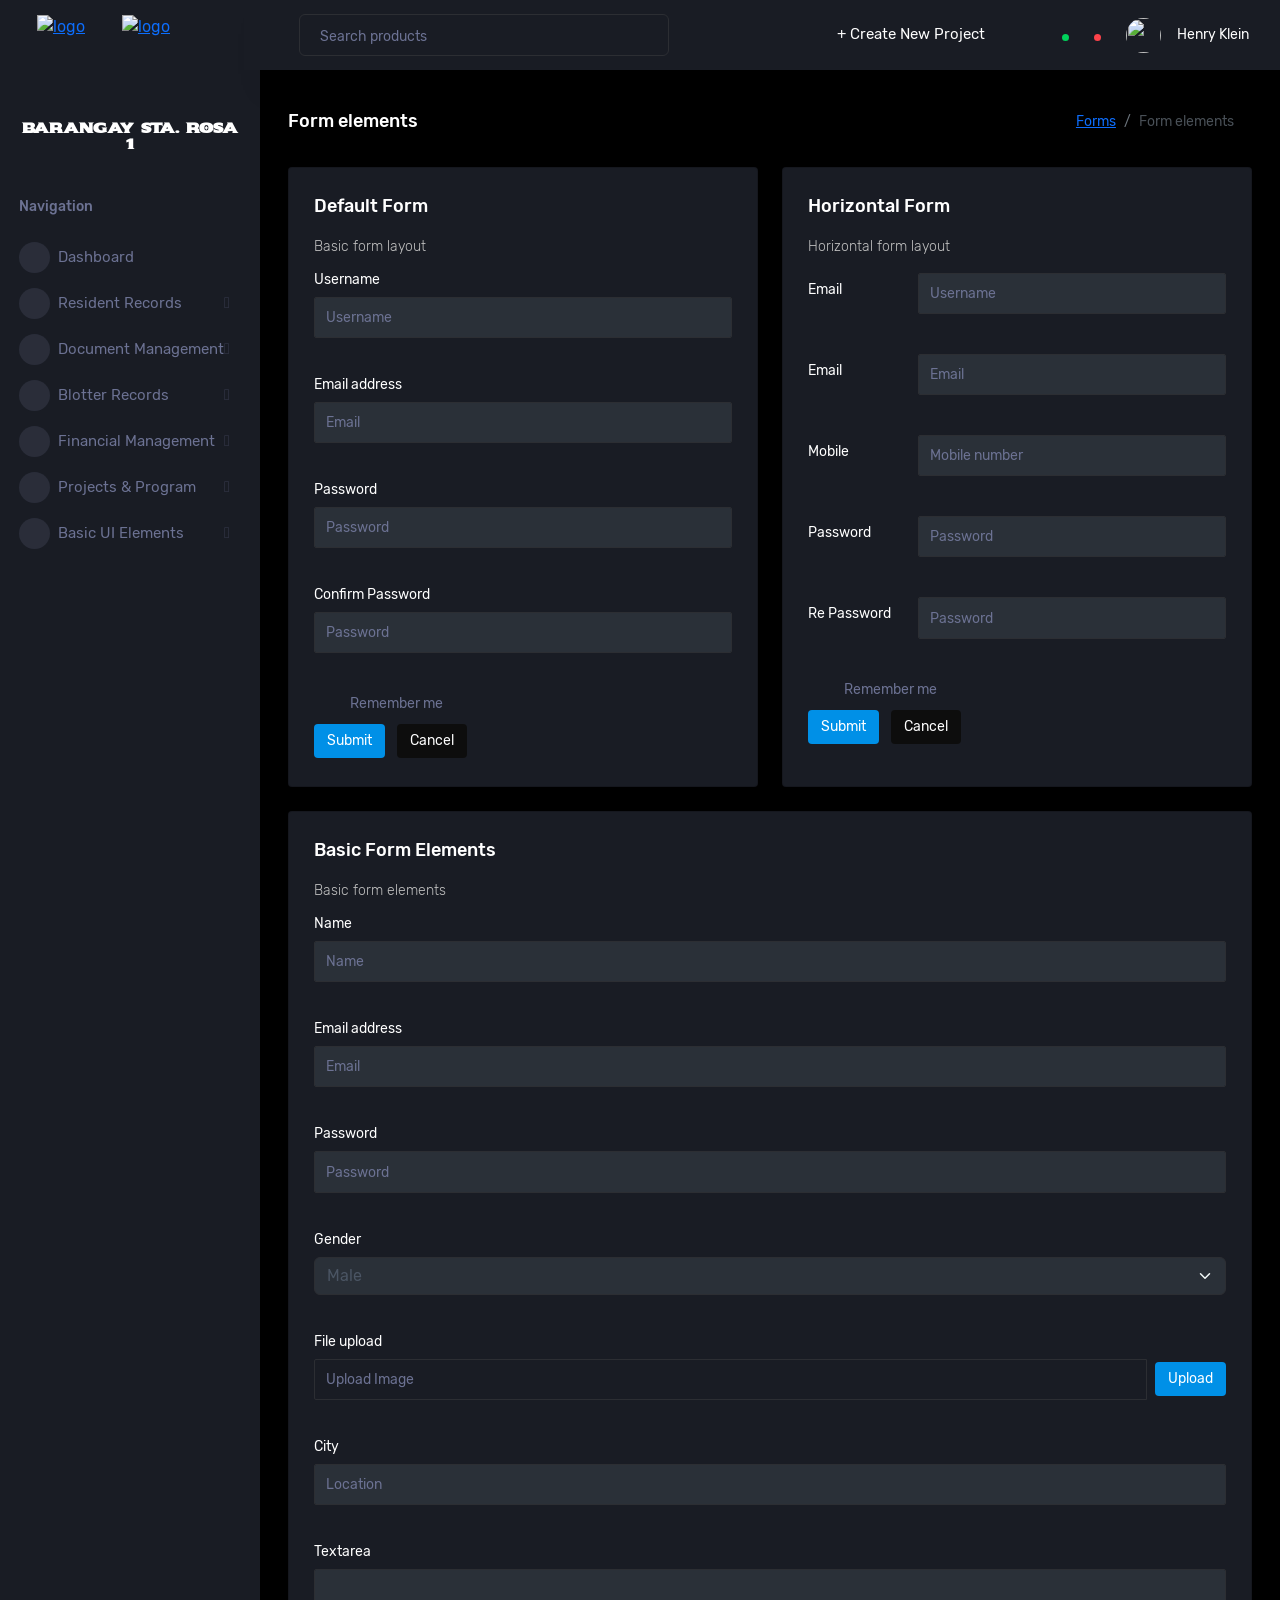
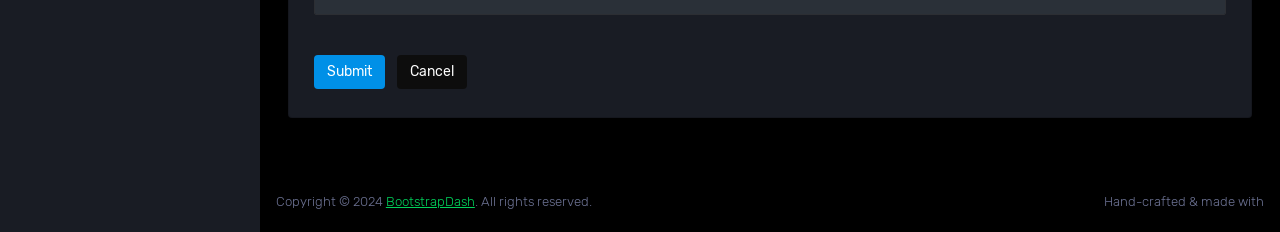
==== commit 3ffac695: "Need to fix" ====
--- a/src/pages/forms/basic_elements.html
+++ b/src/pages/forms/basic_elements.html
@@ -32,52 +32,8 @@
         </div>
         <ul class="nav">
           <li class="nav-item profile">
-            <div class="profile-desc">
-              <div class="profile-pic">
-                <div class="count-indicator">
-                  <img class="img-xs rounded-circle " src="../../assets/images/faces/face15.jpg" alt="">
-                  <span class="count bg-success"></span>
-                </div>
-                <div class="profile-name">
-                  <h5 class="mb-0 font-weight-normal">Henry Klein</h5>
-                  <span>Gold Member</span>
-                </div>
-              </div>
-              <a href="#" id="profile-dropdown" data-bs-toggle="dropdown"><i class="mdi mdi-dots-vertical"></i></a>
-              <div class="dropdown-menu dropdown-menu-right sidebar-dropdown preview-list" aria-labelledby="profile-dropdown">
-                <a href="#" class="dropdown-item preview-item">
-                  <div class="preview-thumbnail">
-                    <div class="preview-icon bg-dark rounded-circle">
-                      <i class="mdi mdi-cog text-primary"></i>
-                    </div>
-                  </div>
-                  <div class="preview-item-content">
-                    <p class="preview-subject ellipsis mb-1 text-small">Account settings</p>
-                  </div>
-                </a>
-                <div class="dropdown-divider"></div>
-                <a href="#" class="dropdown-item preview-item">
-                  <div class="preview-thumbnail">
-                    <div class="preview-icon bg-dark rounded-circle">
-                      <i class="mdi mdi-onepassword  text-info"></i>
-                    </div>
-                  </div>
-                  <div class="preview-item-content">
-                    <p class="preview-subject ellipsis mb-1 text-small">Change Password</p>
-                  </div>
-                </a>
-                <div class="dropdown-divider"></div>
-                <a href="#" class="dropdown-item preview-item">
-                  <div class="preview-thumbnail">
-                    <div class="preview-icon bg-dark rounded-circle">
-                      <i class="mdi mdi-calendar-today text-success"></i>
-                    </div>
-                  </div>
-                  <div class="preview-item-content">
-                    <p class="preview-subject ellipsis mb-1 text-small">To-do list</p>
-                  </div>
-                </a>
-              </div>
+            <div class="profile-desc profile-text">
+              <p>Barangay Sta. Rosa 1</p>
             </div>
           </li>
           <li class="nav-item nav-category">
@@ -92,11 +48,47 @@
             </a>
           </li>
           <li class="nav-item menu-items">
-            <a class="nav-link" href="../../pages/forms/basic_elements.html">
+            <a class="nav-link" href="pages/forms/basic_elements.html">
               <span class="menu-icon">
                 <i class="mdi mdi-playlist-play"></i>
               </span>
               <span class="menu-title">Resident Records</span>
+              <i class="menu-arrow"></i>
+            </a>
+          </li>
+          <li class="nav-item menu-items">
+            <a class="nav-link" href="#">
+              <span class="menu-icon">
+                <i class="mdi mdi-playlist-play"></i>
+              </span>
+              <span class="menu-title">Document Management</span>
+              <i class="menu-arrow"></i>
+            </a>
+          </li>
+          <li class="nav-item menu-items">
+            <a class="nav-link" href="#">
+              <span class="menu-icon">
+                <i class="mdi mdi-playlist-play"></i>
+              </span>
+              <span class="menu-title">Blotter Records</span>
+              <i class="menu-arrow"></i>
+            </a>
+          </li>
+          <li class="nav-item menu-items">
+            <a class="nav-link" href="#">
+              <span class="menu-icon">
+                <i class="mdi mdi-playlist-play"></i>
+              </span>
+              <span class="menu-title">Financial Management</span>
+              <i class="menu-arrow"></i>
+            </a>
+          </li>
+          <li class="nav-item menu-items">
+            <a class="nav-link" href="#">
+              <span class="menu-icon">
+                <i class="mdi mdi-playlist-play"></i>
+              </span>
+              <span class="menu-title">Projects & Program</span>
               <i class="menu-arrow"></i>
             </a>
           </li>
@@ -110,64 +102,11 @@
             </a>
             <div class="collapse" id="ui-basic">
               <ul class="nav flex-column sub-menu">
-                <li class="nav-item"> <a class="nav-link" href="../../pages/ui-features/buttons.html">Buttons</a></li>
-                <li class="nav-item"> <a class="nav-link" href="../../pages/ui-features/dropdowns.html">Dropdowns</a></li>
-                <li class="nav-item"> <a class="nav-link" href="../../pages/ui-features/typography.html">Typography</a></li>
+                <li class="nav-item"> <a class="nav-link" href="pages/ui-features/buttons.html">Buttons</a></li>
+                <li class="nav-item"> <a class="nav-link" href="pages/ui-features/dropdowns.html">Dropdowns</a></li>
+                <li class="nav-item"> <a class="nav-link" href="pages/ui-features/typography.html">Typography</a></li>
               </ul>
             </div>
-          </li>
-          <li class="nav-item menu-items">
-            <a class="nav-link" href="../../pages/tables/basic-table.html">
-              <span class="menu-icon">
-                <i class="mdi mdi-table-large"></i>
-              </span>
-              <span class="menu-title">Tables</span>
-              <i class="menu-arrow"></i>
-            </a>
-          </li>
-          <li class="nav-item menu-items">
-            <a class="nav-link" href="../../pages/charts/chartjs.html">
-              <span class="menu-icon">
-                <i class="mdi mdi-chart-bar"></i>
-              </span>
-              <span class="menu-title">Charts</span>
-              <i class="menu-arrow"></i>
-            </a>
-          </li>
-          <li class="nav-item menu-items">
-            <a class="nav-link" href="../../pages/icons/font-awesome.html">
-              <span class="menu-icon">
-                <i class="mdi mdi-contacts"></i>
-              </span>
-              <span class="menu-title">Icons</span>
-              <i class="menu-arrow"></i>
-            </a>
-          </li>
-          <li class="nav-item menu-items">
-            <a class="nav-link" data-bs-toggle="collapse" href="#auth" aria-expanded="false" aria-controls="auth">
-              <span class="menu-icon">
-                <i class="mdi mdi-security"></i>
-              </span>
-              <span class="menu-title">User Pages</span>
-              <i class="menu-arrow"></i>
-            </a>
-            <div class="collapse" id="auth">
-              <ul class="nav flex-column sub-menu">
-                <li class="nav-item"> <a class="nav-link" href="../../pages/samples/login.html"> Login </a></li>
-                <li class="nav-item"> <a class="nav-link" href="../../pages/samples/register.html"> Register </a></li>
-                <li class="nav-item"> <a class="nav-link" href="../../pages/samples/error-404.html"> 404 </a></li>
-                <li class="nav-item"> <a class="nav-link" href="../../pages/samples/error-500.html"> 505 </a></li>
-                <li class="nav-item"> <a class="nav-link" href="../../pages/samples/blank-page.html"> Blank Page </a></li>
-              </ul>
-            </div>
-          </li>
-          <li class="nav-item menu-items">
-            <a class="nav-link" href="../../docs/documentation.html">
-              <span class="menu-icon">
-                <i class="mdi mdi-file-document"></i>
-              </span>
-              <span class="menu-title">Documentation</span>
-            </a>
           </li>
         </ul>
       </nav>
--- a/src/assets/css/style.css
+++ b/src/assets/css/style.css
@@ -1,5 +1,5 @@
+@charset "UTF-8";
 @import url('https://fonts.googleapis.com/css2?family=Poppins:ital,wght@0,100;0,200;0,300;0,400;0,500;0,600;0,700;0,800;0,900;1,100;1,200;1,300;1,400;1,500;1,600;1,700;1,800;1,900&family=Sekuya&display=swap');
-@charset "UTF-8";
 /*-------------------------------------------------------------------
   ===== Table of Contents =====
 
@@ -24138,6 +24138,7 @@
   /* FIX */
   height: 100px;
   padding: 10px 0;
+  margin-top: 10px;
 
   display: flex;
   align-items: center;
@@ -24164,7 +24165,6 @@
 }
 
 .sidebar .sidebar-brand-wrapper {
-  background: #191c24;
   width: 244px;
   height: 95px;
 
@@ -24392,6 +24392,7 @@
   padding-right: 10px;
 }
 .sidebar .nav .nav-item.profile .profile-desc {
+  margin-top: 30px;
   display: flex;
   flex-direction: row;
   align-items: center;
@@ -24624,10 +24625,10 @@
 
 @media (min-width: 992px) {
   .sidebar-mini .navbar {
-    left: 185px;
+    left: 70px !important;
   }
   .sidebar-mini .navbar .navbar-brand-wrapper {
-    width: 185px;
+    width: 70px !important;
   }
   .sidebar-mini .navbar .navbar-menu-wrapper {
     width: 100%;
@@ -24690,26 +24691,86 @@
   .sidebar-mini .sidebar .nav .nav-item.nav-category {
     display: none;
   }
-  .sidebar-mini .sidebar .nav .nav-item.profile .profile-desc {
-    justify-content: center;
-    position: relative;
-  }
-  .sidebar-mini .sidebar .nav .nav-item.profile .profile-desc .profile-pic {
-    flex-direction: column;
-  }
-  .sidebar-mini .sidebar .nav .nav-item.profile .profile-desc .profile-name {
-    margin-left: 0;
-  }
-  .sidebar-mini .sidebar .nav .nav-item.profile .profile-desc .profile-dropdown {
-    position: absolute;
-    right: 10px;
-  }
   .profile-desc p {
     font-family: "Sekuya", system-ui;
     font-weight: 400;
     font-style: normal;
     font-size: 13px;
   }
+  /* NORMAL SIDEBAR */
+  .sidebar .sidebar-brand-wrapper {
+      width: 244px;
+      transition: all 0.3s ease;
+      overflow: hidden;
+  }
+
+  /* MAIN LOGO */
+  .main-logo {
+      width: 90px;
+      height: auto;
+      object-fit: contain;
+      display: block;
+      margin: auto;
+  }
+
+  /* HIDE MINI LOGO BY DEFAULT */
+  .brand-logo-mini {
+      display: none !important;
+  }
+
+  /* TEXT STYLE */
+  .profile-text p {
+      text-align: center;
+      font-size: 14px;
+      font-weight: 700;
+      color: white;
+      line-height: 1.2;
+      margin-top: 10px;
+  }
+
+  /* =========================
+    MINI SIDEBAR
+  ========================= */
+
+  .sidebar-mini .sidebar {
+      width: 70px !important;
+  }
+
+  /* SHRINK BRAND WRAPPER */
+  .sidebar-mini .sidebar .sidebar-brand-wrapper {
+    width: 70px !important;
+    min-width: 70px !important;
+    max-width: 70px !important;
+  }
+
+  /* HIDE BIG LOGO */
+  .sidebar-mini .sidebar .brand-logo {
+      display: none !important;
+  }
+
+  /* SHOW MINI LOGO */
+  .sidebar-mini .sidebar .brand-logo-mini {
+      display: flex !important;
+      justify-content: center;
+      align-items: center;
+  }
+
+  /* MINI LOGO IMAGE */
+  .sidebar-mini .sidebar .brand-logo-mini img {
+      width: 40px !important;
+      height: 40px !important;
+      object-fit: contain;
+  }
+
+  /* HIDE BARANGAY TEXT */
+  .sidebar-mini .sidebar .profile-text {
+      display: none !important;
+  }
+
+/* FIX CONTENT POSITION */
+.main-panel {
+    transition: all 0.3s ease;
+}
   .sidebar-mini:not(.sidebar-icon-only) .sidebar .nav:not(.sub-menu) > .nav-item {
     border-bottom: 1px solid rgba(108, 114, 147, 0.2);
   }
@@ -24743,7 +24804,7 @@
     padding: 0.3rem 0;
   }
   .sidebar-mini .page-body-wrapper {
-    width: calc(100% - 185px);
+    width: calc(100% - 70px);
   }
 }
 
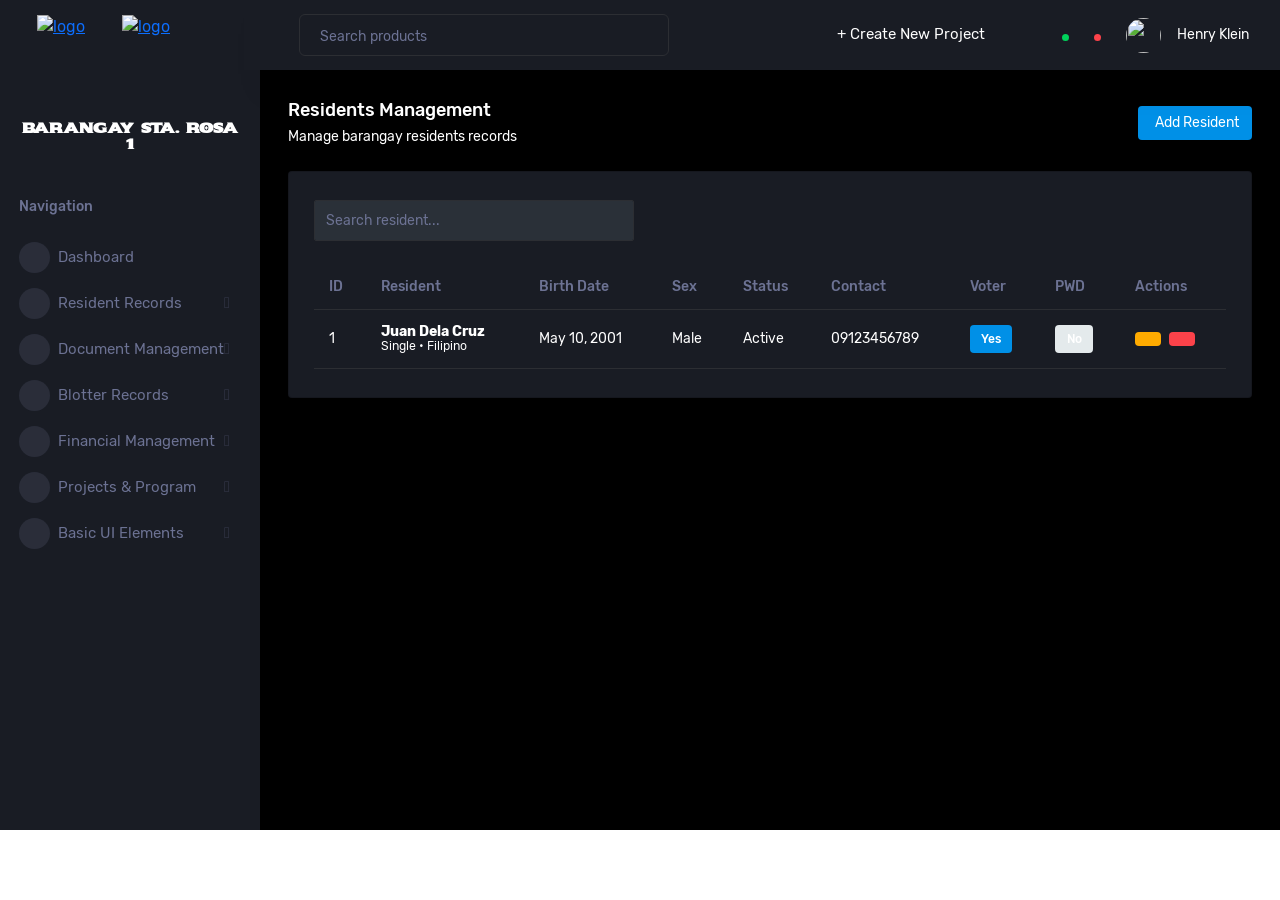
==== commit 662e7d8c: "Crud Resident management" ====
--- a/src/pages/forms/basic_elements.html
+++ b/src/pages/forms/basic_elements.html
@@ -307,155 +307,421 @@
         </nav>
         <!-- partial -->
         <div class="main-panel">
+
           <div class="content-wrapper">
-            <div class="page-header">
-              <h3 class="page-title"> Form elements </h3>
-              <nav aria-label="breadcrumb">
-                <ol class="breadcrumb">
-                  <li class="breadcrumb-item"><a href="#">Forms</a></li>
-                  <li class="breadcrumb-item active" aria-current="page">Form elements</li>
-                </ol>
-              </nav>
+
+            <!-- PAGE HEADER -->
+            <div class="d-flex justify-content-between align-items-center flex-wrap gap-3 mb-4">
+
+              <div>
+                <h3 class="page-title mb-1">
+                  Residents Management
+                </h3>
+
+                <p class="text-muted-custom mb-0">
+                  Manage barangay residents records
+                </p>
+              </div>
+
+              <button class="btn btn-primary"
+                      data-bs-toggle="modal"
+                      data-bs-target="#addResidentModal">
+
+                <i class="bi bi-plus-circle me-1"></i>
+                Add Resident
+
+              </button>
+
             </div>
-            <div class="row">
-              <div class="col-md-6 grid-margin stretch-card">
-                <div class="card">
-                  <div class="card-body">
-                    <h4 class="card-title">Default form</h4>
-                    <p class="card-description"> Basic form layout </p>
-                    <form class="forms-sample">
-                      <div class="form-group">
-                        <label for="exampleInputUsername1">Username</label>
-                        <input type="text" class="form-control" id="exampleInputUsername1" placeholder="Username">
-                      </div>
-                      <div class="form-group">
-                        <label for="exampleInputEmail1">Email address</label>
-                        <input type="email" class="form-control" id="exampleInputEmail1" placeholder="Email">
-                      </div>
-                      <div class="form-group">
-                        <label for="exampleInputPassword1">Password</label>
-                        <input type="password" class="form-control" id="exampleInputPassword1" placeholder="Password">
-                      </div>
-                      <div class="form-group">
-                        <label for="exampleInputConfirmPassword1">Confirm Password</label>
-                        <input type="password" class="form-control" id="exampleInputConfirmPassword1" placeholder="Password">
-                      </div>
-                      <div class="form-check form-check-flat form-check-primary">
-                        <label class="form-check-label">
-                          <input type="checkbox" class="form-check-input"> Remember me </label>
-                      </div>
-                      <button type="submit" class="btn btn-primary me-2">Submit</button>
-                      <button class="btn btn-dark">Cancel</button>
-                    </form>
+
+            <!-- CARD -->
+            <div class="card">
+
+              <div class="card-body">
+
+                <!-- TOP BAR -->
+                <div class="d-flex justify-content-between align-items-center flex-wrap gap-3 mb-4">
+
+                  <!-- SEARCH -->
+                  <div class="search-box"
+                      style="max-width:320px; width:100%;">
+
+                    <i class="bi bi-search"></i>
+
+                    <input type="text"
+                          class="form-control"
+                          placeholder="Search resident...">
+
                   </div>
+
                 </div>
+
+                <!-- TABLE -->
+                <div class="table-responsive">
+
+                  <table class="table table-hover align-middle">
+
+                    <thead>
+                      <tr>
+                        <th>ID</th>
+                        <th>Resident</th>
+                        <th>Birth Date</th>
+                        <th>Sex</th>
+                        <th>Status</th>
+                        <th>Contact</th>
+                        <th>Voter</th>
+                        <th>PWD</th>
+                        <th>Actions</th>
+                      </tr>
+                    </thead>
+
+                    <tbody>
+
+                      <!-- SAMPLE ROW -->
+                      <tr>
+
+                        <td>1</td>
+
+                        <td>
+
+                          <div class="fw-semibold">
+                            Juan Dela Cruz
+                          </div>
+
+                          <small class="text-muted-custom">
+                            Single • Filipino
+                          </small>
+
+                        </td>
+
+                        <td>May 10, 2001</td>
+
+                        <td>Male</td>
+
+                        <td>
+
+                          <span class="badge-active">
+                            Active
+                          </span>
+
+                        </td>
+
+                        <td>09123456789</td>
+
+                        <td>
+                          <span class="badge bg-primary">
+                            Yes
+                          </span>
+                        </td>
+
+                        <td>
+                          <span class="badge bg-secondary">
+                            No
+                          </span>
+                        </td>
+
+                        <td>
+
+                          <div class="d-flex gap-2">
+
+                            <!-- EDIT -->
+                            <button class="btn btn-warning btn-sm"
+                                    data-bs-toggle="modal"
+                                    data-bs-target="#editResidentModal">
+
+                              <i class="bi bi-pencil-square"></i>
+
+                            </button>
+
+                            <!-- DELETE -->
+                            <button class="btn btn-danger btn-sm">
+
+                              <i class="bi bi-trash"></i>
+
+                            </button>
+
+                          </div>
+
+                        </td>
+
+                      </tr>
+
+                    </tbody>
+
+                  </table>
+
+                </div>
+
               </div>
-              <div class="col-md-6 grid-margin stretch-card">
-                <div class="card">
-                  <div class="card-body">
-                    <h4 class="card-title">Horizontal Form</h4>
-                    <p class="card-description"> Horizontal form layout </p>
-                    <form class="forms-sample">
-                      <div class="form-group row">
-                        <label for="exampleInputUsername2" class="col-sm-3 col-form-label">Email</label>
-                        <div class="col-sm-9">
-                          <input type="text" class="form-control" id="exampleInputUsername2" placeholder="Username">
+
+            </div>
+
+          </div>
+
+          <!-- partial -->
+
+        </div>
+
+        <!-- ADD RESIDENT MODAL -->
+        <div class="modal fade"
+            id="addResidentModal"
+            tabindex="-1">
+
+          <div class="modal-dialog modal-xl">
+
+            <div class="modal-content">
+
+              <div class="modal-header">
+
+                <h5 class="modal-title">
+                  Add Resident
+                </h5>
+
+                <button type="button"
+                        class="btn-close btn-close-white"
+                        data-bs-dismiss="modal"></button>
+
+              </div>
+
+              <form>
+
+                <div class="modal-body">
+
+                  <div class="row g-3">
+
+                    <!-- LAST NAME -->
+                    <div class="col-md-4">
+
+                      <label class="form-label">
+                        Last Name
+                      </label>
+
+                      <input type="text"
+                            class="form-control"
+                            placeholder="Enter last name">
+
+                    </div>
+
+                    <!-- FIRST NAME -->
+                    <div class="col-md-4">
+
+                      <label class="form-label">
+                        First Name
+                      </label>
+
+                      <input type="text"
+                            class="form-control"
+                            placeholder="Enter first name">
+
+                    </div>
+
+                    <!-- MIDDLE NAME -->
+                    <div class="col-md-4">
+
+                      <label class="form-label">
+                        Middle Name
+                      </label>
+
+                      <input type="text"
+                            class="form-control"
+                            placeholder="Enter middle name">
+
+                    </div>
+
+                    <!-- BIRTH DATE -->
+                    <div class="col-md-4">
+
+                      <label class="form-label">
+                        Birth Date
+                      </label>
+
+                      <input type="date"
+                            class="form-control">
+
+                    </div>
+
+                    <!-- BIRTH PLACE -->
+                    <div class="col-md-4">
+
+                      <label class="form-label">
+                        Birth Place
+                      </label>
+
+                      <input type="text"
+                            class="form-control"
+                            placeholder="Enter birthplace">
+
+                    </div>
+
+                    <!-- NATIONALITY -->
+                    <div class="col-md-4">
+
+                      <label class="form-label">
+                        Nationality
+                      </label>
+
+                      <input type="text"
+                            class="form-control"
+                            placeholder="Enter nationality">
+
+                    </div>
+
+                    <!-- SEX -->
+                    <div class="col-md-4">
+
+                      <label class="form-label">
+                        Sex
+                      </label>
+
+                      <select class="form-select">
+                        <option>Male</option>
+                        <option>Female</option>
+                      </select>
+
+                    </div>
+
+                    <!-- CIVIL STATUS -->
+                    <div class="col-md-4">
+
+                      <label class="form-label">
+                        Civil Status
+                      </label>
+
+                      <select class="form-select">
+                        <option>Single</option>
+                        <option>Married</option>
+                        <option>Widowed</option>
+                        <option>Separated</option>
+                      </select>
+
+                    </div>
+
+                    <!-- CONTACT -->
+                    <div class="col-md-4">
+
+                      <label class="form-label">
+                        Contact Number
+                      </label>
+
+                      <input type="text"
+                            class="form-control"
+                            placeholder="09XXXXXXXXX">
+
+                    </div>
+
+                    <!-- STATUS -->
+                    <div class="col-md-4">
+
+                      <label class="form-label">
+                        Resident Status
+                      </label>
+
+                      <select class="form-select">
+                        <option>Active</option>
+                        <option>Deceased</option>
+                        <option>Transferred</option>
+                      </select>
+
+                    </div>
+
+                    <!-- CHECKBOXES -->
+                    <div class="col-md-12">
+
+                      <div class="row mt-2">
+
+                        <div class="col-md-3">
+
+                          <div class="form-check">
+
+                            <input class="form-check-input"
+                                  type="checkbox">
+
+                            <label class="form-check-label">
+                              Registered Voter
+                            </label>
+
+                          </div>
+
                         </div>
-                      </div>
-                      <div class="form-group row">
-                        <label for="exampleInputEmail2" class="col-sm-3 col-form-label">Email</label>
-                        <div class="col-sm-9">
-                          <input type="email" class="form-control" id="exampleInputEmail2" placeholder="Email">
+
+                        <div class="col-md-3">
+
+                          <div class="form-check">
+
+                            <input class="form-check-input"
+                                  type="checkbox">
+
+                            <label class="form-check-label">
+                              PWD
+                            </label>
+
+                          </div>
+
                         </div>
-                      </div>
-                      <div class="form-group row">
-                        <label for="exampleInputMobile" class="col-sm-3 col-form-label">Mobile</label>
-                        <div class="col-sm-9">
-                          <input type="text" class="form-control" id="exampleInputMobile" placeholder="Mobile number">
+
+                        <div class="col-md-3">
+
+                          <div class="form-check">
+
+                            <input class="form-check-input"
+                                  type="checkbox">
+
+                            <label class="form-check-label">
+                              Solo Parent
+                            </label>
+
+                          </div>
+
                         </div>
-                      </div>
-                      <div class="form-group row">
-                        <label for="exampleInputPassword2" class="col-sm-3 col-form-label">Password</label>
-                        <div class="col-sm-9">
-                          <input type="password" class="form-control" id="exampleInputPassword2" placeholder="Password">
+
+                        <div class="col-md-3">
+
+                          <div class="form-check">
+
+                            <input class="form-check-input"
+                                  type="checkbox">
+
+                            <label class="form-check-label">
+                              4Ps Beneficiary
+                            </label>
+
+                          </div>
+
                         </div>
-                      </div>
-                      <div class="form-group row">
-                        <label for="exampleInputConfirmPassword2" class="col-sm-3 col-form-label">Re Password</label>
-                        <div class="col-sm-9">
-                          <input type="password" class="form-control" id="exampleInputConfirmPassword2" placeholder="Password">
-                        </div>
-                      </div>
-                      <div class="form-check form-check-flat form-check-primary">
-                        <label class="form-check-label">
-                          <input type="checkbox" class="form-check-input"> Remember me </label>
-                      </div>
-                      <button type="submit" class="btn btn-primary me-2">Submit</button>
-                      <button class="btn btn-dark">Cancel</button>
-                    </form>
+
+                      </div>
+
+                    </div>
+
                   </div>
+
                 </div>
-              </div>
-              <div class="col-12 grid-margin stretch-card">
-                <div class="card">
-                  <div class="card-body">
-                    <h4 class="card-title">Basic form elements</h4>
-                    <p class="card-description"> Basic form elements </p>
-                    <form class="forms-sample">
-                      <div class="form-group">
-                        <label for="exampleInputName1">Name</label>
-                        <input type="text" class="form-control" id="exampleInputName1" placeholder="Name">
-                      </div>
-                      <div class="form-group">
-                        <label for="exampleInputEmail3">Email address</label>
-                        <input type="email" class="form-control" id="exampleInputEmail3" placeholder="Email">
-                      </div>
-                      <div class="form-group">
-                        <label for="exampleInputPassword4">Password</label>
-                        <input type="password" class="form-control" id="exampleInputPassword4" placeholder="Password">
-                      </div>
-                      <div class="form-group">
-                        <label for="exampleSelectGender">Gender</label>
-                        <select class="form-select" id="exampleSelectGender">
-                          <option>Male</option>
-                          <option>Female</option>
-                        </select>
-                      </div>
-                      <div class="form-group">
-                        <label>File upload</label>
-                        <input type="file" name="img[]" class="file-upload-default">
-                        <div class="input-group col-xs-12 d-flex align-items-center">
-                          <input type="text" class="form-control file-upload-info" disabled placeholder="Upload Image">
-                          <span class="input-group-append ms-2">
-                            <button class="file-upload-browse btn btn-primary" type="button">Upload</button>
-                          </span>
-                        </div>
-                      </div>
-                      <div class="form-group">
-                        <label for="exampleInputCity1">City</label>
-                        <input type="text" class="form-control" id="exampleInputCity1" placeholder="Location">
-                      </div>
-                      <div class="form-group">
-                        <label for="exampleTextarea1">Textarea</label>
-                        <textarea class="form-control" id="exampleTextarea1" rows="4"></textarea>
-                      </div>
-                      <button type="submit" class="btn btn-primary me-2">Submit</button>
-                      <button class="btn btn-dark">Cancel</button>
-                    </form>
-                  </div>
+
+                <div class="modal-footer">
+
+                  <button type="button"
+                          class="btn btn-secondary"
+                          data-bs-dismiss="modal">
+
+                    Cancel
+
+                  </button>
+
+                  <button type="submit"
+                          class="btn btn-primary">
+
+                    Save Resident
+
+                  </button>
+
                 </div>
-              </div>
+
+              </form>
+
             </div>
+
           </div>
-          <!-- content-wrapper ends -->
-          <!-- partial:../../partials/_footer.html -->
-          <footer class="footer">
-            <div class="d-sm-flex justify-content-center justify-content-sm-between">
-              <span class="text-muted text-center text-sm-left d-block d-sm-inline-block">Copyright © 2024 <a href="https://www.bootstrapdash.com/" target="_blank">BootstrapDash</a>. All rights reserved.</span>
-              <span class="text-muted float-none float-sm-end d-block mt-1 mt-sm-0 text-center"> <span class="text-muted float-none float-sm-end d-block mt-1 mt-sm-0 text-center">Hand-crafted & made with <i class="mdi mdi-heart text-danger"></i></span> <i class="mdi mdi-heart text-danger"></i></span>
-            </div>
-          </footer>
-          <!-- partial -->
+
         </div>
         <!-- main-panel ends -->
       </div>
